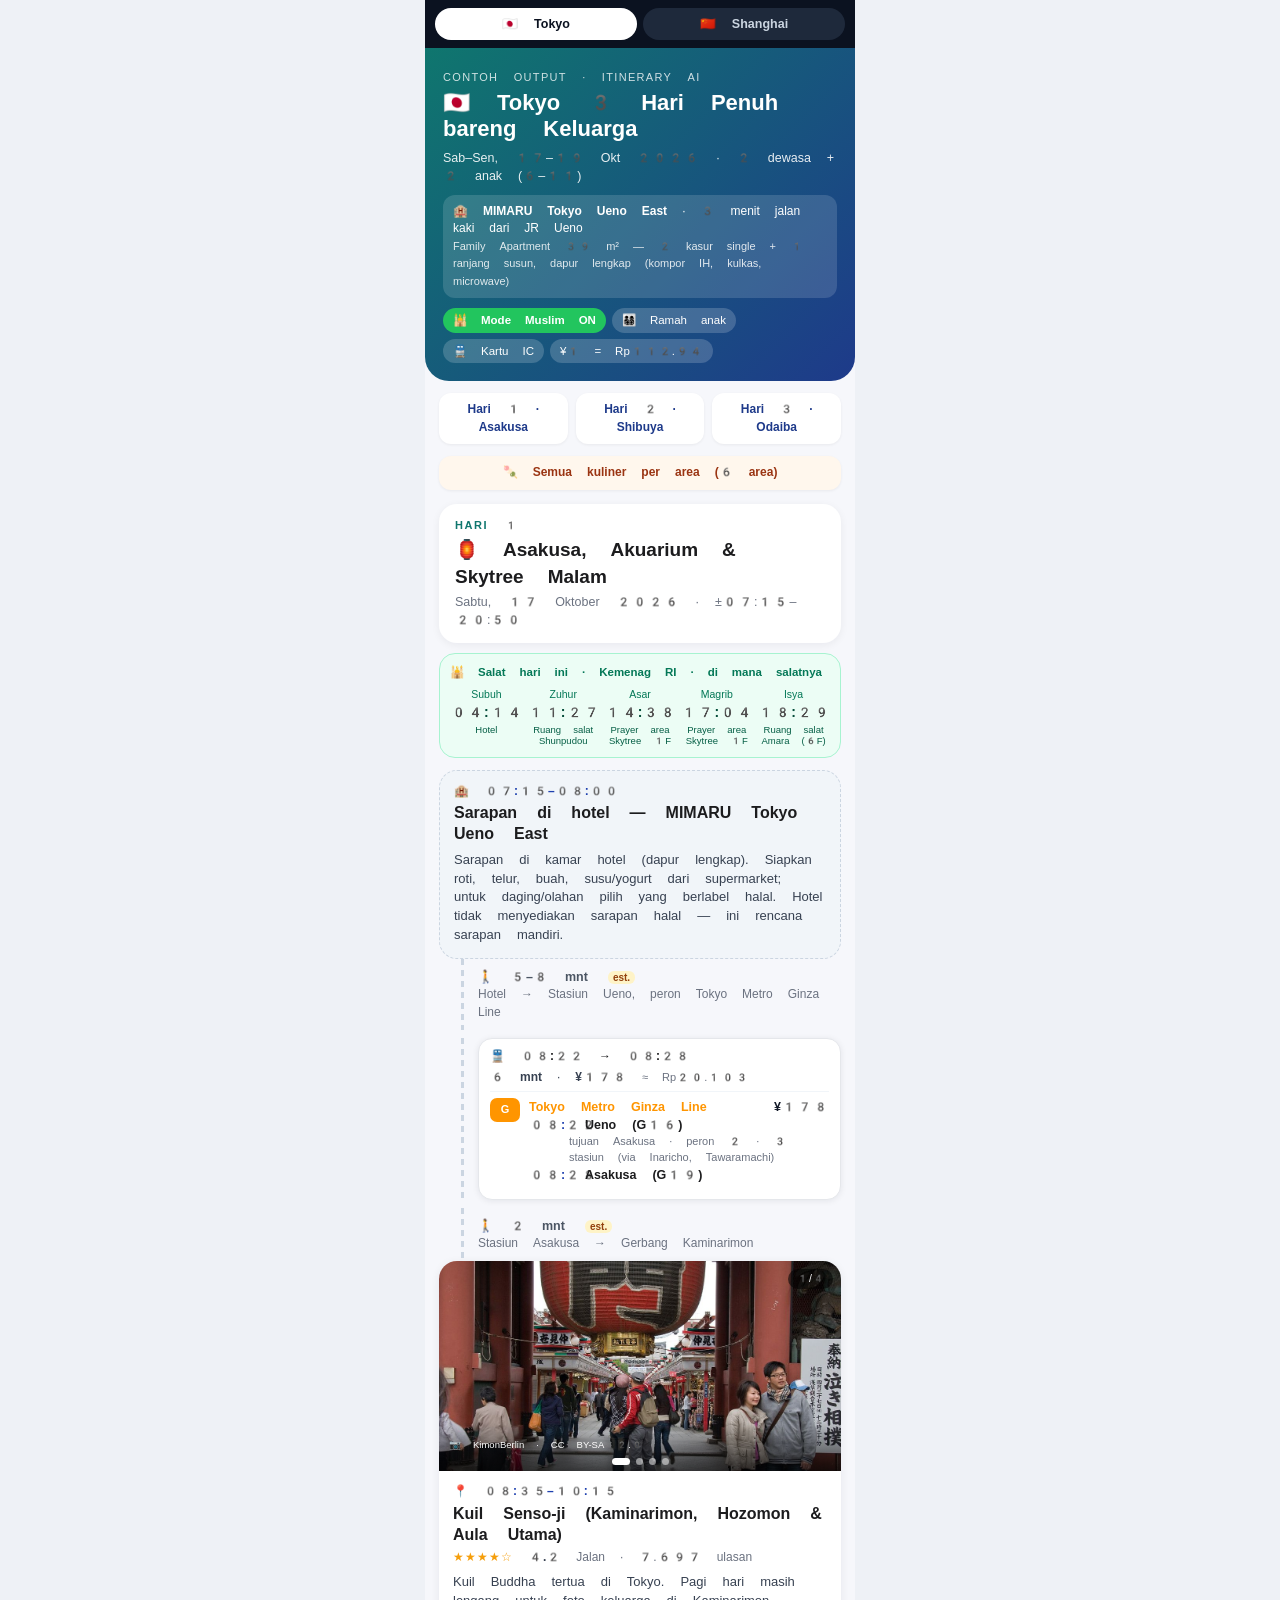
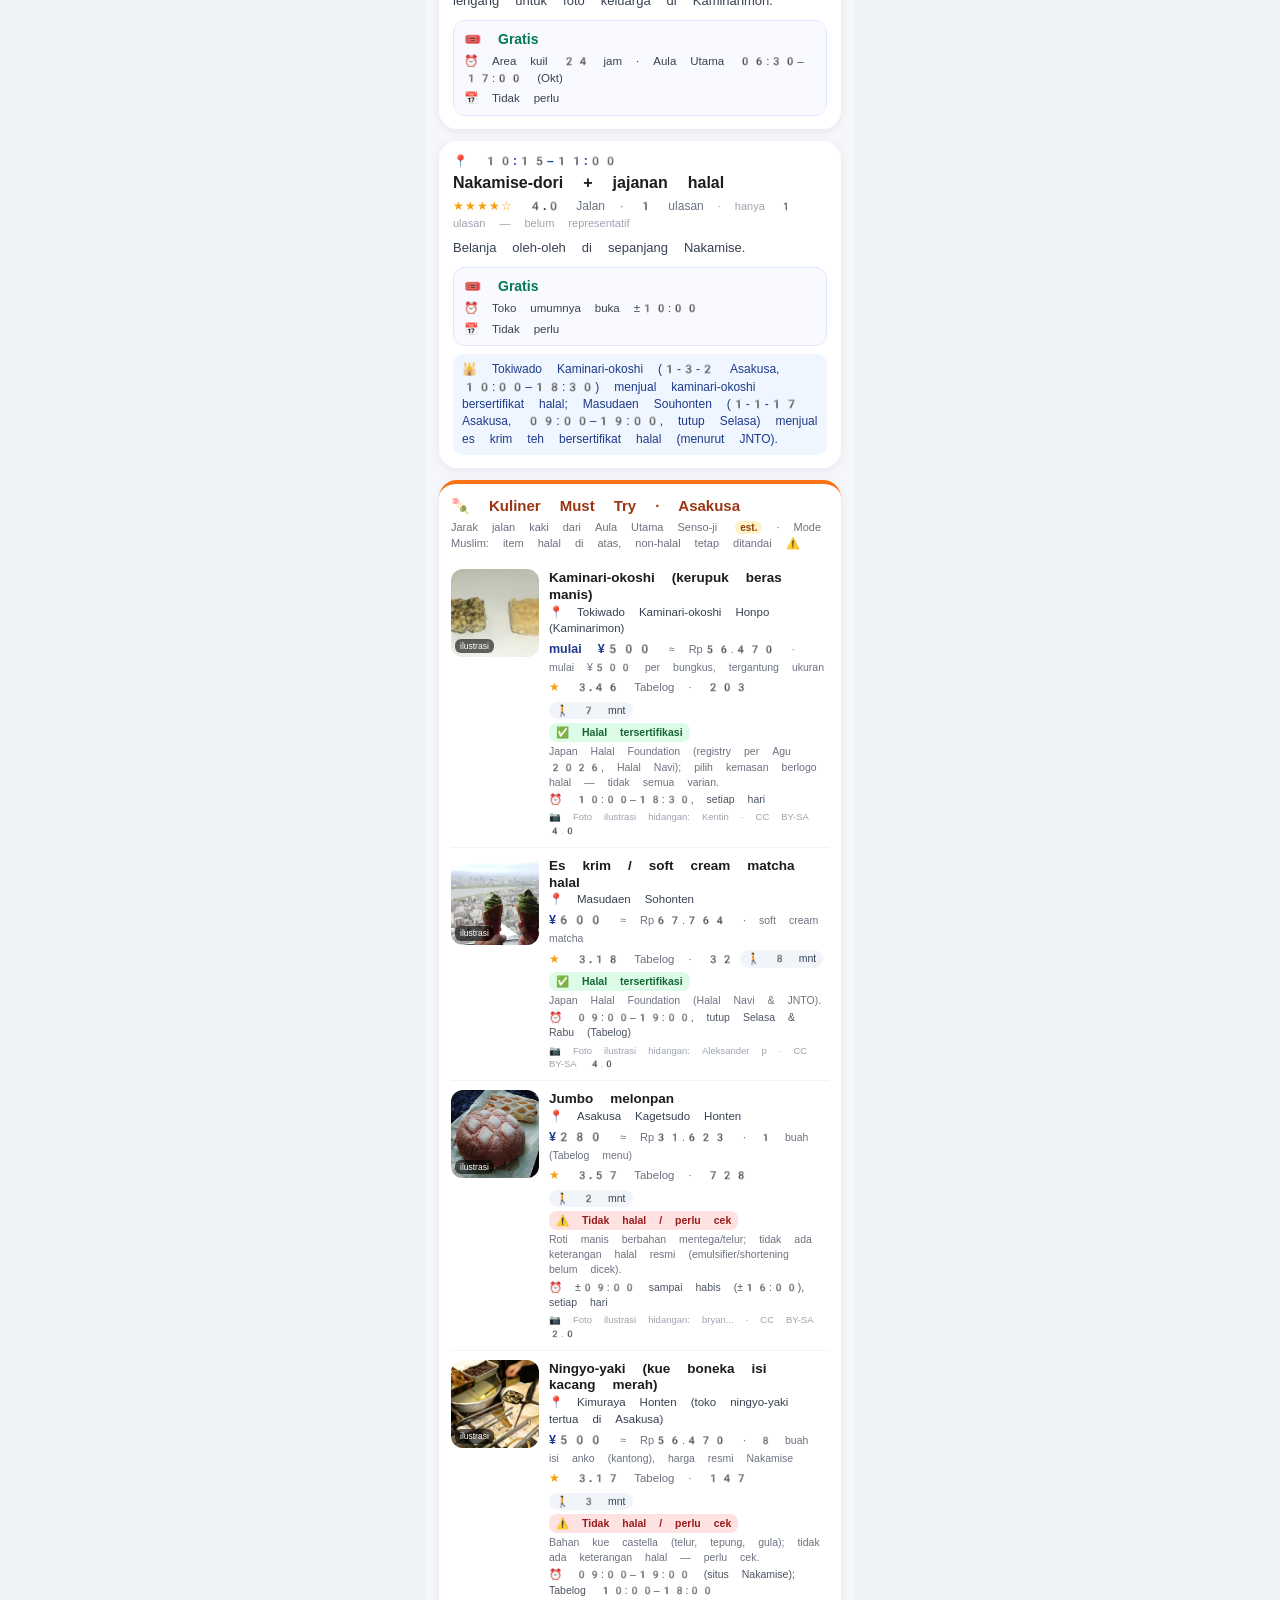
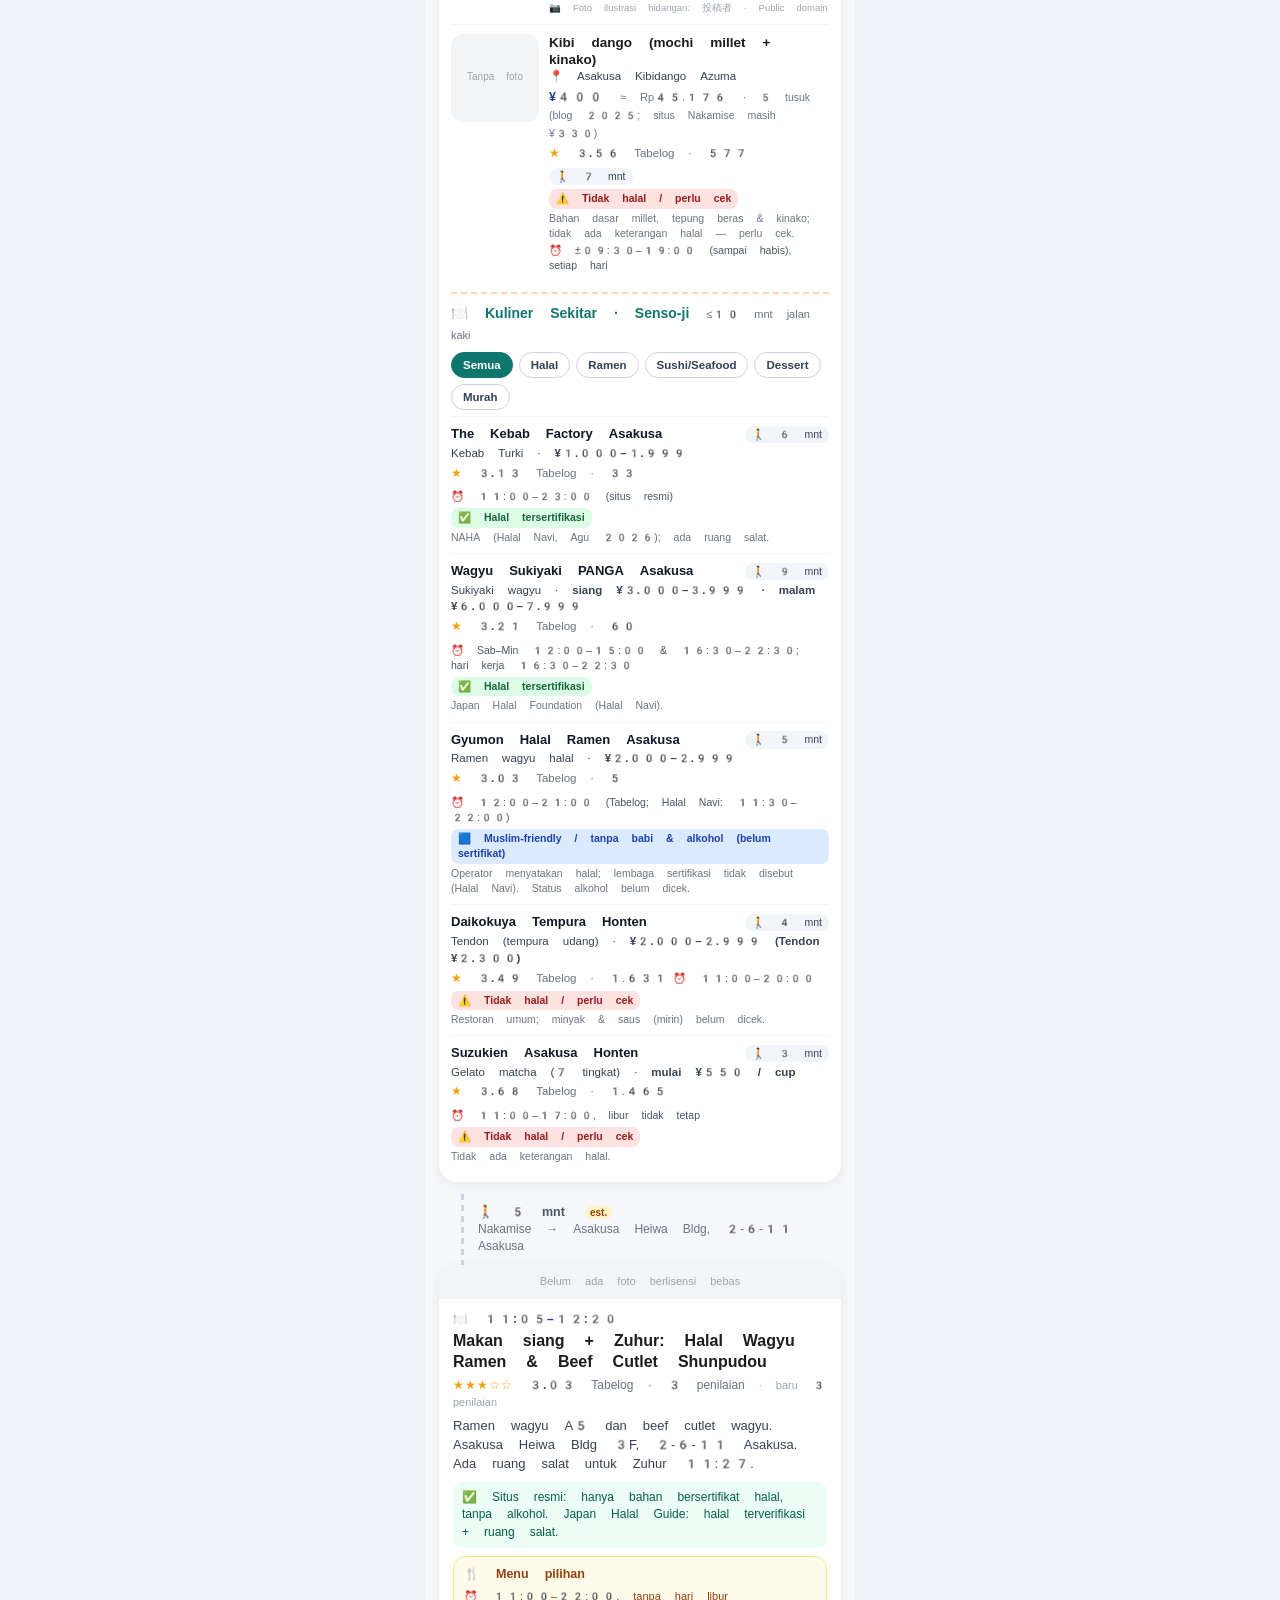
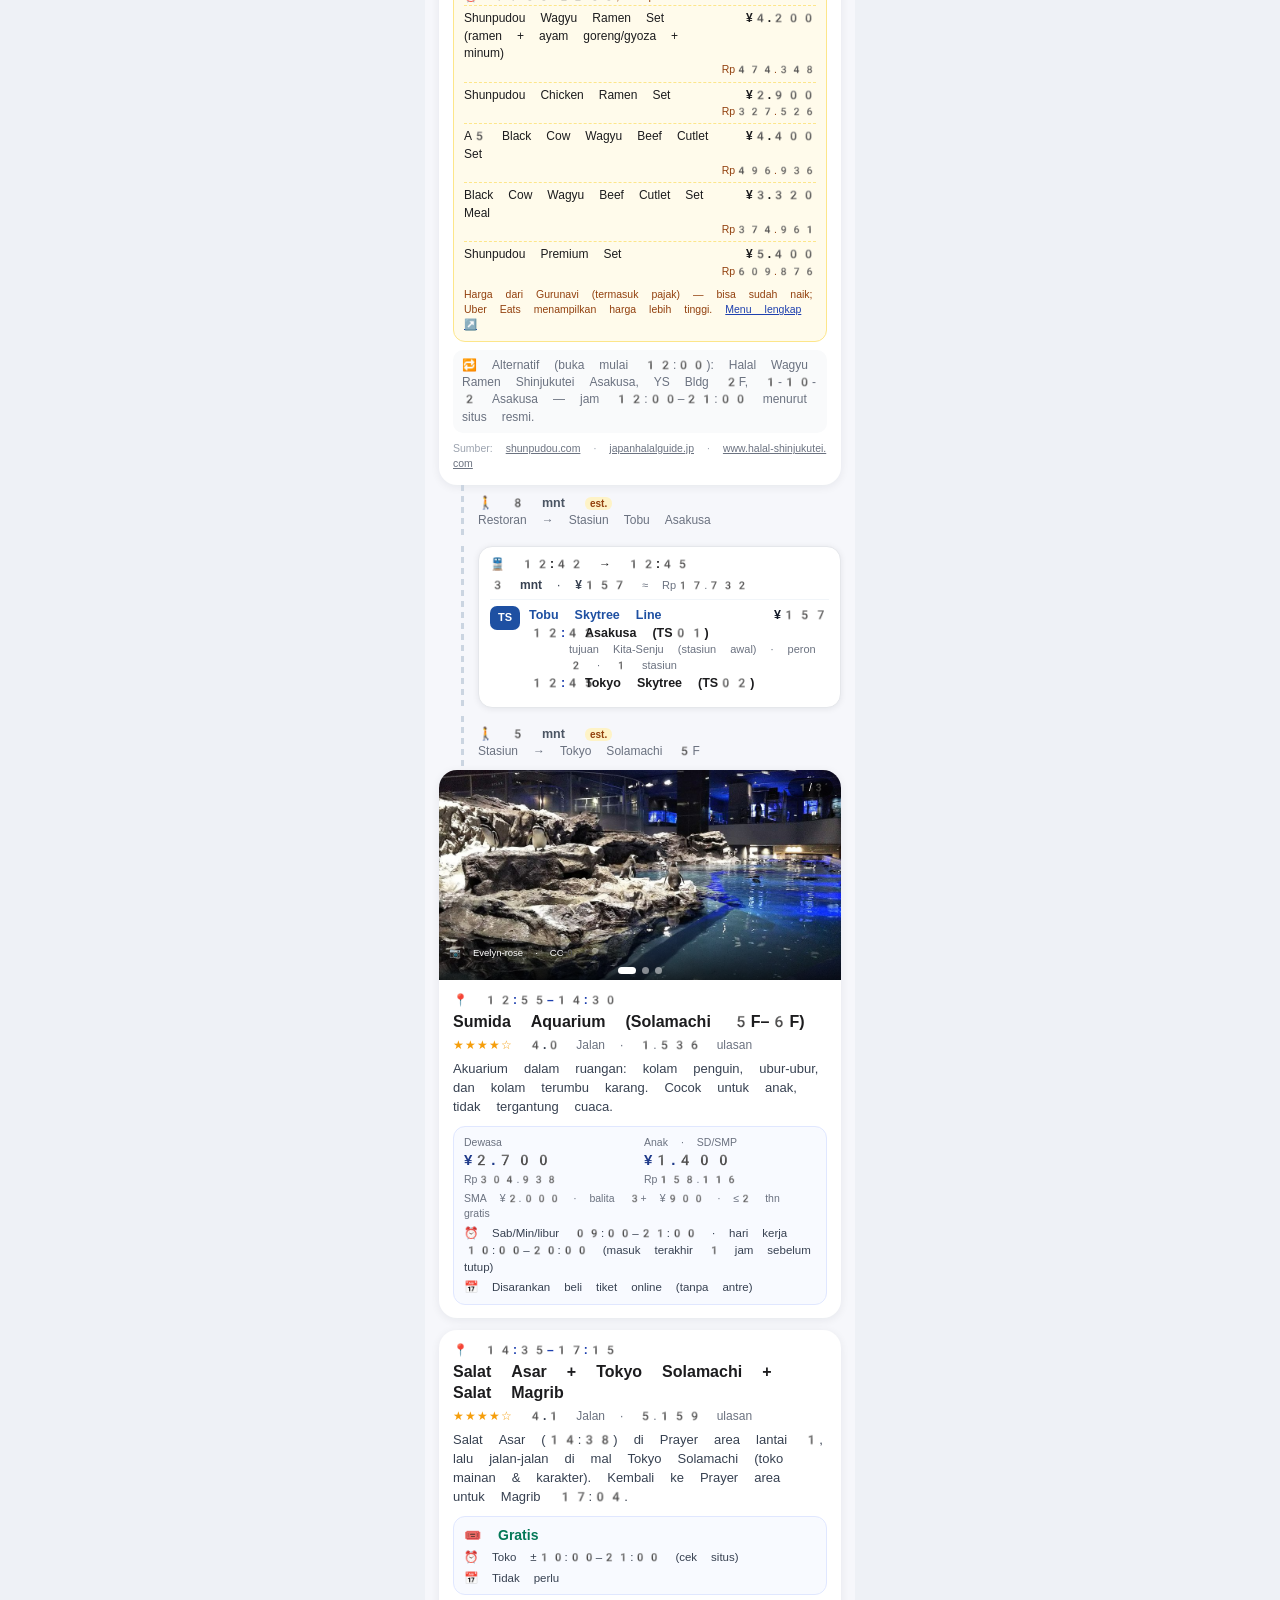
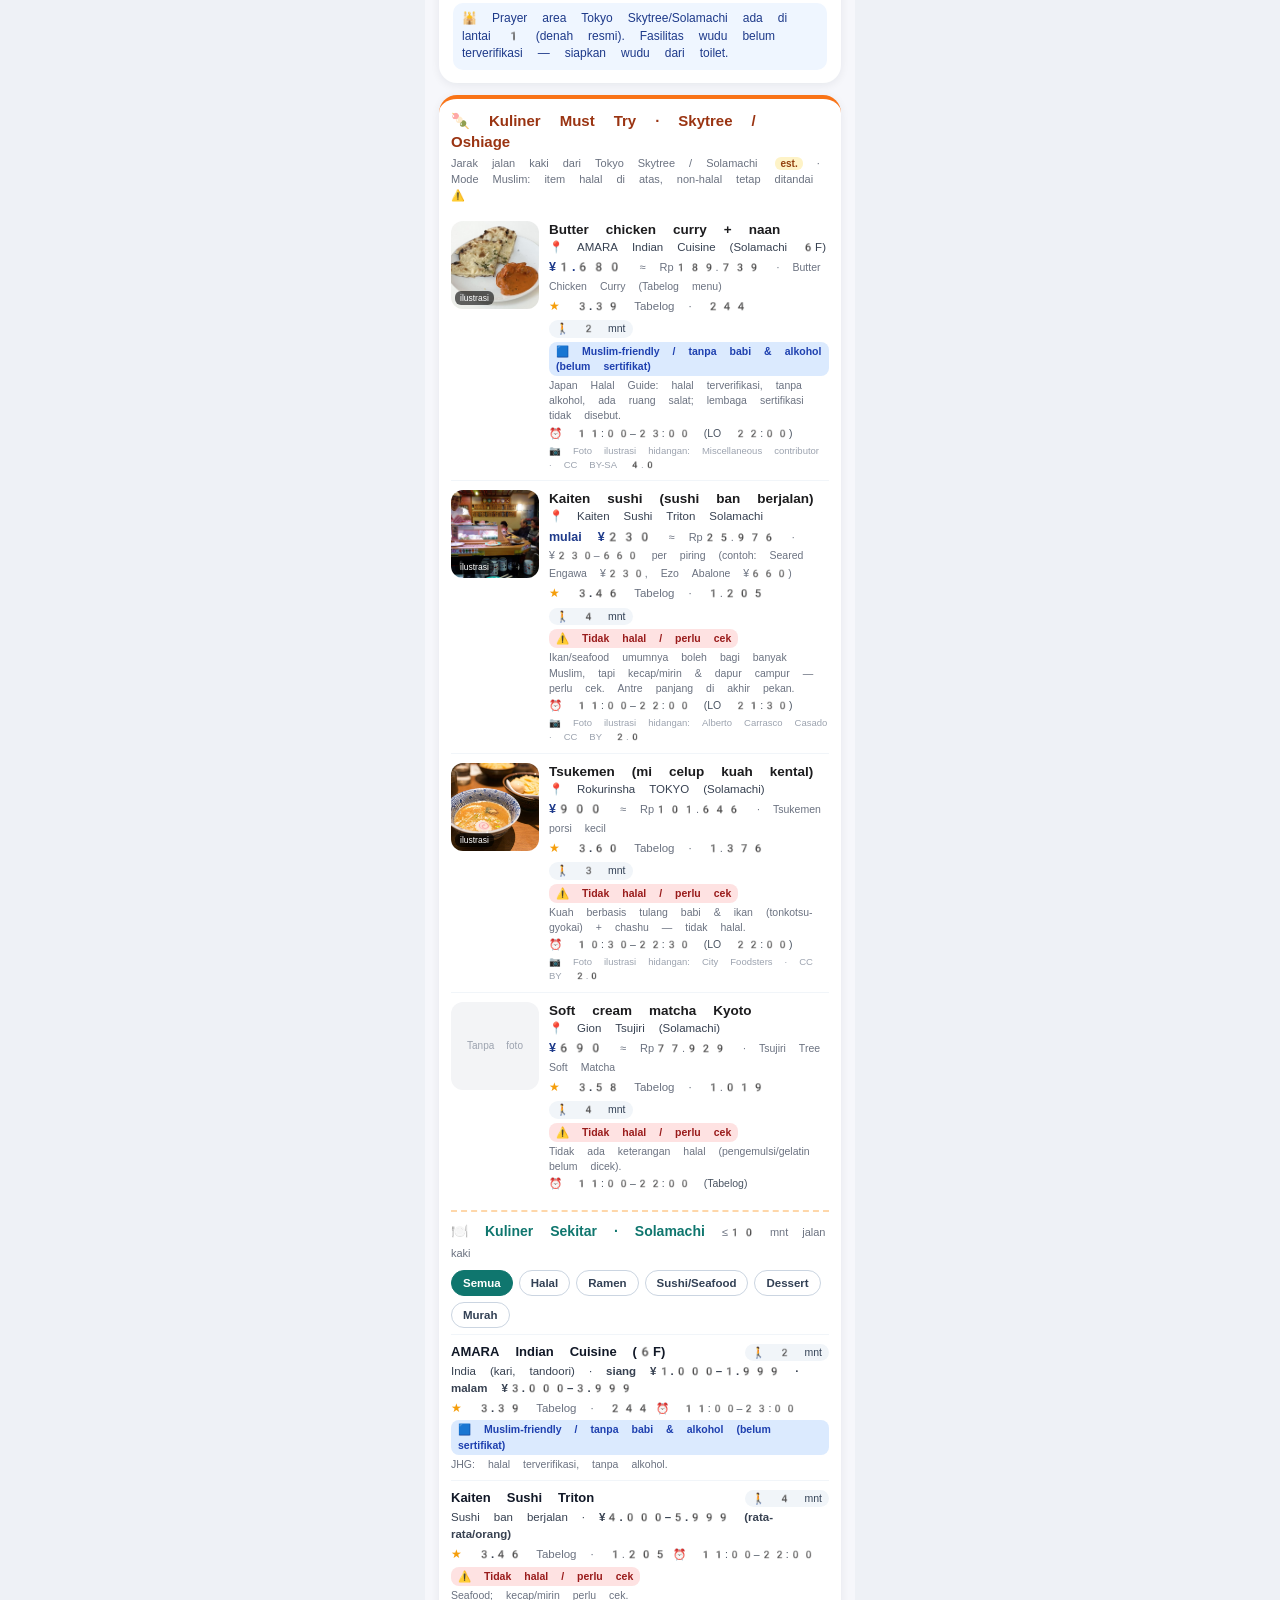
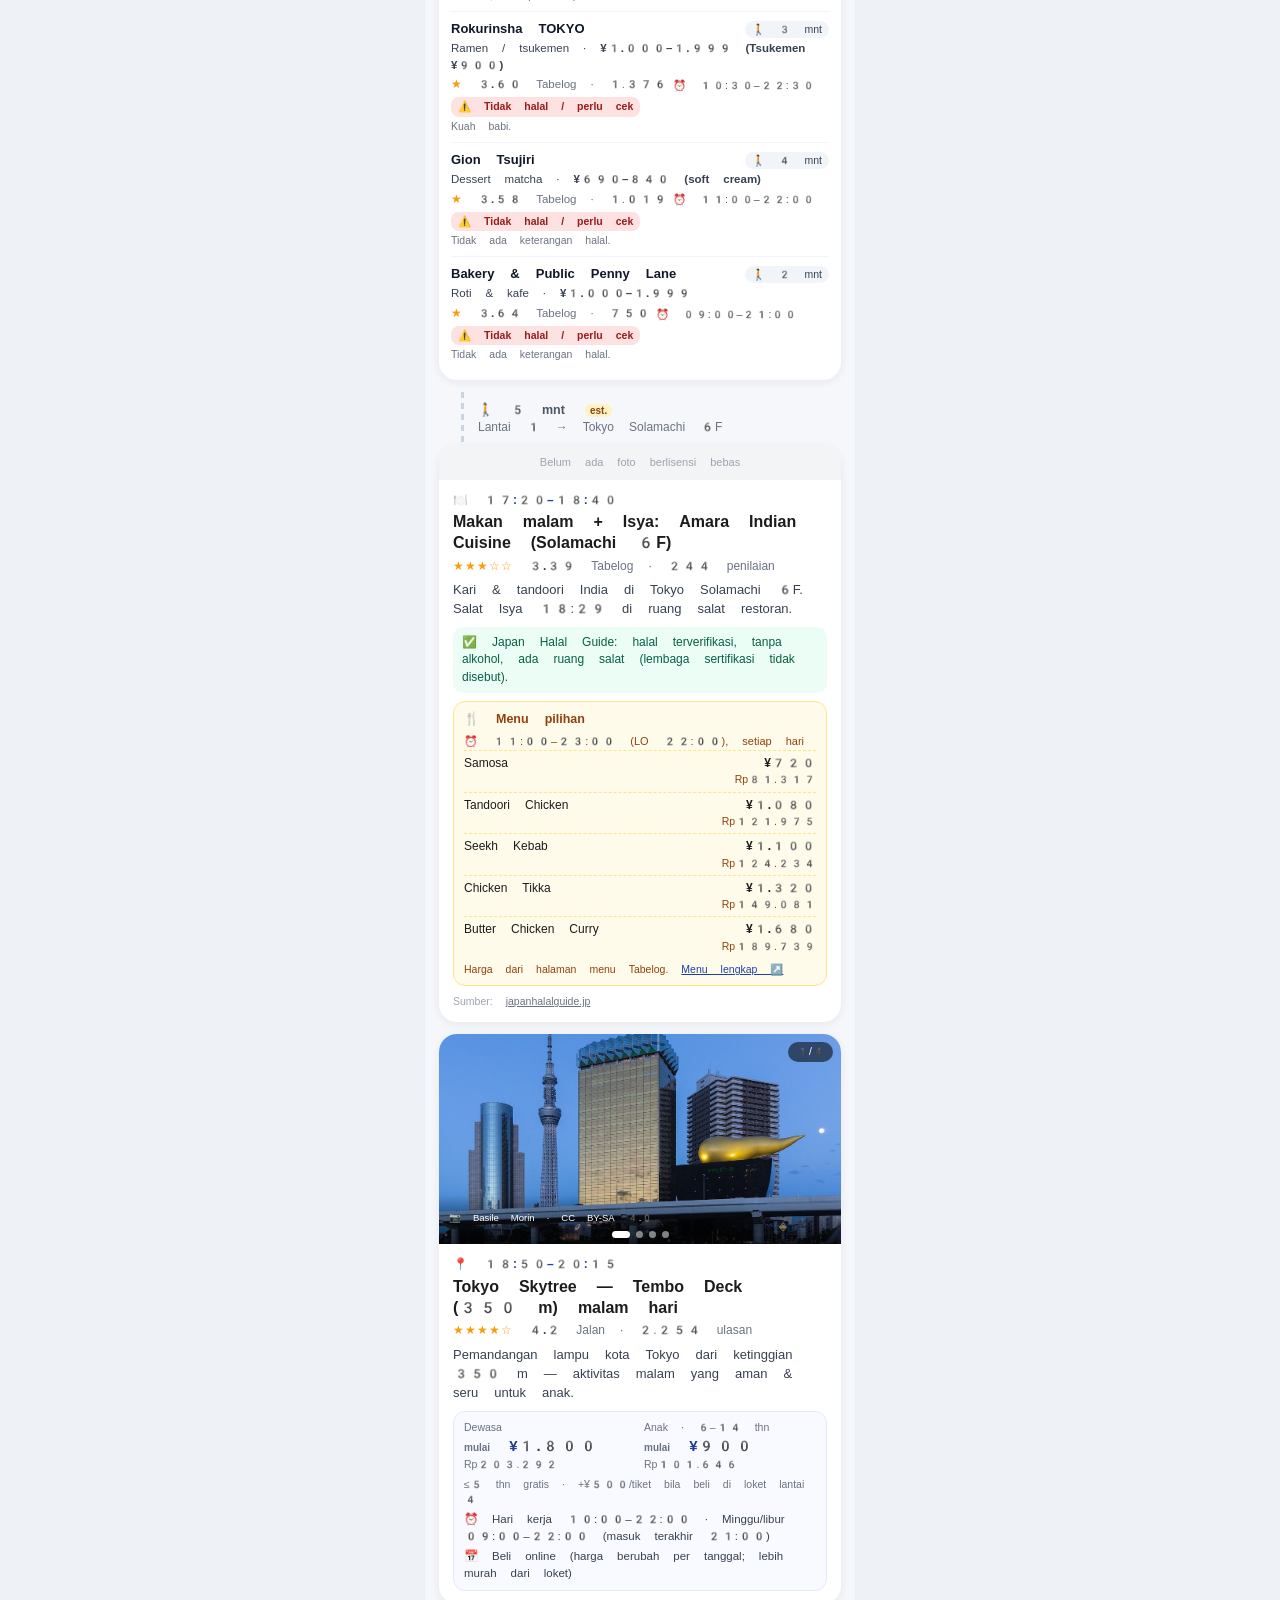
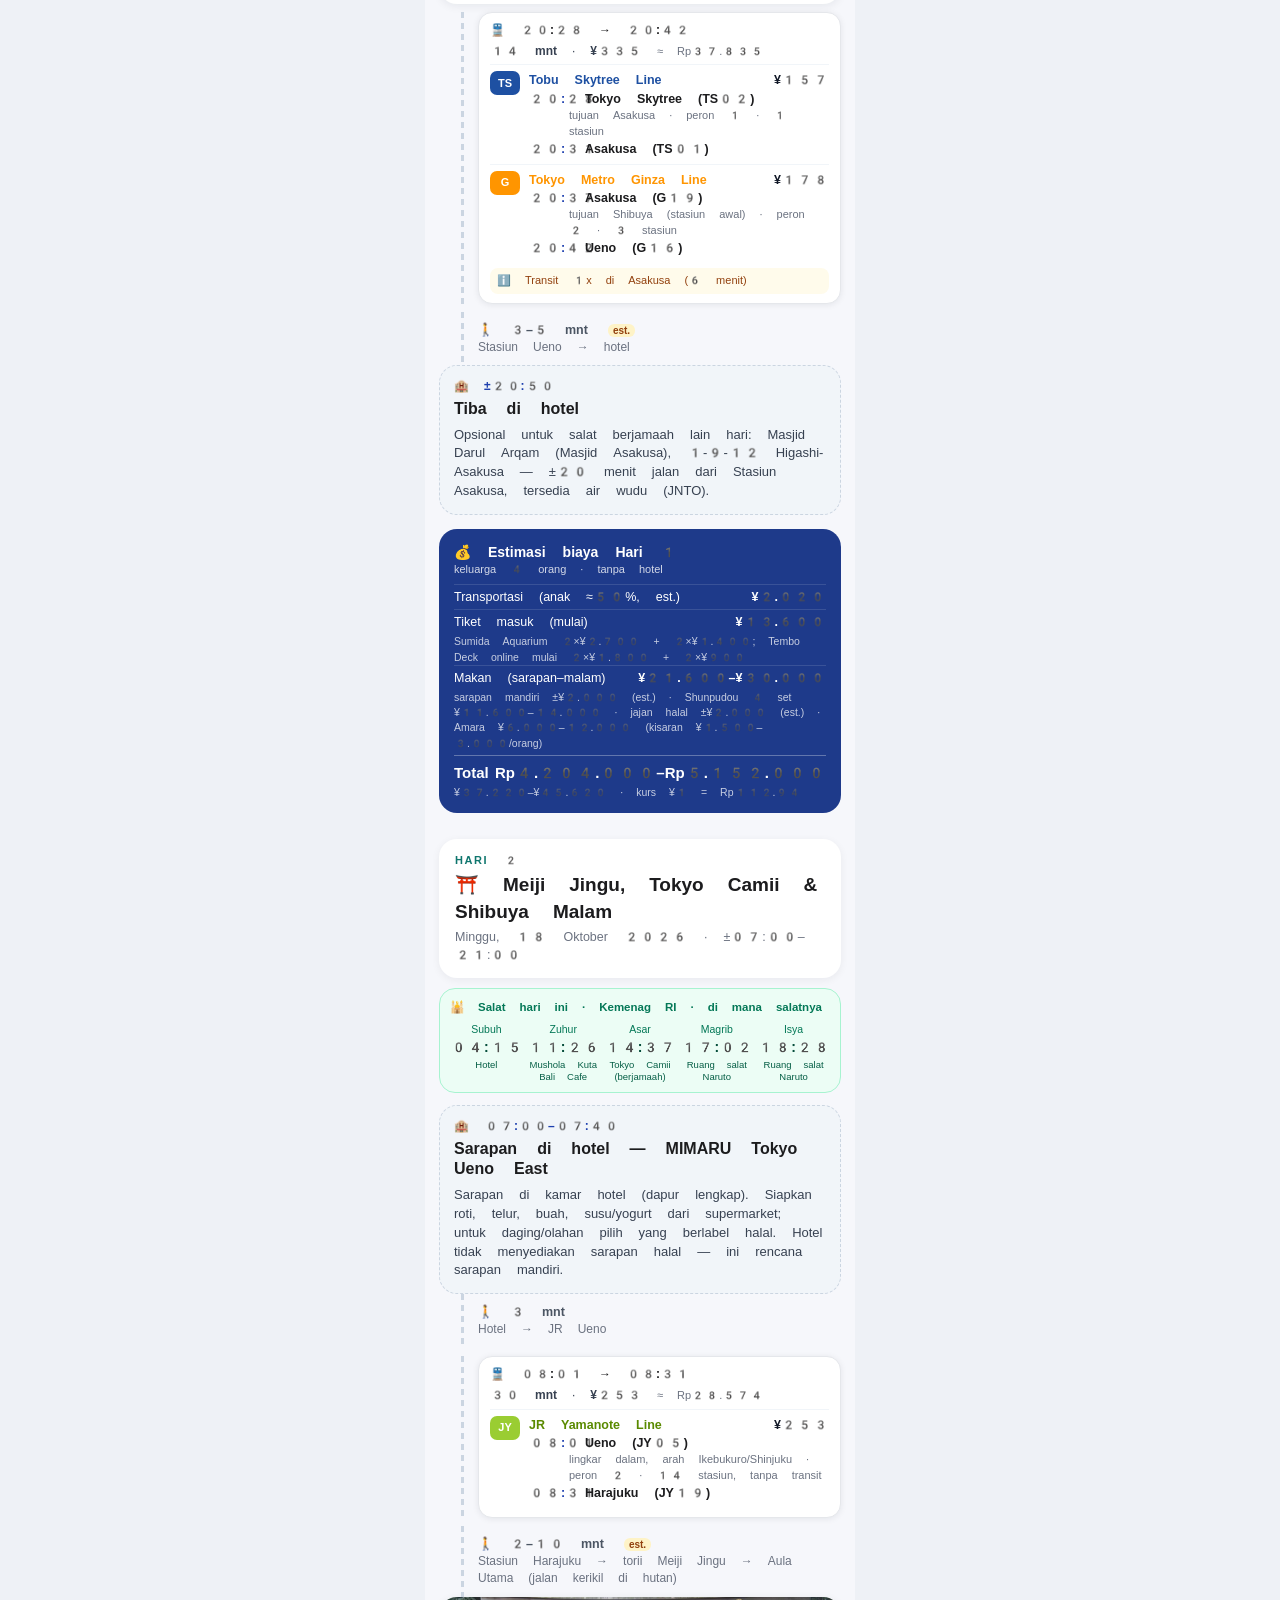
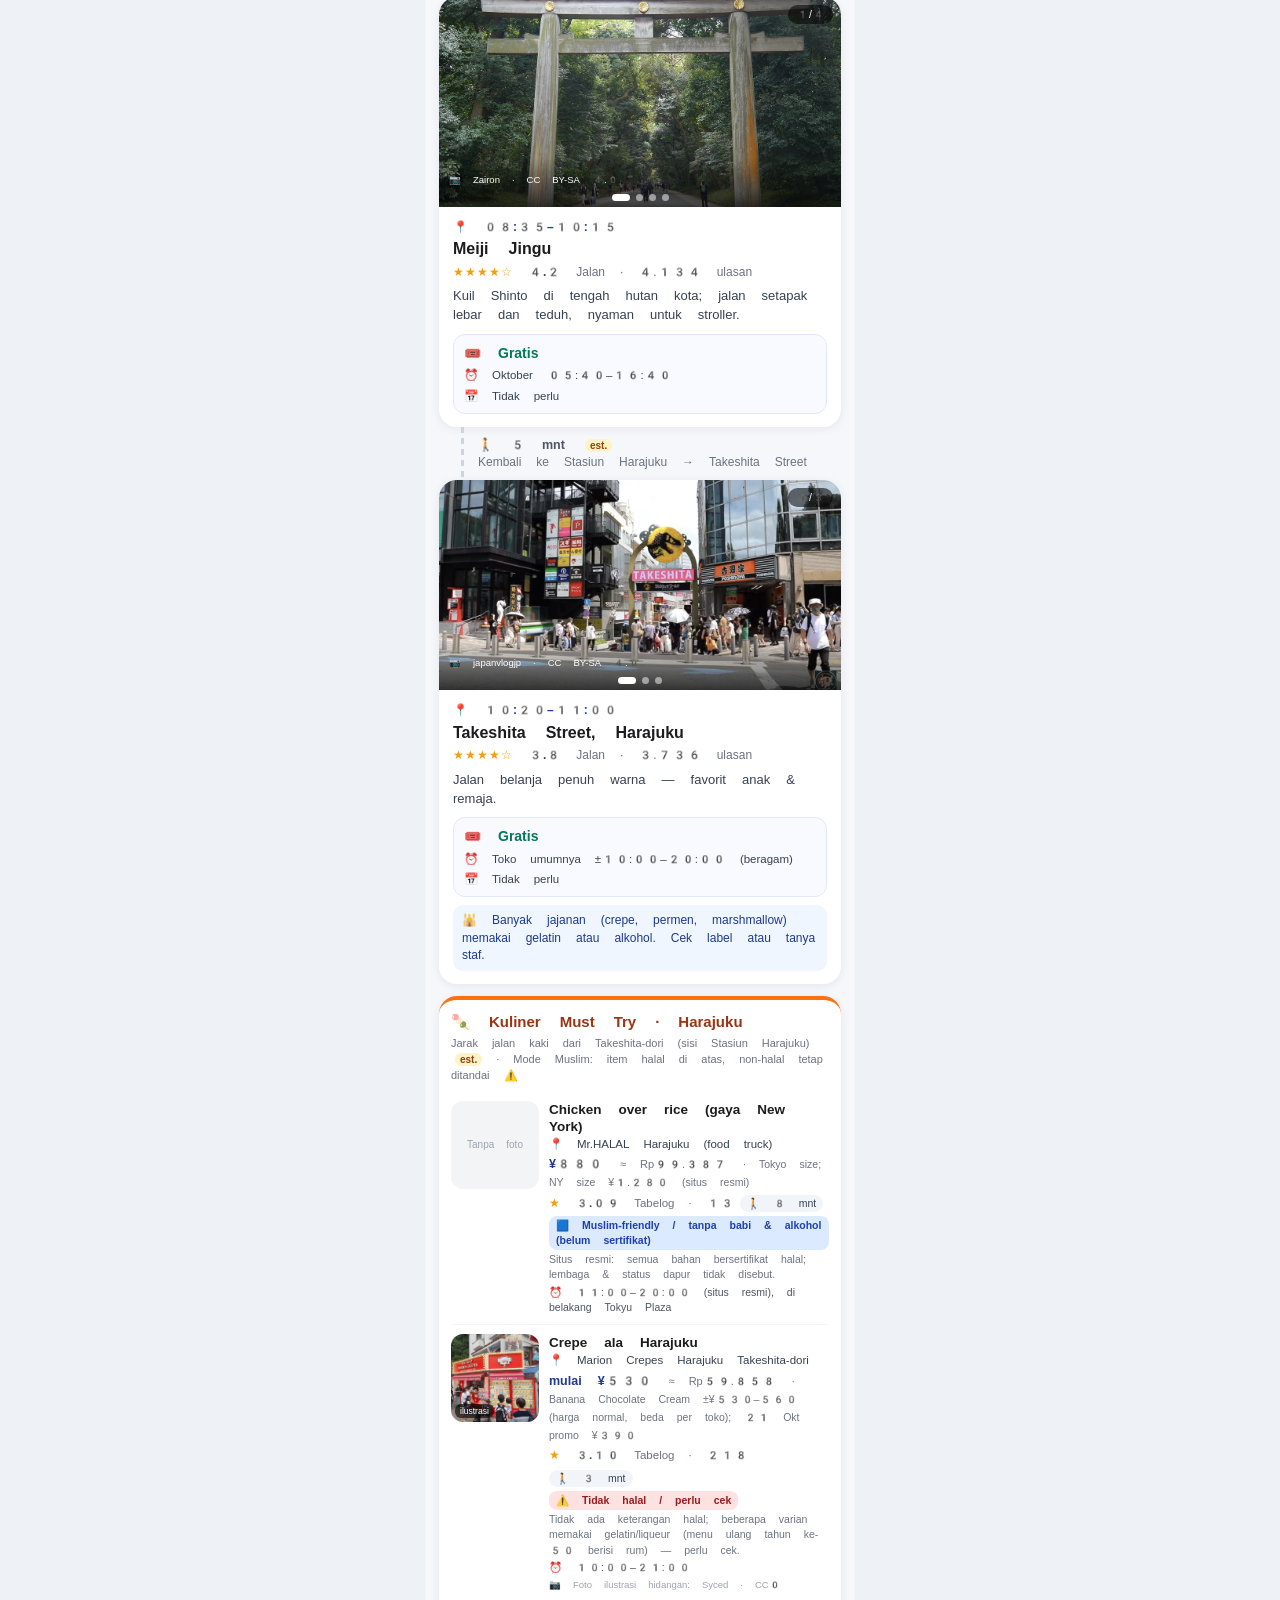
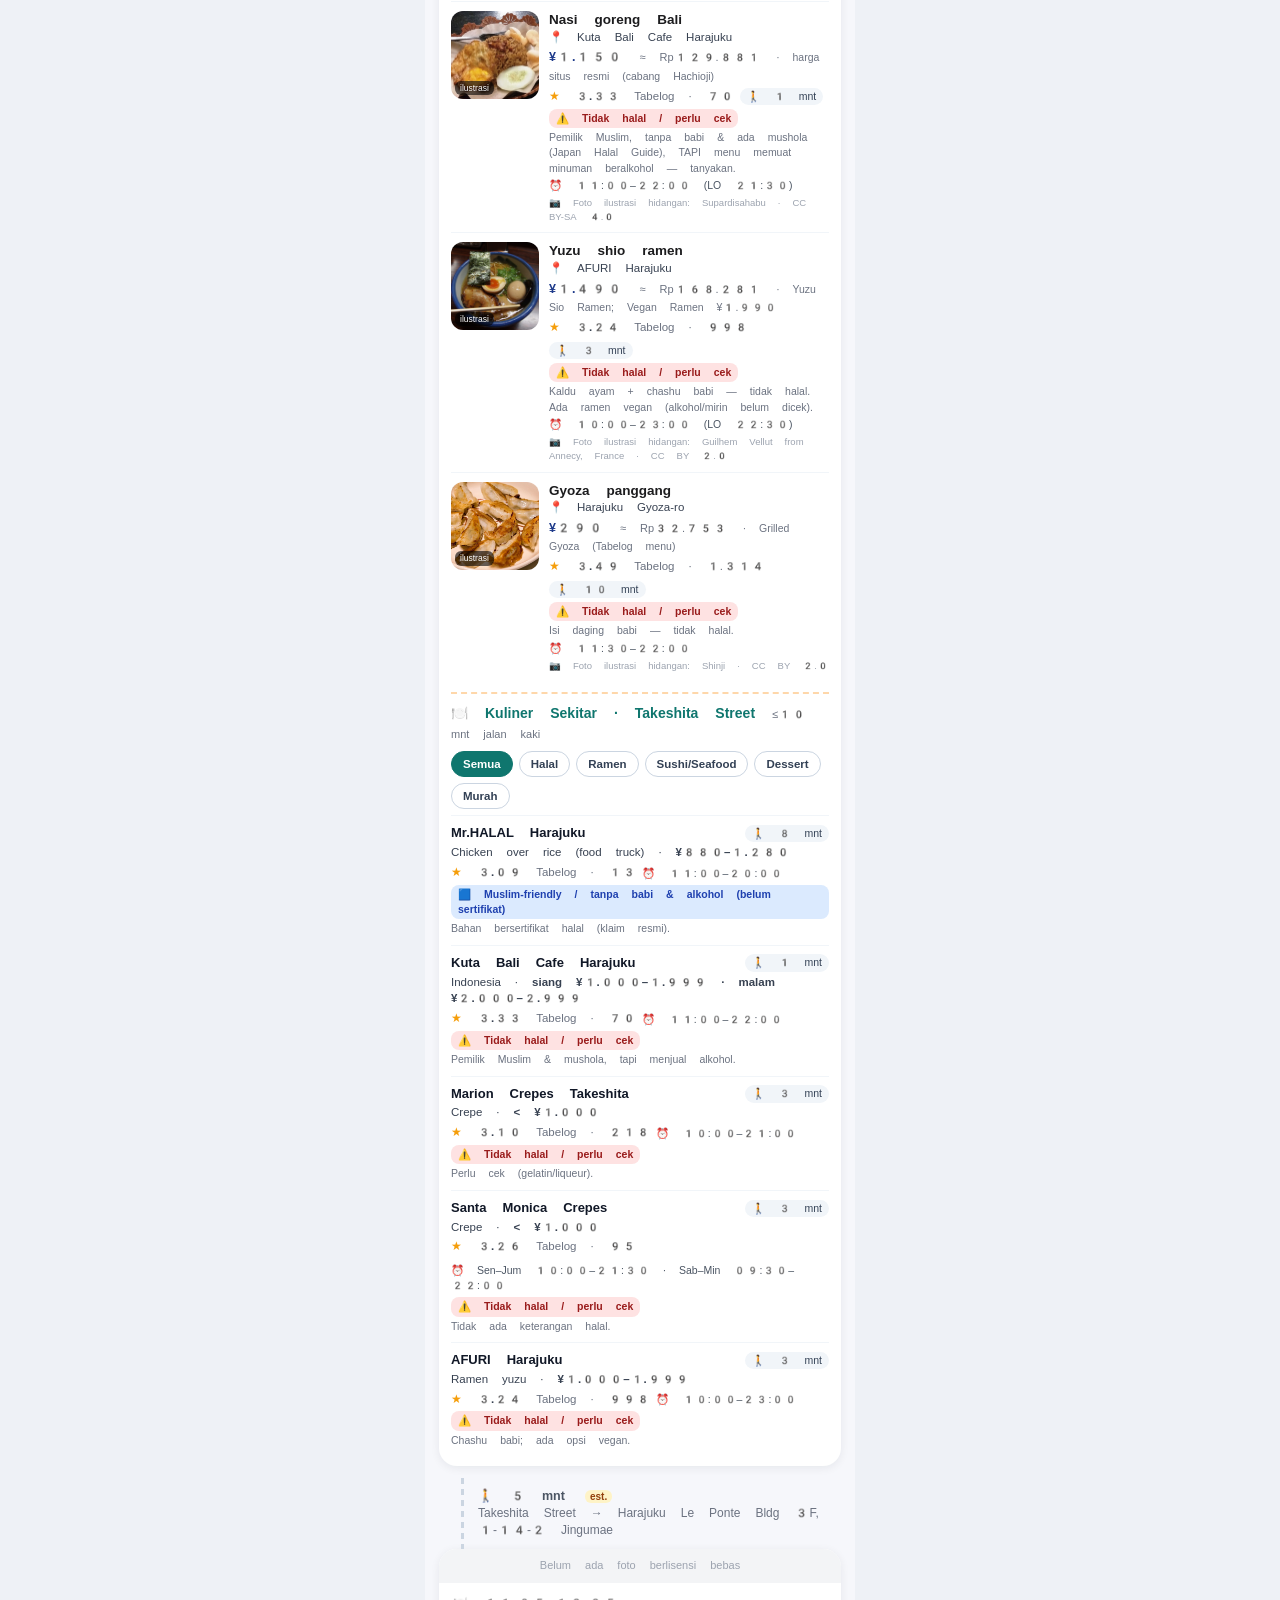
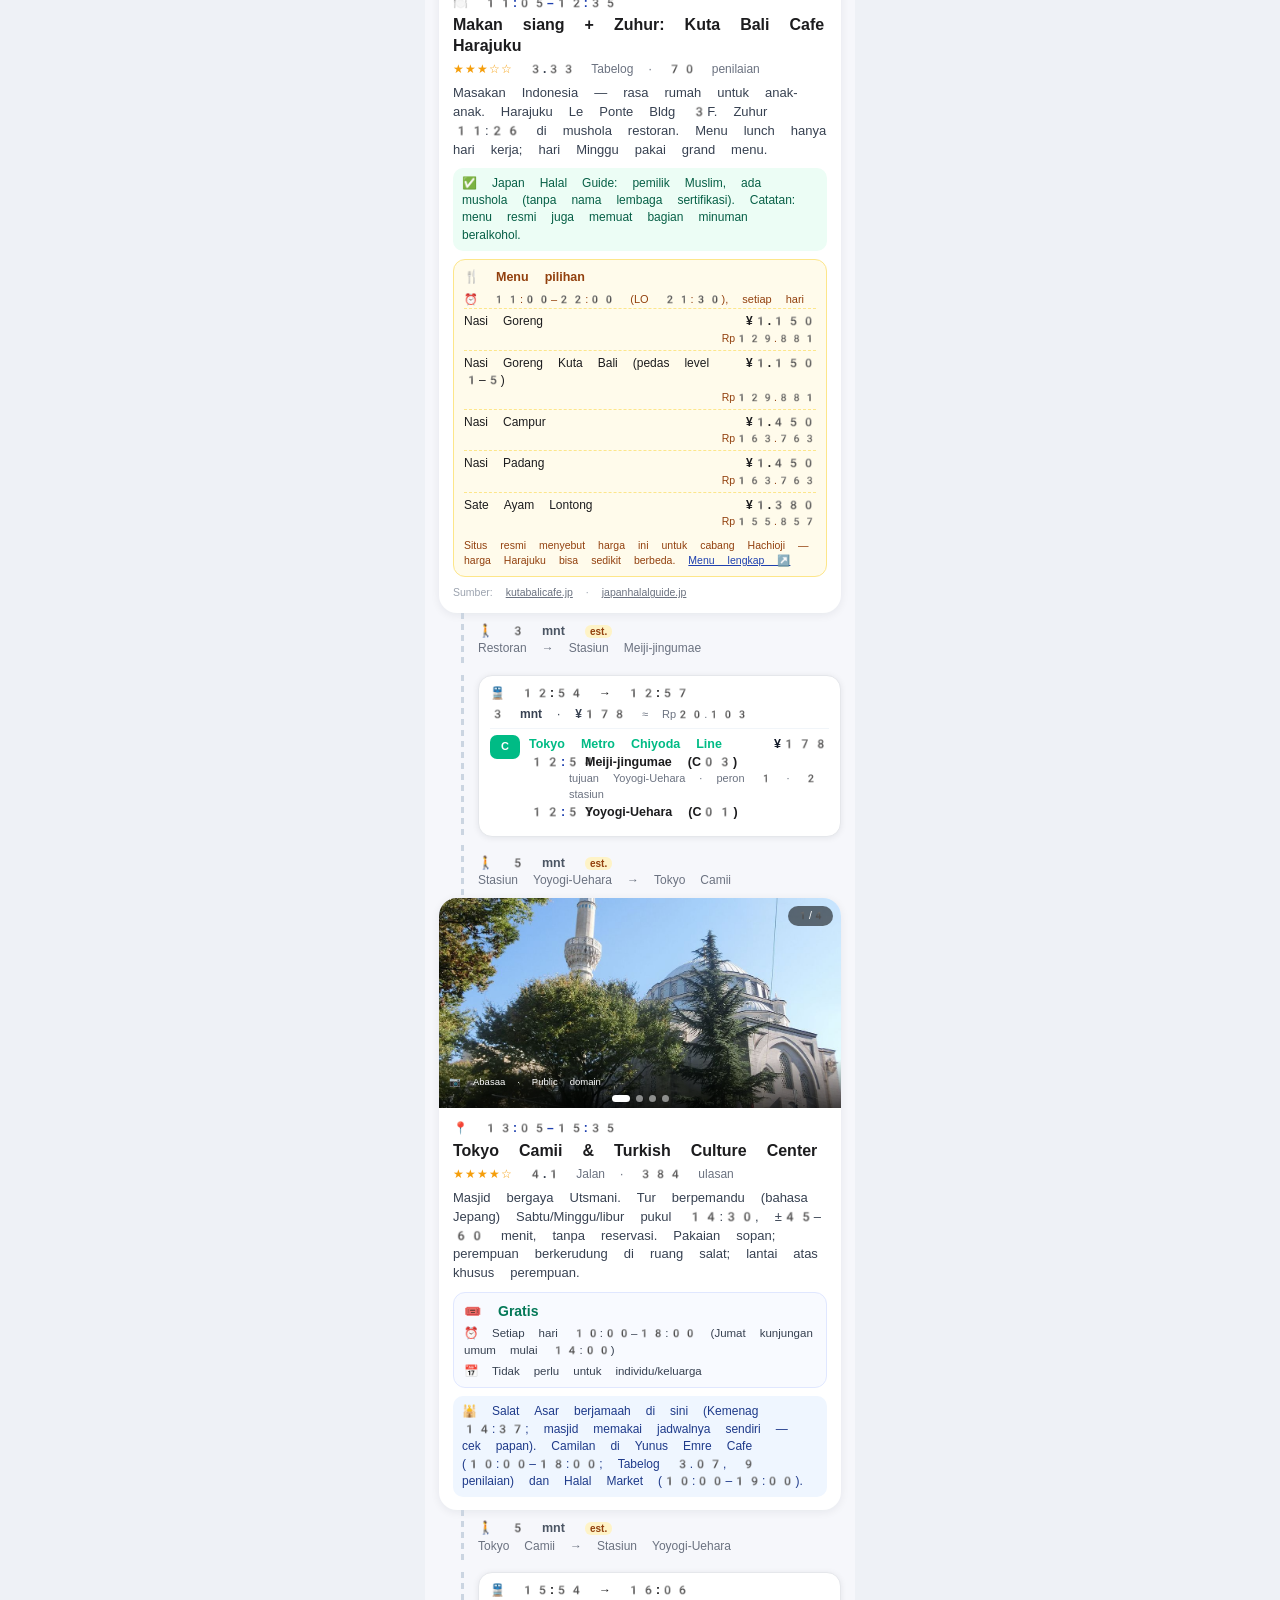
==== index.html @ f73111aa "Build site: extract bundle + Commons photos (max 1024px)" ====
<!doctype html><html lang="id"><head><meta charset="utf-8"><meta name="viewport" content="width=device-width,initial-scale=1"><title>Tokyo 3 Hari — Mode Muslim</title><link rel="stylesheet" href="app.css"></head><body><div class="app">
<nav class="dest"><a href="index.html" class="on">🇯🇵 Tokyo</a><a href="shanghai.html">🇨🇳 Shanghai</a></nav>
<header class="hero"><div class="k">CONTOH OUTPUT · ITINERARY AI</div><h1>🇯🇵 Tokyo 3 Hari Penuh bareng Keluarga</h1>
<div class="sub">Sab–Sen, 17–19 Okt 2026 · 2 dewasa + 2 anak (6–11)</div>
<div class="hotel">🏨 <b>MIMARU Tokyo Ueno East</b> · 3 menit jalan kaki dari JR Ueno<br><span>Family Apartment 39 m² — 2 kasur single + 1 ranjang susun, dapur lengkap (kompor IH, kulkas, microwave)</span></div>
<div class="chips"><span class="chip on">🕌 Mode Muslim ON</span><span class="chip">👨‍👩‍👧‍👦 Ramah anak</span><span class="chip">🚆 Kartu IC</span><span class="chip">¥1 = Rp112.94</span></div></header>
<div class="tabs"><a class="tab" href="#day1">Hari 1 · Asakusa</a><a class="tab" href="#day2">Hari 2 · Shibuya</a><a class="tab" href="#day3">Hari 3 · Odaiba</a></div>
<div class="tabs"><a class="tab kl" href="kuliner.html">🍡 Semua kuliner per area (6 area)</a></div>
<section class="day" id="day1"><div class="dayhead"><div class="dnum">HARI 1</div><div class="dtitle">🏮 Asakusa, Akuarium &amp; Skytree Malam</div><div class="ddate">Sabtu, 17 Oktober 2026 · ±07:15–20:50</div></div>
<div class="prayer"><div class="ptitle">🕌 Salat hari ini · Kemenag RI · di mana salatnya</div><div class="prow"><div class="pt"><div class="pn">Subuh</div><div class="pv">04:14</div><div class="pw">Hotel</div></div><div class="pt"><div class="pn">Zuhur</div><div class="pv">11:27</div><div class="pw">Ruang salat Shunpudou</div></div><div class="pt"><div class="pn">Asar</div><div class="pv">14:38</div><div class="pw">Prayer area Skytree 1F</div></div><div class="pt"><div class="pn">Magrib</div><div class="pv">17:04</div><div class="pw">Prayer area Skytree 1F</div></div><div class="pt"><div class="pn">Isya</div><div class="pv">18:29</div><div class="pw">Ruang salat Amara (6F)</div></div></div></div><div class="timeline"><div class="stop start"><div class="sbody"><div class="time">🏨 07:15–08:00</div>
<h3>Sarapan di hotel — MIMARU Tokyo Ueno East</h3><p>Sarapan di kamar hotel (dapur lengkap). Siapkan roti, telur, buah, susu/yogurt dari supermarket; untuk daging/olahan pilih yang berlabel halal. Hotel tidak menyediakan sarapan halal — ini rencana sarapan mandiri.</p></div></div><div class="leg walk"><div class="rail"></div><div class="legbody">🚶 <b>5–8 mnt</b> <span class=est>est.</span><span class="wtext">Hotel → Stasiun Ueno, peron Tokyo Metro Ginza Line</span></div></div><div class="leg train"><div class="rail"></div><div class="tcard"><div class="thead"><span>🚆 08:22 → 08:28</span><span class="tmeta"><b>6 mnt</b> · <b>¥178</b> <span class="idr">≈ Rp20.103</span></span></div><div class="seg"><span class="pill" style="background:#FF9500">G</span><div class="segmain"><div class="segname" style="color:#FF9500">Tokyo Metro Ginza Line <span class="segfare">¥178</span></div>
<div class="st"><span class="t">08:22</span> <b>Ueno (G16)</b></div><div class="segsub">tujuan Asakusa · peron 2 · 3 stasiun (via Inaricho, Tawaramachi)</div><div class="st"><span class="t">08:28</span> <b>Asakusa (G19)</b></div></div></div></div></div><div class="leg walk"><div class="rail"></div><div class="legbody">🚶 <b>2 mnt</b> <span class=est>est.</span><span class="wtext">Stasiun Asakusa → Gerbang Kaminarimon</span></div></div><div class="stop spot"><div class="car" id="c2"><div class="track"><div class="slide"><img src="photos/sensoji.jpg" alt="Senso-ji" loading="eager"><div class="cred">📷 KimonBerlin · CC BY-SA 2.0</div></div><div class="slide"><img src="photos/sensoji-2.jpg" alt="Senso-ji" loading="eager"><div class="cred">📷 そらみみ (Soramimi) · CC BY-SA 4.0</div></div><div class="slide"><img src="photos/sensoji-3.jpg" alt="Senso-ji" loading="eager"><div class="cred">📷 DXR · CC BY-SA 4.0</div></div><div class="slide"><img src="photos/sensoji-4.jpg" alt="Senso-ji" loading="eager"><div class="cred">📷 Ludvig14 · CC BY-SA 3.0</div></div></div><div class="dots"><span class="dot on"></span><span class="dot"></span><span class="dot"></span><span class="dot"></span></div><div class="cnt">1/4</div></div><div class="sbody"><div class="time">📍 08:35–10:15</div>
<h3>Kuil Senso-ji (Kaminarimon, Hozomon &amp; Aula Utama)</h3><div class="rate"><span class="stars">★★★★☆</span> <b>4.2</b> <span class="rsrc">Jalan · 7.697 ulasan</span></div><p>Kuil Buddha tertua di Tokyo. Pagi hari masih lengang untuk foto keluarga di Kaminarimon.</p><div class="ticket"><div class="tk-free">🎟️ Gratis</div><div class="tk-row">⏰ Area kuil 24 jam · Aula Utama 06:30–17:00 (Okt)</div><div class="tk-row ">📅 Tidak perlu</div></div></div></div><div class="stop spot"><div class="sbody"><div class="time">📍 10:15–11:00</div>
<h3>Nakamise-dori + jajanan halal</h3><div class="rate"><span class="stars">★★★★☆</span> <b>4.0</b> <span class="rsrc">Jalan · 1 ulasan</span><span class=rnote> · hanya 1 ulasan — belum representatif</span></div><p>Belanja oleh-oleh di sepanjang Nakamise.</p><div class="ticket"><div class="tk-free">🎟️ Gratis</div><div class="tk-row">⏰ Toko umumnya buka ±10:00</div><div class="tk-row ">📅 Tidak perlu</div></div><div class="badge muslim">🕌 Tokiwado Kaminari-okoshi (1-3-2 Asakusa, 10:00–18:30) menjual kaminari-okoshi bersertifikat halal; Masudaen Souhonten (1-1-17 Asakusa, 09:00–19:00, tutup Selasa) menjual es krim teh bersertifikat halal (menurut JNTO).</div></div></div><div class="kul" id="kul-asakusa"><div class="kt">🍡 Kuliner Must Try · Asakusa</div><div class="ksub">Jarak jalan kaki dari Aula Utama Senso-ji <span class="est">est.</span> · Mode Muslim: item halal di atas, non-halal tetap ditandai ⚠️</div>
<div class="mtl"><div class="mt"><div class="kimg"><img src="photos/food-okoshi.jpg" alt="Kaminari-okoshi (kerupuk beras manis)"><span class="ill">ilustrasi</span></div><div class="mtb"><div class="mtd">Kaminari-okoshi (kerupuk beras manis)</div><div class="mts">📍 Tokiwado Kaminari-okoshi Honpo (Kaminarimon)</div>
<div class="mtp"><b>mulai ¥500</b> <span class="idr">≈ Rp56.470</span> <span class="pn">· mulai ¥500 per bungkus, tergantung ukuran</span></div>
<div class="mtr"><span class="rate"><span class="stars">★</span> <b>3.46</b> <span class="rsrc">Tabelog · 203</span></span> <span class="wk">🚶 7 mnt</span></div>
<div class="hp h-cert">✅ Halal tersertifikasi</div><div class="hn">Japan Halal Foundation (registry per Agu 2026, Halal Navi); pilih kemasan berlogo halal — tidak semua varian.</div><div class="kh">⏰ 10:00–18:30, setiap hari</div><div class="kcred">📷 Foto ilustrasi hidangan: Kentin · CC BY-SA 4.0</div></div></div><div class="mt"><div class="kimg"><img src="photos/food-matcha-soft.jpg" alt="Es krim / soft cream matcha halal"><span class="ill">ilustrasi</span></div><div class="mtb"><div class="mtd">Es krim / soft cream matcha halal</div><div class="mts">📍 Masudaen Sohonten</div>
<div class="mtp"><b>¥600</b> <span class="idr">≈ Rp67.764</span> <span class="pn">· soft cream matcha</span></div>
<div class="mtr"><span class="rate"><span class="stars">★</span> <b>3.18</b> <span class="rsrc">Tabelog · 32</span></span> <span class="wk">🚶 8 mnt</span></div>
<div class="hp h-cert">✅ Halal tersertifikasi</div><div class="hn">Japan Halal Foundation (Halal Navi &amp; JNTO).</div><div class="kh">⏰ 09:00–19:00, tutup Selasa &amp; Rabu (Tabelog)</div><div class="kcred">📷 Foto ilustrasi hidangan: Aleksander p · CC BY-SA 4.0</div></div></div><div class="mt"><div class="kimg"><img src="photos/food-melonpan.jpg" alt="Jumbo melonpan"><span class="ill">ilustrasi</span></div><div class="mtb"><div class="mtd">Jumbo melonpan</div><div class="mts">📍 Asakusa Kagetsudo Honten</div>
<div class="mtp"><b>¥280</b> <span class="idr">≈ Rp31.623</span> <span class="pn">· 1 buah (Tabelog menu)</span></div>
<div class="mtr"><span class="rate"><span class="stars">★</span> <b>3.57</b> <span class="rsrc">Tabelog · 728</span></span> <span class="wk">🚶 2 mnt</span></div>
<div class="hp h-no">⚠️ Tidak halal / perlu cek</div><div class="hn">Roti manis berbahan mentega/telur; tidak ada keterangan halal resmi (emulsifier/shortening belum dicek).</div><div class="kh">⏰ ±09:00 sampai habis (±16:00), setiap hari</div><div class="kcred">📷 Foto ilustrasi hidangan: bryan... · CC BY-SA 2.0</div></div></div><div class="mt"><div class="kimg"><img src="photos/food-ningyoyaki.jpg" alt="Ningyo-yaki (kue boneka isi kacang merah)"><span class="ill">ilustrasi</span></div><div class="mtb"><div class="mtd">Ningyo-yaki (kue boneka isi kacang merah)</div><div class="mts">📍 Kimuraya Honten (toko ningyo-yaki tertua di Asakusa)</div>
<div class="mtp"><b>¥500</b> <span class="idr">≈ Rp56.470</span> <span class="pn">· 8 buah isi anko (kantong), harga resmi Nakamise</span></div>
<div class="mtr"><span class="rate"><span class="stars">★</span> <b>3.17</b> <span class="rsrc">Tabelog · 147</span></span> <span class="wk">🚶 3 mnt</span></div>
<div class="hp h-no">⚠️ Tidak halal / perlu cek</div><div class="hn">Bahan kue castella (telur, tepung, gula); tidak ada keterangan halal — perlu cek.</div><div class="kh">⏰ 09:00–19:00 (situs Nakamise); Tabelog 10:00–18:00</div><div class="kcred">📷 Foto ilustrasi hidangan: 投稿者 · Public domain</div></div></div><div class="mt"><div class="kimg none">Tanpa foto</div><div class="mtb"><div class="mtd">Kibi dango (mochi millet + kinako)</div><div class="mts">📍 Asakusa Kibidango Azuma</div>
<div class="mtp"><b>¥400</b> <span class="idr">≈ Rp45.176</span> <span class="pn">· 5 tusuk (blog 2025; situs Nakamise masih ¥330)</span></div>
<div class="mtr"><span class="rate"><span class="stars">★</span> <b>3.56</b> <span class="rsrc">Tabelog · 577</span></span> <span class="wk">🚶 7 mnt</span></div>
<div class="hp h-no">⚠️ Tidak halal / perlu cek</div><div class="hn">Bahan dasar millet, tepung beras &amp; kinako; tidak ada keterangan halal — perlu cek.</div><div class="kh">⏰ ±09:30–19:00 (sampai habis), setiap hari</div></div></div></div><div class="kt2">🍽️ Kuliner Sekitar · Senso-ji <span>≤10 mnt jalan kaki</span></div><div class="chips2"><button class="fchip on" data-f="all">Semua</button><button class="fchip" data-f="halal">Halal</button><button class="fchip" data-f="ramen">Ramen</button><button class="fchip" data-f="seafood">Sushi/Seafood</button><button class="fchip" data-f="dessert">Dessert</button><button class="fchip" data-f="murah">Murah</button></div><div class="nbl"><div class="nb" data-tags="halal"><div class="nbh"><a href="https://halalgourmet.jp/restaurant/988636">The Kebab Factory Asakusa</a><span class="wk">🚶 6 mnt</span></div>
<div class="nbc">Kebab Turki · <b>¥1.000–1.999</b></div><div class="mtr"><span class="rate"><span class="stars">★</span> <b>3.13</b> <span class="rsrc">Tabelog · 33</span></span> <span class="kh">⏰ 11:00–23:00 (situs resmi)</span></div>
<div class="hp h-cert">✅ Halal tersertifikasi</div><div class="hn">NAHA (Halal Navi, Agu 2026); ada ruang salat.</div></div><div class="nb" data-tags="halal"><div class="nbh"><a href="https://tabelog.com/en/tokyo/A1311/A131102/13304879/">Wagyu Sukiyaki PANGA Asakusa</a><span class="wk">🚶 9 mnt</span></div>
<div class="nbc">Sukiyaki wagyu · <b>siang ¥3.000–3.999 · malam ¥6.000–7.999</b></div><div class="mtr"><span class="rate"><span class="stars">★</span> <b>3.21</b> <span class="rsrc">Tabelog · 60</span></span> <span class="kh">⏰ Sab–Min 12:00–15:00 &amp; 16:30–22:30; hari kerja 16:30–22:30</span></div>
<div class="hp h-cert">✅ Halal tersertifikasi</div><div class="hn">Japan Halal Foundation (Halal Navi).</div></div><div class="nb" data-tags="halal ramen"><div class="nbh"><a href="https://tabelog.com/en/tokyo/A1311/A131102/13293644/">Gyumon Halal Ramen Asakusa</a><span class="wk">🚶 5 mnt</span></div>
<div class="nbc">Ramen wagyu halal · <b>¥2.000–2.999</b></div><div class="mtr"><span class="rate"><span class="stars">★</span> <b>3.03</b> <span class="rsrc">Tabelog · 5</span></span> <span class="kh">⏰ 12:00–21:00 (Tabelog; Halal Navi: 11:30–22:00)</span></div>
<div class="hp h-mf">🟦 Muslim-friendly / tanpa babi & alkohol (belum sertifikat)</div><div class="hn">Operator menyatakan halal; lembaga sertifikasi tidak disebut (Halal Navi). Status alkohol belum dicek.</div></div><div class="nb" data-tags="seafood"><div class="nbh"><a href="https://tabelog.com/en/tokyo/A1311/A131102/13003696/">Daikokuya Tempura Honten</a><span class="wk">🚶 4 mnt</span></div>
<div class="nbc">Tendon (tempura udang) · <b>¥2.000–2.999 (Tendon ¥2.300)</b></div><div class="mtr"><span class="rate"><span class="stars">★</span> <b>3.49</b> <span class="rsrc">Tabelog · 1.631</span></span> <span class="kh">⏰ 11:00–20:00</span></div>
<div class="hp h-no">⚠️ Tidak halal / perlu cek</div><div class="hn">Restoran umum; minyak &amp; saus (mirin) belum dicek.</div></div><div class="nb" data-tags="dessert murah"><div class="nbh"><a href="https://tabelog.com/en/tokyo/A1311/A131102/13153620/dtlmenu/">Suzukien Asakusa Honten</a><span class="wk">🚶 3 mnt</span></div>
<div class="nbc">Gelato matcha (7 tingkat) · <b>mulai ¥550 / cup</b></div><div class="mtr"><span class="rate"><span class="stars">★</span> <b>3.68</b> <span class="rsrc">Tabelog · 1.465</span></span> <span class="kh">⏰ 11:00–17:00, libur tidak tetap</span></div>
<div class="hp h-no">⚠️ Tidak halal / perlu cek</div><div class="hn">Tidak ada keterangan halal.</div></div><div class="nores">Tidak ada tempat untuk filter ini.</div></div></div><div class="leg walk"><div class="rail"></div><div class="legbody">🚶 <b>5 mnt</b> <span class=est>est.</span><span class="wtext">Nakamise → Asakusa Heiwa Bldg, 2-6-11 Asakusa</span></div></div><div class="stop food"><div class="nophoto">Belum ada foto berlisensi bebas</div><div class="sbody"><div class="time">🍽️ 11:05–12:20</div>
<h3>Makan siang + Zuhur: Halal Wagyu Ramen &amp; Beef Cutlet Shunpudou</h3><div class="rate"><span class="stars">★★★☆☆</span> <b>3.03</b> <span class="rsrc">Tabelog · 3 penilaian</span><span class=rnote> · baru 3 penilaian</span></div><p>Ramen wagyu A5 dan beef cutlet wagyu. Asakusa Heiwa Bldg 3F, 2-6-11 Asakusa. Ada ruang salat untuk Zuhur 11:27.</p><div class="badge halal">✅ Situs resmi: hanya bahan bersertifikat halal, tanpa alkohol. Japan Halal Guide: halal terverifikasi + ruang salat.</div><div class="menu"><div class="mh">🍴 Menu pilihan <span>⏰ 11:00–22:00, tanpa hari libur</span></div><div class="mi"><span>Shunpudou Wagyu Ramen Set (ramen + ayam goreng/gyoza + minum)</span><b>¥4.200</b><i>Rp474.348</i></div><div class="mi"><span>Shunpudou Chicken Ramen Set</span><b>¥2.900</b><i>Rp327.526</i></div><div class="mi"><span>A5 Black Cow Wagyu Beef Cutlet Set</span><b>¥4.400</b><i>Rp496.936</i></div><div class="mi"><span>Black Cow Wagyu Beef Cutlet Set Meal</span><b>¥3.320</b><i>Rp374.961</i></div><div class="mi"><span>Shunpudou Premium Set</span><b>¥5.400</b><i>Rp609.876</i></div><div class="mnote">Harga dari Gurunavi (termasuk pajak) — bisa sudah naik; Uber Eats menampilkan harga lebih tinggi. <a href="https://www.shunpudou.com/menu">Menu lengkap ↗</a></div></div><div class="alt">🔁 Alternatif (buka mulai 12:00): Halal Wagyu Ramen Shinjukutei Asakusa, YS Bldg 2F, 1-10-2 Asakusa — jam 12:00–21:00 menurut situs resmi.</div><div class="src">Sumber: <a href="https://shunpudou.com">shunpudou.com</a> · <a href="https://japanhalalguide.jp/listing/shunpudou-asakusa">japanhalalguide.jp</a> · <a href="https://www.halal-shinjukutei.com/asakusa-store">www.halal-shinjukutei.com</a></div></div></div><div class="leg walk"><div class="rail"></div><div class="legbody">🚶 <b>8 mnt</b> <span class=est>est.</span><span class="wtext">Restoran → Stasiun Tobu Asakusa</span></div></div><div class="leg train"><div class="rail"></div><div class="tcard"><div class="thead"><span>🚆 12:42 → 12:45</span><span class="tmeta"><b>3 mnt</b> · <b>¥157</b> <span class="idr">≈ Rp17.732</span></span></div><div class="seg"><span class="pill" style="background:#1E50A2">TS</span><div class="segmain"><div class="segname" style="color:#1E50A2">Tobu Skytree Line <span class="segfare">¥157</span></div>
<div class="st"><span class="t">12:42</span> <b>Asakusa (TS01)</b></div><div class="segsub">tujuan Kita-Senju (stasiun awal) · peron 2 · 1 stasiun</div><div class="st"><span class="t">12:45</span> <b>Tokyo Skytree (TS02)</b></div></div></div></div></div><div class="leg walk"><div class="rail"></div><div class="legbody">🚶 <b>5 mnt</b> <span class=est>est.</span><span class="wtext">Stasiun → Tokyo Solamachi 5F</span></div></div><div class="stop spot"><div class="car" id="c5"><div class="track"><div class="slide"><img src="photos/sumida-1.jpg" alt="Sumida Aquarium" loading="eager"><div class="cred">📷 Evelyn-rose · CC0</div></div><div class="slide"><img src="photos/sumida-2.jpg" alt="Sumida Aquarium" loading="eager"><div class="cred">📷 Hal 0005 · CC BY-SA 4.0</div></div><div class="slide"><img src="photos/sumida-3.jpg" alt="Sumida Aquarium" loading="eager"><div class="cred">📷 Hal 0005 · CC BY-SA 4.0</div></div></div><div class="dots"><span class="dot on"></span><span class="dot"></span><span class="dot"></span></div><div class="cnt">1/3</div></div><div class="sbody"><div class="time">📍 12:55–14:30</div>
<h3>Sumida Aquarium (Solamachi 5F–6F)</h3><div class="rate"><span class="stars">★★★★☆</span> <b>4.0</b> <span class="rsrc">Jalan · 1.536 ulasan</span></div><p>Akuarium dalam ruangan: kolam penguin, ubur-ubur, dan kolam terumbu karang. Cocok untuk anak, tidak tergantung cuaca.</p><div class="ticket"><div class="tk-grid"><div><div class="tl">Dewasa</div><div class="tv">¥2.700</div><div class="ti">Rp304.938</div></div>
<div><div class="tl">Anak · SD/SMP</div><div class="tv">¥1.400</div><div class="ti">Rp158.116</div></div></div><div class="tk-x">SMA ¥2.000 · balita 3+ ¥900 · ≤2 thn gratis</div><div class="tk-row">⏰ Sab/Min/libur 09:00–21:00 · hari kerja 10:00–20:00 (masuk terakhir 1 jam sebelum tutup)</div><div class="tk-row ">📅 Disarankan beli tiket online (tanpa antre)</div></div></div></div><div class="stop spot"><div class="sbody"><div class="time">📍 14:35–17:15</div>
<h3>Salat Asar + Tokyo Solamachi + Salat Magrib</h3><div class="rate"><span class="stars">★★★★☆</span> <b>4.1</b> <span class="rsrc">Jalan · 5.159 ulasan</span></div><p>Salat Asar (14:38) di Prayer area lantai 1, lalu jalan-jalan di mal Tokyo Solamachi (toko mainan &amp; karakter). Kembali ke Prayer area untuk Magrib 17:04.</p><div class="ticket"><div class="tk-free">🎟️ Gratis</div><div class="tk-row">⏰ Toko ±10:00–21:00 (cek situs)</div><div class="tk-row ">📅 Tidak perlu</div></div><div class="badge muslim">🕌 Prayer area Tokyo Skytree/Solamachi ada di lantai 1 (denah resmi). Fasilitas wudu belum terverifikasi — siapkan wudu dari toilet.</div></div></div><div class="kul" id="kul-skytree"><div class="kt">🍡 Kuliner Must Try · Skytree / Oshiage</div><div class="ksub">Jarak jalan kaki dari Tokyo Skytree / Solamachi <span class="est">est.</span> · Mode Muslim: item halal di atas, non-halal tetap ditandai ⚠️</div>
<div class="mtl"><div class="mt"><div class="kimg"><img src="photos/food-curry-naan.jpg" alt="Butter chicken curry + naan"><span class="ill">ilustrasi</span></div><div class="mtb"><div class="mtd">Butter chicken curry + naan</div><div class="mts">📍 AMARA Indian Cuisine (Solamachi 6F)</div>
<div class="mtp"><b>¥1.680</b> <span class="idr">≈ Rp189.739</span> <span class="pn">· Butter Chicken Curry (Tabelog menu)</span></div>
<div class="mtr"><span class="rate"><span class="stars">★</span> <b>3.39</b> <span class="rsrc">Tabelog · 244</span></span> <span class="wk">🚶 2 mnt</span></div>
<div class="hp h-mf">🟦 Muslim-friendly / tanpa babi & alkohol (belum sertifikat)</div><div class="hn">Japan Halal Guide: halal terverifikasi, tanpa alkohol, ada ruang salat; lembaga sertifikasi tidak disebut.</div><div class="kh">⏰ 11:00–23:00 (LO 22:00)</div><div class="kcred">📷 Foto ilustrasi hidangan: Miscellaneous contributor · CC BY-SA 4.0</div></div></div><div class="mt"><div class="kimg"><img src="photos/food-kaiten.jpg" alt="Kaiten sushi (sushi ban berjalan)"><span class="ill">ilustrasi</span></div><div class="mtb"><div class="mtd">Kaiten sushi (sushi ban berjalan)</div><div class="mts">📍 Kaiten Sushi Triton Solamachi</div>
<div class="mtp"><b>mulai ¥230</b> <span class="idr">≈ Rp25.976</span> <span class="pn">· ¥230–660 per piring (contoh: Seared Engawa ¥230, Ezo Abalone ¥660)</span></div>
<div class="mtr"><span class="rate"><span class="stars">★</span> <b>3.46</b> <span class="rsrc">Tabelog · 1.205</span></span> <span class="wk">🚶 4 mnt</span></div>
<div class="hp h-no">⚠️ Tidak halal / perlu cek</div><div class="hn">Ikan/seafood umumnya boleh bagi banyak Muslim, tapi kecap/mirin &amp; dapur campur — perlu cek. Antre panjang di akhir pekan.</div><div class="kh">⏰ 11:00–22:00 (LO 21:30)</div><div class="kcred">📷 Foto ilustrasi hidangan: Alberto Carrasco Casado · CC BY 2.0</div></div></div><div class="mt"><div class="kimg"><img src="photos/food-tsukemen.jpg" alt="Tsukemen (mi celup kuah kental)"><span class="ill">ilustrasi</span></div><div class="mtb"><div class="mtd">Tsukemen (mi celup kuah kental)</div><div class="mts">📍 Rokurinsha TOKYO (Solamachi)</div>
<div class="mtp"><b>¥900</b> <span class="idr">≈ Rp101.646</span> <span class="pn">· Tsukemen porsi kecil</span></div>
<div class="mtr"><span class="rate"><span class="stars">★</span> <b>3.60</b> <span class="rsrc">Tabelog · 1.376</span></span> <span class="wk">🚶 3 mnt</span></div>
<div class="hp h-no">⚠️ Tidak halal / perlu cek</div><div class="hn">Kuah berbasis tulang babi &amp; ikan (tonkotsu-gyokai) + chashu — tidak halal.</div><div class="kh">⏰ 10:30–22:30 (LO 22:00)</div><div class="kcred">📷 Foto ilustrasi hidangan: City Foodsters · CC BY 2.0</div></div></div><div class="mt"><div class="kimg none">Tanpa foto</div><div class="mtb"><div class="mtd">Soft cream matcha Kyoto</div><div class="mts">📍 Gion Tsujiri (Solamachi)</div>
<div class="mtp"><b>¥690</b> <span class="idr">≈ Rp77.929</span> <span class="pn">· Tsujiri Tree Soft Matcha</span></div>
<div class="mtr"><span class="rate"><span class="stars">★</span> <b>3.58</b> <span class="rsrc">Tabelog · 1.019</span></span> <span class="wk">🚶 4 mnt</span></div>
<div class="hp h-no">⚠️ Tidak halal / perlu cek</div><div class="hn">Tidak ada keterangan halal (pengemulsi/gelatin belum dicek).</div><div class="kh">⏰ 11:00–22:00 (Tabelog)</div></div></div></div><div class="kt2">🍽️ Kuliner Sekitar · Solamachi <span>≤10 mnt jalan kaki</span></div><div class="chips2"><button class="fchip on" data-f="all">Semua</button><button class="fchip" data-f="halal">Halal</button><button class="fchip" data-f="ramen">Ramen</button><button class="fchip" data-f="seafood">Sushi/Seafood</button><button class="fchip" data-f="dessert">Dessert</button><button class="fchip" data-f="murah">Murah</button></div><div class="nbl"><div class="nb" data-tags="halal"><div class="nbh"><a href="https://tabelog.com/en/tokyo/A1312/A131203/13141273/">AMARA Indian Cuisine (6F)</a><span class="wk">🚶 2 mnt</span></div>
<div class="nbc">India (kari, tandoori) · <b>siang ¥1.000–1.999 · malam ¥3.000–3.999</b></div><div class="mtr"><span class="rate"><span class="stars">★</span> <b>3.39</b> <span class="rsrc">Tabelog · 244</span></span> <span class="kh">⏰ 11:00–23:00</span></div>
<div class="hp h-mf">🟦 Muslim-friendly / tanpa babi & alkohol (belum sertifikat)</div><div class="hn">JHG: halal terverifikasi, tanpa alkohol.</div></div><div class="nb" data-tags="seafood"><div class="nbh"><a href="https://tabelog.com/en/tokyo/A1312/A131203/13141243/">Kaiten Sushi Triton</a><span class="wk">🚶 4 mnt</span></div>
<div class="nbc">Sushi ban berjalan · <b>¥4.000–5.999 (rata-rata/orang)</b></div><div class="mtr"><span class="rate"><span class="stars">★</span> <b>3.46</b> <span class="rsrc">Tabelog · 1.205</span></span> <span class="kh">⏰ 11:00–22:00</span></div>
<div class="hp h-no">⚠️ Tidak halal / perlu cek</div><div class="hn">Seafood; kecap/mirin perlu cek.</div></div><div class="nb" data-tags="ramen murah"><div class="nbh"><a href="https://tabelog.com/en/tokyo/A1312/A131203/13137823/">Rokurinsha TOKYO</a><span class="wk">🚶 3 mnt</span></div>
<div class="nbc">Ramen / tsukemen · <b>¥1.000–1.999 (Tsukemen ¥900)</b></div><div class="mtr"><span class="rate"><span class="stars">★</span> <b>3.60</b> <span class="rsrc">Tabelog · 1.376</span></span> <span class="kh">⏰ 10:30–22:30</span></div>
<div class="hp h-no">⚠️ Tidak halal / perlu cek</div><div class="hn">Kuah babi.</div></div><div class="nb" data-tags="dessert murah"><div class="nbh"><a href="https://tabelog.com/en/tokyo/A1312/A131203/13141261/">Gion Tsujiri</a><span class="wk">🚶 4 mnt</span></div>
<div class="nbc">Dessert matcha · <b>¥690–840 (soft cream)</b></div><div class="mtr"><span class="rate"><span class="stars">★</span> <b>3.58</b> <span class="rsrc">Tabelog · 1.019</span></span> <span class="kh">⏰ 11:00–22:00</span></div>
<div class="hp h-no">⚠️ Tidak halal / perlu cek</div><div class="hn">Tidak ada keterangan halal.</div></div><div class="nb" data-tags="dessert"><div class="nbh"><a href="https://tabelog.com/en/tokyo/A1312/A131203/13271434/">Bakery &amp; Public Penny Lane</a><span class="wk">🚶 2 mnt</span></div>
<div class="nbc">Roti &amp; kafe · <b>¥1.000–1.999</b></div><div class="mtr"><span class="rate"><span class="stars">★</span> <b>3.64</b> <span class="rsrc">Tabelog · 750</span></span> <span class="kh">⏰ 09:00–21:00</span></div>
<div class="hp h-no">⚠️ Tidak halal / perlu cek</div><div class="hn">Tidak ada keterangan halal.</div></div><div class="nores">Tidak ada tempat untuk filter ini.</div></div></div><div class="leg walk"><div class="rail"></div><div class="legbody">🚶 <b>5 mnt</b> <span class=est>est.</span><span class="wtext">Lantai 1 → Tokyo Solamachi 6F</span></div></div><div class="stop food"><div class="nophoto">Belum ada foto berlisensi bebas</div><div class="sbody"><div class="time">🍽️ 17:20–18:40</div>
<h3>Makan malam + Isya: Amara Indian Cuisine (Solamachi 6F)</h3><div class="rate"><span class="stars">★★★☆☆</span> <b>3.39</b> <span class="rsrc">Tabelog · 244 penilaian</span></div><p>Kari &amp; tandoori India di Tokyo Solamachi 6F. Salat Isya 18:29 di ruang salat restoran.</p><div class="badge halal">✅ Japan Halal Guide: halal terverifikasi, tanpa alkohol, ada ruang salat (lembaga sertifikasi tidak disebut).</div><div class="menu"><div class="mh">🍴 Menu pilihan <span>⏰ 11:00–23:00 (LO 22:00), setiap hari</span></div><div class="mi"><span>Samosa</span><b>¥720</b><i>Rp81.317</i></div><div class="mi"><span>Tandoori Chicken</span><b>¥1.080</b><i>Rp121.975</i></div><div class="mi"><span>Seekh Kebab</span><b>¥1.100</b><i>Rp124.234</i></div><div class="mi"><span>Chicken Tikka</span><b>¥1.320</b><i>Rp149.081</i></div><div class="mi"><span>Butter Chicken Curry</span><b>¥1.680</b><i>Rp189.739</i></div><div class="mnote">Harga dari halaman menu Tabelog. <a href="https://tabelog.com/en/tokyo/A1312/A131203/13141273/dtlmenu/">Menu lengkap ↗</a></div></div><div class="src">Sumber: <a href="https://japanhalalguide.jp/listing/amara-skytree">japanhalalguide.jp</a></div></div></div><div class="stop spot"><div class="car" id="c8"><div class="track"><div class="slide"><img src="photos/skytree.jpg" alt="Tokyo Skytree" loading="eager"><div class="cred">📷 Basile Morin · CC BY-SA 4.0</div></div><div class="slide"><img src="photos/skytree-2.jpg" alt="Tokyo Skytree" loading="eager"><div class="cred">📷 VaneTrz20 · CC0</div></div><div class="slide"><img src="photos/skytree-3.jpg" alt="Tokyo Skytree" loading="eager"><div class="cred">📷 Suicasmo · CC BY-SA 4.0</div></div><div class="slide"><img src="photos/skytree-4.jpg" alt="Tokyo Skytree" loading="eager"><div class="cred">📷 Dick Thomas Johnson from Tokyo, Japan · CC BY 2.0</div></div></div><div class="dots"><span class="dot on"></span><span class="dot"></span><span class="dot"></span><span class="dot"></span></div><div class="cnt">1/4</div></div><div class="sbody"><div class="time">📍 18:50–20:15</div>
<h3>Tokyo Skytree — Tembo Deck (350 m) malam hari</h3><div class="rate"><span class="stars">★★★★☆</span> <b>4.2</b> <span class="rsrc">Jalan · 2.254 ulasan</span></div><p>Pemandangan lampu kota Tokyo dari ketinggian 350 m — aktivitas malam yang aman &amp; seru untuk anak.</p><div class="ticket"><div class="tk-grid"><div><div class="tl">Dewasa</div><div class="tv"><span class="from">mulai</span> ¥1.800</div><div class="ti">Rp203.292</div></div>
<div><div class="tl">Anak · 6–14 thn</div><div class="tv"><span class="from">mulai</span> ¥900</div><div class="ti">Rp101.646</div></div></div><div class="tk-x">≤5 thn gratis · +¥500/tiket bila beli di loket lantai 4</div><div class="tk-row">⏰ Hari kerja 10:00–22:00 · Minggu/libur 09:00–22:00 (masuk terakhir 21:00)</div><div class="tk-row ">📅 Beli online (harga berubah per tanggal; lebih murah dari loket)</div></div></div></div><div class="leg train"><div class="rail"></div><div class="tcard"><div class="thead"><span>🚆 20:28 → 20:42</span><span class="tmeta"><b>14 mnt</b> · <b>¥335</b> <span class="idr">≈ Rp37.835</span></span></div><div class="seg"><span class="pill" style="background:#1E50A2">TS</span><div class="segmain"><div class="segname" style="color:#1E50A2">Tobu Skytree Line <span class="segfare">¥157</span></div>
<div class="st"><span class="t">20:28</span> <b>Tokyo Skytree (TS02)</b></div><div class="segsub">tujuan Asakusa · peron 1 · 1 stasiun</div><div class="st"><span class="t">20:31</span> <b>Asakusa (TS01)</b></div></div></div><div class="seg"><span class="pill" style="background:#FF9500">G</span><div class="segmain"><div class="segname" style="color:#FF9500">Tokyo Metro Ginza Line <span class="segfare">¥178</span></div>
<div class="st"><span class="t">20:37</span> <b>Asakusa (G19)</b></div><div class="segsub">tujuan Shibuya (stasiun awal) · peron 2 · 3 stasiun</div><div class="st"><span class="t">20:42</span> <b>Ueno (G16)</b></div></div></div><div class="legnote">ℹ️ Transit 1x di Asakusa (6 menit)</div></div></div><div class="leg walk"><div class="rail"></div><div class="legbody">🚶 <b>3–5 mnt</b> <span class=est>est.</span><span class="wtext">Stasiun Ueno → hotel</span></div></div><div class="stop end"><div class="sbody"><div class="time">🏨 ±20:50</div>
<h3>Tiba di hotel</h3><p>Opsional untuk salat berjamaah lain hari: Masjid Darul Arqam (Masjid Asakusa), 1-9-12 Higashi-Asakusa — ±20 menit jalan dari Stasiun Asakusa, tersedia air wudu (JNTO).</p></div></div></div><div class="budget"><div class="bt">💰 Estimasi biaya Hari 1 <span>keluarga 4 orang · tanpa hotel</span></div>
<div class="br"><span>Transportasi (anak ≈50%, est.)</span><b>¥2.020</b></div>
<div class="br"><span>Tiket masuk (mulai)</span><b>¥13.600</b></div><div class="bnote">Sumida Aquarium 2×¥2.700 + 2×¥1.400; Tembo Deck online mulai 2×¥1.800 + 2×¥900</div>
<div class="br"><span>Makan (sarapan–malam)</span><b>¥21.600–¥30.000</b></div><div class="bnote">sarapan mandiri ±¥2.000 (est.) · Shunpudou 4 set ¥11.600–14.000 · jajan halal ±¥2.000 (est.) · Amara ¥6.000–12.000 (kisaran ¥1.500–3.000/orang)</div>
<div class="btot"><span>Total</span><b>Rp4.204.000–Rp5.152.000</b></div><div class="bnote">¥37.220–¥45.620 · kurs ¥1 = Rp112.94</div></div></section><section class="day" id="day2"><div class="dayhead"><div class="dnum">HARI 2</div><div class="dtitle">⛩️ Meiji Jingu, Tokyo Camii &amp; Shibuya Malam</div><div class="ddate">Minggu, 18 Oktober 2026 · ±07:00–21:00</div></div>
<div class="prayer"><div class="ptitle">🕌 Salat hari ini · Kemenag RI · di mana salatnya</div><div class="prow"><div class="pt"><div class="pn">Subuh</div><div class="pv">04:15</div><div class="pw">Hotel</div></div><div class="pt"><div class="pn">Zuhur</div><div class="pv">11:26</div><div class="pw">Mushola Kuta Bali Cafe</div></div><div class="pt"><div class="pn">Asar</div><div class="pv">14:37</div><div class="pw">Tokyo Camii (berjamaah)</div></div><div class="pt"><div class="pn">Magrib</div><div class="pv">17:02</div><div class="pw">Ruang salat Naruto</div></div><div class="pt"><div class="pn">Isya</div><div class="pv">18:28</div><div class="pw">Ruang salat Naruto</div></div></div></div><div class="timeline"><div class="stop start"><div class="sbody"><div class="time">🏨 07:00–07:40</div>
<h3>Sarapan di hotel — MIMARU Tokyo Ueno East</h3><p>Sarapan di kamar hotel (dapur lengkap). Siapkan roti, telur, buah, susu/yogurt dari supermarket; untuk daging/olahan pilih yang berlabel halal. Hotel tidak menyediakan sarapan halal — ini rencana sarapan mandiri.</p></div></div><div class="leg walk"><div class="rail"></div><div class="legbody">🚶 <b>3 mnt</b><span class="wtext">Hotel → JR Ueno</span></div></div><div class="leg train"><div class="rail"></div><div class="tcard"><div class="thead"><span>🚆 08:01 → 08:31</span><span class="tmeta"><b>30 mnt</b> · <b>¥253</b> <span class="idr">≈ Rp28.574</span></span></div><div class="seg"><span class="pill" style="background:#9ACD32">JY</span><div class="segmain"><div class="segname" style="color:#5a8a00">JR Yamanote Line <span class="segfare">¥253</span></div>
<div class="st"><span class="t">08:01</span> <b>Ueno (JY05)</b></div><div class="segsub">lingkar dalam, arah Ikebukuro/Shinjuku · peron 2 · 14 stasiun, tanpa transit</div><div class="st"><span class="t">08:31</span> <b>Harajuku (JY19)</b></div></div></div></div></div><div class="leg walk"><div class="rail"></div><div class="legbody">🚶 <b>2–10 mnt</b> <span class=est>est.</span><span class="wtext">Stasiun Harajuku → torii Meiji Jingu → Aula Utama (jalan kerikil di hutan)</span></div></div><div class="stop spot"><div class="car" id="c11"><div class="track"><div class="slide"><img src="photos/meiji-jingu.jpg" alt="Meiji Jingu" loading="eager"><div class="cred">📷 Zairon · CC BY-SA 4.0</div></div><div class="slide"><img src="photos/meiji-jingu-2.jpg" alt="Meiji Jingu" loading="eager"><div class="cred">📷 Tokuzo in Edomura · CC BY-SA 4.0</div></div><div class="slide"><img src="photos/meiji-jingu-3.jpg" alt="Meiji Jingu" loading="eager"><div class="cred">📷 Nightcrafter · CC BY-SA 4.0</div></div><div class="slide"><img src="photos/meiji-jingu-4.jpg" alt="Meiji Jingu" loading="eager"><div class="cred">📷 Syced · CC0</div></div></div><div class="dots"><span class="dot on"></span><span class="dot"></span><span class="dot"></span><span class="dot"></span></div><div class="cnt">1/4</div></div><div class="sbody"><div class="time">📍 08:35–10:15</div>
<h3>Meiji Jingu</h3><div class="rate"><span class="stars">★★★★☆</span> <b>4.2</b> <span class="rsrc">Jalan · 4.134 ulasan</span></div><p>Kuil Shinto di tengah hutan kota; jalan setapak lebar dan teduh, nyaman untuk stroller.</p><div class="ticket"><div class="tk-free">🎟️ Gratis</div><div class="tk-row">⏰ Oktober 05:40–16:40</div><div class="tk-row ">📅 Tidak perlu</div></div></div></div><div class="leg walk"><div class="rail"></div><div class="legbody">🚶 <b>5 mnt</b> <span class=est>est.</span><span class="wtext">Kembali ke Stasiun Harajuku → Takeshita Street</span></div></div><div class="stop spot"><div class="car" id="c12"><div class="track"><div class="slide"><img src="photos/takeshita.jpg" alt="Takeshita Street" loading="eager"><div class="cred">📷 japanvlogjp · CC BY-SA 4.0</div></div><div class="slide"><img src="photos/takeshita-2.jpg" alt="Takeshita Street" loading="eager"><div class="cred">📷 Syced · CC0</div></div><div class="slide"><img src="photos/takeshita-3.jpg" alt="Takeshita Street" loading="eager"><div class="cred">📷 Jakub Hałun · CC BY 4.0</div></div></div><div class="dots"><span class="dot on"></span><span class="dot"></span><span class="dot"></span></div><div class="cnt">1/3</div></div><div class="sbody"><div class="time">📍 10:20–11:00</div>
<h3>Takeshita Street, Harajuku</h3><div class="rate"><span class="stars">★★★★☆</span> <b>3.8</b> <span class="rsrc">Jalan · 3.736 ulasan</span></div><p>Jalan belanja penuh warna — favorit anak &amp; remaja.</p><div class="ticket"><div class="tk-free">🎟️ Gratis</div><div class="tk-row">⏰ Toko umumnya ±10:00–20:00 (beragam)</div><div class="tk-row ">📅 Tidak perlu</div></div><div class="badge muslim">🕌 Banyak jajanan (crepe, permen, marshmallow) memakai gelatin atau alkohol. Cek label atau tanya staf.</div></div></div><div class="kul" id="kul-harajuku"><div class="kt">🍡 Kuliner Must Try · Harajuku</div><div class="ksub">Jarak jalan kaki dari Takeshita-dori (sisi Stasiun Harajuku) <span class="est">est.</span> · Mode Muslim: item halal di atas, non-halal tetap ditandai ⚠️</div>
<div class="mtl"><div class="mt"><div class="kimg none">Tanpa foto</div><div class="mtb"><div class="mtd">Chicken over rice (gaya New York)</div><div class="mts">📍 Mr.HALAL Harajuku (food truck)</div>
<div class="mtp"><b>¥880</b> <span class="idr">≈ Rp99.387</span> <span class="pn">· Tokyo size; NY size ¥1.280 (situs resmi)</span></div>
<div class="mtr"><span class="rate"><span class="stars">★</span> <b>3.09</b> <span class="rsrc">Tabelog · 13</span></span> <span class="wk">🚶 8 mnt</span></div>
<div class="hp h-mf">🟦 Muslim-friendly / tanpa babi & alkohol (belum sertifikat)</div><div class="hn">Situs resmi: semua bahan bersertifikat halal; lembaga &amp; status dapur tidak disebut.</div><div class="kh">⏰ 11:00–20:00 (situs resmi), di belakang Tokyu Plaza</div></div></div><div class="mt"><div class="kimg"><img src="photos/food-crepe.jpg" alt="Crepe ala Harajuku"><span class="ill">ilustrasi</span></div><div class="mtb"><div class="mtd">Crepe ala Harajuku</div><div class="mts">📍 Marion Crepes Harajuku Takeshita-dori</div>
<div class="mtp"><b>mulai ¥530</b> <span class="idr">≈ Rp59.858</span> <span class="pn">· Banana Chocolate Cream ±¥530–560 (harga normal, beda per toko); 21 Okt promo ¥390</span></div>
<div class="mtr"><span class="rate"><span class="stars">★</span> <b>3.10</b> <span class="rsrc">Tabelog · 218</span></span> <span class="wk">🚶 3 mnt</span></div>
<div class="hp h-no">⚠️ Tidak halal / perlu cek</div><div class="hn">Tidak ada keterangan halal; beberapa varian memakai gelatin/liqueur (menu ulang tahun ke-50 berisi rum) — perlu cek.</div><div class="kh">⏰ 10:00–21:00</div><div class="kcred">📷 Foto ilustrasi hidangan: Syced · CC0</div></div></div><div class="mt"><div class="kimg"><img src="photos/food-nasi-goreng.jpg" alt="Nasi goreng Bali"><span class="ill">ilustrasi</span></div><div class="mtb"><div class="mtd">Nasi goreng Bali</div><div class="mts">📍 Kuta Bali Cafe Harajuku</div>
<div class="mtp"><b>¥1.150</b> <span class="idr">≈ Rp129.881</span> <span class="pn">· harga situs resmi (cabang Hachioji)</span></div>
<div class="mtr"><span class="rate"><span class="stars">★</span> <b>3.33</b> <span class="rsrc">Tabelog · 70</span></span> <span class="wk">🚶 1 mnt</span></div>
<div class="hp h-no">⚠️ Tidak halal / perlu cek</div><div class="hn">Pemilik Muslim, tanpa babi &amp; ada mushola (Japan Halal Guide), TAPI menu memuat minuman beralkohol — tanyakan.</div><div class="kh">⏰ 11:00–22:00 (LO 21:30)</div><div class="kcred">📷 Foto ilustrasi hidangan: Supardisahabu · CC BY-SA 4.0</div></div></div><div class="mt"><div class="kimg"><img src="photos/food-yuzu-ramen.jpg" alt="Yuzu shio ramen"><span class="ill">ilustrasi</span></div><div class="mtb"><div class="mtd">Yuzu shio ramen</div><div class="mts">📍 AFURI Harajuku</div>
<div class="mtp"><b>¥1.490</b> <span class="idr">≈ Rp168.281</span> <span class="pn">· Yuzu Sio Ramen; Vegan Ramen ¥1.990</span></div>
<div class="mtr"><span class="rate"><span class="stars">★</span> <b>3.24</b> <span class="rsrc">Tabelog · 998</span></span> <span class="wk">🚶 3 mnt</span></div>
<div class="hp h-no">⚠️ Tidak halal / perlu cek</div><div class="hn">Kaldu ayam + chashu babi — tidak halal. Ada ramen vegan (alkohol/mirin belum dicek).</div><div class="kh">⏰ 10:00–23:00 (LO 22:30)</div><div class="kcred">📷 Foto ilustrasi hidangan: Guilhem Vellut from Annecy, France · CC BY 2.0</div></div></div><div class="mt"><div class="kimg"><img src="photos/food-gyoza.jpg" alt="Gyoza panggang"><span class="ill">ilustrasi</span></div><div class="mtb"><div class="mtd">Gyoza panggang</div><div class="mts">📍 Harajuku Gyoza-ro</div>
<div class="mtp"><b>¥290</b> <span class="idr">≈ Rp32.753</span> <span class="pn">· Grilled Gyoza (Tabelog menu)</span></div>
<div class="mtr"><span class="rate"><span class="stars">★</span> <b>3.49</b> <span class="rsrc">Tabelog · 1.314</span></span> <span class="wk">🚶 10 mnt</span></div>
<div class="hp h-no">⚠️ Tidak halal / perlu cek</div><div class="hn">Isi daging babi — tidak halal.</div><div class="kh">⏰ 11:30–22:00</div><div class="kcred">📷 Foto ilustrasi hidangan: Shinji · CC BY 2.0</div></div></div></div><div class="kt2">🍽️ Kuliner Sekitar · Takeshita Street <span>≤10 mnt jalan kaki</span></div><div class="chips2"><button class="fchip on" data-f="all">Semua</button><button class="fchip" data-f="halal">Halal</button><button class="fchip" data-f="ramen">Ramen</button><button class="fchip" data-f="seafood">Sushi/Seafood</button><button class="fchip" data-f="dessert">Dessert</button><button class="fchip" data-f="murah">Murah</button></div><div class="nbl"><div class="nb" data-tags="halal murah"><div class="nbh"><a href="https://www.mr-halal.com/where-to-eat/">Mr.HALAL Harajuku</a><span class="wk">🚶 8 mnt</span></div>
<div class="nbc">Chicken over rice (food truck) · <b>¥880–1.280</b></div><div class="mtr"><span class="rate"><span class="stars">★</span> <b>3.09</b> <span class="rsrc">Tabelog · 13</span></span> <span class="kh">⏰ 11:00–20:00</span></div>
<div class="hp h-mf">🟦 Muslim-friendly / tanpa babi & alkohol (belum sertifikat)</div><div class="hn">Bahan bersertifikat halal (klaim resmi).</div></div><div class="nb" data-tags=""><div class="nbh"><a href="https://tabelog.com/en/tokyo/A1306/A130601/13301773/">Kuta Bali Cafe Harajuku</a><span class="wk">🚶 1 mnt</span></div>
<div class="nbc">Indonesia · <b>siang ¥1.000–1.999 · malam ¥2.000–2.999</b></div><div class="mtr"><span class="rate"><span class="stars">★</span> <b>3.33</b> <span class="rsrc">Tabelog · 70</span></span> <span class="kh">⏰ 11:00–22:00</span></div>
<div class="hp h-no">⚠️ Tidak halal / perlu cek</div><div class="hn">Pemilik Muslim &amp; mushola, tapi menjual alkohol.</div></div><div class="nb" data-tags="dessert murah"><div class="nbh"><a href="https://tabelog.com/en/tokyo/A1306/A130601/13088711/">Marion Crepes Takeshita</a><span class="wk">🚶 3 mnt</span></div>
<div class="nbc">Crepe · <b>&lt; ¥1.000</b></div><div class="mtr"><span class="rate"><span class="stars">★</span> <b>3.10</b> <span class="rsrc">Tabelog · 218</span></span> <span class="kh">⏰ 10:00–21:00</span></div>
<div class="hp h-no">⚠️ Tidak halal / perlu cek</div><div class="hn">Perlu cek (gelatin/liqueur).</div></div><div class="nb" data-tags="dessert murah"><div class="nbh"><a href="https://tabelog.com/en/tokyo/A1306/A130601/13167773/">Santa Monica Crepes</a><span class="wk">🚶 3 mnt</span></div>
<div class="nbc">Crepe · <b>&lt; ¥1.000</b></div><div class="mtr"><span class="rate"><span class="stars">★</span> <b>3.26</b> <span class="rsrc">Tabelog · 95</span></span> <span class="kh">⏰ Sen–Jum 10:00–21:30 · Sab–Min 09:30–22:00</span></div>
<div class="hp h-no">⚠️ Tidak halal / perlu cek</div><div class="hn">Tidak ada keterangan halal.</div></div><div class="nb" data-tags="ramen murah"><div class="nbh"><a href="https://tabelog.com/en/tokyo/A1306/A130601/13095244/">AFURI Harajuku</a><span class="wk">🚶 3 mnt</span></div>
<div class="nbc">Ramen yuzu · <b>¥1.000–1.999</b></div><div class="mtr"><span class="rate"><span class="stars">★</span> <b>3.24</b> <span class="rsrc">Tabelog · 998</span></span> <span class="kh">⏰ 10:00–23:00</span></div>
<div class="hp h-no">⚠️ Tidak halal / perlu cek</div><div class="hn">Chashu babi; ada opsi vegan.</div></div><div class="nores">Tidak ada tempat untuk filter ini.</div></div></div><div class="leg walk"><div class="rail"></div><div class="legbody">🚶 <b>5 mnt</b> <span class=est>est.</span><span class="wtext">Takeshita Street → Harajuku Le Ponte Bldg 3F, 1-14-2 Jingumae</span></div></div><div class="stop food"><div class="nophoto">Belum ada foto berlisensi bebas</div><div class="sbody"><div class="time">🍽️ 11:05–12:35</div>
<h3>Makan siang + Zuhur: Kuta Bali Cafe Harajuku</h3><div class="rate"><span class="stars">★★★☆☆</span> <b>3.33</b> <span class="rsrc">Tabelog · 70 penilaian</span></div><p>Masakan Indonesia — rasa rumah untuk anak-anak. Harajuku Le Ponte Bldg 3F. Zuhur 11:26 di mushola restoran. Menu lunch hanya hari kerja; hari Minggu pakai grand menu.</p><div class="badge halal">✅ Japan Halal Guide: pemilik Muslim, ada mushola (tanpa nama lembaga sertifikasi). Catatan: menu resmi juga memuat bagian minuman beralkohol.</div><div class="menu"><div class="mh">🍴 Menu pilihan <span>⏰ 11:00–22:00 (LO 21:30), setiap hari</span></div><div class="mi"><span>Nasi Goreng</span><b>¥1.150</b><i>Rp129.881</i></div><div class="mi"><span>Nasi Goreng Kuta Bali (pedas level 1–5)</span><b>¥1.150</b><i>Rp129.881</i></div><div class="mi"><span>Nasi Campur</span><b>¥1.450</b><i>Rp163.763</i></div><div class="mi"><span>Nasi Padang</span><b>¥1.450</b><i>Rp163.763</i></div><div class="mi"><span>Sate Ayam Lontong</span><b>¥1.380</b><i>Rp155.857</i></div><div class="mnote">Situs resmi menyebut harga ini untuk cabang Hachioji — harga Harajuku bisa sedikit berbeda. <a href="https://kutabalicafe.jp/g-menu/">Menu lengkap ↗</a></div></div><div class="src">Sumber: <a href="https://kutabalicafe.jp/">kutabalicafe.jp</a> · <a href="https://japanhalalguide.jp/listing/kuta-bali-harajuku">japanhalalguide.jp</a></div></div></div><div class="leg walk"><div class="rail"></div><div class="legbody">🚶 <b>3 mnt</b> <span class=est>est.</span><span class="wtext">Restoran → Stasiun Meiji-jingumae</span></div></div><div class="leg train"><div class="rail"></div><div class="tcard"><div class="thead"><span>🚆 12:54 → 12:57</span><span class="tmeta"><b>3 mnt</b> · <b>¥178</b> <span class="idr">≈ Rp20.103</span></span></div><div class="seg"><span class="pill" style="background:#00BB85">C</span><div class="segmain"><div class="segname" style="color:#00BB85">Tokyo Metro Chiyoda Line <span class="segfare">¥178</span></div>
<div class="st"><span class="t">12:54</span> <b>Meiji-jingumae (C03)</b></div><div class="segsub">tujuan Yoyogi-Uehara · peron 1 · 2 stasiun</div><div class="st"><span class="t">12:57</span> <b>Yoyogi-Uehara (C01)</b></div></div></div></div></div><div class="leg walk"><div class="rail"></div><div class="legbody">🚶 <b>5 mnt</b> <span class=est>est.</span><span class="wtext">Stasiun Yoyogi-Uehara → Tokyo Camii</span></div></div><div class="stop spot"><div class="car" id="c14"><div class="track"><div class="slide"><img src="photos/tokyo-camii.jpg" alt="Tokyo Camii" loading="eager"><div class="cred">📷 Abasaa · Public domain</div></div><div class="slide"><img src="photos/tokyo-camii-2.jpg" alt="Tokyo Camii" loading="eager"><div class="cred">📷 Abasaa · Public domain</div></div><div class="slide"><img src="photos/tokyo-camii-3.jpg" alt="Tokyo Camii" loading="eager"><div class="cred">📷 Abasaa · Public domain</div></div><div class="slide"><img src="photos/tokyo-camii-4.jpg" alt="Tokyo Camii" loading="eager"><div class="cred">📷 Guilhem Vellut · CC BY 2.0</div></div></div><div class="dots"><span class="dot on"></span><span class="dot"></span><span class="dot"></span><span class="dot"></span></div><div class="cnt">1/4</div></div><div class="sbody"><div class="time">📍 13:05–15:35</div>
<h3>Tokyo Camii &amp; Turkish Culture Center</h3><div class="rate"><span class="stars">★★★★☆</span> <b>4.1</b> <span class="rsrc">Jalan · 384 ulasan</span></div><p>Masjid bergaya Utsmani. Tur berpemandu (bahasa Jepang) Sabtu/Minggu/libur pukul 14:30, ±45–60 menit, tanpa reservasi. Pakaian sopan; perempuan berkerudung di ruang salat; lantai atas khusus perempuan.</p><div class="ticket"><div class="tk-free">🎟️ Gratis</div><div class="tk-row">⏰ Setiap hari 10:00–18:00 (Jumat kunjungan umum mulai 14:00)</div><div class="tk-row ">📅 Tidak perlu untuk individu/keluarga</div></div><div class="badge muslim">🕌 Salat Asar berjamaah di sini (Kemenag 14:37; masjid memakai jadwalnya sendiri — cek papan). Camilan di Yunus Emre Cafe (10:00–18:00; Tabelog 3.07, 9 penilaian) dan Halal Market (10:00–19:00).</div></div></div><div class="leg walk"><div class="rail"></div><div class="legbody">🚶 <b>5 mnt</b> <span class=est>est.</span><span class="wtext">Tokyo Camii → Stasiun Yoyogi-Uehara</span></div></div><div class="leg train"><div class="rail"></div><div class="tcard"><div class="thead"><span>🚆 15:54 → 16:06</span><span class="tmeta"><b>12 mnt</b> · <b>¥178</b> <span class="idr">≈ Rp20.103</span></span></div><div class="seg"><span class="pill" style="background:#00BB85">C</span><div class="segmain"><div class="segname" style="color:#00BB85">Tokyo Metro Chiyoda Line </div>
<div class="st"><span class="t">15:54</span> <b>Yoyogi-Uehara (C01)</b></div><div class="segsub">tujuan Kita-Ayase (stasiun awal) · peron 3 · 3 stasiun</div><div class="st"><span class="t">16:00</span> <b>Omotesando (C04)</b></div></div></div><div class="seg"><span class="pill" style="background:#FF9500">G</span><div class="segmain"><div class="segname" style="color:#FF9500">Tokyo Metro Ginza Line </div>
<div class="st"><span class="t">16:04</span> <b>Omotesando (G02)</b></div><div class="segsub">tujuan Shibuya · peron 4 · 1 stasiun</div><div class="st"><span class="t">16:06</span> <b>Shibuya (G01)</b></div></div></div><div class="legnote">ℹ️ Transit 1x di Omotesando (4 menit) · satu tarif Tokyo Metro</div></div></div><div class="stop spot"><div class="car" id="c15"><div class="track"><div class="slide"><img src="photos/shibuya-crossing.jpg" alt="Shibuya Crossing" loading="eager"><div class="cred">📷 Benh LIEU SONG (Flickr) · CC BY-SA 2.0</div></div><div class="slide"><img src="photos/shibuya-crossing-2.jpg" alt="Shibuya Crossing" loading="eager"><div class="cred">📷 Dick Thomas Johnson from Tokyo, Japan · CC BY 2.0</div></div><div class="slide"><img src="photos/shibuya-crossing-3.jpg" alt="Shibuya Crossing" loading="eager"><div class="cred">📷 Syced · CC0</div></div></div><div class="dots"><span class="dot on"></span><span class="dot"></span><span class="dot"></span></div><div class="cnt">1/3</div></div><div class="sbody"><div class="time">📍 16:10–16:55</div>
<h3>Shibuya Scramble Crossing &amp; Patung Hachiko</h3><div class="rate"><span class="stars">★★★★☆</span> <b>3.8</b> <span class="rsrc">Jalan · 671 ulasan</span></div><p>Penyeberangan paling terkenal di Tokyo, tepat di depan pintu keluar Hachiko.</p><div class="ticket"><div class="tk-free">🎟️ Gratis</div><div class="tk-row">⏰ 24 jam (ruang publik)</div><div class="tk-row ">📅 Tidak perlu</div></div></div></div><div class="kul" id="kul-shibuya"><div class="kt">🍡 Kuliner Must Try · Shibuya</div><div class="ksub">Jarak jalan kaki dari Patung Hachiko <span class="est">est.</span> · Mode Muslim: item halal di atas, non-halal tetap ditandai ⚠️</div>
<div class="mtl"><div class="mt"><div class="kimg none">Tanpa foto</div><div class="mtb"><div class="mtd">Ramen wagyu halal (kuah tulang sapi)</div><div class="mts">📍 Halal Wagyu Ramen GYUMON Shibuya</div>
<div class="mtp"><b>±¥3.000</b> <span class="idr">≈ Rp338.820</span> <span class="pn">· ±¥3.000 anggaran/orang (Halal Navi); harga per menu belum terverifikasi</span></div>
<div class="mtr"><span class="rate"><span class="stars">★</span> <b>3.00</b> <span class="rsrc">Tabelog · 5</span></span> <span class="wk">🚶 6 mnt</span></div>
<div class="hp h-mf">🟦 Muslim-friendly / tanpa babi & alkohol (belum sertifikat)</div><div class="hn">Operator menyatakan halal untuk seluruh dapur (Halal Navi); lembaga tidak disebut; status alkohol belum dicek.</div><div class="kh">⏰ 12:00–22:00 (situs resmi)</div></div></div><div class="mt"><div class="kimg none">Tanpa foto</div><div class="mtb"><div class="mtd">Ramen wagyu halal (shoyu, 1 iris wagyu)</div><div class="mts">📍 Halal Wagyu Ramen Shinjuku-tei Shibuya</div>
<div class="mtp"><b>¥3.000</b> <span class="idr">≈ Rp338.820</span> <span class="pn">· Wagyu Soy Sauce Ramen 1 pc (Tabelog menu)</span></div>
<div class="mtr"><span class="rate"><span class="stars">★</span> <b>3.01</b> <span class="rsrc">Tabelog · 1</span></span> <span class="wk">🚶 8 mnt</span></div>
<div class="hp h-mf">🟦 Muslim-friendly / tanpa babi & alkohol (belum sertifikat)</div><div class="hn">Rantai Shinjuku-tei bersertifikat di cabang Ueno (JMA/NAHA); sertifikat cabang Shibuya belum dicek.</div><div class="kh">⏰ 12:00–21:00</div></div></div><div class="mt"><div class="kimg"><img src="photos/food-tonkotsu.jpg" alt="Tonkotsu ramen (bilik &#x27;fokus rasa&#x27;)"><span class="ill">ilustrasi</span></div><div class="mtb"><div class="mtd">Tonkotsu ramen (bilik &#x27;fokus rasa&#x27;)</div><div class="mts">📍 Ichiran Shibuya</div>
<div class="mtp"><b>¥1.180</b> <span class="idr">≈ Rp133.269</span> <span class="pn">· harga resmi cabang Shibuya; +biaya malam 22:00–06:00</span></div>
<div class="mtr"><span class="rate"><span class="stars">★</span> <b>3.20</b> <span class="rsrc">Tabelog · 649</span></span> <span class="wk">🚶 4 mnt</span></div>
<div class="hp h-no">⚠️ Tidak halal / perlu cek</div><div class="hn">Kuah tulang babi — tidak halal.</div><div class="kh">⏰ 24 jam (tutup sementara 19 Okt 07:30–08:30)</div><div class="kcred">📷 Foto ilustrasi hidangan: Syced · CC0</div></div></div><div class="mt"><div class="kimg"><img src="photos/food-nigiri.jpg" alt="Sushi berdiri (tachigui)"><span class="ill">ilustrasi</span></div><div class="mtb"><div class="mtd">Sushi berdiri (tachigui)</div><div class="mts">📍 Uogashi Nihon-ichi Shibuya Dogenzaka</div>
<div class="mtp"><b>mulai ¥200</b> <span class="idr">≈ Rp22.588</span> <span class="pn">· ±¥70–216 per potong (mis. Negitoro ¥200)</span></div>
<div class="mtr"><span class="rate"><span class="stars">★</span> <b>3.18</b> <span class="rsrc">Tabelog · 202</span></span> <span class="wk">🚶 4 mnt</span></div>
<div class="hp h-no">⚠️ Tidak halal / perlu cek</div><div class="hn">Seafood; kecap/mirin &amp; cuka perlu cek.</div><div class="kh">⏰ Min 11:00–21:30 · Sen–Jum 11:00–23:00</div><div class="kcred">📷 Foto ilustrasi hidangan: Zheng Zhou · CC BY-SA 4.0</div></div></div></div><div class="kt2">🍽️ Kuliner Sekitar · Shibuya Crossing <span>≤10 mnt jalan kaki</span></div><div class="chips2"><button class="fchip on" data-f="all">Semua</button><button class="fchip" data-f="halal">Halal</button><button class="fchip" data-f="ramen">Ramen</button><button class="fchip" data-f="seafood">Sushi/Seafood</button><button class="fchip" data-f="dessert">Dessert</button><button class="fchip" data-f="murah">Murah</button></div><div class="nbl"><div class="nb" data-tags="halal ramen"><div class="nbh"><a href="https://gyumon-group.com/shop/ramen-shibuya/">Halal Wagyu Ramen GYUMON Shibuya</a><span class="wk">🚶 6 mnt</span></div>
<div class="nbc">Ramen wagyu · <b>±¥3.000</b></div><div class="mtr"><span class="rate"><span class="stars">★</span> <b>3.00</b> <span class="rsrc">Tabelog · 5</span></span> <span class="kh">⏰ 12:00–22:00</span></div>
<div class="hp h-mf">🟦 Muslim-friendly / tanpa babi & alkohol (belum sertifikat)</div><div class="hn">Klaim halal operator (seluruh dapur).</div></div><div class="nb" data-tags="halal ramen"><div class="nbh"><a href="https://tabelog.com/en/tokyo/A1303/A130301/13317583/">Halal Wagyu Ramen Shinjuku-tei Shibuya</a><span class="wk">🚶 8 mnt</span></div>
<div class="nbc">Ramen wagyu · <b>¥3.000–6.000 (menu)</b></div><div class="mtr"><span class="rate"><span class="stars">★</span> <b>3.01</b> <span class="rsrc">Tabelog · 1</span></span> <span class="kh">⏰ 12:00–21:00</span></div>
<div class="hp h-mf">🟦 Muslim-friendly / tanpa babi & alkohol (belum sertifikat)</div><div class="hn">Cabang ini belum dicek sertifikatnya.</div></div><div class="nb" data-tags="ramen"><div class="nbh"><a href="https://ichiran.com/shop/tokyo/shibuya/">Ichiran Shibuya</a><span class="wk">🚶 4 mnt</span></div>
<div class="nbc">Ramen tonkotsu · <b>¥1.000–1.999</b></div><div class="mtr"><span class="rate"><span class="stars">★</span> <b>3.20</b> <span class="rsrc">Tabelog · 649</span></span> <span class="kh">⏰ 24 jam</span></div>
<div class="hp h-no">⚠️ Tidak halal / perlu cek</div><div class="hn">Babi.</div></div><div class="nb" data-tags="seafood"><div class="nbh"><a href="https://tabelog.com/en/tokyo/A1303/A130301/13052346/">Uogashi Nihon-ichi (sushi berdiri)</a><span class="wk">🚶 4 mnt</span></div>
<div class="nbc">Sushi · <b>¥1.000–1.999 (±¥200/potong)</b></div><div class="mtr"><span class="rate"><span class="stars">★</span> <b>3.18</b> <span class="rsrc">Tabelog · 202</span></span> <span class="kh">⏰ Min 11:00–21:30</span></div>
<div class="hp h-no">⚠️ Tidak halal / perlu cek</div><div class="hn">Perlu cek kecap/mirin.</div></div><div class="nb" data-tags="seafood"><div class="nbh"><a href="https://tabelog.com/en/tokyo/A1303/A130301/13144109/">Uobei Shibuya Dogenzaka</a><span class="wk">🚶 4 mnt</span></div>
<div class="nbc">Sushi ban berjalan (pesan via tablet) · <b>¥1.000–2.999</b></div><div class="mtr"><span class="rate"><span class="stars">★</span> <b>3.08</b> <span class="rsrc">Tabelog · 202</span></span> <span class="kh">⏰ cek situs/aplikasi resmi (Tabelog)</span></div>
<div class="hp h-no">⚠️ Tidak halal / perlu cek</div><div class="hn">Perlu cek.</div></div><div class="nores">Tidak ada tempat untuk filter ini.</div></div></div><div class="leg walk"><div class="rail"></div><div class="legbody">🚶 <b>3 mnt</b> <span class=est>est.</span><span class="wtext">Crossing → Chitose Kaikan 2F, 13-8 Udagawacho</span></div></div><div class="stop food"><div class="nophoto">Belum ada foto berlisensi bebas</div><div class="sbody"><div class="time">🍽️ 17:00–18:35</div>
<h3>Makan malam + Magrib &amp; Isya: Halal Wagyu Yakiniku &amp; Ramen Naruto</h3><div class="rate none">☆ rating belum terverifikasi · Tabelog belum punya skor</div><p>Yakiniku &amp; ramen wagyu, ramah rombongan, staf Muslim. Magrib 17:02 dan Isya 18:28 di ruang salat restoran.</p><div class="badge halal">✅ Situs resmi: bersertifikat halal oleh lembaga pihak ketiga (nama lembaga tidak disebut). Japan Halal Guide: ada ruang salat.</div><div class="menu"><div class="mh">🍴 Menu pilihan <span>⏰ 17:00–01:30 (LO 23:00); tutup Rabu menurut Japan Halal Guide (Gurunavi: buka setiap hari)</span></div><div class="mi"><span>Normal Wagyu Set (nasi, sayur, kimchi)</span><b>¥3.960</b><i>Rp447.242</i></div><div class="mi"><span>Sukiyaki Wagyu Set</span><b>¥4.840</b><i>Rp546.630</i></div><div class="mi"><span>Normal Ramen (kuah wagyu paitan)</span><b>¥1.540</b><i>Rp173.928</i></div><div class="mi"><span>Special Ramen</span><b>¥1.980</b><i>Rp223.621</i></div><div class="mi"><span>Chicken Set</span><b>¥1.760</b><i>Rp198.774</i></div><div class="mi"><span>Wagyu sushi (2 pcs)</span><b>¥1.700</b><i>Rp191.998</i></div><div class="mnote">Harga termasuk pajak, dari situs resmi. <a href="https://halal-wagyu-naruto.com/">Menu lengkap ↗</a></div></div><div class="alt">🔁 Alternatif: Halal Wagyu Yakiniku Gyumon Hanare (sertifikat MHC, 12:00–23:00; Tabelog 3.02, 1 penilaian).</div><div class="src">Sumber: <a href="https://halalwagyu-naruto.com/">halalwagyu-naruto.com</a> · <a href="https://japanhalalguide.jp/listing/halal-naruto-shibuya">japanhalalguide.jp</a> · <a href="https://gurunavi.com/en/gju6701/rst/">gurunavi.com</a></div></div></div><div class="leg walk"><div class="rail"></div><div class="legbody">🚶 <b>5 mnt</b> <span class=est>est.</span><span class="wtext">Restoran → Shibuya Scramble Square, loket SHIBUYA SKY lantai 14</span></div></div><div class="stop spot"><div class="car" id="c17"><div class="track"><div class="slide"><img src="photos/shibuya-sky-1.jpg" alt="SHIBUYA SKY" loading="eager"><div class="cred">📷 Kakidai · CC BY-SA 4.0</div></div><div class="slide"><img src="photos/shibuya-sky-2.jpg" alt="SHIBUYA SKY" loading="eager"><div class="cred">📷 Dick Thomas Johnson from Tokyo, Japan · CC BY 2.0</div></div><div class="slide"><img src="photos/shibuya-sky-3.jpg" alt="SHIBUYA SKY" loading="eager"><div class="cred">📷 Sakura Torch · CC BY-SA 4.0</div></div></div><div class="dots"><span class="dot on"></span><span class="dot"></span><span class="dot"></span></div><div class="cnt">1/3</div></div><div class="sbody"><div class="time">📍 18:50–20:10</div>
<h3>SHIBUYA SKY — dek atap 229 m (malam)</h3><div class="rate"><span class="stars">★★★★☆</span> <b>4.5</b> <span class="rsrc">Jalan · 4 ulasan</span><span class=rnote> · hanya 4 ulasan di Jalan — belum representatif</span></div><p>Dek observasi atap terbuka di atas Stasiun Shibuya; lihat Crossing dari atas dan lampu kota di malam hari.</p><div class="ticket"><div class="tk-grid"><div><div class="tl">Dewasa</div><div class="tv">¥3.400</div><div class="ti">Rp383.996</div></div>
<div><div class="tl">Anak · 6–11 thn (SD)</div><div class="tv">¥1.200</div><div class="ti">Rp135.528</div></div></div><div class="tk-x">Tiket web dewasa ¥2.700 untuk masuk sebelum 15:00 · loket ¥3.700 · ≤5 thn gratis · tiket anak hanya dijual di loket lt. 14</div><div class="tk-row">⏰ 10:00–22:30 (masuk terakhir 21:20)</div><div class="tk-row must">📅 WAJIB pesan dewasa online — slot 20 menit, dibuka 14 hari sebelumnya pukul 00:00 JST; slot sore sering habis</div></div></div></div><div class="leg walk"><div class="rail"></div><div class="legbody">🚶 <b>5 mnt</b> <span class=est>est.</span><span class="wtext">Shibuya Scramble Square → peron Ginza Line Shibuya</span></div></div><div class="leg train"><div class="rail"></div><div class="tcard"><div class="thead"><span>🚆 20:25 → 20:53</span><span class="tmeta"><b>28 mnt</b> · <b>¥209</b> <span class="idr">≈ Rp23.604</span></span></div><div class="seg"><span class="pill" style="background:#FF9500">G</span><div class="segmain"><div class="segname" style="color:#FF9500">Tokyo Metro Ginza Line <span class="segfare">¥209</span></div>
<div class="st"><span class="t">20:25</span> <b>Shibuya (G01)</b></div><div class="segsub">tujuan Asakusa (stasiun awal) · peron 1 · 15 stasiun, tanpa transit</div><div class="st"><span class="t">20:53</span> <b>Ueno (G16)</b></div></div></div></div></div><div class="leg walk"><div class="rail"></div><div class="legbody">🚶 <b>5 mnt</b> <span class=est>est.</span><span class="wtext">Stasiun Ueno (Ginza Line) → hotel</span></div></div><div class="stop end"><div class="sbody"><div class="time">🏨 ±21:00</div>
<h3>Tiba di hotel</h3><p>Kereta Ginza Line berangkat dari Shibuya (stasiun awal), biasanya bisa dapat tempat duduk.</p></div></div></div><div class="budget"><div class="bt">💰 Estimasi biaya Hari 2 <span>keluarga 4 orang · tanpa hotel</span></div>
<div class="br"><span>Transportasi (anak ≈50%, est.)</span><b>¥2.456</b></div>
<div class="br"><span>Tiket masuk</span><b>¥9.200</b></div><div class="bnote">SHIBUYA SKY 2×¥3.400 (web, masuk ≥15:00) + 2×¥1.200; Meiji Jingu &amp; Tokyo Camii gratis</div>
<div class="br"><span>Makan (sarapan–malam)</span><b>¥21.000–¥27.000</b></div><div class="bnote">sarapan mandiri ±¥2.000 (est.) · Kuta Bali ±¥5.000–8.000 · camilan Tokyo Camii ±¥2.000 (est.) · Naruto ¥11.000–13.640 + minum</div>
<div class="btot"><span>Total</span><b>Rp3.688.000–Rp4.366.000</b></div><div class="bnote">¥32.656–¥38.656 · kurs ¥1 = Rp112.94</div></div></section><section class="day" id="day3"><div class="dayhead"><div class="dnum">HARI 3</div><div class="dtitle">🌈 teamLab, LEGOLAND &amp; Odaiba Malam</div><div class="ddate">Senin, 19 Oktober 2026 · ±07:20–20:35</div></div>
<div class="prayer"><div class="ptitle">🕌 Salat hari ini · Kemenag RI · di mana salatnya</div><div class="prow"><div class="pt"><div class="pn">Subuh</div><div class="pv">04:16</div><div class="pw">Hotel</div></div><div class="pt"><div class="pn">Zuhur</div><div class="pv">11:26</div><div class="pw">Ruang salat DECKS (13:15)</div></div><div class="pt"><div class="pn">Asar</div><div class="pv">14:36</div><div class="pw">Ruang salat DECKS</div></div><div class="pt"><div class="pn">Magrib</div><div class="pv">17:01</div><div class="pw">Ruang salat DECKS</div></div><div class="pt"><div class="pn">Isya</div><div class="pv">18:26</div><div class="pw">Ruang salat Shinjukutei Ueno Park</div></div></div></div><div class="timeline"><div class="stop start"><div class="sbody"><div class="time">🏨 07:20–08:05</div>
<h3>Sarapan di hotel — MIMARU Tokyo Ueno East</h3><p>Sarapan di kamar hotel (dapur lengkap). Siapkan roti, telur, buah, susu/yogurt dari supermarket; untuk daging/olahan pilih yang berlabel halal. Hotel tidak menyediakan sarapan halal — ini rencana sarapan mandiri. Bawa baju ganti &amp; handuk kecil anak untuk teamLab.</p></div></div><div class="leg walk"><div class="rail"></div><div class="legbody">🚶 <b>5–8 mnt</b> <span class=est>est.</span><span class="wtext">Hotel → Stasiun Ueno, peron Ginza Line</span></div></div><div class="leg train"><div class="rail"></div><div class="tcard"><div class="thead"><span>🚆 08:23 → 09:04</span><span class="tmeta"><b>41 mnt</b> · <b>¥398</b> <span class="idr">≈ Rp44.950</span></span></div><div class="seg"><span class="pill" style="background:#FF9500">G</span><div class="segmain"><div class="segname" style="color:#FF9500">Tokyo Metro Ginza Line </div>
<div class="st"><span class="t">08:23</span> <b>Ueno (G16)</b></div><div class="segsub">tujuan Shibuya · peron 1 · 7 stasiun</div><div class="st"><span class="t">08:36</span> <b>Ginza (G09)</b></div></div></div><div class="seg"><span class="pill" style="background:#8E8E93">🚶</span><div class="segmain"><div class="segname">Pindah jalur di stasiun</div><div class="segsub0">Ginza → Ginza-itchome · 08:38–08:44 · ±6 menit jalan</div></div></div><div class="seg"><span class="pill" style="background:#C1A470">Y</span><div class="segmain"><div class="segname" style="color:#C1A470">Tokyo Metro Yurakucho Line <span class="segfare">¥209</span></div>
<div class="st"><span class="t">08:46</span> <b>Ginza-itchome (Y19)</b></div><div class="segsub">tujuan Shin-Kiba · peron 1 · 3 stasiun</div><div class="st"><span class="t">08:53</span> <b>Toyosu (Y22)</b></div></div></div><div class="seg"><span class="pill" style="background:#1E9BD7">U</span><div class="segmain"><div class="segname" style="color:#1E9BD7">Yurikamome <span class="segfare">¥189</span></div>
<div class="st"><span class="t">09:03</span> <b>Toyosu (U16)</b></div><div class="segsub">tujuan Shimbashi (stasiun awal) · peron 1 · 1 stasiun</div><div class="st"><span class="t">09:04</span> <b>Shin-toyosu (U15)</b></div></div></div><div class="legnote">ℹ️ Transit 2x · Metro ¥209 + Yurikamome ¥189. Hari ini naik Yurikamome 3x (¥189+¥325+¥325 = ¥839) → One-Day Pass ¥820 (anak ¥410) sedikit lebih hemat.</div></div></div><div class="leg walk"><div class="rail"></div><div class="legbody">🚶 <b>1 mnt</b><span class="wtext">Pintu Utara Stasiun Shin-toyosu → teamLab Planets</span></div></div><div class="stop spot"><div class="car" id="c20"><div class="track"><div class="slide"><img src="photos/teamlab-planets.jpg" alt="teamLab Planets" loading="eager"><div class="cred">📷 Sasa0403 · CC BY-SA 4.0</div></div><div class="slide"><img src="photos/teamlab-planets-2.jpg" alt="teamLab Planets" loading="eager"><div class="cred">📷 Big Ben in Japan from Kawasaki, Japan · CC BY-SA 2.0</div></div><div class="slide"><img src="photos/teamlab-planets-3.jpg" alt="teamLab Planets" loading="eager"><div class="cred">📷 Syced · CC0</div></div></div><div class="dots"><span class="dot on"></span><span class="dot"></span><span class="dot"></span></div><div class="cnt">1/3</div></div><div class="sbody"><div class="time">📍 09:15–11:15</div>
<h3>teamLab Planets TOKYO</h3><div class="rate"><span class="stars">★★★★☆</span> <b>4.3</b> <span class="rsrc">Tripadvisor · 5.665 ulasan</span><span class=rnote> · dari cuplikan hasil pencarian, 8 Okt 2026</span></div><p>Museum seni digital tanpa alas kaki — termasuk berjalan di air setinggi lutut.</p><div class="ticket"><div class="tk-grid"><div><div class="tl">Dewasa</div><div class="tv"><span class="from">mulai</span> ¥3.800</div><div class="ti">Rp429.172</div></div>
<div><div class="tl">Anak · 4–12 thn</div><div class="tv"><span class="from">mulai</span> ¥1.500</div><div class="ti">Rp169.410</div></div></div><div class="tk-x">SMP/SMA ¥2.800 · &lt;4 thn gratis · harga dewasa berubah per tanggal</div><div class="tk-row">⏰ 08:00–22:00 (tutup hanya 5 Nov &amp; 3 Des)</div><div class="tk-row must">📅 WAJIB — tiket online dengan jam masuk</div></div><div class="badge muslim">🕌 Ada lantai cermin &amp; area air: muslimah sebaiknya memakai celana panjang longgar yang bisa digulung sampai lutut.</div></div></div><div class="leg train"><div class="rail"></div><div class="tcard"><div class="thead"><span>🚆 11:31 → 11:47</span><span class="tmeta"><b>16 mnt</b> · <b>¥325</b> <span class="idr">≈ Rp36.706</span></span></div><div class="seg"><span class="pill" style="background:#1E9BD7">U</span><div class="segmain"><div class="segname" style="color:#1E9BD7">Yurikamome <span class="segfare">¥325</span></div>
<div class="st"><span class="t">11:31</span> <b>Shin-toyosu (U15)</b></div><div class="segsub">tujuan Shimbashi · peron 2 · 8 stasiun (via Tokyo Big Sight)</div><div class="st"><span class="t">11:47</span> <b>Daiba (U07)</b></div></div></div></div></div><div class="leg walk"><div class="rail"></div><div class="legbody">🚶 <b>5 mnt</b><span class="wtext">Stasiun Daiba → DiverCity Tokyo Plaza</span></div></div><div class="stop spot"><div class="car" id="c21"><div class="track"><div class="slide"><img src="photos/divercity-1.jpg" alt="Unicorn Gundam / DiverCity" loading="eager"><div class="cred">📷 Pelpinosas R. Justin James · CC0</div></div><div class="slide"><img src="photos/divercity-3.jpg" alt="Unicorn Gundam / DiverCity" loading="eager"><div class="cred">📷 先従隗始 · CC0</div></div></div><div class="dots"><span class="dot on"></span><span class="dot"></span></div><div class="cnt">1/2</div></div><div class="sbody"><div class="time">📍 11:55–12:10</div>
<h3>Patung Unicorn Gundam (DiverCity Tokyo Plaza)</h3><div class="rate"><span class="stars">★★★★☆</span> <b>4.1</b> <span class="rsrc">Jalan · 1.771 ulasan</span><span class=rnote> · rating untuk mal DiverCity Tokyo Plaza</span></div><p>Replika Unicorn Gundam ukuran asli (±20 m) di depan pintu masuk DiverCity — spot foto favorit anak.</p><div class="ticket"><div class="tk-free">🎟️ Gratis</div><div class="tk-row">⏰ Area luar mal</div><div class="tk-row ">📅 Tidak perlu</div></div></div></div><div class="kul" id="kul-odaiba"><div class="kt">🍡 Kuliner Must Try · Odaiba</div><div class="ksub">Jarak jalan kaki dari DiverCity Tokyo Plaza <span class="est">est.</span> · Mode Muslim: item halal di atas, non-halal tetap ditandai ⚠️</div>
<div class="mtl"><div class="mt"><div class="kimg"><img src="photos/food-soba.jpg" alt="Soba buatan sendiri (halal)"><span class="ill">ilustrasi</span></div><div class="mtb"><div class="mtd">Soba buatan sendiri (halal)</div><div class="mts">📍 Shinshu Soba Sojibo (DiverCity 6F)</div>
<div class="mtp"><b>¥500</b> <span class="idr">≈ Rp56.470</span> <span class="pn">· hanya harga take-away terverifikasi (donburi ¥500); harga soba makan di tempat belum terverifikasi</span></div>
<div class="mtr"><span class="rate"><span class="stars">★</span> <b>3.07</b> <span class="rsrc">Tabelog · 91</span></span> <span class="wk">🚶 1 mnt</span></div>
<div class="hp h-cert">✅ Halal tersertifikasi</div><div class="hn">Kyoto Council for Sharia and Halal Affairs; restoran juga menjual alkohol.</div><div class="kh">⏰ 11:00–22:00 (LO 21:00)</div><div class="kcred">📷 Foto ilustrasi hidangan: Zheng Zhou · CC BY-SA 4.0</div></div></div><div class="mt"><div class="kimg"><img src="photos/food-takoyaki.jpg" alt="Takoyaki gurita besar"><span class="ill">ilustrasi</span></div><div class="mtb"><div class="mtd">Takoyaki gurita besar</div><div class="mts">📍 Kukuru – Odaiba Takoyaki Museum (DECKS 4F)</div>
<div class="mtp"><b>¥800</b> <span class="idr">≈ Rp90.352</span> <span class="pn">· 8 buah (blog takoyaki, belum resmi)</span></div>
<div class="mtr"><span class="rate"><span class="stars">★</span> <b>3.16</b> <span class="rsrc">Tabelog · 222</span></span> <span class="wk">🚶 9 mnt</span></div>
<div class="hp h-no">⚠️ Tidak halal / perlu cek</div><div class="hn">Adonan dashi &amp; saus belum dicek; tidak ada keterangan halal.</div><div class="kh">⏰ Sen–Jum 11:00–20:00 · Sab–Min 11:00–21:00</div><div class="kcred">📷 Foto ilustrasi hidangan: sayo ts · CC0</div></div></div><div class="mt"><div class="kimg"><img src="photos/food-tempura-don.jpg" alt="Tendon Edo-mae"><span class="ill">ilustrasi</span></div><div class="mtb"><div class="mtd">Tendon Edo-mae</div><div class="mts">📍 Tendon Kaneko Hannosuke (DiverCity)</div>
<div class="mtp"><b>¥1.200</b> <span class="idr">≈ Rp135.528</span> <span class="pn">· Edo-Mae Ten-don (Tabelog menu)</span></div>
<div class="mtr"><span class="rate"><span class="stars">★</span> <b>3.33</b> <span class="rsrc">Tabelog · 396</span></span> <span class="wk">🚶 1 mnt</span></div>
<div class="hp h-no">⚠️ Tidak halal / perlu cek</div><div class="hn">Tempura seafood; minyak &amp; saus mirin belum dicek.</div><div class="kh">⏰ 10:00–21:30</div><div class="kcred">📷 Foto ilustrasi hidangan: Ocdp · CC0</div></div></div><div class="mt"><div class="kimg"><img src="photos/food-tsukemen.jpg" alt="Chashu tsukemen"><span class="ill">ilustrasi</span></div><div class="mtb"><div class="mtd">Chashu tsukemen</div><div class="mts">📍 Kyurin (DiverCity)</div>
<div class="mtp"><b>¥1.400</b> <span class="idr">≈ Rp158.116</span> <span class="pn">· Chashu Tsukemen (Tabelog menu)</span></div>
<div class="mtr"><span class="rate"><span class="stars">★</span> <b>3.49</b> <span class="rsrc">Tabelog · 559</span></span> <span class="wk">🚶 1 mnt</span></div>
<div class="hp h-no">⚠️ Tidak halal / perlu cek</div><div class="hn">Chashu babi — tidak halal.</div><div class="kh">⏰ Sen–Jum 11:00–21:00</div><div class="kcred">📷 Foto ilustrasi hidangan: City Foodsters · CC BY 2.0</div></div></div><div class="mt"><div class="kimg none">Tanpa foto</div><div class="mtb"><div class="mtd">Burger Hawaii</div><div class="mts">📍 Kua`Aina Aqua City Odaiba</div>
<div class="mtp"><b>¥1.010</b> <span class="idr">≈ Rp114.069</span> <span class="pn">· Hamburger (Tabelog menu)</span></div>
<div class="mtr"><span class="rate"><span class="stars">★</span> <b>3.31</b> <span class="rsrc">Tabelog · 588</span></span> <span class="wk">🚶 7 mnt</span></div>
<div class="hp h-no">⚠️ Tidak halal / perlu cek</div><div class="hn">Daging sapi non-halal, ada menu bacon.</div><div class="kh">⏰ 11:00–23:00 (LO 22:00)</div></div></div></div><div class="kt2">🍽️ Kuliner Sekitar · DiverCity <span>≤10 mnt jalan kaki</span></div><div class="chips2"><button class="fchip on" data-f="all">Semua</button><button class="fchip" data-f="halal">Halal</button><button class="fchip" data-f="ramen">Ramen</button><button class="fchip" data-f="seafood">Sushi/Seafood</button><button class="fchip" data-f="dessert">Dessert</button><button class="fchip" data-f="murah">Murah</button></div><div class="nbl"><div class="nb" data-tags="halal"><div class="nbh"><a href="https://tabelog.com/en/tokyo/A1313/A131306/13188484/">Shinshu Soba Sojibo</a><span class="wk">🚶 1 mnt</span></div>
<div class="nbc">Soba &amp; donburi · <b>¥1.000–1.999</b></div><div class="mtr"><span class="rate"><span class="stars">★</span> <b>3.07</b> <span class="rsrc">Tabelog · 91</span></span> <span class="kh">⏰ 11:00–22:00</span></div>
<div class="hp h-cert">✅ Halal tersertifikasi</div><div class="hn">KCSHA; menjual alkohol.</div></div><div class="nb" data-tags="murah"><div class="nbh"><a href="https://mitsui-shopping-park.com/en/gourmet/divercity-tokyo/g0019000000023132/">AMARA DiverCity (food court 2F)</a><span class="wk">🚶 1 mnt</span></div>
<div class="nbc">India (kari &amp; naan) · <b>&lt; ¥1.000 – ¥1.999</b></div><div class="mtr"><span class="rate"><span class="stars">★</span> <b>3.27</b> <span class="rsrc">Tabelog · 70</span></span> <span class="kh">⏰ 10:00–20:30</span></div>
<div class="hp h-no">⚠️ Tidak halal / perlu cek</div><div class="hn">Ada menu halal &amp; vegetarian, tapi tidak disebut bersertifikat — tanyakan menu halal.</div></div><div class="nb" data-tags="ramen"><div class="nbh"><a href="https://tabelog.com/en/tokyo/A1313/A131306/13137822/">Kyurin</a><span class="wk">🚶 1 mnt</span></div>
<div class="nbc">Tsukemen / ramen · <b>¥1.000–1.999</b></div><div class="mtr"><span class="rate"><span class="stars">★</span> <b>3.49</b> <span class="rsrc">Tabelog · 559</span></span> <span class="kh">⏰ Sen–Jum 11:00–21:00</span></div>
<div class="hp h-no">⚠️ Tidak halal / perlu cek</div><div class="hn">Babi.</div></div><div class="nb" data-tags="seafood murah"><div class="nbh"><a href="https://tabelog.com/en/tokyo/A1313/A131306/13191551/">Tendon Kaneko Hannosuke</a><span class="wk">🚶 1 mnt</span></div>
<div class="nbc">Tendon · <b>¥900–1.999</b></div><div class="mtr"><span class="rate"><span class="stars">★</span> <b>3.33</b> <span class="rsrc">Tabelog · 396</span></span> <span class="kh">⏰ 10:00–21:30</span></div>
<div class="hp h-no">⚠️ Tidak halal / perlu cek</div><div class="hn">Perlu cek.</div></div><div class="nb" data-tags="seafood murah"><div class="nbh"><a href="https://tabelog.com/en/tokyo/A1313/A131306/13119293/">Kukuru Takoyaki (DECKS)</a><span class="wk">🚶 9 mnt</span></div>
<div class="nbc">Takoyaki · <b>¥800 / 8 buah</b></div><div class="mtr"><span class="rate"><span class="stars">★</span> <b>3.16</b> <span class="rsrc">Tabelog · 222</span></span> <span class="kh">⏰ Sen–Jum 11:00–20:00</span></div>
<div class="hp h-no">⚠️ Tidak halal / perlu cek</div><div class="hn">Perlu cek.</div></div><div class="nores">Tidak ada tempat untuk filter ini.</div></div></div><div class="stop food"><div class="nophoto">Belum ada foto berlisensi bebas</div><div class="sbody"><div class="time">🍽️ 12:10–13:00</div>
<h3>Makan siang: Shinshu Soba Sojibo (DiverCity 6F)</h3><div class="rate"><span class="stars">★★★☆☆</span> <b>3.07</b> <span class="rsrc">Tabelog · 91 penilaian</span></div><p>Soba buatan sendiri dengan wasabi segar yang diparut sendiri; ada menu anak (zaru soba + jus jeruk + mainan).</p><div class="badge halal">✅ Bersertifikat halal (Kyoto Council for Sharia and Halal Affairs). Catatan: Halal Navi melaporkan alkohol dijual; Tabelog juga menampilkan promosi bir.</div><div class="menu"><div class="mh">🍴 Menu pilihan <span>⏰ 11:00–22:00 (LO 21:00)</span></div><div class="mi"><span>Take-away: Large Shrimp Tempura Donburi</span><b>¥500</b><i>Rp56.470</i></div><div class="mi"><span>Take-away: Chicken Cutlet Donburi</span><b>¥500</b><i>Rp56.470</i></div><div class="mnote">Harga menu makan di tempat (mis. Large Shrimp Tempura Zaru Soba, menu anak) belum terverifikasi — anggaran ¥1.000–1.999/orang menurut Tabelog. <a href="https://mitsui-shopping-park.com/en/gourmet/divercity-tokyo/g0019000000060101/">Menu lengkap ↗</a></div></div><div class="src">Sumber: <a href="https://www.halal-navi.com/restaurant/shinshu-sojibo-divercity-tokyo-plaza/pg81wr0u3gmwxyvd">www.halal-navi.com</a> · <a href="https://gourmet-kineya.co.jp/brands/sojibo/">gourmet-kineya.co.jp</a></div></div></div><div class="leg walk"><div class="rail"></div><div class="legbody">🚶 <b>10–12 mnt</b> <span class=est>est.</span><span class="wtext">DiverCity → DECKS Tokyo Beach</span></div></div><div class="stop spot"><div class="car" id="c23"><div class="track"><div class="slide"><img src="photos/legoland-1.jpg" alt="LEGOLAND Discovery Center Tokyo" loading="eager"><div class="cred">📷 nakashi from Chofu, Tokyo, JAPAN · CC BY-SA 2.0</div></div><div class="slide"><img src="photos/legoland-2.jpg" alt="LEGOLAND Discovery Center Tokyo" loading="eager"><div class="cred">📷 nakashi from Chofu, Tokyo, JAPAN · CC BY-SA 2.0</div></div><div class="slide"><img src="photos/legoland-3.jpg" alt="LEGOLAND Discovery Center Tokyo" loading="eager"><div class="cred">📷 nakashi from Chofu, Tokyo, JAPAN · CC BY-SA 2.0</div></div></div><div class="dots"><span class="dot on"></span><span class="dot"></span><span class="dot"></span></div><div class="cnt">1/3</div></div><div class="sbody"><div class="time">📍 13:15–15:45</div>
<h3>Salat Zuhur + LEGOLAND Discovery Center Tokyo (DECKS)</h3><div class="rate"><span class="stars">★★★★☆</span> <b>4.5</b> <span class="rsrc">Jalan · 3.841 ulasan</span></div><p>Zuhur dulu di ruang salat DECKS (waktu Zuhur masih berlaku), lalu taman bermain LEGO dalam ruangan: wahana laser, bioskop 4D, Miniland Tokyo. Paling cocok usia 3–10 thn. Keluar sebentar untuk Asar 14:36 di ruang salat DECKS.</p><div class="ticket"><div class="tk-grid"><div><div class="tl">Dewasa</div><div class="tv"><span class="from">mulai</span> ¥2.350</div><div class="ti">Rp265.409</div></div>
<div><div class="tl">Anak · 3 thn ke atas (harga sama)</div><div class="tv"><span class="from">mulai</span> ¥2.350</div><div class="ti">Rp265.409</div></div></div><div class="tk-x">Online mulai ¥2.350 s.d. ¥3.300 (harga dinamis) · tiket hari kerja masuk ≥14:00 mulai ¥2.240 · &lt;3 thn gratis · dewasa wajib bersama anak ≤15 thn</div><div class="tk-row">⏰ Hari kerja 10:00–18:00</div><div class="tk-row must">📅 WAJIB online — situs resmi: tidak ada penjualan tiket hari-H di loket</div></div><div class="badge muslim">🕌 Ruang salat DECKS Tokyo Beach dengan area wudu sederhana (JNTO); ruangannya kecil — bawa sajadah/mukena.</div></div></div><div class="stop spot"><div class="car" id="c24"><div class="track"><div class="slide"><img src="photos/odaiba-rainbow-bridge.jpg" alt="Odaiba &amp; Rainbow Bridge" loading="eager"><div class="cred">📷 Balon Greyjoy · CC0</div></div><div class="slide"><img src="photos/odaiba-rainbow-bridge-2.jpg" alt="Odaiba &amp; Rainbow Bridge" loading="eager"><div class="cred">📷 Guilhem Vellut from Annecy, France · CC BY 2.0</div></div><div class="slide"><img src="photos/odaiba-rainbow-bridge-3.jpg" alt="Odaiba &amp; Rainbow Bridge" loading="eager"><div class="cred">📷 Christophe95 · CC BY-SA 4.0</div></div><div class="slide"><img src="photos/odaiba-rainbow-bridge-4.jpg" alt="Odaiba &amp; Rainbow Bridge" loading="eager"><div class="cred">📷 江戸村のとくぞう (Edomura no Tokuzo) · CC BY-SA 4.0</div></div></div><div class="dots"><span class="dot on"></span><span class="dot"></span><span class="dot"></span><span class="dot"></span></div><div class="cnt">1/4</div></div><div class="sbody"><div class="time">📍 15:50–18:15</div>
<h3>Odaiba Seaside Park, sunset &amp; Rainbow Bridge malam</h3><div class="rate"><span class="stars">★★★★☆</span> <b>4.2</b> <span class="rsrc">Jalan · 2.338 ulasan</span></div><p>Pantai kota dengan latar Rainbow Bridge. Matahari terbenam ±17:01, lalu nikmati pemandangan malam jembatan &amp; teluk Tokyo dari dek DECKS.</p><div class="ticket"><div class="tk-free">🎟️ Gratis</div><div class="tk-row">⏰ Taman 24 jam (ruang publik)</div><div class="tk-row ">📅 Tidak perlu</div></div><div class="badge muslim">🕌 Salat Magrib 17:01 di ruang salat DECKS (2 menit dari pantai).</div></div></div><div class="leg walk"><div class="rail"></div><div class="legbody">🚶 <b>2 mnt</b><span class="wtext">DECKS → Stasiun Odaiba-kaihinkoen</span></div></div><div class="leg train"><div class="rail"></div><div class="tcard"><div class="thead"><span>🚆 18:21 → 18:59</span><span class="tmeta"><b>38 mnt</b> · <b>¥503</b> <span class="idr">≈ Rp56.809</span></span></div><div class="seg"><span class="pill" style="background:#1E9BD7">U</span><div class="segmain"><div class="segname" style="color:#1E9BD7">Yurikamome <span class="segfare">¥325</span></div>
<div class="st"><span class="t">18:21</span> <b>Odaiba-kaihinkoen (U06)</b></div><div class="segsub">tujuan Shimbashi · peron 2 (melintasi Rainbow Bridge) · 5 stasiun</div><div class="st"><span class="t">18:35</span> <b>Shimbashi (U01)</b></div></div></div><div class="seg"><span class="pill" style="background:#FF9500">G</span><div class="segmain"><div class="segname" style="color:#FF9500">Tokyo Metro Ginza Line <span class="segfare">¥178</span></div>
<div class="st"><span class="t">18:47</span> <b>Shimbashi (G08)</b></div><div class="segsub">tujuan Ueno · peron 2 · 7 stasiun</div><div class="st"><span class="t">18:59</span> <b>Ueno-hirokoji (G15)</b></div></div></div><div class="legnote">ℹ️ Transit 1x di Shimbashi (12 menit). Duduk di gerbong depan Yurikamome untuk melihat Rainbow Bridge.</div></div></div><div class="leg walk"><div class="rail"></div><div class="legbody">🚶 <b>7 mnt</b> <span class=est>est.</span><span class="wtext">Ueno-hirokoji → Ikenohata Bldg 1F, 3-45-10 Yushima</span></div></div><div class="stop food"><div class="nophoto">Belum ada foto berlisensi bebas</div><div class="sbody"><div class="time">🍽️ 19:10–20:15</div>
<h3>Makan malam + Isya: Halal Wagyu Ramen Shinjuku-tei (Ueno Park)</h3><div class="rate"><span class="stars">★★★☆☆</span> <b>3.01</b> <span class="rsrc">Tabelog · 2 penilaian</span><span class=rnote> · baru 2 penilaian</span></div><p>Ramen wagyu A5 &amp; ramen ayam halal, dekat Taman Ueno. Ruang salat gratis dengan tempat wudu — salat Isya (18:26) di sini.</p><div class="badge halal">✅ Bersertifikat (Japan Halal Guide: Japan Muslim Access/NAHA); tanpa babi &amp; alkohol.</div><div class="menu"><div class="mh">🍴 Menu pilihan <span>⏰ 12:00–21:00 (bisa tutup lebih awal jika habis)</span></div><div class="mi"><span>Wagyu Soy Sauce Ramen (1 pc wagyu)</span><b>¥3.000</b><i>Rp338.820</i></div><div class="mi"><span>Wagyu Miso Ramen (1 pc wagyu)</span><b>¥3.000</b><i>Rp338.820</i></div><div class="mi"><span>Halal Wagyu Ramen Special Set (Paitan)</span><b>¥4.000</b><i>Rp451.760</i></div><div class="mi"><span>Halal Chicken Ramen (3 pcs ayam)</span><b>¥2.000</b><i>Rp225.880</i></div><div class="mi"><span>Halal Chicken Ramen (5 pcs ayam)</span><b>¥2.500</b><i>Rp282.350</i></div><div class="mnote">Harga dari halaman menu Tabelog. Datang sebelum ±19:30 karena tutup 21:00. <a href="https://tabelog.com/en/tokyo/A1311/A131101/13317581/dtlmenu/">Menu lengkap ↗</a></div></div><div class="alt">🔁 Cadangan bila habis: Ayam-Ya Shin-Okachimachi (ramen ayam halal, sertifikat Japan Halal Foundation, 17:00–22:00).</div><div class="src">Sumber: <a href="https://www.halal-shinjukutei.com/ueno-park-store">www.halal-shinjukutei.com</a> · <a href="https://japanhalalguide.jp/listing/shinjukutei-ueno-park">japanhalalguide.jp</a></div></div></div><div class="kul" id="kul-ueno"><div class="kt">🍡 Kuliner Must Try · Ueno</div><div class="ksub">Jarak jalan kaki dari Stasiun Ueno-hirokoji (G15) <span class="est">est.</span> · Mode Muslim: item halal di atas, non-halal tetap ditandai ⚠️</div>
<div class="mtl"><div class="mt"><div class="kimg"><img src="photos/food-kebab.jpg" alt="Döner kebab Ameyoko"><span class="ill">ilustrasi</span></div><div class="mtb"><div class="mtd">Döner kebab Ameyoko</div><div class="mts">📍 Oskar Kebab (Ameyoko Center Bldg)</div>
<div class="mtp"><b>¥600</b> <span class="idr">≈ Rp67.764</span> <span class="pn">· döner kebab (dilaporkan HAMONI/Tripadvisor; belum resmi)</span></div>
<div class="mtr"><span class="rate"><span class="stars">★</span> <b>3.35</b> <span class="rsrc">Tabelog · 115</span></span> <span class="wk">🚶 5 mnt</span></div>
<div class="hp h-cert">✅ Halal tersertifikasi</div><div class="hn">Japan Halal Foundation menurut Halal Navi (Agu 2026) &amp; Halal Gourmet Japan; sumber lain menyebut belum ada di daftar JHF — tanyakan sertifikat.</div><div class="kh">⏰ jam buka belum terverifikasi (ikut gedung Ameyoko Center)</div><div class="kcred">📷 Foto ilustrasi hidangan: AleGranholm · CC BY 2.0</div></div></div><div class="mt"><div class="kimg"><img src="photos/food-dorayaki.jpg" alt="Dorayaki legendaris"><span class="ill">ilustrasi</span></div><div class="mtb"><div class="mtd">Dorayaki legendaris</div><div class="mts">📍 Usagiya</div>
<div class="mtp"><b>¥200</b> <span class="idr">≈ Rp22.588</span> <span class="pn">· 1 buah (Tabelog menu)</span></div>
<div class="mtr"><span class="rate"><span class="stars">★</span> <b>3.85</b> <span class="rsrc">Tabelog · 3.986</span></span> <span class="wk">🚶 3 mnt</span></div>
<div class="hp h-no">⚠️ Tidak halal / perlu cek</div><div class="hn">Tidak ada keterangan halal (madu/mirin belum dicek).</div><div class="kh">⏰ 09:00–18:00, tutup Rabu</div><div class="kcred">📷 Foto ilustrasi hidangan: Ocdp · CC0</div></div></div><div class="mt"><div class="kimg"><img src="photos/food-anmitsu.jpg" alt="Anmitsu (agar-agar, kacang merah, buah)"><span class="ill">ilustrasi</span></div><div class="mtb"><div class="mtd">Anmitsu (agar-agar, kacang merah, buah)</div><div class="mts">📍 Mihashi Ueno Honten</div>
<div class="mtp"><b>¥600</b> <span class="idr">≈ Rp67.764</span> <span class="pn">· Apricot Anmitsu (Tabelog menu)</span></div>
<div class="mtr"><span class="rate"><span class="stars">★</span> <b>3.55</b> <span class="rsrc">Tabelog · 2.203</span></span> <span class="wk">🚶 6 mnt</span></div>
<div class="hp h-no">⚠️ Tidak halal / perlu cek</div><div class="hn">Kanten berbahan rumput laut, tapi tidak ada keterangan halal — perlu cek.</div><div class="kh">⏰ Sen–Jum 10:30–21:00 · Sab–Min 10:30–19:30</div><div class="kcred">📷 Foto ilustrasi hidangan: Ocdp · CC0</div></div></div><div class="mt"><div class="kimg none">Tanpa foto</div><div class="mtb"><div class="mtd">Panda-yaki (kue castella bentuk panda)</div><div class="mts">📍 Hana Kagura Panda-yaki Ueno Marui</div>
<div class="mtp"><b>¥600</b> <span class="idr">≈ Rp67.764</span> <span class="pn">· 12 buah</span></div>
<div class="mtr"><span class="rate"><span class="stars">★</span> <b>3.28</b> <span class="rsrc">Tabelog · 57</span></span> <span class="wk">🚶 9 mnt</span></div>
<div class="hp h-no">⚠️ Tidak halal / perlu cek</div><div class="hn">Tidak ada keterangan halal.</div><div class="kh">⏰ 11:00–20:00</div></div></div><div class="mt"><div class="kimg"><img src="photos/food-menchi.jpg" alt="Menchi-katsu Ameyoko"><span class="ill">ilustrasi</span></div><div class="mtb"><div class="mtd">Menchi-katsu Ameyoko</div><div class="mts">📍 Niku no Ohyama Ueno</div>
<div class="mtp"><b>¥180</b> <span class="idr">≈ Rp20.329</span> <span class="pn">· Yamitsuki Menchi (harga resmi, termasuk pajak)</span></div>
<div class="mtr"><span class="rate"><span class="stars">★</span> <b>3.49</b> <span class="rsrc">Tabelog · 2.428</span></span> <span class="wk">🚶 7 mnt</span></div>
<div class="hp h-no">⚠️ Tidak halal / perlu cek</div><div class="hn">Daging cincang (babi/sapi) — tidak halal.</div><div class="kh">⏰ 11:00–23:00 (Min 11:00–22:00)</div><div class="kcred">📷 Foto ilustrasi hidangan: Hajime NAKANO (jetalone) · CC BY 2.0</div></div></div></div><div class="kt2">🍽️ Kuliner Sekitar · Ueno <span>≤10 mnt jalan kaki</span></div><div class="chips2"><button class="fchip on" data-f="all">Semua</button><button class="fchip" data-f="halal">Halal</button><button class="fchip" data-f="ramen">Ramen</button><button class="fchip" data-f="seafood">Sushi/Seafood</button><button class="fchip" data-f="dessert">Dessert</button><button class="fchip" data-f="murah">Murah</button></div><div class="nbl"><div class="nb" data-tags="halal murah"><div class="nbh"><a href="https://www.halal-navi.com/restaurant/chicken-man-ameyoko-branch/ldqm0woxuenw5y21">Chicken Man Ameyoko</a><span class="wk">🚶 5 mnt</span></div>
<div class="nbc">Karaage ayam · <b>¥650 / 6 pcs · ¥1.300 / 13 pcs</b></div><div class="mtr"><span class="rate"><span class="stars">★</span> <b>3.21</b> <span class="rsrc">Tabelog · 59</span></span> <span class="kh">⏰ 10:00–20:00</span></div>
<div class="hp h-cert">✅ Halal tersertifikasi</div><div class="hn">Japan Halal Foundation menurut Halal Navi (Agu 2026); konfirmasi di toko.</div></div><div class="nb" data-tags="halal"><div class="nbh"><a href="https://tabelog.com/en/tokyo/A1311/A131101/13314201/">HALAL Chuka Ariya (Chinkun Meishi) Ueno</a><span class="wk">🚶 8 mnt</span></div>
<div class="nbc">Masakan China halal · <b>¥3.000–5.999</b></div><div class="mtr"><span class="rate"><span class="stars">★</span> <b>3.25</b> <span class="rsrc">Tabelog · 45</span></span> <span class="kh">⏰ 11:00–23:00</span></div>
<div class="hp h-mf">🟦 Muslim-friendly / tanpa babi & alkohol (belum sertifikat)</div><div class="hn">Klaim halal di nama toko; lembaga &amp; status alkohol belum dicek.</div></div><div class="nb" data-tags="seafood"><div class="nbh"><a href="https://tabelog.com/en/tokyo/A1311/A131101/13211079/">Kaiten Zushi Edokko Ueno Ekimae</a><span class="wk">🚶 8 mnt</span></div>
<div class="nbc">Sushi ban berjalan · <b>¥1.000–2.999</b></div><div class="mtr"><span class="rate"><span class="stars">★</span> <b>3.43</b> <span class="rsrc">Tabelog · 184</span></span> <span class="kh">⏰ Sen–Sab 11:00–22:30</span></div>
<div class="hp h-no">⚠️ Tidak halal / perlu cek</div><div class="hn">Perlu cek.</div></div><div class="nb" data-tags="dessert murah"><div class="nbh"><a href="https://tabelog.com/en/tokyo/A1311/A131101/13003581/">Mihashi Ueno Honten</a><span class="wk">🚶 6 mnt</span></div>
<div class="nbc">Dessert Jepang (anmitsu) · <b>¥600–1.999</b></div><div class="mtr"><span class="rate"><span class="stars">★</span> <b>3.55</b> <span class="rsrc">Tabelog · 2.203</span></span> <span class="kh">⏰ Sen–Jum 10:30–21:00</span></div>
<div class="hp h-no">⚠️ Tidak halal / perlu cek</div><div class="hn">Perlu cek.</div></div><div class="nb" data-tags="murah"><div class="nbh"><a href="https://www.ohyama.com/ueno">Niku no Ohyama</a><span class="wk">🚶 7 mnt</span></div>
<div class="nbc">Steak &amp; gorengan daging · <b>¥1.000–1.999 (menchi ¥180)</b></div><div class="mtr"><span class="rate"><span class="stars">★</span> <b>3.49</b> <span class="rsrc">Tabelog · 2.428</span></span> <span class="kh">⏰ 11:00–23:00</span></div>
<div class="hp h-no">⚠️ Tidak halal / perlu cek</div><div class="hn">Babi/sapi non-halal.</div></div><div class="nores">Tidak ada tempat untuk filter ini.</div></div></div><div class="leg walk"><div class="rail"></div><div class="legbody">🚶 <b>7 mnt</b> <span class=est>est.</span><span class="wtext">Restoran → Stasiun Ueno-hirokoji</span></div></div><div class="leg train"><div class="rail"></div><div class="tcard"><div class="thead"><span>🚆 20:25 → 20:26</span><span class="tmeta"><b>1 mnt</b> · <b>¥178</b> <span class="idr">≈ Rp20.103</span></span></div><div class="seg"><span class="pill" style="background:#FF9500">G</span><div class="segmain"><div class="segname" style="color:#FF9500">Tokyo Metro Ginza Line <span class="segfare">¥178</span></div>
<div class="st"><span class="t">20:25</span> <b>Ueno-hirokoji (G15)</b></div><div class="segsub">tujuan Asakusa · peron 2 · 1 stasiun</div><div class="st"><span class="t">20:26</span> <b>Ueno (G16)</b></div></div></div><div class="legnote">ℹ️ Jarak hanya 0,5 km — bisa juga jalan kaki bila anak masih kuat.</div></div></div><div class="leg walk"><div class="rail"></div><div class="legbody">🚶 <b>5 mnt</b> <span class=est>est.</span><span class="wtext">Stasiun Ueno (Ginza Line) → hotel</span></div></div><div class="stop end"><div class="sbody"><div class="time">🏨 ±20:35</div>
<h3>Tiba di hotel</h3><p>Selesai! Siapkan koper untuk hari berikutnya.</p></div></div></div><div class="budget"><div class="bt">💰 Estimasi biaya Hari 3 <span>keluarga 4 orang · tanpa hotel</span></div>
<div class="br"><span>Transportasi (anak ≈50%, est.)</span><b>¥4.228</b></div>
<div class="br"><span>Tiket masuk (mulai)</span><b>¥20.000–¥23.800</b></div><div class="bnote">teamLab 2×¥3.800 + 2×¥1.500; LEGOLAND 4×¥2.350–3.300</div>
<div class="br"><span>Makan (sarapan–malam)</span><b>¥15.000–¥24.000</b></div><div class="bnote">sarapan mandiri ±¥2.000 (est.) · Sojibo ±¥4.000–8.000 · Shinjuku-tei ¥10.000–13.000 · camilan ±¥1.000 (est.)</div>
<div class="btot"><span>Total</span><b>Rp4.430.000–Rp5.876.000</b></div><div class="bnote">¥39.228–¥52.028 · kurs ¥1 = Rp112.94</div></div></section>
<footer class="foot" id="foot"><div class="card"><h4>⚠️ Perlu dicek ulang / koreksi</h4><ul><li>Mazulu Halal Beef Noodle (Stasiun Tokyo) — dipakai di draf sebelumnya — ternyata sudah TUTUP sejak 30 Sep 2020 (Tabelog &amp; kaiten-heiten.com), meski direktori Japan Halal Guide masih mencantumkannya. Sudah diganti.</li><li>Halal Wagyu Ramen Shinjukutei Asakusa buka 12:00 (situs resmi), bukan 11:00 — karena itu makan siang Hari 1 dipindah ke Shunpudou (buka 11:00).</li><li>Status halal tanpa nama lembaga (Shunpudou, Amara, Kuta Bali, Naruto) berasal dari situs resmi/Japan Halal Guide; tidak dicek langsung ke lembaga sertifikasi. Kuta Bali &amp; Sojibo juga menjual minuman beralkohol.</li><li>Harga menu: Shunpudou dari Gurunavi (bisa sudah naik), Kuta Bali harga cabang Hachioji, Sojibo hanya 2 item take-away yang terverifikasi.</li><li>Jam tutup Naruto hari Rabu: Japan Halal Guide bilang tutup Rabu, Gurunavi bilang buka setiap hari (tidak berpengaruh — kita datang hari Minggu).</li><li>Tarif anak ≈50% tarif dewasa (perkiraan). Tiket Skytree, teamLab &amp; LEGOLAND berubah per tanggal — anggaran memakai harga &#x27;mulai dari&#x27;.</li><li>Rating dengan sedikit ulasan (SHIBUYA SKY di Jalan 4 ulasan, Nakamise 1, Shunpudou 3, Shinjuku-tei Ueno Park 2) belum representatif. Rating teamLab dari cuplikan hasil pencarian Tripadvisor (halaman Tripadvisor memblokir akses langsung). Rating Naruto, MIMARU, dan Masjid Asakusa belum terverifikasi.</li><li>Waktu jalan kaki bertanda (est.) adalah perkiraan. Lokasi ruang salat DECKS (lt. 5) dari ulasan; ruang salat Skytree lt. 1 dari denah resmi; fasilitas wudu Skytree belum terverifikasi.</li><li>Sarapan: hotel tidak menyediakan sarapan halal; rencana sarapan mandiri memakai dapur kamar (tidak ada klaim toko halal tertentu).</li><li>Tarif Yurikamome Shin-toyosu→Daiba/Odaiba-kaihinkoen: Yahoo!乗換案内 menampilkan ¥325 (IC), sebagian sumber lain ¥388 — cek ulang. Tur Tokyo Camii 14:30 berbahasa Jepang; jadwal salat masjid berbeda dari jadwal Kemenag.</li><li>Naritaya Asakusa (ramen halal populer) sengaja tidak dipakai karena status operasionalnya belum bisa dipastikan.</li><li>Kuliner: rating = Tabelog (bukan Google). Harga &#x27;Must Try&#x27; dari menu Tabelog/situs resmi; beberapa dari blog/listing (kibi dango Azuma ¥400, takoyaki Kukuru ¥800, Oskar Kebab ¥600, crepe Marion ±¥530–560, panda-yaki ¥600) — belum resmi. Harga per menu GYUMON Shibuya belum terverifikasi (anggaran ±¥3.000 dari Halal Navi).</li><li>Kuliner: status halal mengikuti sumber yang disebut (Halal Navi, Japan Halal Guide, situs resmi). Oskar Kebab &amp; Chicken Man: Halal Navi menyebut JHF, sumber lain belum mengonfirmasi. Shinjuku-tei Shibuya, GYUMON, Mr.HALAL, Ariya: klaim halal tanpa lembaga. Item non-halal tetap ditampilkan dengan label ⚠️.</li><li>Kuliner: jarak jalan kaki dihitung dari koordinat Tabelog (garis lurus ×1,35, 75 m/menit) — perkiraan. Takoyaki Juhachiban (Odaiba) dan Wagyu Halal 5W (Harajuku) dikeluarkan karena Tabelog menandai &#x27;permanently closed&#x27;. Jam buka Oskar Kebab belum terverifikasi.</li><li>Jadwal kereta bisa berubah; cek ulang di hari H (tautan &#x27;cek rute&#x27; tiap kaki perjalanan).</li></ul></div>
<div class="card"><h4>ℹ️ Catatan data</h4><p>Kereta: Yahoo!乗換案内 (8 Okt 2026, tarif IC dewasa). Salat: Aladhan API metode Kemenag RI. Rating: Jalan (wisata), Tabelog (restoran; skor 3,0–3,5 = normal–baik), Tripadvisor bila disebut — bukan Google. Kurs: ECB via Frankfurter, 7 Okt 2026. <span class="est">est.</span> = perkiraan. Sumber lengkap di itinerary.md.</p></div>
<div class="card"><h4>📷 Kredit foto (Wikimedia Commons)</h4><ul class="small"><li>sensoji.jpg — KimonBerlin, CC BY-SA 2.0, <a href="https://commons.wikimedia.org/wiki/File:Kaminarimon,_Sensoji_(2521999969).jpg">Commons</a></li><li>sensoji-2.jpg — そらみみ (Soramimi), CC BY-SA 4.0, <a href="https://commons.wikimedia.org/wiki/File:Hondo_(Main_Hall)_of_Sensoji_Temple_2.jpg">Commons</a></li><li>sensoji-3.jpg — DXR, CC BY-SA 4.0, <a href="https://commons.wikimedia.org/wiki/File:Nakamise,_Asakusa,_Tokyo_as_seen_from_the_Asakusa_Culture_Tourist_Information_Center_20190420_2.jpg">Commons</a></li><li>sensoji-4.jpg — Ludvig14, CC BY-SA 3.0, <a href="https://commons.wikimedia.org/wiki/File:Tokyo_Nakamise(Asakusa).JPG">Commons</a></li><li>skytree.jpg — Basile Morin, CC BY-SA 4.0, <a href="https://commons.wikimedia.org/wiki/File:Asahi_Breweries_headquarters_building_with_the_Asahi_Flame_and_Skytree_at_blue_hour_with_full_moon,_Sumida-ku,_Tokyo,_Japan.jpg">Commons</a></li><li>skytree-2.jpg — VaneTrz20, CC0, <a href="https://commons.wikimedia.org/wiki/File:Tokyo_Skytree_at_night_view.jpg">Commons</a></li><li>skytree-3.jpg — Suicasmo, CC BY-SA 4.0, <a href="https://commons.wikimedia.org/wiki/File:Views_from_Tokyo_Skytree_at_night_20200815.jpg">Commons</a></li><li>skytree-4.jpg — Dick Thomas Johnson from Tokyo, Japan, CC BY 2.0, <a href="https://commons.wikimedia.org/wiki/File:Tokyo_Skytree_Tembo_Deck_(53081433435).jpg">Commons</a></li><li>meiji-jingu.jpg — Zairon, CC BY-SA 4.0, <a href="https://commons.wikimedia.org/wiki/File:Meiji-jingu_Torii_1.jpg">Commons</a></li><li>meiji-jingu-2.jpg — Tokuzo in Edomura, CC BY-SA 4.0, <a href="https://commons.wikimedia.org/wiki/File:Courtyard_of_Meiji_Shrine_20190717.jpg">Commons</a></li><li>meiji-jingu-3.jpg — Nightcrafter, CC BY-SA 4.0, <a href="https://commons.wikimedia.org/wiki/File:Meiji-jingu-pathway.jpg">Commons</a></li><li>meiji-jingu-4.jpg — Syced, CC0, <a href="https://commons.wikimedia.org/wiki/File:September_2024_Meiji_Jingu_10.jpg">Commons</a></li><li>tokyo-camii.jpg — Abasaa, Public domain, <a href="https://commons.wikimedia.org/wiki/File:Tokyo_Camii_01.JPG">Commons</a></li><li>tokyo-camii-2.jpg — Abasaa, Public domain, <a href="https://commons.wikimedia.org/wiki/File:Tokyo_Camii_dome_interior.JPG">Commons</a></li><li>tokyo-camii-3.jpg — Abasaa, Public domain, <a href="https://commons.wikimedia.org/wiki/File:Tokyo_Camii_mihrab.JPG">Commons</a></li><li>tokyo-camii-4.jpg — Guilhem Vellut, CC BY 2.0, <a href="https://commons.wikimedia.org/wiki/File:Tokyo_Camii_-_9164943601.jpg">Commons</a></li><li>shibuya-crossing.jpg — Benh LIEU SONG (Flickr), CC BY-SA 2.0, <a href="https://commons.wikimedia.org/wiki/File:Tokyo_Shibuya_Scramble_Crossing_2018-10-09.jpg">Commons</a></li><li>shibuya-crossing-2.jpg — Dick Thomas Johnson from Tokyo, Japan, CC BY 2.0, <a href="https://commons.wikimedia.org/wiki/File:Hachiko_(53083712909).jpg">Commons</a></li><li>shibuya-crossing-3.jpg — Syced, CC0, <a href="https://commons.wikimedia.org/wiki/File:Shibuya_Scramble_crossing.jpg">Commons</a></li><li>takeshita.jpg — japanvlogjp, CC BY-SA 4.0, <a href="https://commons.wikimedia.org/wiki/File:Japan_Tokyo_Takeshita_street_at_summer_-_%E6%9D%B1%E4%BA%AC%E7%AB%B9%E4%B8%8B.jpg">Commons</a></li><li>takeshita-2.jpg — Syced, CC0, <a href="https://commons.wikimedia.org/wiki/File:Takeshita_Street.jpg">Commons</a></li><li>takeshita-3.jpg — Jakub Hałun, CC BY 4.0, <a href="https://commons.wikimedia.org/wiki/File:Takeshita_street,_Tokyo,_20240822_1032_5383.jpg">Commons</a></li><li>teamlab-planets.jpg — Sasa0403, CC BY-SA 4.0, <a href="https://commons.wikimedia.org/wiki/File:Photos_at_teamlab_planets_tokyo.jpg">Commons</a></li><li>teamlab-planets-2.jpg — Big Ben in Japan from Kawasaki, Japan, CC BY-SA 2.0, <a href="https://commons.wikimedia.org/wiki/File:At_teamLab_Planets_(48277798316).jpg">Commons</a></li><li>teamlab-planets-3.jpg — Syced, CC0, <a href="https://commons.wikimedia.org/wiki/File:Teamlab_toyosu.jpg">Commons</a></li><li>odaiba-rainbow-bridge.jpg — Balon Greyjoy, CC0, <a href="https://commons.wikimedia.org/wiki/File:20190322_Odaiba_Rainbow_Bridge.jpg">Commons</a></li><li>odaiba-rainbow-bridge-2.jpg — Guilhem Vellut from Annecy, France, CC BY 2.0, <a href="https://commons.wikimedia.org/wiki/File:Odaiba_Seaside_Park_@_Odaiba_(9730161317).jpg">Commons</a></li><li>odaiba-rainbow-bridge-3.jpg — Christophe95, CC BY-SA 4.0, <a href="https://commons.wikimedia.org/wiki/File:DECKS_Tokyo_Beach_at_night.jpg">Commons</a></li><li>odaiba-rainbow-bridge-4.jpg — 江戸村のとくぞう (Edomura no Tokuzo), CC BY-SA 4.0, <a href="https://commons.wikimedia.org/wiki/File:DECKS_Tokyo_Beach2.jpg">Commons</a></li><li>sumida-1.jpg — Evelyn-rose, CC0, <a href="https://commons.wikimedia.org/wiki/File:Sumida-Aquarium-1.jpg">Commons</a></li><li>sumida-2.jpg — Hal 0005, CC BY-SA 4.0, <a href="https://commons.wikimedia.org/wiki/File:Jellyfish_in_Sumida_Aquarium_20180215.jpg">Commons</a></li><li>sumida-3.jpg — Hal 0005, CC BY-SA 4.0, <a href="https://commons.wikimedia.org/wiki/File:Fishes_in_Sumida_Aquarium_20180215.jpg">Commons</a></li><li>shibuya-sky-1.jpg — Kakidai, CC BY-SA 4.0, <a href="https://commons.wikimedia.org/wiki/File:Shibuya_Scramble_Square_-_SHIBUYA_SKY_10.jpg">Commons</a></li><li>shibuya-sky-2.jpg — Dick Thomas Johnson from Tokyo, Japan, CC BY 2.0, <a href="https://commons.wikimedia.org/wiki/File:Shibuya_Scramble_Square_SHIBUYA_SKY_(53083861869).jpg">Commons</a></li><li>shibuya-sky-3.jpg — Sakura Torch, CC BY-SA 4.0, <a href="https://commons.wikimedia.org/wiki/File:SHIBUYA_SCRAMBLE_SQUARE_East_Tower.jpg">Commons</a></li><li>divercity-1.jpg — Pelpinosas R. Justin James, CC0, <a href="https://commons.wikimedia.org/wiki/File:Life-Sized_Unicorn_Gundam_Statue.jpg">Commons</a></li><li>divercity-3.jpg — 先従隗始, CC0, <a href="https://commons.wikimedia.org/wiki/File:Diver_City_Tokyo_20211127_02.jpg">Commons</a></li><li>legoland-1.jpg — nakashi from Chofu, Tokyo, JAPAN, CC BY-SA 2.0, <a href="https://commons.wikimedia.org/wiki/File:Legoland_Tokyo_(29137503094).jpg">Commons</a></li><li>legoland-2.jpg — nakashi from Chofu, Tokyo, JAPAN, CC BY-SA 2.0, <a href="https://commons.wikimedia.org/wiki/File:Legoland_Tokyo_(29472955930).jpg">Commons</a></li><li>legoland-3.jpg — nakashi from Chofu, Tokyo, JAPAN, CC BY-SA 2.0, <a href="https://commons.wikimedia.org/wiki/File:Legoland_Tokyo_(29471911540).jpg">Commons</a></li><li>food-melonpan.jpg (ilustrasi hidangan) — bryan..., CC BY-SA 2.0, <a href="https://commons.wikimedia.org/wiki/File:%E6%B3%A2%E8%98%BF%E9%BA%B5%E5%8C%85,_%E6%B5%85%E8%8D%89%E8%8A%B1%E6%9C%88%E5%A0%82,_%E6%B5%85%E8%8D%89,_%E6%9D%B1%E4%BA%AC,_%E6%97%A5%E6%9C%AC,_%E3%82%B8%E3%83%A3%E3%83%B3%E3%83%9C%E3%82%81%E3%82%8D%E3%82%93%E3%81%B1%E3%82%93,_%E3%81%82%E3%81%95%E3%81%8F%E3%81%95,_%E3%81%A8%E3%81%86%E3%81%8D%E3%82%87%E3%81%86,_%E3%81%AB%E3%81%A3%E3%81%BD%E3%82%93,_%E3%81%AB%E3%81%BB%E3%82%93,_Asakusa_Kagetsudo_Honten,_Asakusa,_Tokyo,_Japan,_Nippon,_Nihon_(22533901280).jpg">Commons</a></li><li>food-ningyoyaki.jpg (ilustrasi hidangan) — 投稿者, Public domain, <a href="https://commons.wikimedia.org/wiki/File:Ningyo-yaki_bakery_Asakusa_Tokyo.JPG">Commons</a></li><li>food-okoshi.jpg (ilustrasi hidangan) — Kentin, CC BY-SA 4.0, <a href="https://commons.wikimedia.org/wiki/File:Japanese_kaminari_okoshi_2014.jpg">Commons</a></li><li>food-kaiten.jpg (ilustrasi hidangan) — Alberto Carrasco Casado, CC BY 2.0, <a href="https://commons.wikimedia.org/wiki/File:Tokyo-Kaiten_sushi,_Japan_(2010).jpg">Commons</a></li><li>food-tsukemen.jpg (ilustrasi hidangan) — City Foodsters, CC BY 2.0, <a href="https://commons.wikimedia.org/wiki/File:Tsukemen_at_a_Tokyo_restaurant.jpg">Commons</a></li><li>food-curry-naan.jpg (ilustrasi hidangan) — Miscellaneous contributor, CC BY-SA 4.0, <a href="https://commons.wikimedia.org/wiki/File:Butter_Chicken_with_Garlic_Naan.jpg">Commons</a></li><li>food-crepe.jpg (ilustrasi hidangan) — Syced, CC0, <a href="https://commons.wikimedia.org/wiki/File:Marion_Cr%C3%AApes_in_Harajuku_Takeshita.jpg">Commons</a></li><li>food-gyoza.jpg (ilustrasi hidangan) — Shinji, CC BY 2.0, <a href="https://commons.wikimedia.org/wiki/File:2018-07-29_Yaki_Gyoza_of_Hidakaya.jpg">Commons</a></li><li>food-yuzu-ramen.jpg (ilustrasi hidangan) — Guilhem Vellut from Annecy, France, CC BY 2.0, <a href="https://commons.wikimedia.org/wiki/File:Yuzu_Shio_Ramen_@_Afuri_@_Ebisu_(14018053090).jpg">Commons</a></li><li>food-tonkotsu.jpg (ilustrasi hidangan) — Syced, CC0, <a href="https://commons.wikimedia.org/wiki/File:Tonkotsu_ramen_in_Tokyo.jpg">Commons</a></li><li>food-nigiri.jpg (ilustrasi hidangan) — Zheng Zhou, CC BY-SA 4.0, <a href="https://commons.wikimedia.org/wiki/File:Maguro_Chutoro_(moderately_fatty_tuna)_Nigiri.jpg">Commons</a></li><li>food-takoyaki.jpg (ilustrasi hidangan) — sayo ts, CC0, <a href="https://commons.wikimedia.org/wiki/File:Takoyaki_dish.jpg">Commons</a></li><li>food-soba.jpg (ilustrasi hidangan) — Zheng Zhou, CC BY-SA 4.0, <a href="https://commons.wikimedia.org/wiki/File:Soba_Noodles_at_Tamawarai,_Shibuya,_Tokyo.jpg">Commons</a></li><li>food-dorayaki.jpg (ilustrasi hidangan) — Ocdp, CC0, <a href="https://commons.wikimedia.org/wiki/File:Dorayaki_004.jpg">Commons</a></li><li>food-anmitsu.jpg (ilustrasi hidangan) — Ocdp, CC0, <a href="https://commons.wikimedia.org/wiki/File:Anmitsu_001.jpg">Commons</a></li><li>food-kebab.jpg (ilustrasi hidangan) — AleGranholm, CC BY 2.0, <a href="https://commons.wikimedia.org/wiki/File:D%C3%B6ner_Kebab,_Berlin,_2010_(01).jpg">Commons</a></li><li>food-tempura-don.jpg (ilustrasi hidangan) — Ocdp, CC0, <a href="https://commons.wikimedia.org/wiki/File:Tendon_002.jpg">Commons</a></li><li>food-karaage.jpg (ilustrasi hidangan) — Ocdp, CC0, <a href="https://commons.wikimedia.org/wiki/File:Chicken_karaage_003.jpg">Commons</a></li><li>food-matcha-soft.jpg (ilustrasi hidangan) — Aleksander p, CC BY-SA 4.0, <a href="https://commons.wikimedia.org/wiki/File:Matcha_ice-cream.jpg">Commons</a></li><li>food-nasi-goreng.jpg (ilustrasi hidangan) — Supardisahabu, CC BY-SA 4.0, <a href="https://commons.wikimedia.org/wiki/File:Nasi_Goreng_Kampung.jpg">Commons</a></li><li>food-menchi.jpg (ilustrasi hidangan) — Hajime NAKANO (jetalone), CC BY 2.0, <a href="https://commons.wikimedia.org/wiki/File:Menchi_(minced_pork)_katsu.jpg">Commons</a></li></ul></div></footer></div><script src="app.js"></script></body></html>
---- app.css ----
*{box-sizing:border-box} body{margin:0;background:#eef1f6;font-family:"Noto Sans","Noto Sans JP","Noto Color Emoji",sans-serif;color:#1c1c1e;font-size:14px;line-height:1.45}
a{color:#1e40af}
.app{max-width:430px;margin:0 auto;background:#f6f7fb;min-height:100vh}
.hero{background:linear-gradient(135deg,#0f766e,#1e3a8a);color:#fff;padding:22px 18px 18px;border-radius:0 0 24px 24px}
.hero .k{font-size:11px;letter-spacing:.12em;opacity:.8}.hero h1{margin:4px 0 6px;font-size:22px;line-height:1.2}
.hero .sub{font-size:12.5px;opacity:.9}.hotel{margin-top:10px;background:rgba(255,255,255,.14);border-radius:12px;padding:8px 10px;font-size:12px}.hotel span{opacity:.85;font-size:11px}
.chips{display:flex;flex-wrap:wrap;gap:6px;margin-top:10px}.chip{background:rgba(255,255,255,.18);border-radius:999px;padding:4px 10px;font-size:11.5px}.chip.on{background:#22c55e;font-weight:700}
.tabs{display:flex;gap:8px;padding:12px 14px 0}.tab{flex:1;text-align:center;background:#fff;border-radius:12px;padding:8px 4px;font-size:12px;font-weight:700;color:#1e3a8a;text-decoration:none;box-shadow:0 1px 3px rgba(0,0,0,.06)}
.day{padding:14px 14px 6px}
.dayhead{background:#fff;border-radius:18px;padding:14px 16px;box-shadow:0 2px 8px rgba(15,23,42,.06)}
.dnum{font-size:11px;font-weight:800;color:#0f766e;letter-spacing:.14em}.dtitle{font-size:19px;font-weight:800;margin:2px 0}.ddate{color:#6b7280;font-size:12.5px}
.prayer{margin-top:10px;background:#ecfdf5;border:1px solid #a7f3d0;border-radius:16px;padding:10px 10px}
.ptitle{font-size:11.5px;font-weight:700;color:#047857;margin-bottom:6px}.prow{display:flex;justify-content:space-between;gap:4px}
.pt{text-align:center;flex:1}.pn{font-size:10.5px;color:#047857}.pv{font-weight:800;font-size:14px;color:#064e3b}.pw{font-size:9.5px;color:#065f46;line-height:1.2;margin-top:2px}
.timeline{margin-top:12px}
.stop{background:#fff;border-radius:18px;overflow:hidden;box-shadow:0 2px 10px rgba(15,23,42,.07)}
.stop.start,.stop.end{background:#f1f5f9;box-shadow:none;border:1px dashed #cbd5e1}
.car{position:relative}.track{display:flex;overflow-x:auto;scroll-snap-type:x mandatory;scrollbar-width:none;-webkit-overflow-scrolling:touch}.track::-webkit-scrollbar{display:none}
.slide{flex:0 0 100%;scroll-snap-align:start;position:relative}.slide img{display:block;width:100%;height:210px;object-fit:cover}
.cred{position:absolute;left:0;right:0;bottom:0;background:linear-gradient(transparent,rgba(0,0,0,.7));color:#fff;font-size:9.5px;padding:16px 10px 20px}
.dots{position:absolute;bottom:6px;left:0;right:0;display:flex;justify-content:center;gap:6px}.dot{width:7px;height:7px;border-radius:50%;background:rgba(255,255,255,.5)}.dot.on{background:#fff;width:18px;border-radius:4px}
.cnt{position:absolute;top:8px;right:8px;background:rgba(0,0,0,.55);color:#fff;font-size:10.5px;border-radius:999px;padding:2px 8px}
.nophoto{height:34px;background:#f3f4f6;color:#9ca3af;font-size:11px;display:flex;align-items:center;justify-content:center}
.sbody{padding:12px 14px 13px}.time{font-size:12px;font-weight:800;color:#1e40af}
.sbody h3{margin:3px 0 4px;font-size:16px;line-height:1.3}.sbody p{margin:6px 0 0;color:#374151;font-size:13px}
.rate{font-size:12px;color:#374151}.rate .stars{color:#f59e0b;letter-spacing:1px}.rate .rsrc{color:#6b7280}.rate .rnote{color:#9ca3af;font-size:11px}.rate.none{color:#9ca3af}
.ticket{margin-top:9px;border:1px solid #e0e7ff;background:#f8faff;border-radius:12px;padding:8px 10px}
.tk-grid{display:grid;grid-template-columns:1fr 1fr;gap:8px}.tl{font-size:10.5px;color:#6b7280}.tv{font-weight:800;font-size:15px;color:#1e3a8a}.ti{font-size:10.5px;color:#6b7280}.from{font-size:10px;font-weight:600;color:#6b7280}
.tk-free{font-weight:800;color:#047857;font-size:14px}.tk-x{font-size:10.5px;color:#6b7280;margin-top:4px}.tk-row{font-size:11.5px;color:#374151;margin-top:4px}.tk-row.must{color:#b91c1c;font-weight:700}
.badge{margin-top:8px;border-radius:10px;padding:7px 9px;font-size:12px}.halal{background:#ecfdf5;color:#065f46}.muslim{background:#eff6ff;color:#1e3a8a}
.menu{margin-top:8px;border:1px solid #fde68a;background:#fffbeb;border-radius:12px;padding:8px 10px}
.mh{font-weight:800;font-size:12.5px;color:#92400e;display:flex;justify-content:space-between;gap:6px;flex-wrap:wrap}.mh span{font-weight:400;font-size:11px}
.mi{display:grid;grid-template-columns:1fr auto;column-gap:8px;font-size:12px;padding:4px 0;border-top:1px dashed #fde68a}.mi b{text-align:right}.mi i{grid-column:2;text-align:right;font-style:normal;font-size:10.5px;color:#92400e}
.mnote{font-size:10.5px;color:#92400e;margin-top:4px}
.alt{margin-top:8px;font-size:12px;color:#6b7280;background:#f9fafb;border-radius:10px;padding:7px 9px}
.src{margin-top:8px;font-size:10.5px;color:#9ca3af;word-break:break-all}.src a{color:#6b7280}
.leg{display:flex;padding:0 0 0 22px}.rail{width:3px;background:repeating-linear-gradient(#cbd5e1 0 6px,transparent 6px 11px);margin-right:14px;flex:none}
.leg .legbody{padding:9px 0;font-size:12.5px;color:#4b5563}.wtext{display:block;font-size:12px;color:#6b7280}
.est{background:#fef3c7;color:#92400e;border-radius:6px;font-size:10px;padding:1px 5px;margin-left:4px;font-weight:700}
.leg.train{padding-top:8px;padding-bottom:8px}.tcard{flex:1;background:#fff;border-radius:14px;padding:9px 11px;box-shadow:0 1px 6px rgba(15,23,42,.08);border:1px solid #e5e7eb}
.thead{display:flex;justify-content:space-between;font-size:12px;font-weight:700;margin-bottom:4px;flex-wrap:wrap;gap:4px}.tmeta{font-weight:400;color:#374151}.idr{color:#6b7280;font-size:11px}
.seg{display:flex;gap:9px;padding:6px 0;border-top:1px solid #f1f5f9}.seg:first-of-type{border-top:none}
.pill{flex:none;min-width:30px;height:24px;border-radius:7px;color:#fff;font-weight:800;font-size:11px;display:flex;align-items:center;justify-content:center;padding:0 5px}
.segmain{flex:1}.segname{font-weight:800;font-size:12.5px;display:flex;justify-content:space-between}.segfare{color:#111827}
.st{font-size:12.5px}.st .t{display:inline-block;width:40px;font-weight:700;color:#1e40af}.segsub{font-size:11px;color:#6b7280;margin-left:40px}.segsub0{font-size:11px;color:#6b7280}
.legnote{font-size:11px;color:#92400e;background:#fffbeb;border-radius:8px;padding:5px 7px;margin-top:5px}
.budget{margin:14px 0 6px;background:#1e3a8a;color:#fff;border-radius:18px;padding:13px 15px}
.bt{font-weight:800;font-size:14px;margin-bottom:6px}.bt span{display:block;font-weight:400;font-size:11px;opacity:.8}
.br{display:flex;justify-content:space-between;font-size:12.5px;padding:3px 0;border-top:1px solid rgba(255,255,255,.12)}
.btot{display:flex;justify-content:space-between;font-size:15px;font-weight:800;padding-top:7px;border-top:1px solid rgba(255,255,255,.3);margin-top:4px}.bnote{font-size:10.5px;opacity:.75}
.foot{padding:6px 14px 24px;font-size:11.5px;color:#4b5563}.foot h4{margin:4px 0 6px;font-size:13px;color:#111827}.foot li{margin-bottom:4px}.foot a{word-break:break-all}
.card{background:#fff;border-radius:16px;padding:10px 14px;box-shadow:0 1px 6px rgba(15,23,42,.06);margin-top:10px}.small{font-size:10.5px;padding-left:16px}
@media print{body{background:#fff}.stop,.tcard,.budget,.menu,.ticket{break-inside:avoid}}
.stop+.stop{margin-top:12px}
/* ---- Kuliner ---- */
.tab.kl{background:#fff7ed;color:#9a3412}
.kul{margin:12px 0;background:#fff;border-radius:18px;box-shadow:0 2px 10px rgba(15,23,42,.07);padding:12px 12px 10px;border-top:4px solid #f97316}
.kt{font-weight:800;font-size:15px;color:#9a3412}.ksub{font-size:11px;color:#6b7280;margin:2px 0 8px}
.mt{display:flex;gap:10px;padding:9px 0;border-top:1px solid #f1f5f9}.mt:first-child{border-top:none}
.kimg{flex:0 0 88px;height:88px;border-radius:12px;overflow:hidden;position:relative;background:#f3f4f6}
.kimg img{width:100%;height:100%;object-fit:cover;display:block}.kimg.none{display:flex;align-items:center;justify-content:center;font-size:10px;color:#9ca3af;text-align:center}
.ill{position:absolute;left:4px;bottom:4px;background:rgba(0,0,0,.6);color:#fff;font-size:8.5px;border-radius:6px;padding:1px 5px}
.mtb{flex:1;min-width:0}.mtd{font-weight:800;font-size:13.5px;line-height:1.25}.mts{font-size:11.5px;color:#374151;margin-top:1px}
.mtp{font-size:12.5px;margin-top:3px}.mtp b{color:#1e3a8a}.mtp .pn{font-size:10.5px;color:#6b7280}
.mtr{display:flex;flex-wrap:wrap;gap:6px;align-items:center;font-size:11.5px;margin-top:3px}.mtr .rate{font-size:11.5px}
.wk{background:#f1f5f9;border-radius:999px;padding:1px 7px;font-size:10.5px;color:#334155}
.hp{display:inline-block;margin-top:4px;border-radius:8px;padding:2px 7px;font-size:10.5px;font-weight:700}
.h-cert{background:#dcfce7;color:#166534}.h-mf{background:#dbeafe;color:#1e40af}.h-no{background:#fee2e2;color:#991b1b}
.hn{font-size:10.5px;color:#6b7280;margin-top:2px}.kh{font-size:10.5px;color:#4b5563;margin-top:2px}.kcred{font-size:9.5px;color:#9ca3af;margin-top:3px}
.kt2{font-weight:800;font-size:14px;color:#0f766e;margin-top:10px;padding-top:9px;border-top:2px dashed #fed7aa}.kt2 span{font-weight:400;font-size:11px;color:#6b7280}
.chips2{display:flex;flex-wrap:wrap;gap:6px;padding:8px 0 6px}.chips2::-webkit-scrollbar{display:none}
.fchip{flex:none;border:1px solid #cbd5e1;background:#fff;border-radius:999px;padding:5px 11px;font-size:11.5px;font-weight:700;color:#334155;font-family:inherit;cursor:pointer}
.fchip.on{background:#0f766e;border-color:#0f766e;color:#fff}
.nb{padding:8px 0;border-top:1px solid #f1f5f9}.nbh{display:flex;justify-content:space-between;gap:6px;align-items:center}
.nbh a{font-weight:800;font-size:13px;color:#111827;text-decoration:none}.nbc{font-size:11.5px;color:#374151;margin-top:1px}
.nores{display:none;font-size:12px;color:#9ca3af;padding:10px 0;text-align:center}
.kgroup{padding:14px 14px 4px}.legend .hp{margin-right:4px}.legend .hn{display:block;margin-bottom:4px}
@media print{.kul,.mt,.nb{break-inside:avoid}}
.dest{display:flex;gap:6px;padding:8px 10px;background:#0b1220;position:sticky;top:0;z-index:20}
.dest a{flex:1;text-align:center;padding:7px 4px;border-radius:999px;font-size:12.5px;font-weight:700;color:#cbd5e1;text-decoration:none;background:#1e293b}
.dest a.on{background:#fff;color:#0b1220}
.hero.sh{background:linear-gradient(135deg,#b91c1c,#7c2d12)}
.cn-notes h4{margin:0 0 6px}.cn-notes .cn{border-left:3px solid #b91c1c;padding:4px 0 4px 9px;margin:8px 0;font-size:12.5px;line-height:1.45}
.cn-notes .cn b{display:block;font-size:13px}.cn-notes .cn a{font-size:11px}
.knote{font-size:11px;color:#9a3412;background:#fff7ed;border-radius:8px;padding:5px 8px;margin:6px 0}
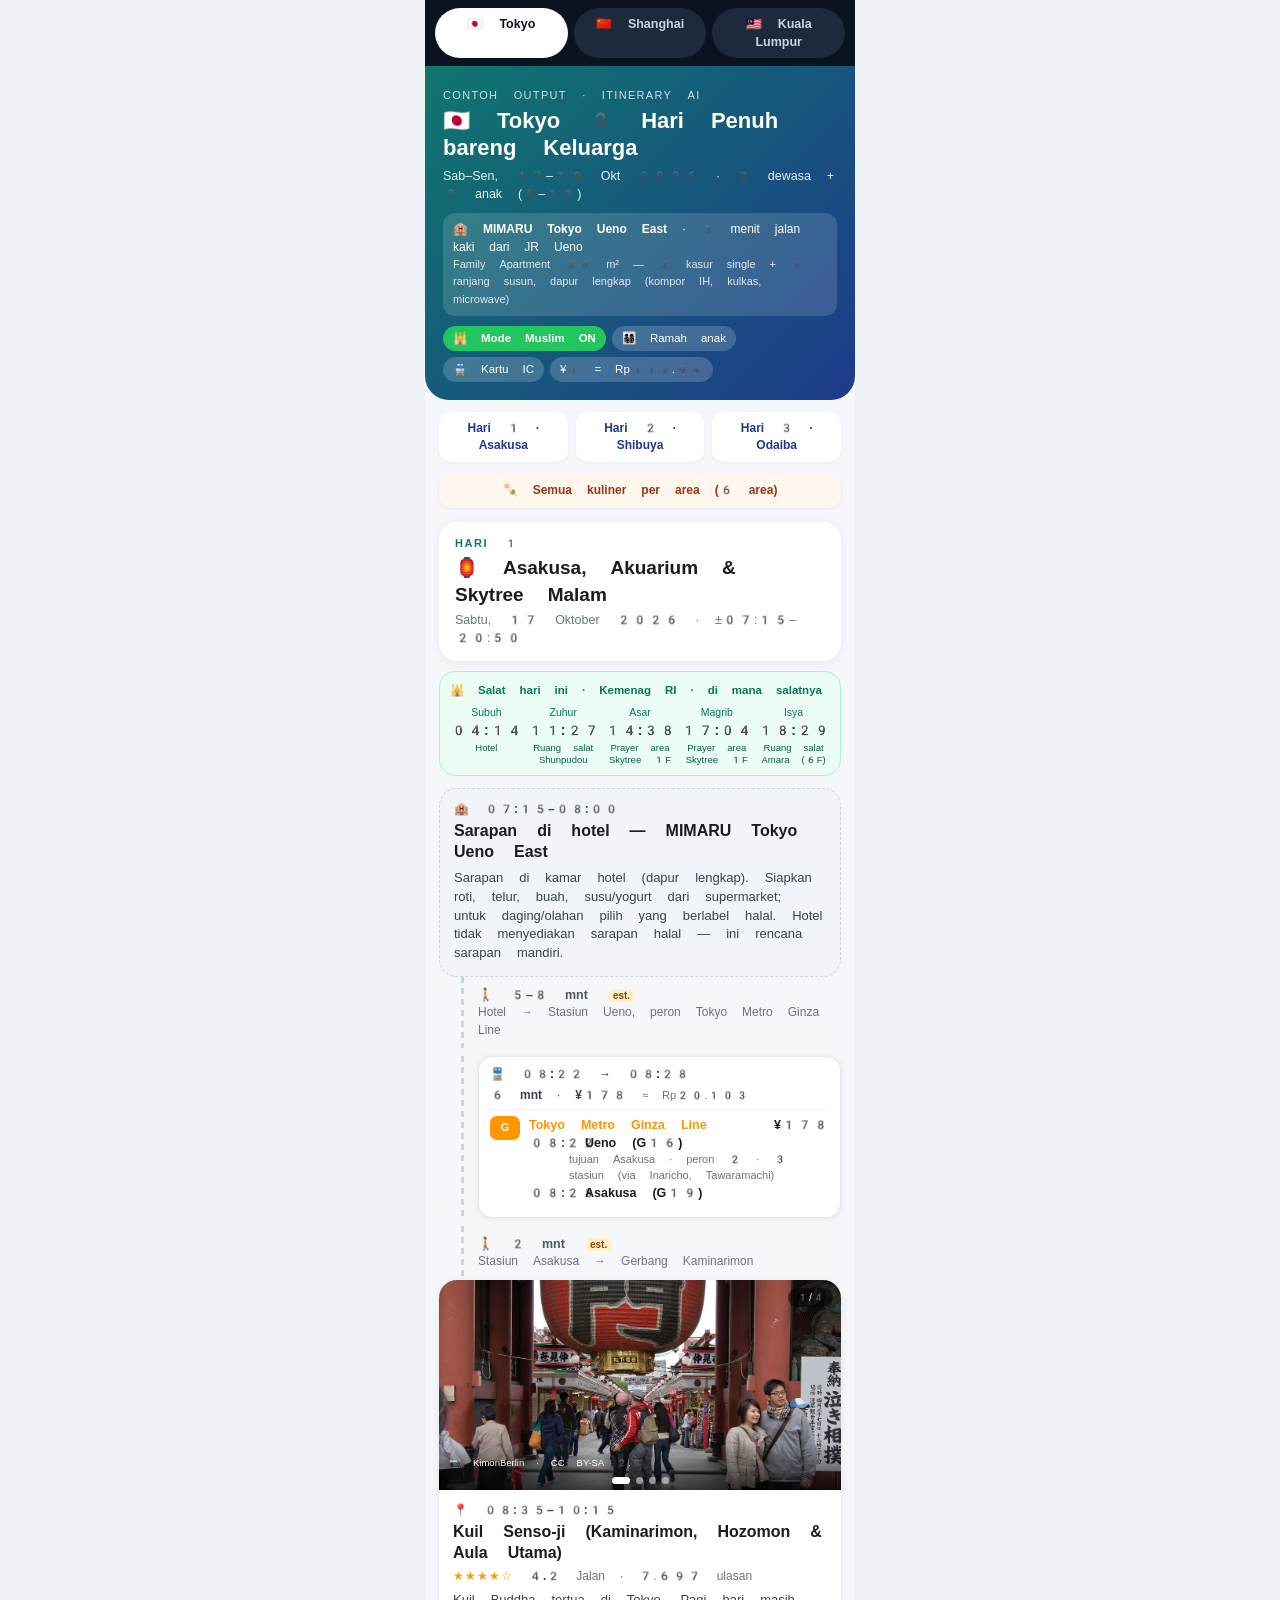
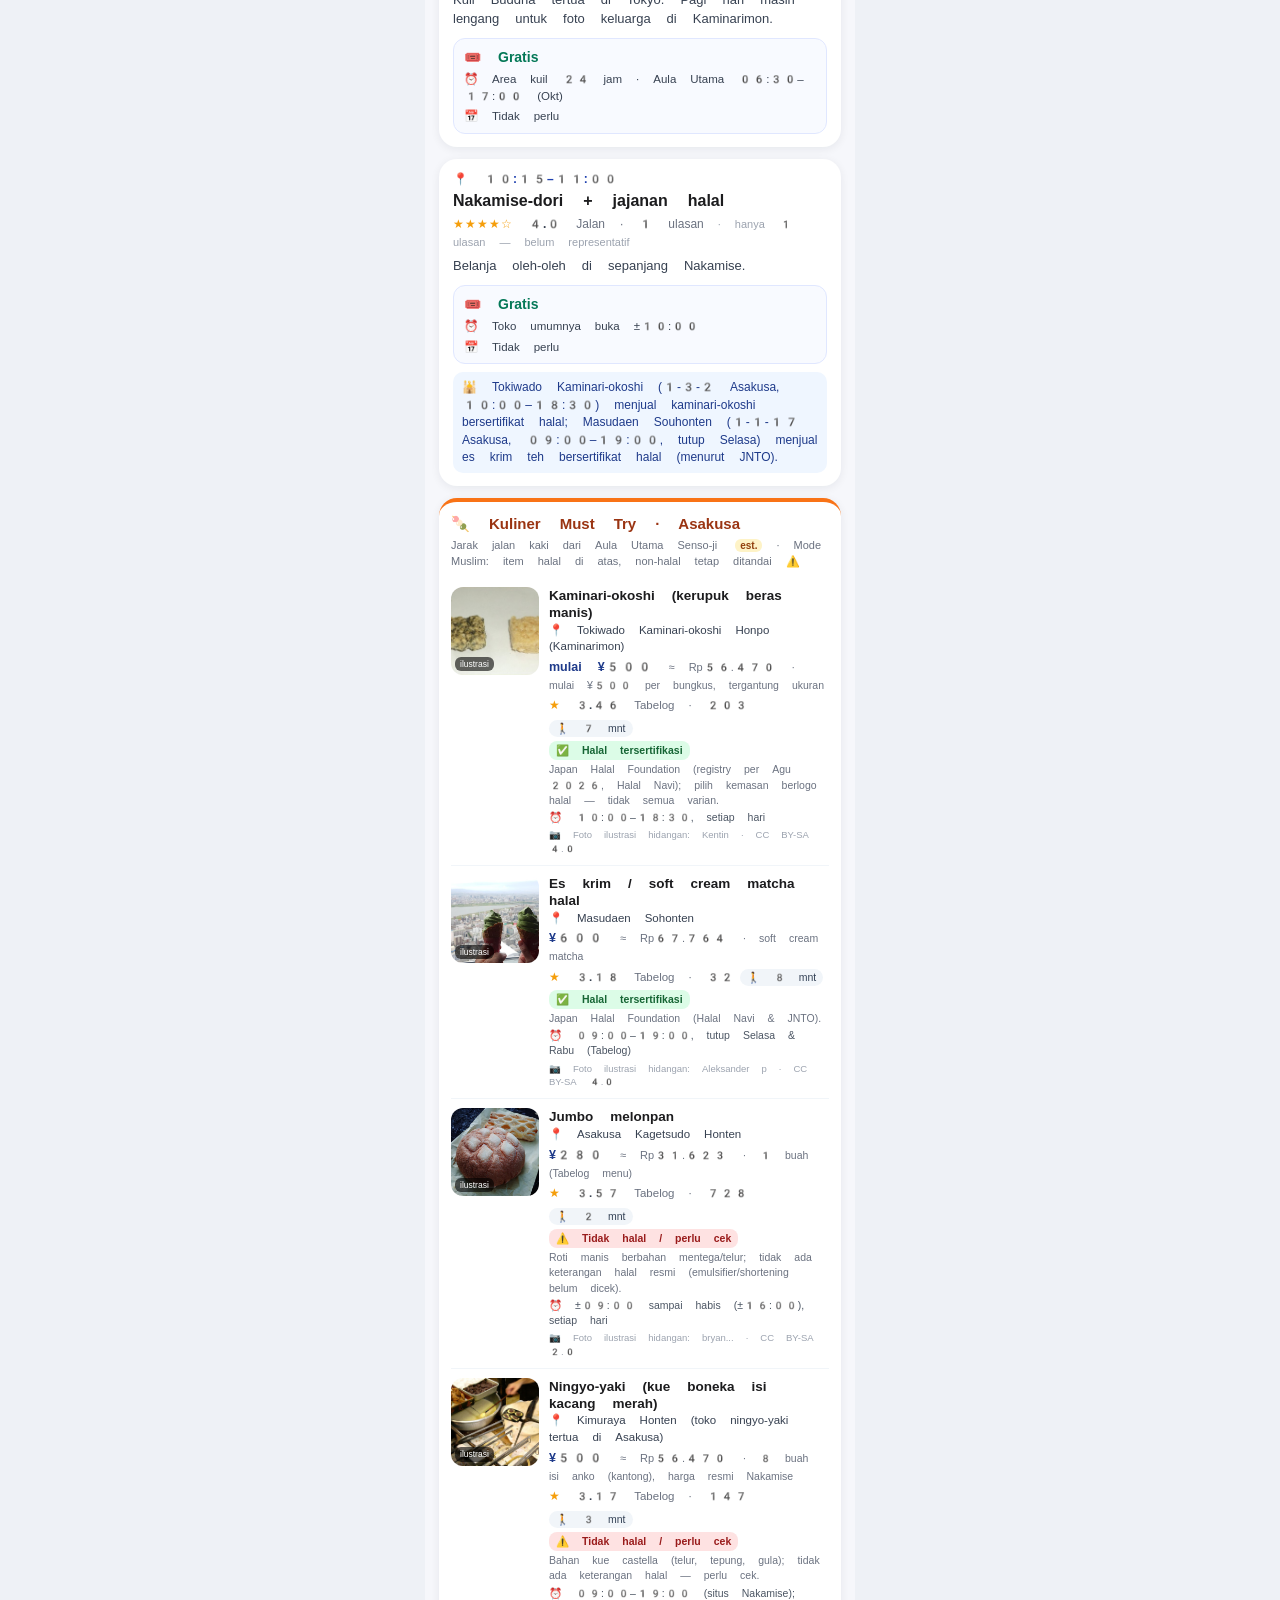
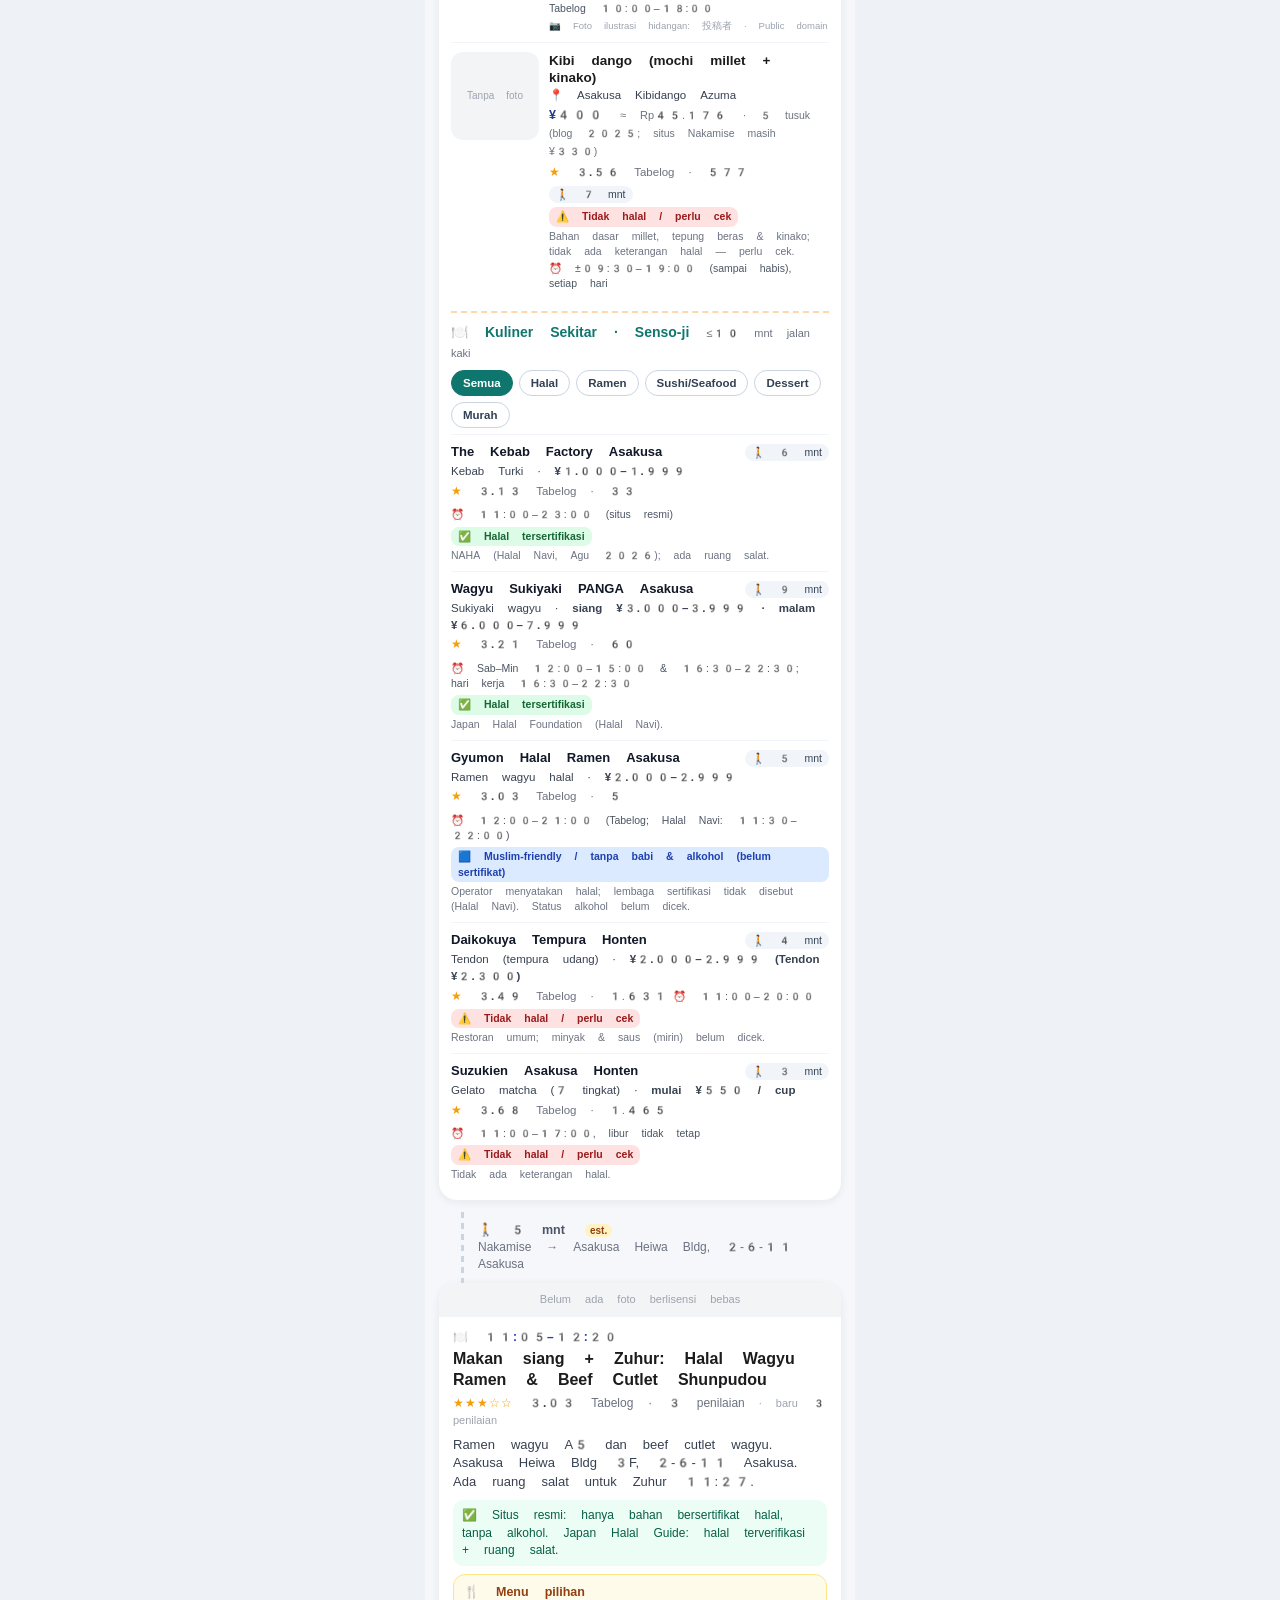
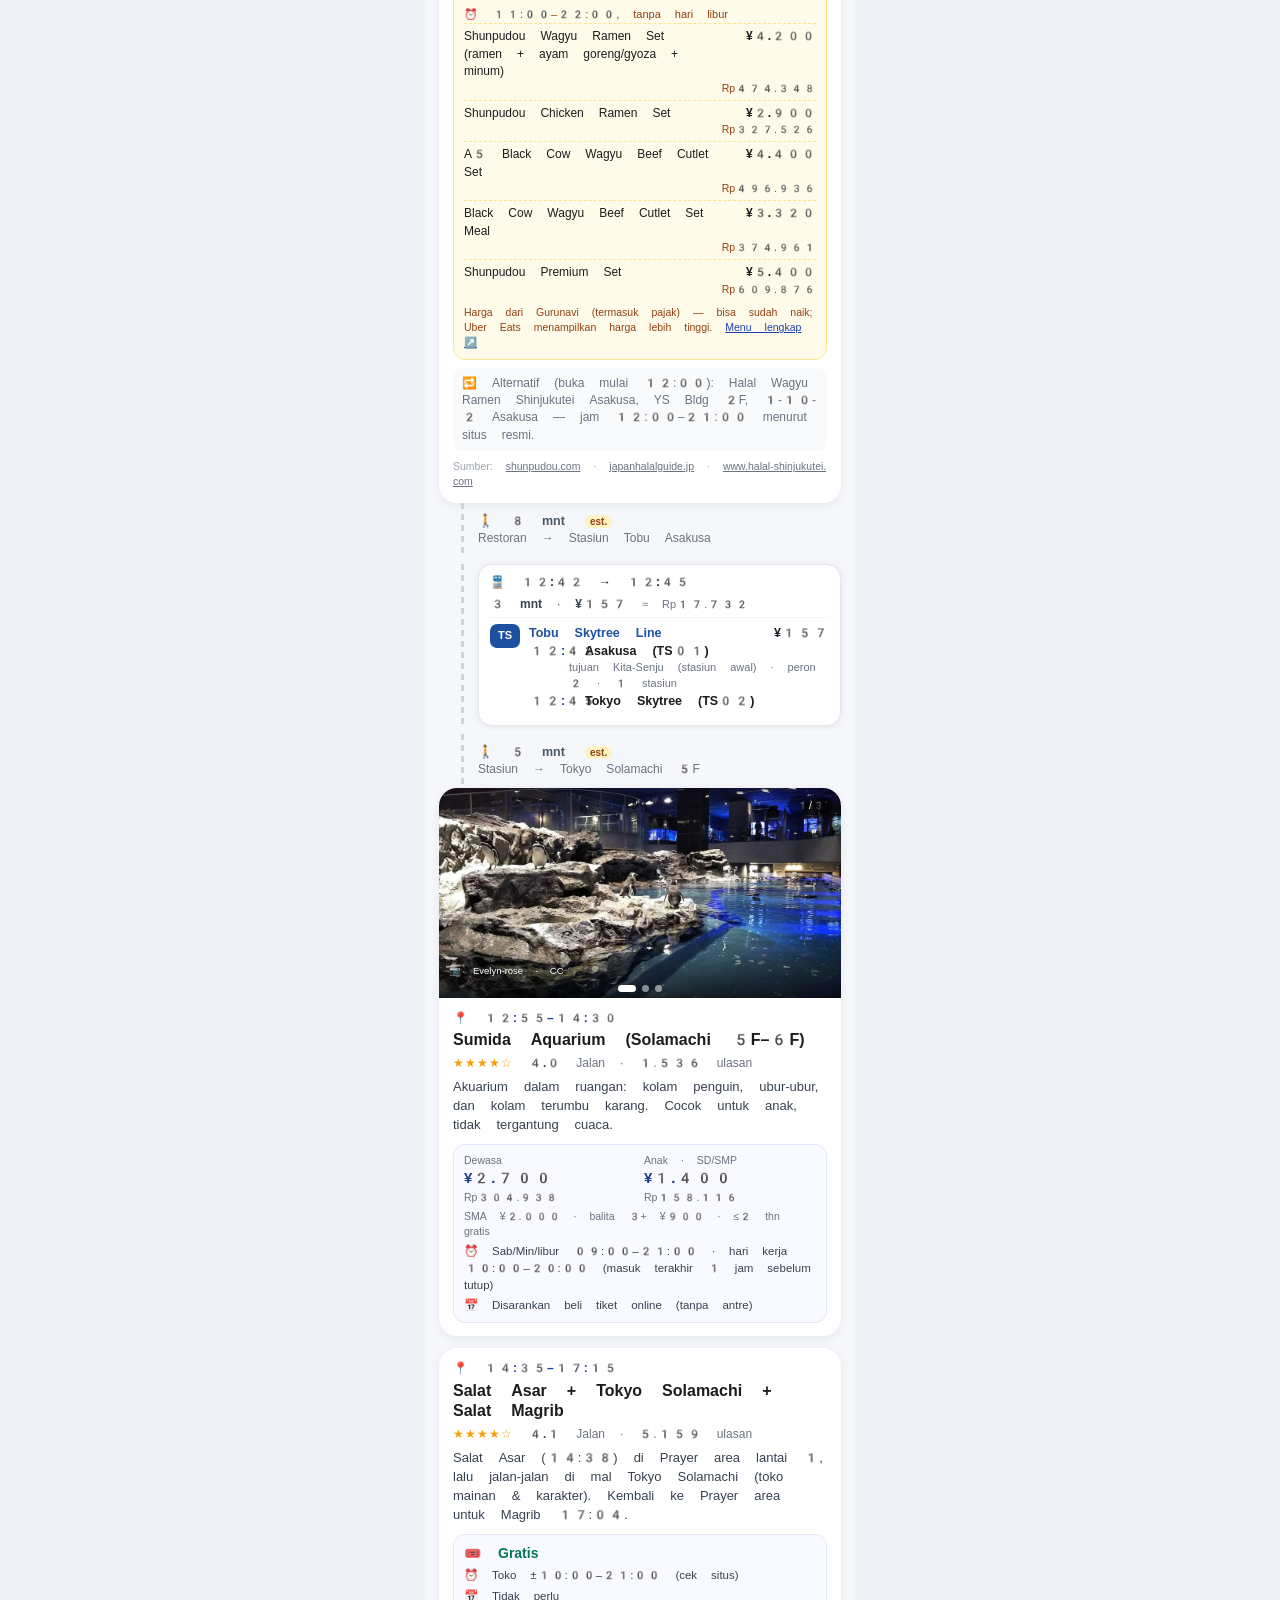
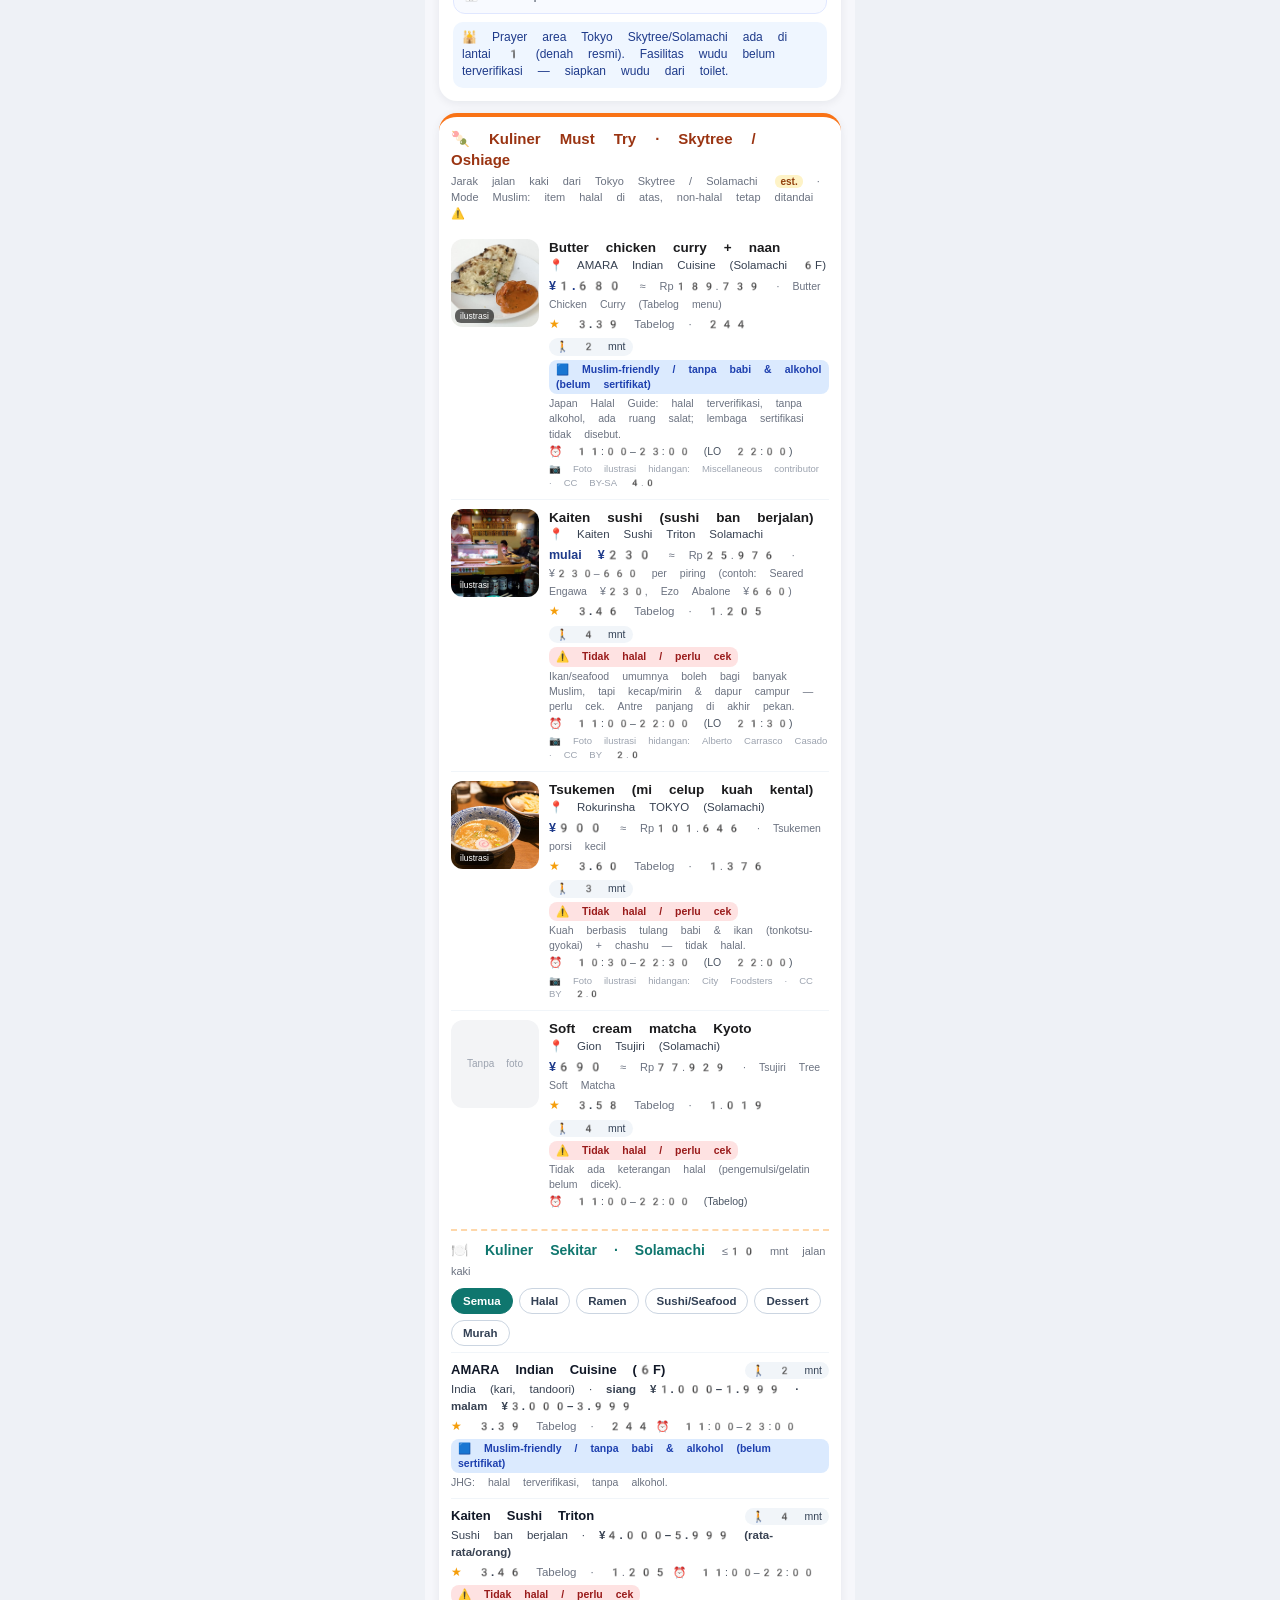
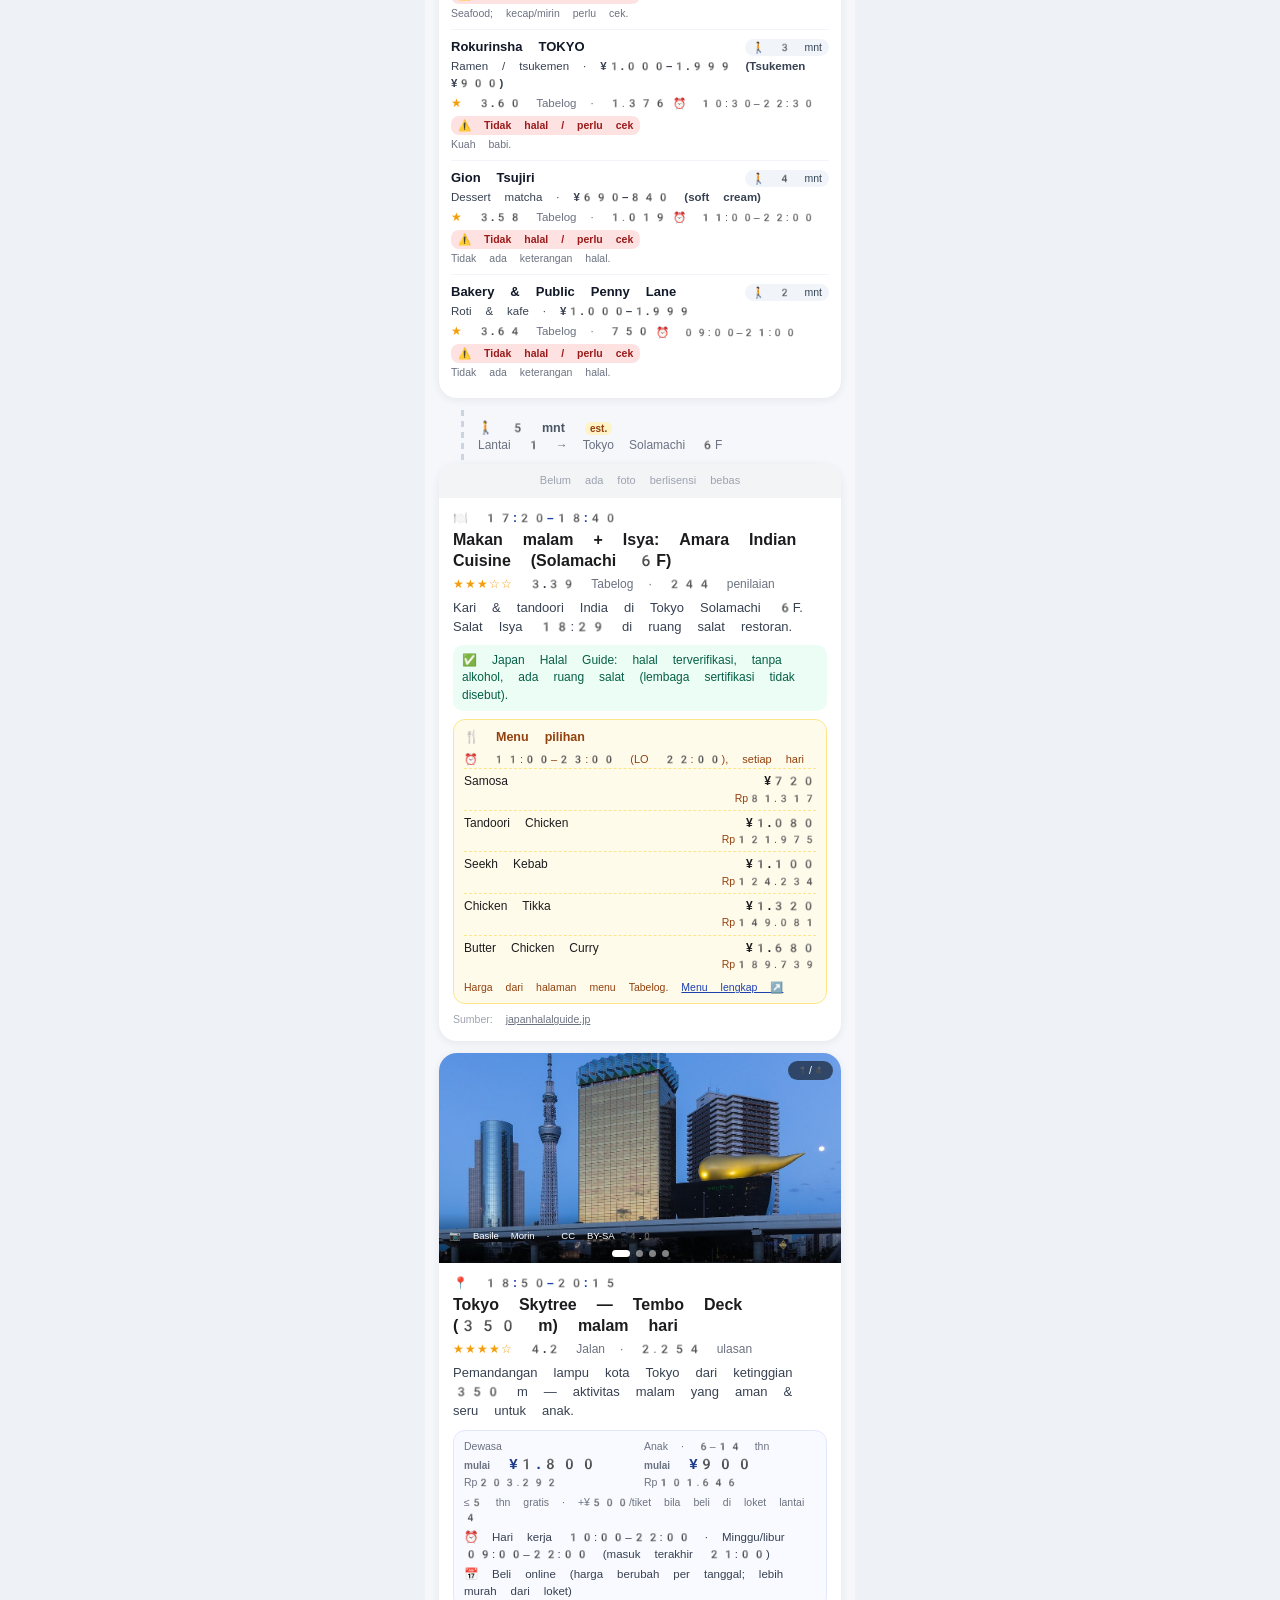
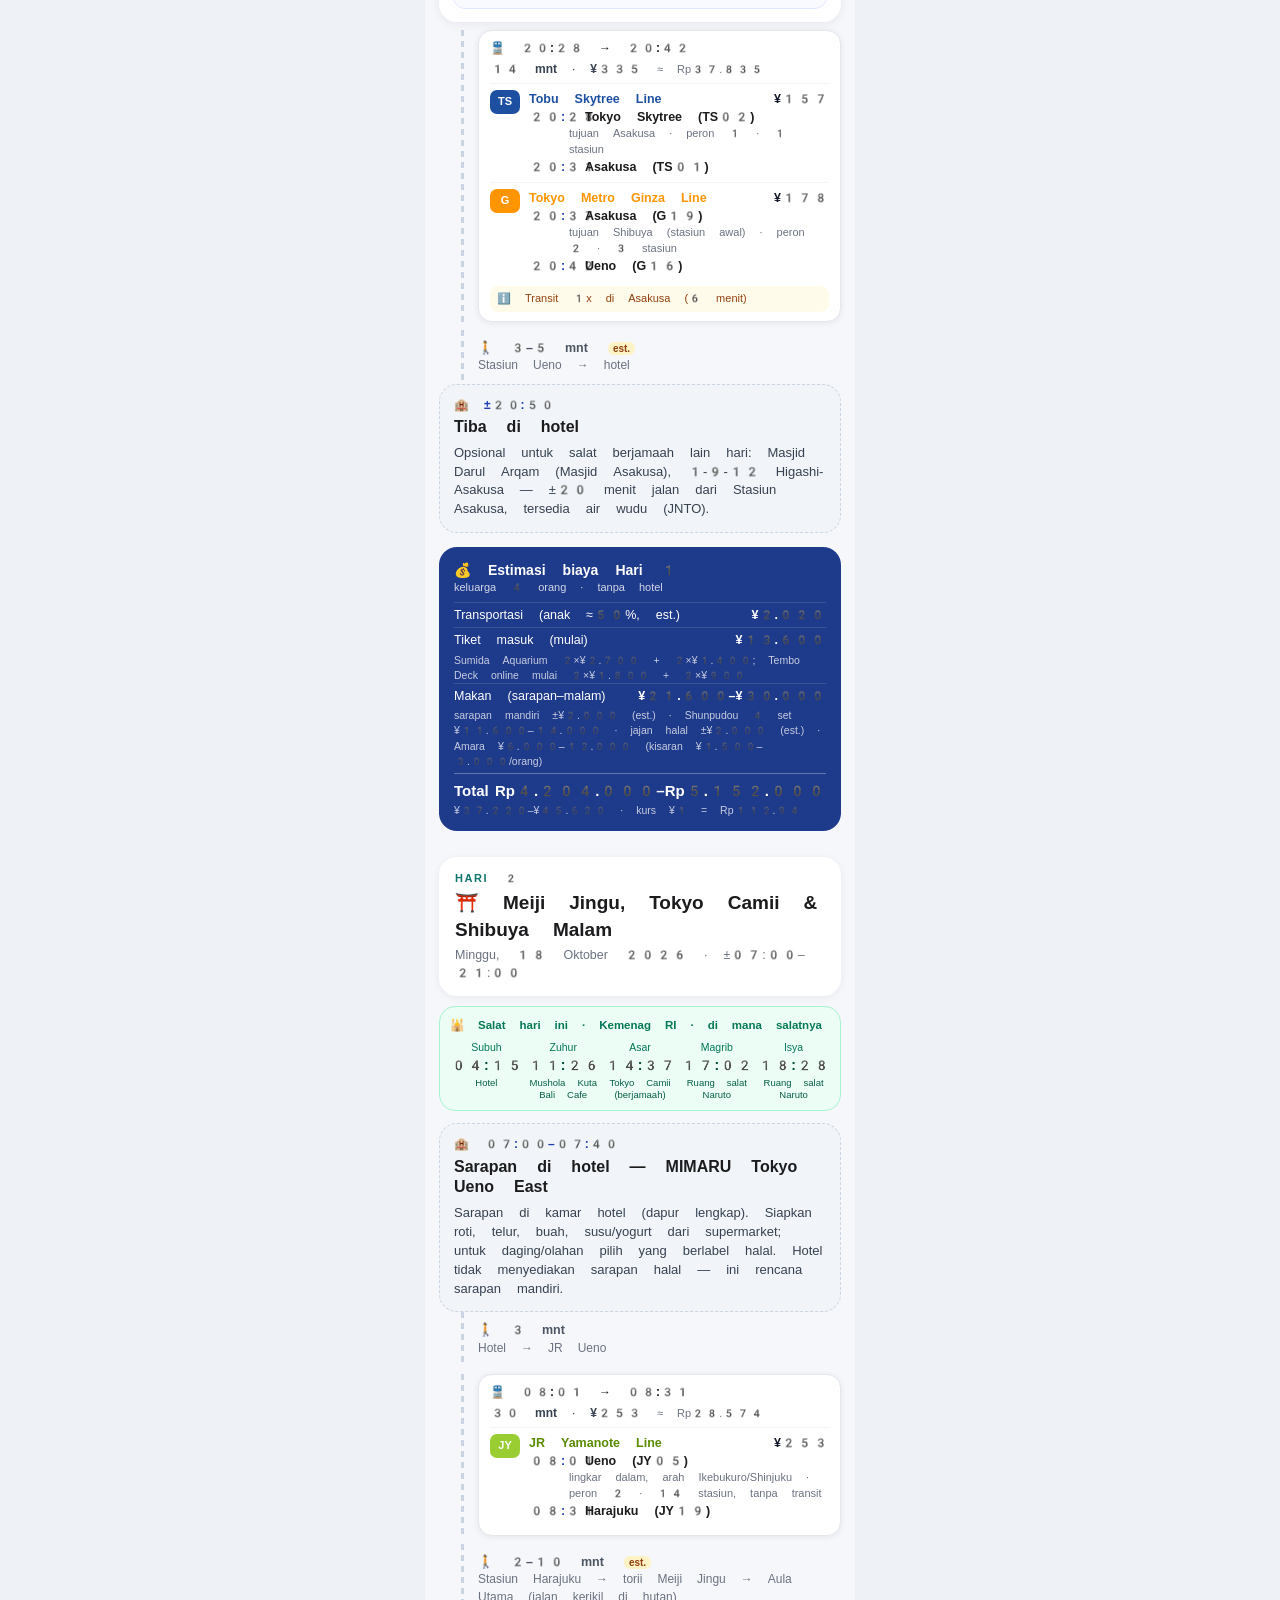
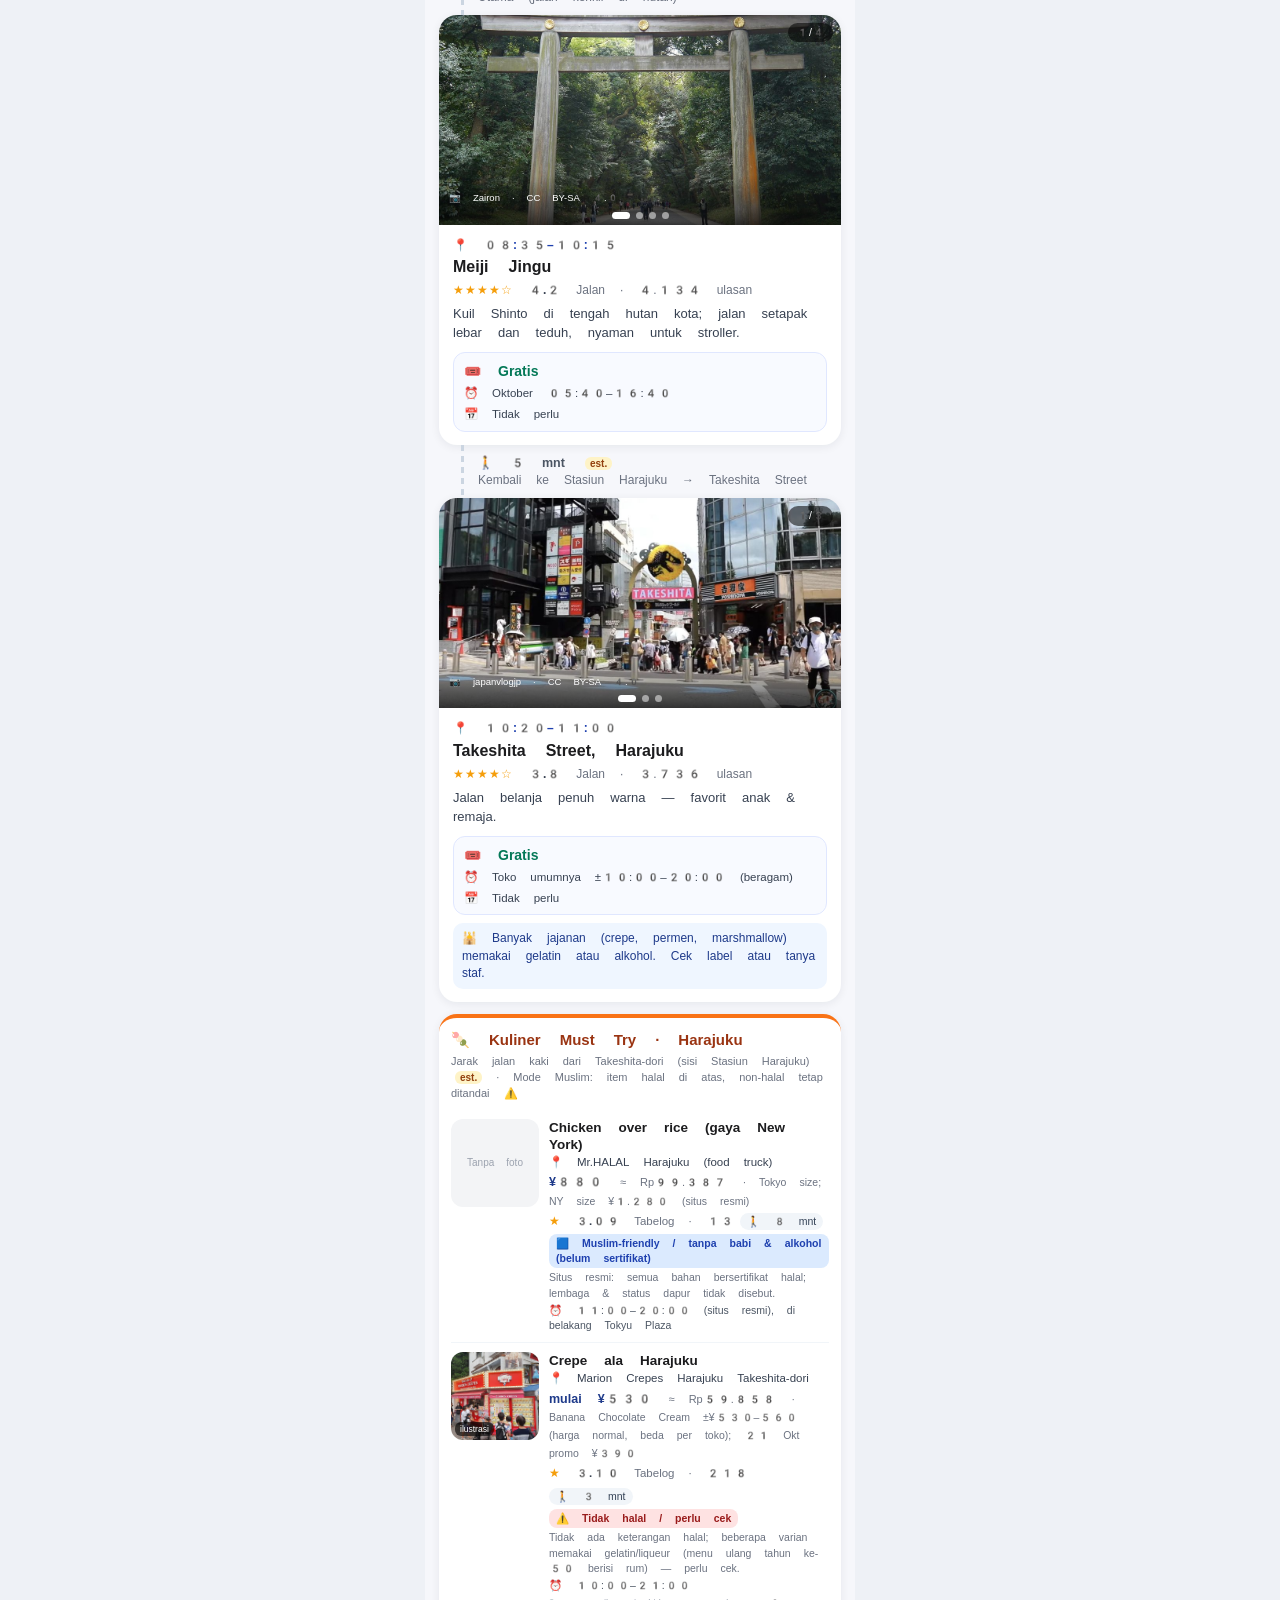
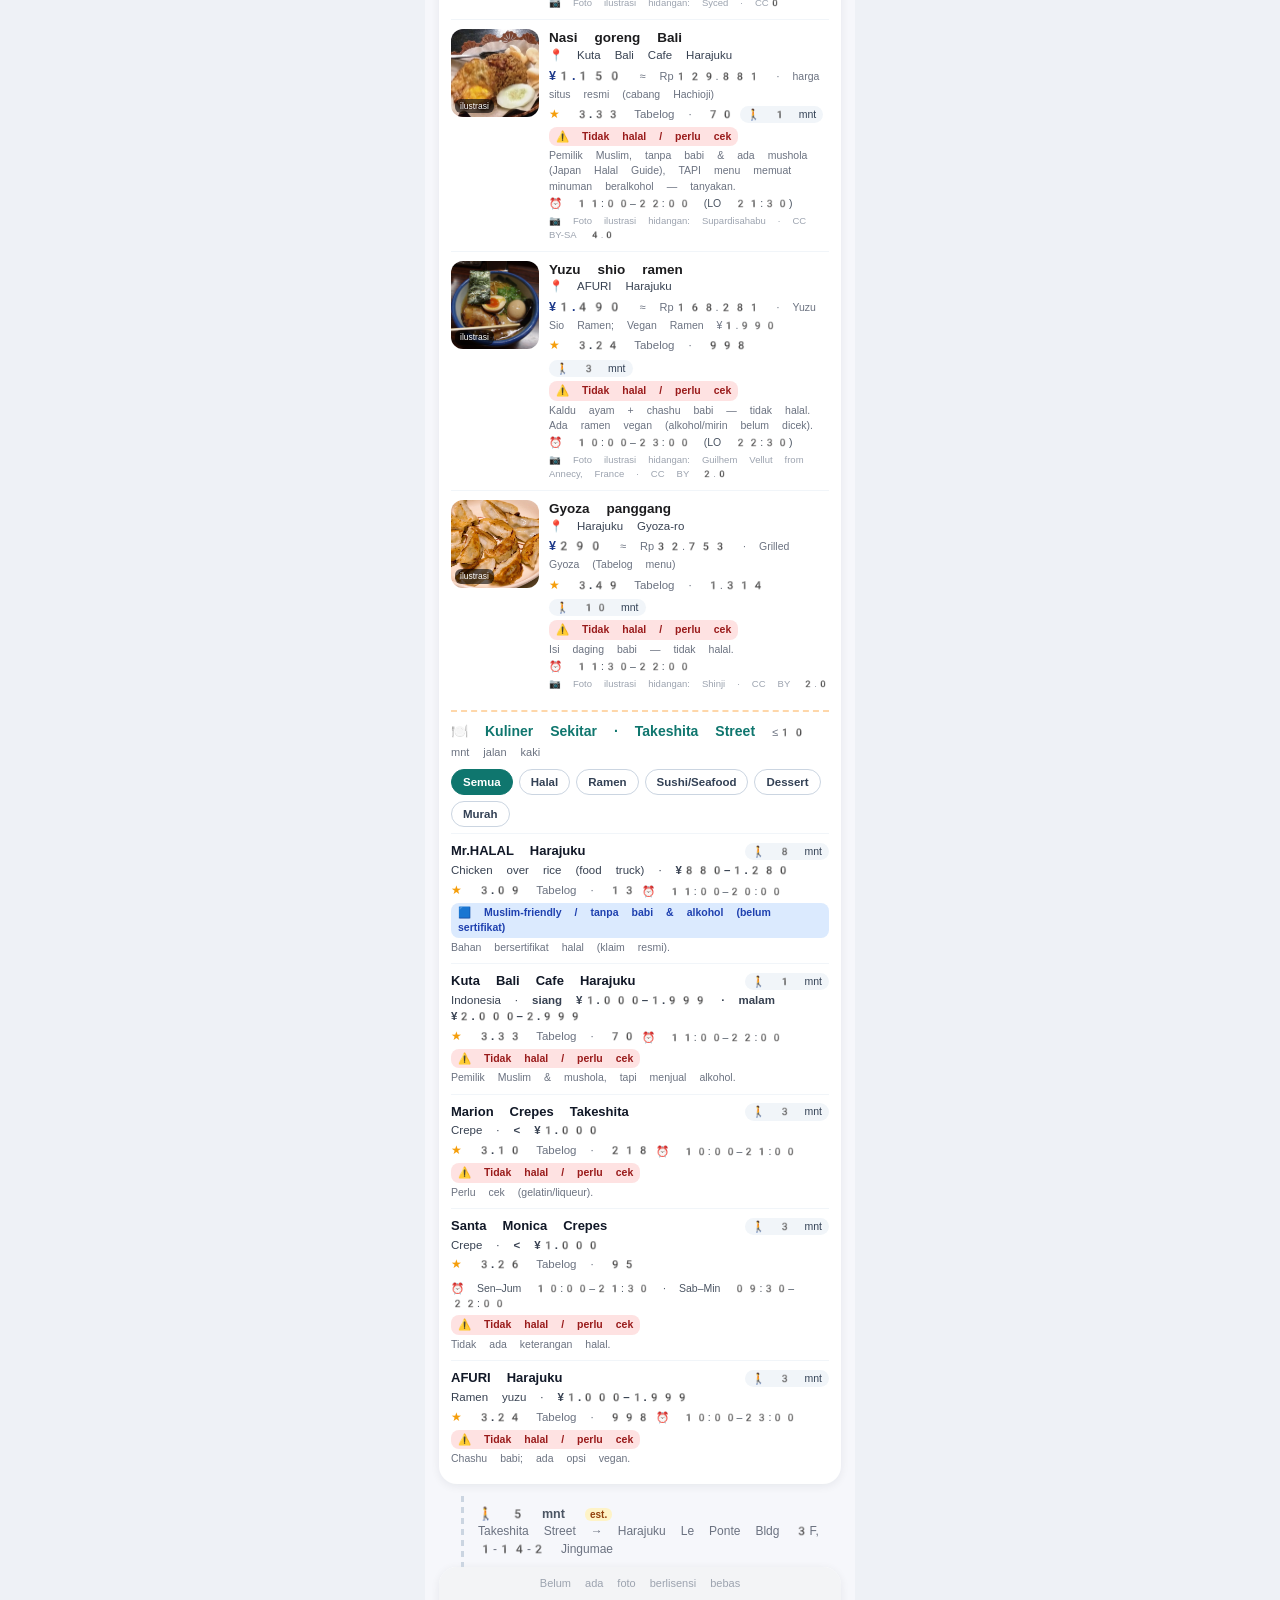
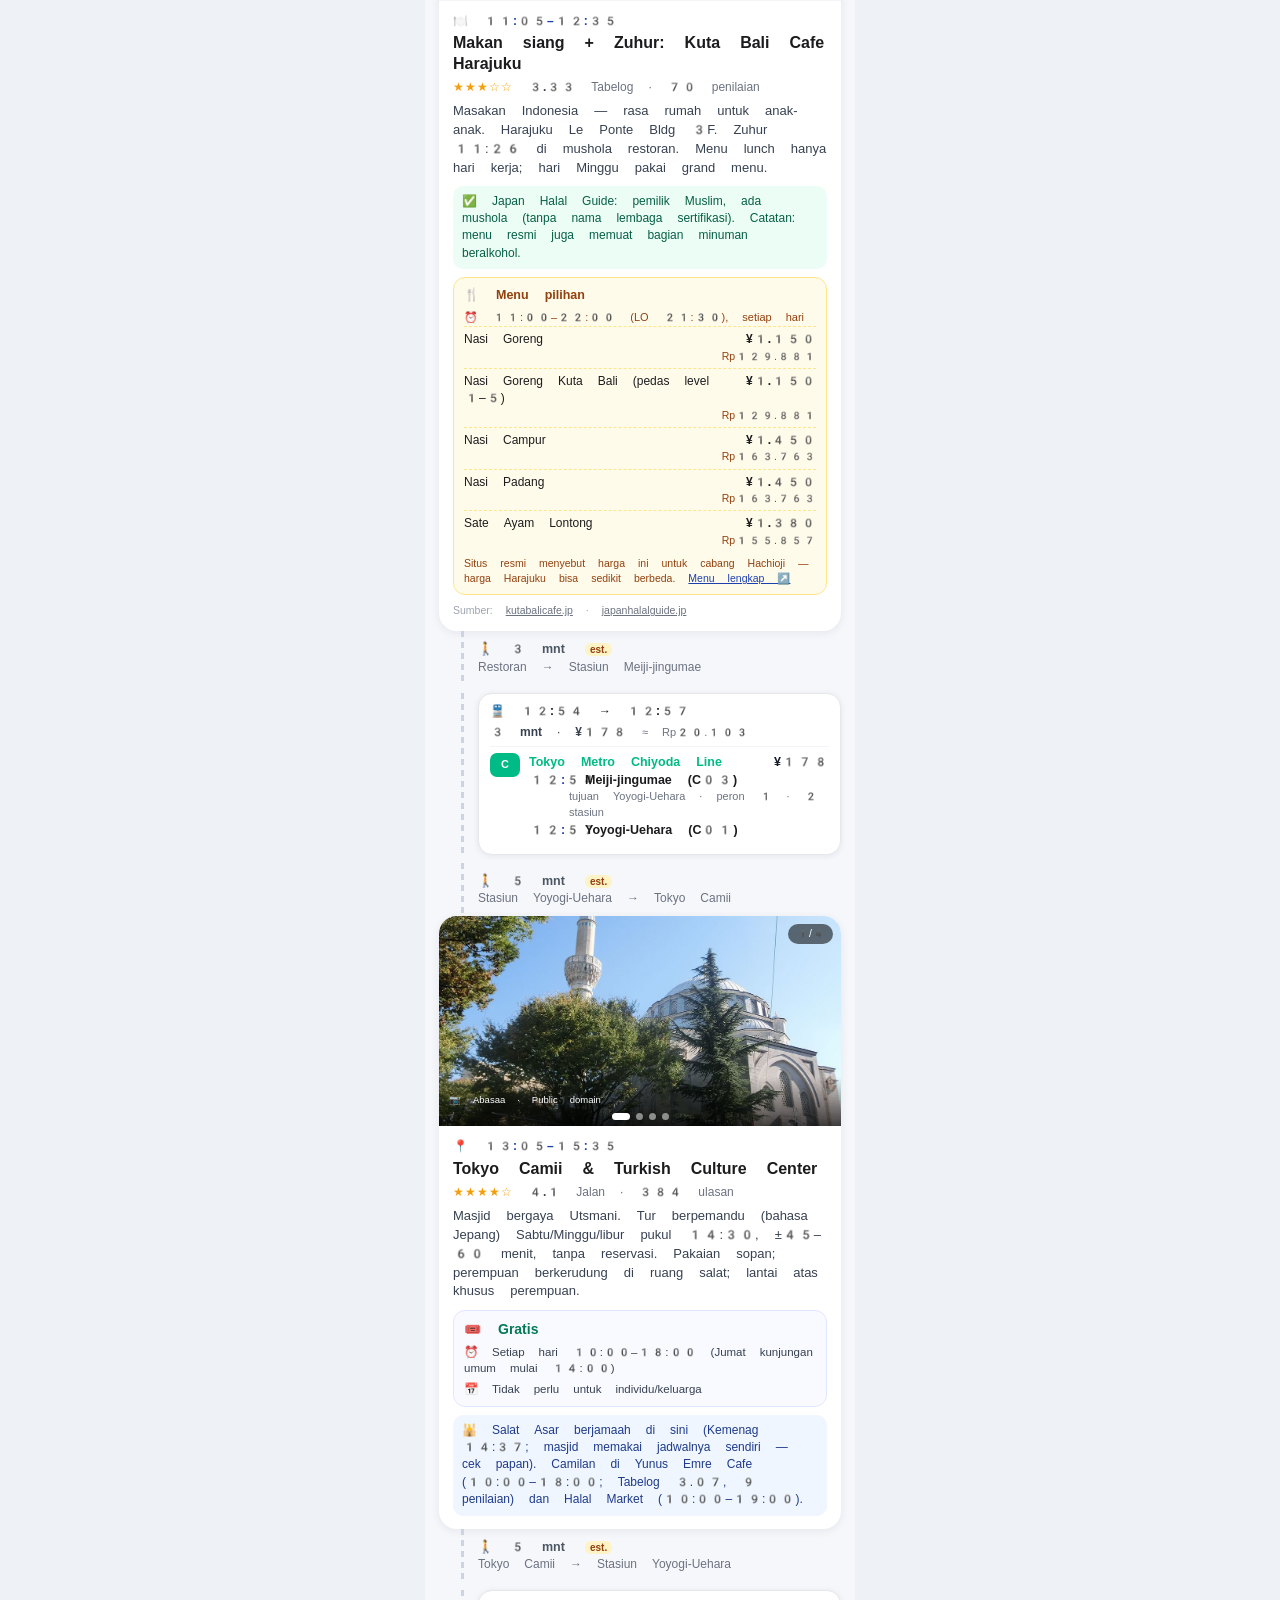
==== commit 51460c42: "Build site: extract bundle + Commons photos (max 1024px)" ====
--- a/index.html
+++ b/index.html
@@ -1,5 +1,5 @@
 <!doctype html><html lang="id"><head><meta charset="utf-8"><meta name="viewport" content="width=device-width,initial-scale=1"><title>Tokyo 3 Hari — Mode Muslim</title><link rel="stylesheet" href="app.css"></head><body><div class="app">
-<nav class="dest"><a href="index.html" class="on">🇯🇵 Tokyo</a><a href="shanghai.html">🇨🇳 Shanghai</a></nav>
+<nav class="dest"><a href="index.html" class="on">🇯🇵 Tokyo</a><a href="shanghai.html">🇨🇳 Shanghai</a><a href="kualalumpur.html">🇲🇾 Kuala Lumpur</a></nav>
 <header class="hero"><div class="k">CONTOH OUTPUT · ITINERARY AI</div><h1>🇯🇵 Tokyo 3 Hari Penuh bareng Keluarga</h1>
 <div class="sub">Sab–Sen, 17–19 Okt 2026 · 2 dewasa + 2 anak (6–11)</div>
 <div class="hotel">🏨 <b>MIMARU Tokyo Ueno East</b> · 3 menit jalan kaki dari JR Ueno<br><span>Family Apartment 39 m² — 2 kasur single + 1 ranjang susun, dapur lengkap (kompor IH, kulkas, microwave)</span></div>
--- a/app.css
+++ b/app.css
@@ -83,3 +83,5 @@
 .cn-notes h4{margin:0 0 6px}.cn-notes .cn{border-left:3px solid #b91c1c;padding:4px 0 4px 9px;margin:8px 0;font-size:12.5px;line-height:1.45}
 .cn-notes .cn b{display:block;font-size:13px}.cn-notes .cn a{font-size:11px}
 .knote{font-size:11px;color:#9a3412;background:#fff7ed;border-radius:8px;padding:5px 8px;margin:6px 0}
+.hero.kl{background:linear-gradient(135deg,#0b3d91 0%,#1d4ed8 55%,#c8102e 100%)}
+.tk-x b{font-weight:700}
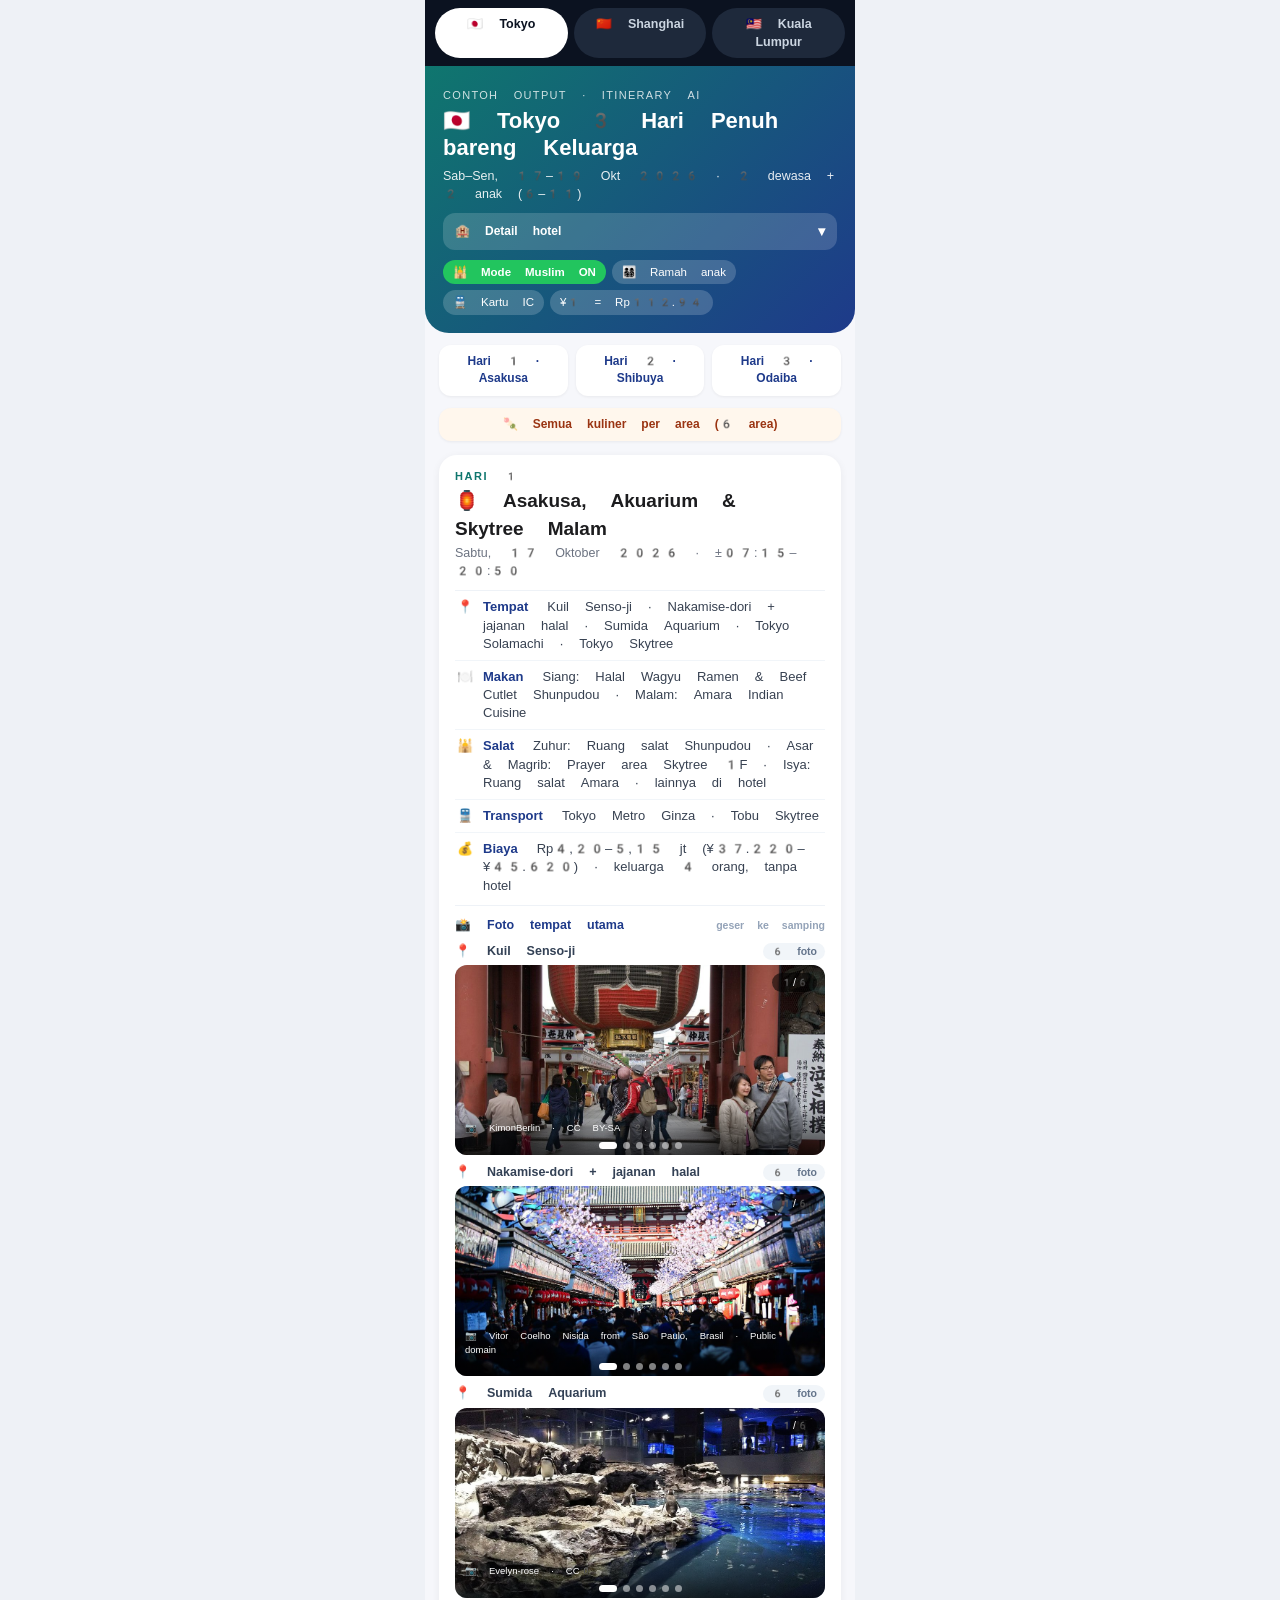
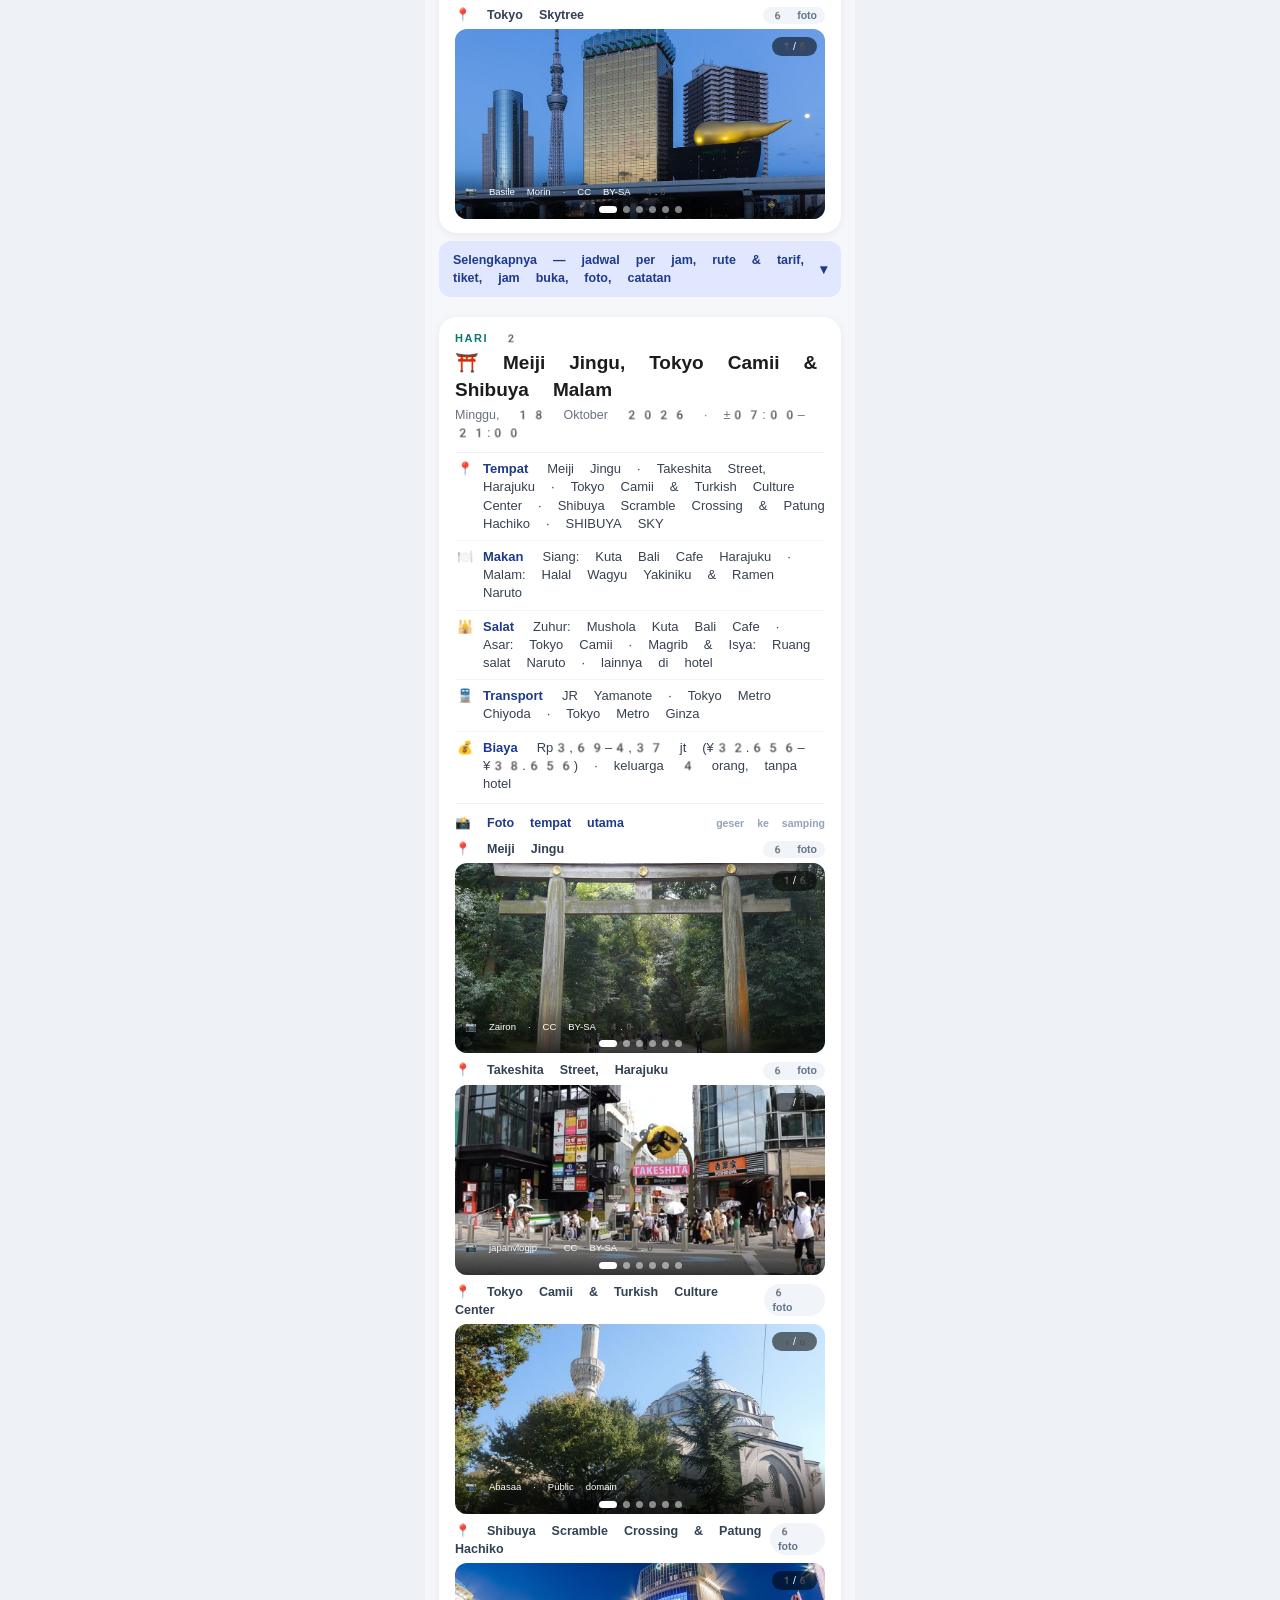
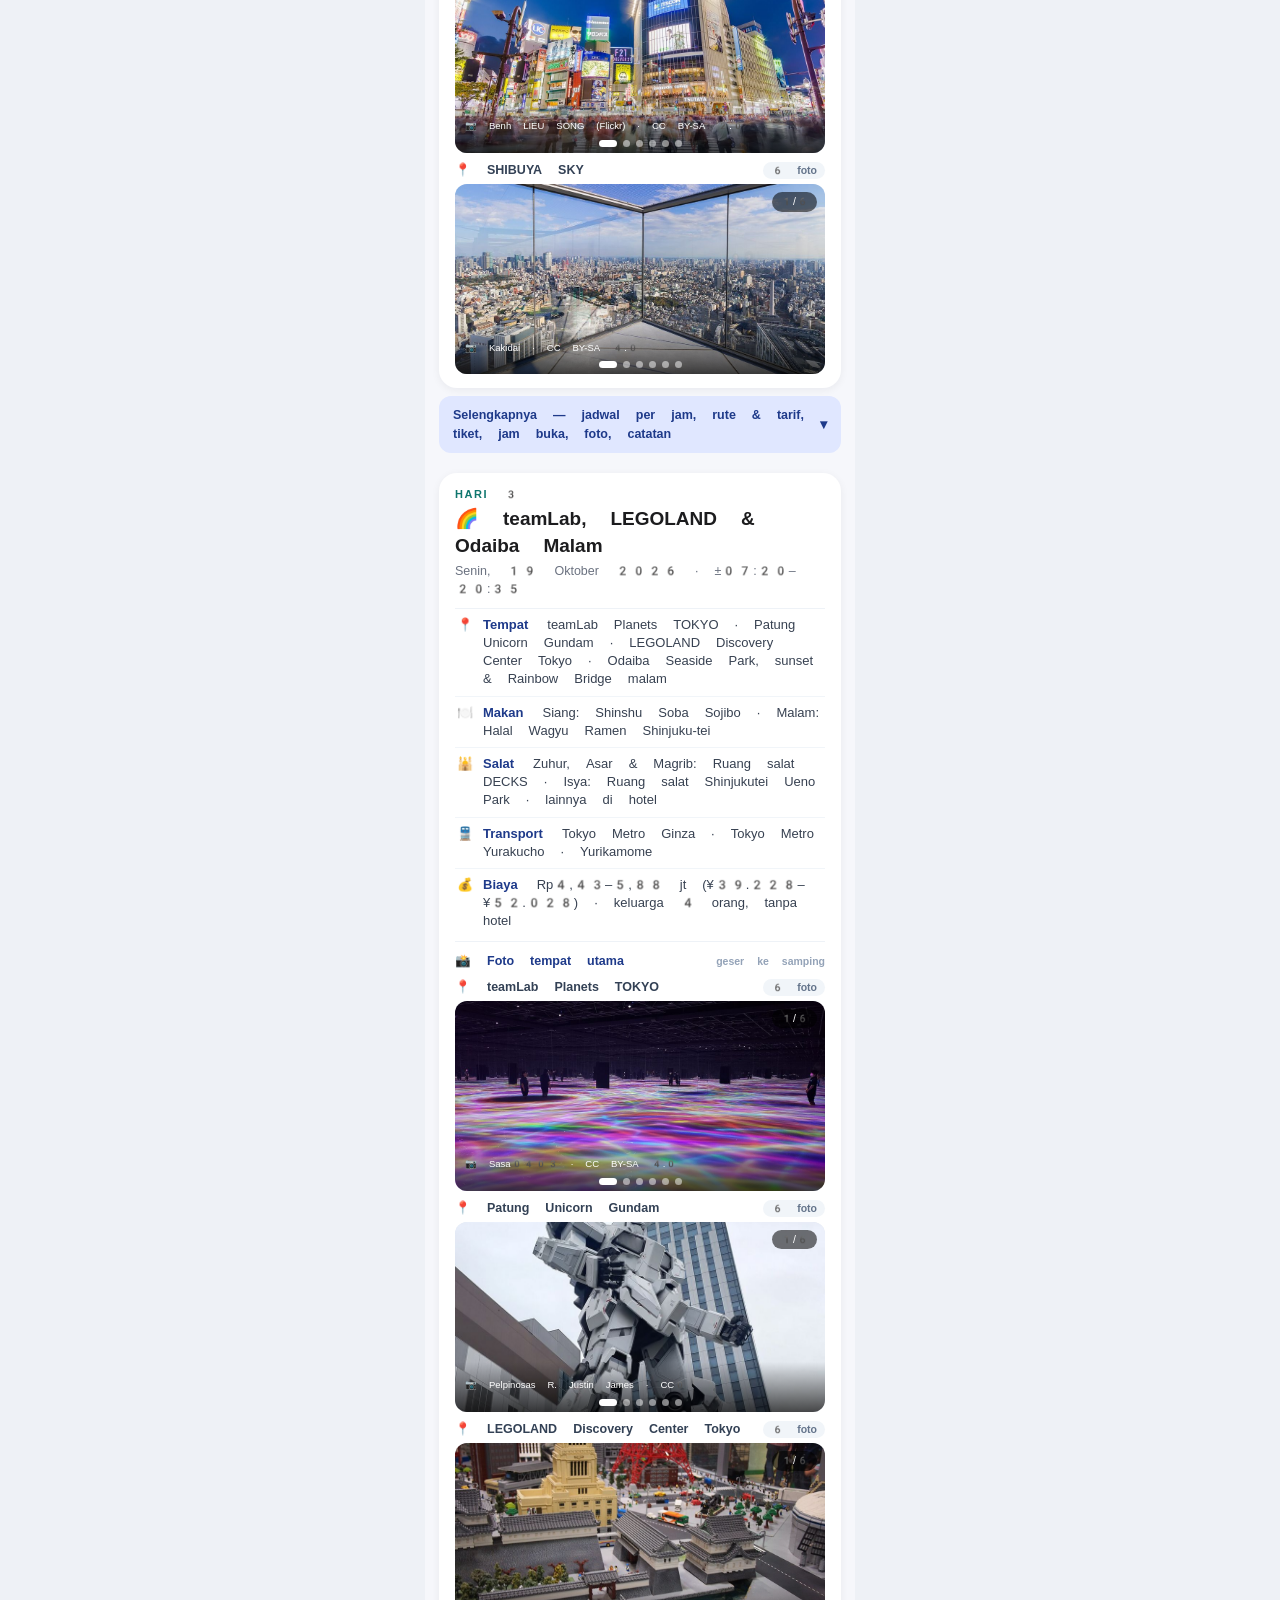
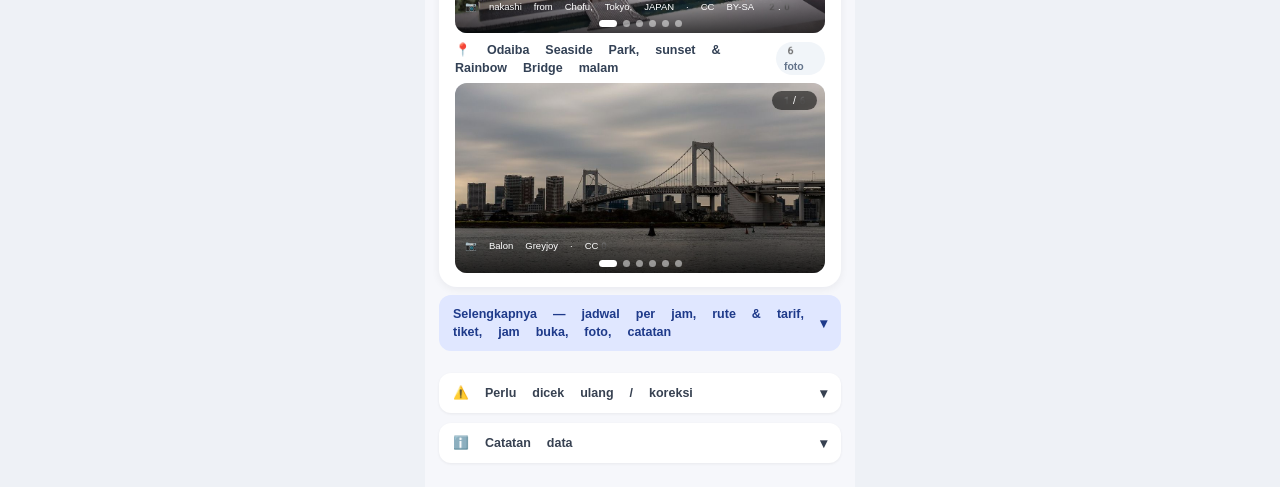
==== commit a88911a3: "Build site: extract bundle + Commons photos (max 1024px)" ====
--- a/index.html
+++ b/index.html
@@ -2,15 +2,16 @@
 <nav class="dest"><a href="index.html" class="on">🇯🇵 Tokyo</a><a href="shanghai.html">🇨🇳 Shanghai</a><a href="kualalumpur.html">🇲🇾 Kuala Lumpur</a></nav>
 <header class="hero"><div class="k">CONTOH OUTPUT · ITINERARY AI</div><h1>🇯🇵 Tokyo 3 Hari Penuh bareng Keluarga</h1>
 <div class="sub">Sab–Sen, 17–19 Okt 2026 · 2 dewasa + 2 anak (6–11)</div>
-<div class="hotel">🏨 <b>MIMARU Tokyo Ueno East</b> · 3 menit jalan kaki dari JR Ueno<br><span>Family Apartment 39 m² — 2 kasur single + 1 ranjang susun, dapur lengkap (kompor IH, kulkas, microwave)</span></div>
+<details class="more hero-more"><summary>🏨 Detail hotel</summary><div class="hotel">🏨 <b>MIMARU Tokyo Ueno East</b> · 3 menit jalan kaki dari JR Ueno<br><span>Family Apartment 39 m² — 2 kasur single + 1 ranjang susun, dapur lengkap (kompor IH, kulkas, microwave)</span></div></details>
 <div class="chips"><span class="chip on">🕌 Mode Muslim ON</span><span class="chip">👨‍👩‍👧‍👦 Ramah anak</span><span class="chip">🚆 Kartu IC</span><span class="chip">¥1 = Rp112.94</span></div></header>
 <div class="tabs"><a class="tab" href="#day1">Hari 1 · Asakusa</a><a class="tab" href="#day2">Hari 2 · Shibuya</a><a class="tab" href="#day3">Hari 3 · Odaiba</a></div>
 <div class="tabs"><a class="tab kl" href="kuliner.html">🍡 Semua kuliner per area (6 area)</a></div>
-<section class="day" id="day1"><div class="dayhead"><div class="dnum">HARI 1</div><div class="dtitle">🏮 Asakusa, Akuarium &amp; Skytree Malam</div><div class="ddate">Sabtu, 17 Oktober 2026 · ±07:15–20:50</div></div>
+<section class="day" id="day1"><div class="dayhead"><div class="dnum">HARI 1</div><div class="dtitle">🏮 Asakusa, Akuarium &amp; Skytree Malam</div><div class="ddate">Sabtu, 17 Oktober 2026 · ±07:15–20:50</div><ul class="ring"><li><span class="ri">📍</span><span><b>Tempat</b> Kuil Senso-ji · Nakamise-dori + jajanan halal · Sumida Aquarium · Tokyo Solamachi · Tokyo Skytree</span></li><li><span class="ri">🍽️</span><span><b>Makan</b> Siang: Halal Wagyu Ramen &amp; Beef Cutlet Shunpudou · Malam: Amara Indian Cuisine</span></li><li><span class="ri">🕌</span><span><b>Salat</b> Zuhur: Ruang salat Shunpudou · Asar &amp; Magrib: Prayer area Skytree 1F · Isya: Ruang salat Amara · lainnya di hotel</span></li><li><span class="ri">🚆</span><span><b>Transport</b> Tokyo Metro Ginza · Tobu Skytree</span></li><li><span class="ri">💰</span><span><b>Biaya</b> Rp4,20–5,15 jt (¥37.220–¥45.620) · keluarga 4 orang, tanpa hotel</span></li></ul><div class="pgal"><div class="pgal-t">📸 Foto tempat utama <span>geser ke samping</span></div><div class="pg"><div class="pgh">📍 Kuil Senso-ji<span>6 foto</span></div><div class="car pgc"><div class="track"><div class="slide"><img src="photos/sensoji.jpg" alt="Senso-ji" loading="lazy"><div class="cred">📷 KimonBerlin · CC BY-SA 2.0</div></div><div class="slide"><img src="photos/sensoji-2.jpg" alt="Senso-ji" loading="lazy"><div class="cred">📷 そらみみ (Soramimi) · CC BY-SA 4.0</div></div><div class="slide"><img src="photos/sensoji-3.jpg" alt="Senso-ji" loading="lazy"><div class="cred">📷 DXR · CC BY-SA 4.0</div></div><div class="slide"><img src="photos/sensoji-4.jpg" alt="Senso-ji" loading="lazy"><div class="cred">📷 Ludvig14 · CC BY-SA 3.0</div></div><div class="slide"><img src="photos/sensoji-g1.jpg" alt="Senso-ji" loading="lazy"><div class="cred">📷 Sergey Galyonkin · CC BY-SA 2.0</div></div><div class="slide"><img src="photos/sensoji-g2.jpg" alt="Senso-ji" loading="lazy"><div class="cred">📷 Dick Thomas Johnson from Tokyo, Japan · CC BY 2.0</div></div></div><div class="dots"><span class="dot on"></span><span class="dot"></span><span class="dot"></span><span class="dot"></span><span class="dot"></span><span class="dot"></span></div><div class="cnt">1/6</div></div></div><div class="pg"><div class="pgh">📍 Nakamise-dori + jajanan halal<span>6 foto</span></div><div class="car pgc"><div class="track"><div class="slide"><img src="photos/nakamise-g1.jpg" alt="Nakamise-dori" loading="lazy"><div class="cred">📷 Vitor Coelho Nisida from São Paulo, Brasil · Public domain</div></div><div class="slide"><img src="photos/nakamise-g2.jpg" alt="Nakamise-dori" loading="lazy"><div class="cred">📷 Dick Thomas Johnson from Tokyo, Japan · CC BY 2.0</div></div><div class="slide"><img src="photos/nakamise-g3.jpg" alt="Nakamise-dori" loading="lazy"><div class="cred">📷 Dick Thomas Johnson from Tokyo, Japan · CC BY 2.0</div></div><div class="slide"><img src="photos/nakamise-g4.jpg" alt="Nakamise-dori" loading="lazy"><div class="cred">📷 othree · CC BY 2.0</div></div><div class="slide"><img src="photos/nakamise-g5.jpg" alt="Nakamise-dori" loading="lazy"><div class="cred">📷 Dick Thomas Johnson from Tokyo, Japan · CC BY 2.0</div></div><div class="slide"><img src="photos/nakamise-g6.jpg" alt="Nakamise-dori" loading="lazy"><div class="cred">📷 Asturio Cantabrio · CC BY-SA 4.0</div></div></div><div class="dots"><span class="dot on"></span><span class="dot"></span><span class="dot"></span><span class="dot"></span><span class="dot"></span><span class="dot"></span></div><div class="cnt">1/6</div></div></div><div class="pg"><div class="pgh">📍 Sumida Aquarium<span>6 foto</span></div><div class="car pgc"><div class="track"><div class="slide"><img src="photos/sumida-1.jpg" alt="Sumida Aquarium" loading="lazy"><div class="cred">📷 Evelyn-rose · CC0</div></div><div class="slide"><img src="photos/sumida-2.jpg" alt="Sumida Aquarium" loading="lazy"><div class="cred">📷 Hal 0005 · CC BY-SA 4.0</div></div><div class="slide"><img src="photos/sumida-3.jpg" alt="Sumida Aquarium" loading="lazy"><div class="cred">📷 Hal 0005 · CC BY-SA 4.0</div></div><div class="slide"><img src="photos/sumida-g1.jpg" alt="Sumida Aquarium" loading="lazy"><div class="cred">📷 Gant223 · CC0</div></div><div class="slide"><img src="photos/sumida-g2.jpg" alt="Sumida Aquarium" loading="lazy"><div class="cred">📷 Souka Kinmei · CC BY 4.0</div></div><div class="slide"><img src="photos/sumida-g3.jpg" alt="Sumida Aquarium" loading="lazy"><div class="cred">📷 Souka Kinmei · CC BY 4.0</div></div></div><div class="dots"><span class="dot on"></span><span class="dot"></span><span class="dot"></span><span class="dot"></span><span class="dot"></span><span class="dot"></span></div><div class="cnt">1/6</div></div></div><div class="pg"><div class="pgh">📍 Tokyo Skytree<span>6 foto</span></div><div class="car pgc"><div class="track"><div class="slide"><img src="photos/skytree.jpg" alt="Tokyo Skytree" loading="lazy"><div class="cred">📷 Basile Morin · CC BY-SA 4.0</div></div><div class="slide"><img src="photos/skytree-2.jpg" alt="Tokyo Skytree" loading="lazy"><div class="cred">📷 VaneTrz20 · CC0</div></div><div class="slide"><img src="photos/skytree-3.jpg" alt="Tokyo Skytree" loading="lazy"><div class="cred">📷 Suicasmo · CC BY-SA 4.0</div></div><div class="slide"><img src="photos/skytree-4.jpg" alt="Tokyo Skytree" loading="lazy"><div class="cred">📷 Dick Thomas Johnson from Tokyo, Japan · CC BY 2.0</div></div><div class="slide"><img src="photos/skytree-g1.jpg" alt="Tokyo Skytree" loading="lazy"><div class="cred">📷 David Kernan · CC BY 4.0</div></div><div class="slide"><img src="photos/skytree-g2.jpg" alt="Tokyo Skytree" loading="lazy"><div class="cred">📷 くろふね · CC BY 4.0</div></div></div><div class="dots"><span class="dot on"></span><span class="dot"></span><span class="dot"></span><span class="dot"></span><span class="dot"></span><span class="dot"></span></div><div class="cnt">1/6</div></div></div></div></div>
+<details class="more"><summary>Selengkapnya — jadwal per jam, rute & tarif, tiket, jam buka, foto, catatan</summary><div class="more-body">
 <div class="prayer"><div class="ptitle">🕌 Salat hari ini · Kemenag RI · di mana salatnya</div><div class="prow"><div class="pt"><div class="pn">Subuh</div><div class="pv">04:14</div><div class="pw">Hotel</div></div><div class="pt"><div class="pn">Zuhur</div><div class="pv">11:27</div><div class="pw">Ruang salat Shunpudou</div></div><div class="pt"><div class="pn">Asar</div><div class="pv">14:38</div><div class="pw">Prayer area Skytree 1F</div></div><div class="pt"><div class="pn">Magrib</div><div class="pv">17:04</div><div class="pw">Prayer area Skytree 1F</div></div><div class="pt"><div class="pn">Isya</div><div class="pv">18:29</div><div class="pw">Ruang salat Amara (6F)</div></div></div></div><div class="timeline"><div class="stop start"><div class="sbody"><div class="time">🏨 07:15–08:00</div>
 <h3>Sarapan di hotel — MIMARU Tokyo Ueno East</h3><p>Sarapan di kamar hotel (dapur lengkap). Siapkan roti, telur, buah, susu/yogurt dari supermarket; untuk daging/olahan pilih yang berlabel halal. Hotel tidak menyediakan sarapan halal — ini rencana sarapan mandiri.</p></div></div><div class="leg walk"><div class="rail"></div><div class="legbody">🚶 <b>5–8 mnt</b> <span class=est>est.</span><span class="wtext">Hotel → Stasiun Ueno, peron Tokyo Metro Ginza Line</span></div></div><div class="leg train"><div class="rail"></div><div class="tcard"><div class="thead"><span>🚆 08:22 → 08:28</span><span class="tmeta"><b>6 mnt</b> · <b>¥178</b> <span class="idr">≈ Rp20.103</span></span></div><div class="seg"><span class="pill" style="background:#FF9500">G</span><div class="segmain"><div class="segname" style="color:#FF9500">Tokyo Metro Ginza Line <span class="segfare">¥178</span></div>
-<div class="st"><span class="t">08:22</span> <b>Ueno (G16)</b></div><div class="segsub">tujuan Asakusa · peron 2 · 3 stasiun (via Inaricho, Tawaramachi)</div><div class="st"><span class="t">08:28</span> <b>Asakusa (G19)</b></div></div></div></div></div><div class="leg walk"><div class="rail"></div><div class="legbody">🚶 <b>2 mnt</b> <span class=est>est.</span><span class="wtext">Stasiun Asakusa → Gerbang Kaminarimon</span></div></div><div class="stop spot"><div class="car" id="c2"><div class="track"><div class="slide"><img src="photos/sensoji.jpg" alt="Senso-ji" loading="eager"><div class="cred">📷 KimonBerlin · CC BY-SA 2.0</div></div><div class="slide"><img src="photos/sensoji-2.jpg" alt="Senso-ji" loading="eager"><div class="cred">📷 そらみみ (Soramimi) · CC BY-SA 4.0</div></div><div class="slide"><img src="photos/sensoji-3.jpg" alt="Senso-ji" loading="eager"><div class="cred">📷 DXR · CC BY-SA 4.0</div></div><div class="slide"><img src="photos/sensoji-4.jpg" alt="Senso-ji" loading="eager"><div class="cred">📷 Ludvig14 · CC BY-SA 3.0</div></div></div><div class="dots"><span class="dot on"></span><span class="dot"></span><span class="dot"></span><span class="dot"></span></div><div class="cnt">1/4</div></div><div class="sbody"><div class="time">📍 08:35–10:15</div>
-<h3>Kuil Senso-ji (Kaminarimon, Hozomon &amp; Aula Utama)</h3><div class="rate"><span class="stars">★★★★☆</span> <b>4.2</b> <span class="rsrc">Jalan · 7.697 ulasan</span></div><p>Kuil Buddha tertua di Tokyo. Pagi hari masih lengang untuk foto keluarga di Kaminarimon.</p><div class="ticket"><div class="tk-free">🎟️ Gratis</div><div class="tk-row">⏰ Area kuil 24 jam · Aula Utama 06:30–17:00 (Okt)</div><div class="tk-row ">📅 Tidak perlu</div></div></div></div><div class="stop spot"><div class="sbody"><div class="time">📍 10:15–11:00</div>
+<div class="st"><span class="t">08:22</span> <b>Ueno (G16)</b></div><div class="segsub">tujuan Asakusa · peron 2 · 3 stasiun (via Inaricho, Tawaramachi)</div><div class="st"><span class="t">08:28</span> <b>Asakusa (G19)</b></div></div></div></div></div><div class="leg walk"><div class="rail"></div><div class="legbody">🚶 <b>2 mnt</b> <span class=est>est.</span><span class="wtext">Stasiun Asakusa → Gerbang Kaminarimon</span></div></div><div class="stop spot"><div class="car" id="c2"><div class="track"><div class="slide"><img src="photos/sensoji.jpg" alt="Senso-ji" loading="lazy"><div class="cred">📷 KimonBerlin · CC BY-SA 2.0</div></div><div class="slide"><img src="photos/sensoji-2.jpg" alt="Senso-ji" loading="lazy"><div class="cred">📷 そらみみ (Soramimi) · CC BY-SA 4.0</div></div><div class="slide"><img src="photos/sensoji-3.jpg" alt="Senso-ji" loading="lazy"><div class="cred">📷 DXR · CC BY-SA 4.0</div></div><div class="slide"><img src="photos/sensoji-4.jpg" alt="Senso-ji" loading="lazy"><div class="cred">📷 Ludvig14 · CC BY-SA 3.0</div></div><div class="slide"><img src="photos/sensoji-g1.jpg" alt="Senso-ji" loading="lazy"><div class="cred">📷 Sergey Galyonkin · CC BY-SA 2.0</div></div><div class="slide"><img src="photos/sensoji-g2.jpg" alt="Senso-ji" loading="lazy"><div class="cred">📷 Dick Thomas Johnson from Tokyo, Japan · CC BY 2.0</div></div></div><div class="dots"><span class="dot on"></span><span class="dot"></span><span class="dot"></span><span class="dot"></span><span class="dot"></span><span class="dot"></span></div><div class="cnt">1/6</div></div><div class="sbody"><div class="time">📍 08:35–10:15</div>
+<h3>Kuil Senso-ji (Kaminarimon, Hozomon &amp; Aula Utama)</h3><div class="rate"><span class="stars">★★★★☆</span> <b>4.2</b> <span class="rsrc">Jalan · 7.697 ulasan</span></div><p>Kuil Buddha tertua di Tokyo. Pagi hari masih lengang untuk foto keluarga di Kaminarimon.</p><div class="ticket"><div class="tk-free">🎟️ Gratis</div><div class="tk-row">⏰ Area kuil 24 jam · Aula Utama 06:30–17:00 (Okt)</div><div class="tk-row ">📅 Tidak perlu</div></div></div></div><div class="stop spot"><div class="car" id="c3"><div class="track"><div class="slide"><img src="photos/nakamise-g1.jpg" alt="Nakamise-dori" loading="lazy"><div class="cred">📷 Vitor Coelho Nisida from São Paulo, Brasil · Public domain</div></div><div class="slide"><img src="photos/nakamise-g2.jpg" alt="Nakamise-dori" loading="lazy"><div class="cred">📷 Dick Thomas Johnson from Tokyo, Japan · CC BY 2.0</div></div><div class="slide"><img src="photos/nakamise-g3.jpg" alt="Nakamise-dori" loading="lazy"><div class="cred">📷 Dick Thomas Johnson from Tokyo, Japan · CC BY 2.0</div></div><div class="slide"><img src="photos/nakamise-g4.jpg" alt="Nakamise-dori" loading="lazy"><div class="cred">📷 othree · CC BY 2.0</div></div><div class="slide"><img src="photos/nakamise-g5.jpg" alt="Nakamise-dori" loading="lazy"><div class="cred">📷 Dick Thomas Johnson from Tokyo, Japan · CC BY 2.0</div></div><div class="slide"><img src="photos/nakamise-g6.jpg" alt="Nakamise-dori" loading="lazy"><div class="cred">📷 Asturio Cantabrio · CC BY-SA 4.0</div></div></div><div class="dots"><span class="dot on"></span><span class="dot"></span><span class="dot"></span><span class="dot"></span><span class="dot"></span><span class="dot"></span></div><div class="cnt">1/6</div></div><div class="sbody"><div class="time">📍 10:15–11:00</div>
 <h3>Nakamise-dori + jajanan halal</h3><div class="rate"><span class="stars">★★★★☆</span> <b>4.0</b> <span class="rsrc">Jalan · 1 ulasan</span><span class=rnote> · hanya 1 ulasan — belum representatif</span></div><p>Belanja oleh-oleh di sepanjang Nakamise.</p><div class="ticket"><div class="tk-free">🎟️ Gratis</div><div class="tk-row">⏰ Toko umumnya buka ±10:00</div><div class="tk-row ">📅 Tidak perlu</div></div><div class="badge muslim">🕌 Tokiwado Kaminari-okoshi (1-3-2 Asakusa, 10:00–18:30) menjual kaminari-okoshi bersertifikat halal; Masudaen Souhonten (1-1-17 Asakusa, 09:00–19:00, tutup Selasa) menjual es krim teh bersertifikat halal (menurut JNTO).</div></div></div><div class="kul" id="kul-asakusa"><div class="kt">🍡 Kuliner Must Try · Asakusa</div><div class="ksub">Jarak jalan kaki dari Aula Utama Senso-ji <span class="est">est.</span> · Mode Muslim: item halal di atas, non-halal tetap ditandai ⚠️</div>
 <div class="mtl"><div class="mt"><div class="kimg"><img src="photos/food-okoshi.jpg" alt="Kaminari-okoshi (kerupuk beras manis)"><span class="ill">ilustrasi</span></div><div class="mtb"><div class="mtd">Kaminari-okoshi (kerupuk beras manis)</div><div class="mts">📍 Tokiwado Kaminari-okoshi Honpo (Kaminarimon)</div>
 <div class="mtp"><b>mulai ¥500</b> <span class="idr">≈ Rp56.470</span> <span class="pn">· mulai ¥500 per bungkus, tergantung ukuran</span></div>
@@ -39,7 +40,7 @@
 <div class="nbc">Gelato matcha (7 tingkat) · <b>mulai ¥550 / cup</b></div><div class="mtr"><span class="rate"><span class="stars">★</span> <b>3.68</b> <span class="rsrc">Tabelog · 1.465</span></span> <span class="kh">⏰ 11:00–17:00, libur tidak tetap</span></div>
 <div class="hp h-no">⚠️ Tidak halal / perlu cek</div><div class="hn">Tidak ada keterangan halal.</div></div><div class="nores">Tidak ada tempat untuk filter ini.</div></div></div><div class="leg walk"><div class="rail"></div><div class="legbody">🚶 <b>5 mnt</b> <span class=est>est.</span><span class="wtext">Nakamise → Asakusa Heiwa Bldg, 2-6-11 Asakusa</span></div></div><div class="stop food"><div class="nophoto">Belum ada foto berlisensi bebas</div><div class="sbody"><div class="time">🍽️ 11:05–12:20</div>
 <h3>Makan siang + Zuhur: Halal Wagyu Ramen &amp; Beef Cutlet Shunpudou</h3><div class="rate"><span class="stars">★★★☆☆</span> <b>3.03</b> <span class="rsrc">Tabelog · 3 penilaian</span><span class=rnote> · baru 3 penilaian</span></div><p>Ramen wagyu A5 dan beef cutlet wagyu. Asakusa Heiwa Bldg 3F, 2-6-11 Asakusa. Ada ruang salat untuk Zuhur 11:27.</p><div class="badge halal">✅ Situs resmi: hanya bahan bersertifikat halal, tanpa alkohol. Japan Halal Guide: halal terverifikasi + ruang salat.</div><div class="menu"><div class="mh">🍴 Menu pilihan <span>⏰ 11:00–22:00, tanpa hari libur</span></div><div class="mi"><span>Shunpudou Wagyu Ramen Set (ramen + ayam goreng/gyoza + minum)</span><b>¥4.200</b><i>Rp474.348</i></div><div class="mi"><span>Shunpudou Chicken Ramen Set</span><b>¥2.900</b><i>Rp327.526</i></div><div class="mi"><span>A5 Black Cow Wagyu Beef Cutlet Set</span><b>¥4.400</b><i>Rp496.936</i></div><div class="mi"><span>Black Cow Wagyu Beef Cutlet Set Meal</span><b>¥3.320</b><i>Rp374.961</i></div><div class="mi"><span>Shunpudou Premium Set</span><b>¥5.400</b><i>Rp609.876</i></div><div class="mnote">Harga dari Gurunavi (termasuk pajak) — bisa sudah naik; Uber Eats menampilkan harga lebih tinggi. <a href="https://www.shunpudou.com/menu">Menu lengkap ↗</a></div></div><div class="alt">🔁 Alternatif (buka mulai 12:00): Halal Wagyu Ramen Shinjukutei Asakusa, YS Bldg 2F, 1-10-2 Asakusa — jam 12:00–21:00 menurut situs resmi.</div><div class="src">Sumber: <a href="https://shunpudou.com">shunpudou.com</a> · <a href="https://japanhalalguide.jp/listing/shunpudou-asakusa">japanhalalguide.jp</a> · <a href="https://www.halal-shinjukutei.com/asakusa-store">www.halal-shinjukutei.com</a></div></div></div><div class="leg walk"><div class="rail"></div><div class="legbody">🚶 <b>8 mnt</b> <span class=est>est.</span><span class="wtext">Restoran → Stasiun Tobu Asakusa</span></div></div><div class="leg train"><div class="rail"></div><div class="tcard"><div class="thead"><span>🚆 12:42 → 12:45</span><span class="tmeta"><b>3 mnt</b> · <b>¥157</b> <span class="idr">≈ Rp17.732</span></span></div><div class="seg"><span class="pill" style="background:#1E50A2">TS</span><div class="segmain"><div class="segname" style="color:#1E50A2">Tobu Skytree Line <span class="segfare">¥157</span></div>
-<div class="st"><span class="t">12:42</span> <b>Asakusa (TS01)</b></div><div class="segsub">tujuan Kita-Senju (stasiun awal) · peron 2 · 1 stasiun</div><div class="st"><span class="t">12:45</span> <b>Tokyo Skytree (TS02)</b></div></div></div></div></div><div class="leg walk"><div class="rail"></div><div class="legbody">🚶 <b>5 mnt</b> <span class=est>est.</span><span class="wtext">Stasiun → Tokyo Solamachi 5F</span></div></div><div class="stop spot"><div class="car" id="c5"><div class="track"><div class="slide"><img src="photos/sumida-1.jpg" alt="Sumida Aquarium" loading="eager"><div class="cred">📷 Evelyn-rose · CC0</div></div><div class="slide"><img src="photos/sumida-2.jpg" alt="Sumida Aquarium" loading="eager"><div class="cred">📷 Hal 0005 · CC BY-SA 4.0</div></div><div class="slide"><img src="photos/sumida-3.jpg" alt="Sumida Aquarium" loading="eager"><div class="cred">📷 Hal 0005 · CC BY-SA 4.0</div></div></div><div class="dots"><span class="dot on"></span><span class="dot"></span><span class="dot"></span></div><div class="cnt">1/3</div></div><div class="sbody"><div class="time">📍 12:55–14:30</div>
+<div class="st"><span class="t">12:42</span> <b>Asakusa (TS01)</b></div><div class="segsub">tujuan Kita-Senju (stasiun awal) · peron 2 · 1 stasiun</div><div class="st"><span class="t">12:45</span> <b>Tokyo Skytree (TS02)</b></div></div></div></div></div><div class="leg walk"><div class="rail"></div><div class="legbody">🚶 <b>5 mnt</b> <span class=est>est.</span><span class="wtext">Stasiun → Tokyo Solamachi 5F</span></div></div><div class="stop spot"><div class="car" id="c5"><div class="track"><div class="slide"><img src="photos/sumida-1.jpg" alt="Sumida Aquarium" loading="lazy"><div class="cred">📷 Evelyn-rose · CC0</div></div><div class="slide"><img src="photos/sumida-2.jpg" alt="Sumida Aquarium" loading="lazy"><div class="cred">📷 Hal 0005 · CC BY-SA 4.0</div></div><div class="slide"><img src="photos/sumida-3.jpg" alt="Sumida Aquarium" loading="lazy"><div class="cred">📷 Hal 0005 · CC BY-SA 4.0</div></div><div class="slide"><img src="photos/sumida-g1.jpg" alt="Sumida Aquarium" loading="lazy"><div class="cred">📷 Gant223 · CC0</div></div><div class="slide"><img src="photos/sumida-g2.jpg" alt="Sumida Aquarium" loading="lazy"><div class="cred">📷 Souka Kinmei · CC BY 4.0</div></div><div class="slide"><img src="photos/sumida-g3.jpg" alt="Sumida Aquarium" loading="lazy"><div class="cred">📷 Souka Kinmei · CC BY 4.0</div></div></div><div class="dots"><span class="dot on"></span><span class="dot"></span><span class="dot"></span><span class="dot"></span><span class="dot"></span><span class="dot"></span></div><div class="cnt">1/6</div></div><div class="sbody"><div class="time">📍 12:55–14:30</div>
 <h3>Sumida Aquarium (Solamachi 5F–6F)</h3><div class="rate"><span class="stars">★★★★☆</span> <b>4.0</b> <span class="rsrc">Jalan · 1.536 ulasan</span></div><p>Akuarium dalam ruangan: kolam penguin, ubur-ubur, dan kolam terumbu karang. Cocok untuk anak, tidak tergantung cuaca.</p><div class="ticket"><div class="tk-grid"><div><div class="tl">Dewasa</div><div class="tv">¥2.700</div><div class="ti">Rp304.938</div></div>
 <div><div class="tl">Anak · SD/SMP</div><div class="tv">¥1.400</div><div class="ti">Rp158.116</div></div></div><div class="tk-x">SMA ¥2.000 · balita 3+ ¥900 · ≤2 thn gratis</div><div class="tk-row">⏰ Sab/Min/libur 09:00–21:00 · hari kerja 10:00–20:00 (masuk terakhir 1 jam sebelum tutup)</div><div class="tk-row ">📅 Disarankan beli tiket online (tanpa antre)</div></div></div></div><div class="stop spot"><div class="sbody"><div class="time">📍 14:35–17:15</div>
 <h3>Salat Asar + Tokyo Solamachi + Salat Magrib</h3><div class="rate"><span class="stars">★★★★☆</span> <b>4.1</b> <span class="rsrc">Jalan · 5.159 ulasan</span></div><p>Salat Asar (14:38) di Prayer area lantai 1, lalu jalan-jalan di mal Tokyo Solamachi (toko mainan &amp; karakter). Kembali ke Prayer area untuk Magrib 17:04.</p><div class="ticket"><div class="tk-free">🎟️ Gratis</div><div class="tk-row">⏰ Toko ±10:00–21:00 (cek situs)</div><div class="tk-row ">📅 Tidak perlu</div></div><div class="badge muslim">🕌 Prayer area Tokyo Skytree/Solamachi ada di lantai 1 (denah resmi). Fasilitas wudu belum terverifikasi — siapkan wudu dari toilet.</div></div></div><div class="kul" id="kul-skytree"><div class="kt">🍡 Kuliner Must Try · Skytree / Oshiage</div><div class="ksub">Jarak jalan kaki dari Tokyo Skytree / Solamachi <span class="est">est.</span> · Mode Muslim: item halal di atas, non-halal tetap ditandai ⚠️</div>
@@ -66,7 +67,7 @@
 <div class="hp h-no">⚠️ Tidak halal / perlu cek</div><div class="hn">Tidak ada keterangan halal.</div></div><div class="nb" data-tags="dessert"><div class="nbh"><a href="https://tabelog.com/en/tokyo/A1312/A131203/13271434/">Bakery &amp; Public Penny Lane</a><span class="wk">🚶 2 mnt</span></div>
 <div class="nbc">Roti &amp; kafe · <b>¥1.000–1.999</b></div><div class="mtr"><span class="rate"><span class="stars">★</span> <b>3.64</b> <span class="rsrc">Tabelog · 750</span></span> <span class="kh">⏰ 09:00–21:00</span></div>
 <div class="hp h-no">⚠️ Tidak halal / perlu cek</div><div class="hn">Tidak ada keterangan halal.</div></div><div class="nores">Tidak ada tempat untuk filter ini.</div></div></div><div class="leg walk"><div class="rail"></div><div class="legbody">🚶 <b>5 mnt</b> <span class=est>est.</span><span class="wtext">Lantai 1 → Tokyo Solamachi 6F</span></div></div><div class="stop food"><div class="nophoto">Belum ada foto berlisensi bebas</div><div class="sbody"><div class="time">🍽️ 17:20–18:40</div>
-<h3>Makan malam + Isya: Amara Indian Cuisine (Solamachi 6F)</h3><div class="rate"><span class="stars">★★★☆☆</span> <b>3.39</b> <span class="rsrc">Tabelog · 244 penilaian</span></div><p>Kari &amp; tandoori India di Tokyo Solamachi 6F. Salat Isya 18:29 di ruang salat restoran.</p><div class="badge halal">✅ Japan Halal Guide: halal terverifikasi, tanpa alkohol, ada ruang salat (lembaga sertifikasi tidak disebut).</div><div class="menu"><div class="mh">🍴 Menu pilihan <span>⏰ 11:00–23:00 (LO 22:00), setiap hari</span></div><div class="mi"><span>Samosa</span><b>¥720</b><i>Rp81.317</i></div><div class="mi"><span>Tandoori Chicken</span><b>¥1.080</b><i>Rp121.975</i></div><div class="mi"><span>Seekh Kebab</span><b>¥1.100</b><i>Rp124.234</i></div><div class="mi"><span>Chicken Tikka</span><b>¥1.320</b><i>Rp149.081</i></div><div class="mi"><span>Butter Chicken Curry</span><b>¥1.680</b><i>Rp189.739</i></div><div class="mnote">Harga dari halaman menu Tabelog. <a href="https://tabelog.com/en/tokyo/A1312/A131203/13141273/dtlmenu/">Menu lengkap ↗</a></div></div><div class="src">Sumber: <a href="https://japanhalalguide.jp/listing/amara-skytree">japanhalalguide.jp</a></div></div></div><div class="stop spot"><div class="car" id="c8"><div class="track"><div class="slide"><img src="photos/skytree.jpg" alt="Tokyo Skytree" loading="eager"><div class="cred">📷 Basile Morin · CC BY-SA 4.0</div></div><div class="slide"><img src="photos/skytree-2.jpg" alt="Tokyo Skytree" loading="eager"><div class="cred">📷 VaneTrz20 · CC0</div></div><div class="slide"><img src="photos/skytree-3.jpg" alt="Tokyo Skytree" loading="eager"><div class="cred">📷 Suicasmo · CC BY-SA 4.0</div></div><div class="slide"><img src="photos/skytree-4.jpg" alt="Tokyo Skytree" loading="eager"><div class="cred">📷 Dick Thomas Johnson from Tokyo, Japan · CC BY 2.0</div></div></div><div class="dots"><span class="dot on"></span><span class="dot"></span><span class="dot"></span><span class="dot"></span></div><div class="cnt">1/4</div></div><div class="sbody"><div class="time">📍 18:50–20:15</div>
+<h3>Makan malam + Isya: Amara Indian Cuisine (Solamachi 6F)</h3><div class="rate"><span class="stars">★★★☆☆</span> <b>3.39</b> <span class="rsrc">Tabelog · 244 penilaian</span></div><p>Kari &amp; tandoori India di Tokyo Solamachi 6F. Salat Isya 18:29 di ruang salat restoran.</p><div class="badge halal">✅ Japan Halal Guide: halal terverifikasi, tanpa alkohol, ada ruang salat (lembaga sertifikasi tidak disebut).</div><div class="menu"><div class="mh">🍴 Menu pilihan <span>⏰ 11:00–23:00 (LO 22:00), setiap hari</span></div><div class="mi"><span>Samosa</span><b>¥720</b><i>Rp81.317</i></div><div class="mi"><span>Tandoori Chicken</span><b>¥1.080</b><i>Rp121.975</i></div><div class="mi"><span>Seekh Kebab</span><b>¥1.100</b><i>Rp124.234</i></div><div class="mi"><span>Chicken Tikka</span><b>¥1.320</b><i>Rp149.081</i></div><div class="mi"><span>Butter Chicken Curry</span><b>¥1.680</b><i>Rp189.739</i></div><div class="mnote">Harga dari halaman menu Tabelog. <a href="https://tabelog.com/en/tokyo/A1312/A131203/13141273/dtlmenu/">Menu lengkap ↗</a></div></div><div class="src">Sumber: <a href="https://japanhalalguide.jp/listing/amara-skytree">japanhalalguide.jp</a></div></div></div><div class="stop spot"><div class="car" id="c8"><div class="track"><div class="slide"><img src="photos/skytree.jpg" alt="Tokyo Skytree" loading="lazy"><div class="cred">📷 Basile Morin · CC BY-SA 4.0</div></div><div class="slide"><img src="photos/skytree-2.jpg" alt="Tokyo Skytree" loading="lazy"><div class="cred">📷 VaneTrz20 · CC0</div></div><div class="slide"><img src="photos/skytree-3.jpg" alt="Tokyo Skytree" loading="lazy"><div class="cred">📷 Suicasmo · CC BY-SA 4.0</div></div><div class="slide"><img src="photos/skytree-4.jpg" alt="Tokyo Skytree" loading="lazy"><div class="cred">📷 Dick Thomas Johnson from Tokyo, Japan · CC BY 2.0</div></div><div class="slide"><img src="photos/skytree-g1.jpg" alt="Tokyo Skytree" loading="lazy"><div class="cred">📷 David Kernan · CC BY 4.0</div></div><div class="slide"><img src="photos/skytree-g2.jpg" alt="Tokyo Skytree" loading="lazy"><div class="cred">📷 くろふね · CC BY 4.0</div></div></div><div class="dots"><span class="dot on"></span><span class="dot"></span><span class="dot"></span><span class="dot"></span><span class="dot"></span><span class="dot"></span></div><div class="cnt">1/6</div></div><div class="sbody"><div class="time">📍 18:50–20:15</div>
 <h3>Tokyo Skytree — Tembo Deck (350 m) malam hari</h3><div class="rate"><span class="stars">★★★★☆</span> <b>4.2</b> <span class="rsrc">Jalan · 2.254 ulasan</span></div><p>Pemandangan lampu kota Tokyo dari ketinggian 350 m — aktivitas malam yang aman &amp; seru untuk anak.</p><div class="ticket"><div class="tk-grid"><div><div class="tl">Dewasa</div><div class="tv"><span class="from">mulai</span> ¥1.800</div><div class="ti">Rp203.292</div></div>
 <div><div class="tl">Anak · 6–14 thn</div><div class="tv"><span class="from">mulai</span> ¥900</div><div class="ti">Rp101.646</div></div></div><div class="tk-x">≤5 thn gratis · +¥500/tiket bila beli di loket lantai 4</div><div class="tk-row">⏰ Hari kerja 10:00–22:00 · Minggu/libur 09:00–22:00 (masuk terakhir 21:00)</div><div class="tk-row ">📅 Beli online (harga berubah per tanggal; lebih murah dari loket)</div></div></div></div><div class="leg train"><div class="rail"></div><div class="tcard"><div class="thead"><span>🚆 20:28 → 20:42</span><span class="tmeta"><b>14 mnt</b> · <b>¥335</b> <span class="idr">≈ Rp37.835</span></span></div><div class="seg"><span class="pill" style="background:#1E50A2">TS</span><div class="segmain"><div class="segname" style="color:#1E50A2">Tobu Skytree Line <span class="segfare">¥157</span></div>
 <div class="st"><span class="t">20:28</span> <b>Tokyo Skytree (TS02)</b></div><div class="segsub">tujuan Asakusa · peron 1 · 1 stasiun</div><div class="st"><span class="t">20:31</span> <b>Asakusa (TS01)</b></div></div></div><div class="seg"><span class="pill" style="background:#FF9500">G</span><div class="segmain"><div class="segname" style="color:#FF9500">Tokyo Metro Ginza Line <span class="segfare">¥178</span></div>
@@ -75,11 +76,12 @@
 <div class="br"><span>Transportasi (anak ≈50%, est.)</span><b>¥2.020</b></div>
 <div class="br"><span>Tiket masuk (mulai)</span><b>¥13.600</b></div><div class="bnote">Sumida Aquarium 2×¥2.700 + 2×¥1.400; Tembo Deck online mulai 2×¥1.800 + 2×¥900</div>
 <div class="br"><span>Makan (sarapan–malam)</span><b>¥21.600–¥30.000</b></div><div class="bnote">sarapan mandiri ±¥2.000 (est.) · Shunpudou 4 set ¥11.600–14.000 · jajan halal ±¥2.000 (est.) · Amara ¥6.000–12.000 (kisaran ¥1.500–3.000/orang)</div>
-<div class="btot"><span>Total</span><b>Rp4.204.000–Rp5.152.000</b></div><div class="bnote">¥37.220–¥45.620 · kurs ¥1 = Rp112.94</div></div></section><section class="day" id="day2"><div class="dayhead"><div class="dnum">HARI 2</div><div class="dtitle">⛩️ Meiji Jingu, Tokyo Camii &amp; Shibuya Malam</div><div class="ddate">Minggu, 18 Oktober 2026 · ±07:00–21:00</div></div>
+<div class="btot"><span>Total</span><b>Rp4.204.000–Rp5.152.000</b></div><div class="bnote">¥37.220–¥45.620 · kurs ¥1 = Rp112.94</div></div></div></details></section><section class="day" id="day2"><div class="dayhead"><div class="dnum">HARI 2</div><div class="dtitle">⛩️ Meiji Jingu, Tokyo Camii &amp; Shibuya Malam</div><div class="ddate">Minggu, 18 Oktober 2026 · ±07:00–21:00</div><ul class="ring"><li><span class="ri">📍</span><span><b>Tempat</b> Meiji Jingu · Takeshita Street, Harajuku · Tokyo Camii &amp; Turkish Culture Center · Shibuya Scramble Crossing &amp; Patung Hachiko · SHIBUYA SKY</span></li><li><span class="ri">🍽️</span><span><b>Makan</b> Siang: Kuta Bali Cafe Harajuku · Malam: Halal Wagyu Yakiniku &amp; Ramen Naruto</span></li><li><span class="ri">🕌</span><span><b>Salat</b> Zuhur: Mushola Kuta Bali Cafe · Asar: Tokyo Camii · Magrib &amp; Isya: Ruang salat Naruto · lainnya di hotel</span></li><li><span class="ri">🚆</span><span><b>Transport</b> JR Yamanote · Tokyo Metro Chiyoda · Tokyo Metro Ginza</span></li><li><span class="ri">💰</span><span><b>Biaya</b> Rp3,69–4,37 jt (¥32.656–¥38.656) · keluarga 4 orang, tanpa hotel</span></li></ul><div class="pgal"><div class="pgal-t">📸 Foto tempat utama <span>geser ke samping</span></div><div class="pg"><div class="pgh">📍 Meiji Jingu<span>6 foto</span></div><div class="car pgc"><div class="track"><div class="slide"><img src="photos/meiji-jingu.jpg" alt="Meiji Jingu" loading="lazy"><div class="cred">📷 Zairon · CC BY-SA 4.0</div></div><div class="slide"><img src="photos/meiji-jingu-2.jpg" alt="Meiji Jingu" loading="lazy"><div class="cred">📷 Tokuzo in Edomura · CC BY-SA 4.0</div></div><div class="slide"><img src="photos/meiji-jingu-3.jpg" alt="Meiji Jingu" loading="lazy"><div class="cred">📷 Nightcrafter · CC BY-SA 4.0</div></div><div class="slide"><img src="photos/meiji-jingu-4.jpg" alt="Meiji Jingu" loading="lazy"><div class="cred">📷 Syced · CC0</div></div><div class="slide"><img src="photos/meiji-jingu-g1.jpg" alt="Meiji Jingu" loading="lazy"><div class="cred">📷 Sergey Galyonkin · CC BY-SA 2.0</div></div><div class="slide"><img src="photos/meiji-jingu-g2.jpg" alt="Meiji Jingu" loading="lazy"><div class="cred">📷 Daderot · CC0</div></div></div><div class="dots"><span class="dot on"></span><span class="dot"></span><span class="dot"></span><span class="dot"></span><span class="dot"></span><span class="dot"></span></div><div class="cnt">1/6</div></div></div><div class="pg"><div class="pgh">📍 Takeshita Street, Harajuku<span>6 foto</span></div><div class="car pgc"><div class="track"><div class="slide"><img src="photos/takeshita.jpg" alt="Takeshita Street" loading="lazy"><div class="cred">📷 japanvlogjp · CC BY-SA 4.0</div></div><div class="slide"><img src="photos/takeshita-2.jpg" alt="Takeshita Street" loading="lazy"><div class="cred">📷 Syced · CC0</div></div><div class="slide"><img src="photos/takeshita-3.jpg" alt="Takeshita Street" loading="lazy"><div class="cred">📷 Jakub Hałun · CC BY 4.0</div></div><div class="slide"><img src="photos/takeshita-g1.jpg" alt="Takeshita Street" loading="lazy"><div class="cred">📷 Dick Thomas Johnson from Tokyo, Japan · CC BY 2.0</div></div><div class="slide"><img src="photos/takeshita-g2.jpg" alt="Takeshita Street" loading="lazy"><div class="cred">📷 Sylvain Kalache from San Francisco, USA · CC BY 2.0</div></div><div class="slide"><img src="photos/takeshita-g3.jpg" alt="Takeshita Street" loading="lazy"><div class="cred">📷 Beni Arnold · CC BY 2.0</div></div></div><div class="dots"><span class="dot on"></span><span class="dot"></span><span class="dot"></span><span class="dot"></span><span class="dot"></span><span class="dot"></span></div><div class="cnt">1/6</div></div></div><div class="pg"><div class="pgh">📍 Tokyo Camii &amp; Turkish Culture Center<span>6 foto</span></div><div class="car pgc"><div class="track"><div class="slide"><img src="photos/tokyo-camii.jpg" alt="Tokyo Camii" loading="lazy"><div class="cred">📷 Abasaa · Public domain</div></div><div class="slide"><img src="photos/tokyo-camii-2.jpg" alt="Tokyo Camii" loading="lazy"><div class="cred">📷 Abasaa · Public domain</div></div><div class="slide"><img src="photos/tokyo-camii-3.jpg" alt="Tokyo Camii" loading="lazy"><div class="cred">📷 Abasaa · Public domain</div></div><div class="slide"><img src="photos/tokyo-camii-4.jpg" alt="Tokyo Camii" loading="lazy"><div class="cred">📷 Guilhem Vellut · CC BY 2.0</div></div><div class="slide"><img src="photos/tokyo-camii-g1.jpg" alt="Tokyo Camii" loading="lazy"><div class="cred">📷 Souka Kinmei · CC0</div></div><div class="slide"><img src="photos/tokyo-camii-g2.jpg" alt="Tokyo Camii" loading="lazy"><div class="cred">📷 Souka Kinmei · CC0</div></div></div><div class="dots"><span class="dot on"></span><span class="dot"></span><span class="dot"></span><span class="dot"></span><span class="dot"></span><span class="dot"></span></div><div class="cnt">1/6</div></div></div><div class="pg"><div class="pgh">📍 Shibuya Scramble Crossing &amp; Patung Hachiko<span>6 foto</span></div><div class="car pgc"><div class="track"><div class="slide"><img src="photos/shibuya-crossing.jpg" alt="Shibuya Crossing" loading="lazy"><div class="cred">📷 Benh LIEU SONG (Flickr) · CC BY-SA 2.0</div></div><div class="slide"><img src="photos/shibuya-crossing-2.jpg" alt="Shibuya Crossing" loading="lazy"><div class="cred">📷 Dick Thomas Johnson from Tokyo, Japan · CC BY 2.0</div></div><div class="slide"><img src="photos/shibuya-crossing-3.jpg" alt="Shibuya Crossing" loading="lazy"><div class="cred">📷 Syced · CC0</div></div><div class="slide"><img src="photos/shibuya-crossing-g1.jpg" alt="Shibuya Crossing" loading="lazy"><div class="cred">📷 Real Estate Japan from Tokyo, Japan · CC BY 2.0</div></div><div class="slide"><img src="photos/shibuya-crossing-g2.jpg" alt="Shibuya Crossing" loading="lazy"><div class="cred">📷 msaw89 · CC BY 2.0</div></div><div class="slide"><img src="photos/shibuya-crossing-g3.jpg" alt="Shibuya Crossing" loading="lazy"><div class="cred">📷 chinnian from Singapore · CC BY-SA 2.0</div></div></div><div class="dots"><span class="dot on"></span><span class="dot"></span><span class="dot"></span><span class="dot"></span><span class="dot"></span><span class="dot"></span></div><div class="cnt">1/6</div></div></div><div class="pg"><div class="pgh">📍 SHIBUYA SKY<span>6 foto</span></div><div class="car pgc"><div class="track"><div class="slide"><img src="photos/shibuya-sky-1.jpg" alt="SHIBUYA SKY" loading="lazy"><div class="cred">📷 Kakidai · CC BY-SA 4.0</div></div><div class="slide"><img src="photos/shibuya-sky-2.jpg" alt="SHIBUYA SKY" loading="lazy"><div class="cred">📷 Dick Thomas Johnson from Tokyo, Japan · CC BY 2.0</div></div><div class="slide"><img src="photos/shibuya-sky-3.jpg" alt="SHIBUYA SKY" loading="lazy"><div class="cred">📷 Sakura Torch · CC BY-SA 4.0</div></div><div class="slide"><img src="photos/shibuya-sky-g1.jpg" alt="SHIBUYA SKY" loading="lazy"><div class="cred">📷 Clemens Vasters from Viersen, Germany, German · CC BY 2.0</div></div><div class="slide"><img src="photos/shibuya-sky-g2.jpg" alt="SHIBUYA SKY" loading="lazy"><div class="cred">📷 Stephen Kelly from San Francisco, CA, USA · CC BY 2.0</div></div><div class="slide"><img src="photos/shibuya-sky-g3.jpg" alt="SHIBUYA SKY" loading="lazy"><div class="cred">📷 Stephen Kelly from San Francisco, CA, USA · CC BY 2.0</div></div></div><div class="dots"><span class="dot on"></span><span class="dot"></span><span class="dot"></span><span class="dot"></span><span class="dot"></span><span class="dot"></span></div><div class="cnt">1/6</div></div></div></div></div>
+<details class="more"><summary>Selengkapnya — jadwal per jam, rute & tarif, tiket, jam buka, foto, catatan</summary><div class="more-body">
 <div class="prayer"><div class="ptitle">🕌 Salat hari ini · Kemenag RI · di mana salatnya</div><div class="prow"><div class="pt"><div class="pn">Subuh</div><div class="pv">04:15</div><div class="pw">Hotel</div></div><div class="pt"><div class="pn">Zuhur</div><div class="pv">11:26</div><div class="pw">Mushola Kuta Bali Cafe</div></div><div class="pt"><div class="pn">Asar</div><div class="pv">14:37</div><div class="pw">Tokyo Camii (berjamaah)</div></div><div class="pt"><div class="pn">Magrib</div><div class="pv">17:02</div><div class="pw">Ruang salat Naruto</div></div><div class="pt"><div class="pn">Isya</div><div class="pv">18:28</div><div class="pw">Ruang salat Naruto</div></div></div></div><div class="timeline"><div class="stop start"><div class="sbody"><div class="time">🏨 07:00–07:40</div>
 <h3>Sarapan di hotel — MIMARU Tokyo Ueno East</h3><p>Sarapan di kamar hotel (dapur lengkap). Siapkan roti, telur, buah, susu/yogurt dari supermarket; untuk daging/olahan pilih yang berlabel halal. Hotel tidak menyediakan sarapan halal — ini rencana sarapan mandiri.</p></div></div><div class="leg walk"><div class="rail"></div><div class="legbody">🚶 <b>3 mnt</b><span class="wtext">Hotel → JR Ueno</span></div></div><div class="leg train"><div class="rail"></div><div class="tcard"><div class="thead"><span>🚆 08:01 → 08:31</span><span class="tmeta"><b>30 mnt</b> · <b>¥253</b> <span class="idr">≈ Rp28.574</span></span></div><div class="seg"><span class="pill" style="background:#9ACD32">JY</span><div class="segmain"><div class="segname" style="color:#5a8a00">JR Yamanote Line <span class="segfare">¥253</span></div>
-<div class="st"><span class="t">08:01</span> <b>Ueno (JY05)</b></div><div class="segsub">lingkar dalam, arah Ikebukuro/Shinjuku · peron 2 · 14 stasiun, tanpa transit</div><div class="st"><span class="t">08:31</span> <b>Harajuku (JY19)</b></div></div></div></div></div><div class="leg walk"><div class="rail"></div><div class="legbody">🚶 <b>2–10 mnt</b> <span class=est>est.</span><span class="wtext">Stasiun Harajuku → torii Meiji Jingu → Aula Utama (jalan kerikil di hutan)</span></div></div><div class="stop spot"><div class="car" id="c11"><div class="track"><div class="slide"><img src="photos/meiji-jingu.jpg" alt="Meiji Jingu" loading="eager"><div class="cred">📷 Zairon · CC BY-SA 4.0</div></div><div class="slide"><img src="photos/meiji-jingu-2.jpg" alt="Meiji Jingu" loading="eager"><div class="cred">📷 Tokuzo in Edomura · CC BY-SA 4.0</div></div><div class="slide"><img src="photos/meiji-jingu-3.jpg" alt="Meiji Jingu" loading="eager"><div class="cred">📷 Nightcrafter · CC BY-SA 4.0</div></div><div class="slide"><img src="photos/meiji-jingu-4.jpg" alt="Meiji Jingu" loading="eager"><div class="cred">📷 Syced · CC0</div></div></div><div class="dots"><span class="dot on"></span><span class="dot"></span><span class="dot"></span><span class="dot"></span></div><div class="cnt">1/4</div></div><div class="sbody"><div class="time">📍 08:35–10:15</div>
-<h3>Meiji Jingu</h3><div class="rate"><span class="stars">★★★★☆</span> <b>4.2</b> <span class="rsrc">Jalan · 4.134 ulasan</span></div><p>Kuil Shinto di tengah hutan kota; jalan setapak lebar dan teduh, nyaman untuk stroller.</p><div class="ticket"><div class="tk-free">🎟️ Gratis</div><div class="tk-row">⏰ Oktober 05:40–16:40</div><div class="tk-row ">📅 Tidak perlu</div></div></div></div><div class="leg walk"><div class="rail"></div><div class="legbody">🚶 <b>5 mnt</b> <span class=est>est.</span><span class="wtext">Kembali ke Stasiun Harajuku → Takeshita Street</span></div></div><div class="stop spot"><div class="car" id="c12"><div class="track"><div class="slide"><img src="photos/takeshita.jpg" alt="Takeshita Street" loading="eager"><div class="cred">📷 japanvlogjp · CC BY-SA 4.0</div></div><div class="slide"><img src="photos/takeshita-2.jpg" alt="Takeshita Street" loading="eager"><div class="cred">📷 Syced · CC0</div></div><div class="slide"><img src="photos/takeshita-3.jpg" alt="Takeshita Street" loading="eager"><div class="cred">📷 Jakub Hałun · CC BY 4.0</div></div></div><div class="dots"><span class="dot on"></span><span class="dot"></span><span class="dot"></span></div><div class="cnt">1/3</div></div><div class="sbody"><div class="time">📍 10:20–11:00</div>
+<div class="st"><span class="t">08:01</span> <b>Ueno (JY05)</b></div><div class="segsub">lingkar dalam, arah Ikebukuro/Shinjuku · peron 2 · 14 stasiun, tanpa transit</div><div class="st"><span class="t">08:31</span> <b>Harajuku (JY19)</b></div></div></div></div></div><div class="leg walk"><div class="rail"></div><div class="legbody">🚶 <b>2–10 mnt</b> <span class=est>est.</span><span class="wtext">Stasiun Harajuku → torii Meiji Jingu → Aula Utama (jalan kerikil di hutan)</span></div></div><div class="stop spot"><div class="car" id="c11"><div class="track"><div class="slide"><img src="photos/meiji-jingu.jpg" alt="Meiji Jingu" loading="lazy"><div class="cred">📷 Zairon · CC BY-SA 4.0</div></div><div class="slide"><img src="photos/meiji-jingu-2.jpg" alt="Meiji Jingu" loading="lazy"><div class="cred">📷 Tokuzo in Edomura · CC BY-SA 4.0</div></div><div class="slide"><img src="photos/meiji-jingu-3.jpg" alt="Meiji Jingu" loading="lazy"><div class="cred">📷 Nightcrafter · CC BY-SA 4.0</div></div><div class="slide"><img src="photos/meiji-jingu-4.jpg" alt="Meiji Jingu" loading="lazy"><div class="cred">📷 Syced · CC0</div></div><div class="slide"><img src="photos/meiji-jingu-g1.jpg" alt="Meiji Jingu" loading="lazy"><div class="cred">📷 Sergey Galyonkin · CC BY-SA 2.0</div></div><div class="slide"><img src="photos/meiji-jingu-g2.jpg" alt="Meiji Jingu" loading="lazy"><div class="cred">📷 Daderot · CC0</div></div></div><div class="dots"><span class="dot on"></span><span class="dot"></span><span class="dot"></span><span class="dot"></span><span class="dot"></span><span class="dot"></span></div><div class="cnt">1/6</div></div><div class="sbody"><div class="time">📍 08:35–10:15</div>
+<h3>Meiji Jingu</h3><div class="rate"><span class="stars">★★★★☆</span> <b>4.2</b> <span class="rsrc">Jalan · 4.134 ulasan</span></div><p>Kuil Shinto di tengah hutan kota; jalan setapak lebar dan teduh, nyaman untuk stroller.</p><div class="ticket"><div class="tk-free">🎟️ Gratis</div><div class="tk-row">⏰ Oktober 05:40–16:40</div><div class="tk-row ">📅 Tidak perlu</div></div></div></div><div class="leg walk"><div class="rail"></div><div class="legbody">🚶 <b>5 mnt</b> <span class=est>est.</span><span class="wtext">Kembali ke Stasiun Harajuku → Takeshita Street</span></div></div><div class="stop spot"><div class="car" id="c12"><div class="track"><div class="slide"><img src="photos/takeshita.jpg" alt="Takeshita Street" loading="lazy"><div class="cred">📷 japanvlogjp · CC BY-SA 4.0</div></div><div class="slide"><img src="photos/takeshita-2.jpg" alt="Takeshita Street" loading="lazy"><div class="cred">📷 Syced · CC0</div></div><div class="slide"><img src="photos/takeshita-3.jpg" alt="Takeshita Street" loading="lazy"><div class="cred">📷 Jakub Hałun · CC BY 4.0</div></div><div class="slide"><img src="photos/takeshita-g1.jpg" alt="Takeshita Street" loading="lazy"><div class="cred">📷 Dick Thomas Johnson from Tokyo, Japan · CC BY 2.0</div></div><div class="slide"><img src="photos/takeshita-g2.jpg" alt="Takeshita Street" loading="lazy"><div class="cred">📷 Sylvain Kalache from San Francisco, USA · CC BY 2.0</div></div><div class="slide"><img src="photos/takeshita-g3.jpg" alt="Takeshita Street" loading="lazy"><div class="cred">📷 Beni Arnold · CC BY 2.0</div></div></div><div class="dots"><span class="dot on"></span><span class="dot"></span><span class="dot"></span><span class="dot"></span><span class="dot"></span><span class="dot"></span></div><div class="cnt">1/6</div></div><div class="sbody"><div class="time">📍 10:20–11:00</div>
 <h3>Takeshita Street, Harajuku</h3><div class="rate"><span class="stars">★★★★☆</span> <b>3.8</b> <span class="rsrc">Jalan · 3.736 ulasan</span></div><p>Jalan belanja penuh warna — favorit anak &amp; remaja.</p><div class="ticket"><div class="tk-free">🎟️ Gratis</div><div class="tk-row">⏰ Toko umumnya ±10:00–20:00 (beragam)</div><div class="tk-row ">📅 Tidak perlu</div></div><div class="badge muslim">🕌 Banyak jajanan (crepe, permen, marshmallow) memakai gelatin atau alkohol. Cek label atau tanya staf.</div></div></div><div class="kul" id="kul-harajuku"><div class="kt">🍡 Kuliner Must Try · Harajuku</div><div class="ksub">Jarak jalan kaki dari Takeshita-dori (sisi Stasiun Harajuku) <span class="est">est.</span> · Mode Muslim: item halal di atas, non-halal tetap ditandai ⚠️</div>
 <div class="mtl"><div class="mt"><div class="kimg none">Tanpa foto</div><div class="mtb"><div class="mtd">Chicken over rice (gaya New York)</div><div class="mts">📍 Mr.HALAL Harajuku (food truck)</div>
 <div class="mtp"><b>¥880</b> <span class="idr">≈ Rp99.387</span> <span class="pn">· Tokyo size; NY size ¥1.280 (situs resmi)</span></div>
@@ -108,10 +110,10 @@
 <div class="nbc">Ramen yuzu · <b>¥1.000–1.999</b></div><div class="mtr"><span class="rate"><span class="stars">★</span> <b>3.24</b> <span class="rsrc">Tabelog · 998</span></span> <span class="kh">⏰ 10:00–23:00</span></div>
 <div class="hp h-no">⚠️ Tidak halal / perlu cek</div><div class="hn">Chashu babi; ada opsi vegan.</div></div><div class="nores">Tidak ada tempat untuk filter ini.</div></div></div><div class="leg walk"><div class="rail"></div><div class="legbody">🚶 <b>5 mnt</b> <span class=est>est.</span><span class="wtext">Takeshita Street → Harajuku Le Ponte Bldg 3F, 1-14-2 Jingumae</span></div></div><div class="stop food"><div class="nophoto">Belum ada foto berlisensi bebas</div><div class="sbody"><div class="time">🍽️ 11:05–12:35</div>
 <h3>Makan siang + Zuhur: Kuta Bali Cafe Harajuku</h3><div class="rate"><span class="stars">★★★☆☆</span> <b>3.33</b> <span class="rsrc">Tabelog · 70 penilaian</span></div><p>Masakan Indonesia — rasa rumah untuk anak-anak. Harajuku Le Ponte Bldg 3F. Zuhur 11:26 di mushola restoran. Menu lunch hanya hari kerja; hari Minggu pakai grand menu.</p><div class="badge halal">✅ Japan Halal Guide: pemilik Muslim, ada mushola (tanpa nama lembaga sertifikasi). Catatan: menu resmi juga memuat bagian minuman beralkohol.</div><div class="menu"><div class="mh">🍴 Menu pilihan <span>⏰ 11:00–22:00 (LO 21:30), setiap hari</span></div><div class="mi"><span>Nasi Goreng</span><b>¥1.150</b><i>Rp129.881</i></div><div class="mi"><span>Nasi Goreng Kuta Bali (pedas level 1–5)</span><b>¥1.150</b><i>Rp129.881</i></div><div class="mi"><span>Nasi Campur</span><b>¥1.450</b><i>Rp163.763</i></div><div class="mi"><span>Nasi Padang</span><b>¥1.450</b><i>Rp163.763</i></div><div class="mi"><span>Sate Ayam Lontong</span><b>¥1.380</b><i>Rp155.857</i></div><div class="mnote">Situs resmi menyebut harga ini untuk cabang Hachioji — harga Harajuku bisa sedikit berbeda. <a href="https://kutabalicafe.jp/g-menu/">Menu lengkap ↗</a></div></div><div class="src">Sumber: <a href="https://kutabalicafe.jp/">kutabalicafe.jp</a> · <a href="https://japanhalalguide.jp/listing/kuta-bali-harajuku">japanhalalguide.jp</a></div></div></div><div class="leg walk"><div class="rail"></div><div class="legbody">🚶 <b>3 mnt</b> <span class=est>est.</span><span class="wtext">Restoran → Stasiun Meiji-jingumae</span></div></div><div class="leg train"><div class="rail"></div><div class="tcard"><div class="thead"><span>🚆 12:54 → 12:57</span><span class="tmeta"><b>3 mnt</b> · <b>¥178</b> <span class="idr">≈ Rp20.103</span></span></div><div class="seg"><span class="pill" style="background:#00BB85">C</span><div class="segmain"><div class="segname" style="color:#00BB85">Tokyo Metro Chiyoda Line <span class="segfare">¥178</span></div>
-<div class="st"><span class="t">12:54</span> <b>Meiji-jingumae (C03)</b></div><div class="segsub">tujuan Yoyogi-Uehara · peron 1 · 2 stasiun</div><div class="st"><span class="t">12:57</span> <b>Yoyogi-Uehara (C01)</b></div></div></div></div></div><div class="leg walk"><div class="rail"></div><div class="legbody">🚶 <b>5 mnt</b> <span class=est>est.</span><span class="wtext">Stasiun Yoyogi-Uehara → Tokyo Camii</span></div></div><div class="stop spot"><div class="car" id="c14"><div class="track"><div class="slide"><img src="photos/tokyo-camii.jpg" alt="Tokyo Camii" loading="eager"><div class="cred">📷 Abasaa · Public domain</div></div><div class="slide"><img src="photos/tokyo-camii-2.jpg" alt="Tokyo Camii" loading="eager"><div class="cred">📷 Abasaa · Public domain</div></div><div class="slide"><img src="photos/tokyo-camii-3.jpg" alt="Tokyo Camii" loading="eager"><div class="cred">📷 Abasaa · Public domain</div></div><div class="slide"><img src="photos/tokyo-camii-4.jpg" alt="Tokyo Camii" loading="eager"><div class="cred">📷 Guilhem Vellut · CC BY 2.0</div></div></div><div class="dots"><span class="dot on"></span><span class="dot"></span><span class="dot"></span><span class="dot"></span></div><div class="cnt">1/4</div></div><div class="sbody"><div class="time">📍 13:05–15:35</div>
+<div class="st"><span class="t">12:54</span> <b>Meiji-jingumae (C03)</b></div><div class="segsub">tujuan Yoyogi-Uehara · peron 1 · 2 stasiun</div><div class="st"><span class="t">12:57</span> <b>Yoyogi-Uehara (C01)</b></div></div></div></div></div><div class="leg walk"><div class="rail"></div><div class="legbody">🚶 <b>5 mnt</b> <span class=est>est.</span><span class="wtext">Stasiun Yoyogi-Uehara → Tokyo Camii</span></div></div><div class="stop spot"><div class="car" id="c14"><div class="track"><div class="slide"><img src="photos/tokyo-camii.jpg" alt="Tokyo Camii" loading="lazy"><div class="cred">📷 Abasaa · Public domain</div></div><div class="slide"><img src="photos/tokyo-camii-2.jpg" alt="Tokyo Camii" loading="lazy"><div class="cred">📷 Abasaa · Public domain</div></div><div class="slide"><img src="photos/tokyo-camii-3.jpg" alt="Tokyo Camii" loading="lazy"><div class="cred">📷 Abasaa · Public domain</div></div><div class="slide"><img src="photos/tokyo-camii-4.jpg" alt="Tokyo Camii" loading="lazy"><div class="cred">📷 Guilhem Vellut · CC BY 2.0</div></div><div class="slide"><img src="photos/tokyo-camii-g1.jpg" alt="Tokyo Camii" loading="lazy"><div class="cred">📷 Souka Kinmei · CC0</div></div><div class="slide"><img src="photos/tokyo-camii-g2.jpg" alt="Tokyo Camii" loading="lazy"><div class="cred">📷 Souka Kinmei · CC0</div></div></div><div class="dots"><span class="dot on"></span><span class="dot"></span><span class="dot"></span><span class="dot"></span><span class="dot"></span><span class="dot"></span></div><div class="cnt">1/6</div></div><div class="sbody"><div class="time">📍 13:05–15:35</div>
 <h3>Tokyo Camii &amp; Turkish Culture Center</h3><div class="rate"><span class="stars">★★★★☆</span> <b>4.1</b> <span class="rsrc">Jalan · 384 ulasan</span></div><p>Masjid bergaya Utsmani. Tur berpemandu (bahasa Jepang) Sabtu/Minggu/libur pukul 14:30, ±45–60 menit, tanpa reservasi. Pakaian sopan; perempuan berkerudung di ruang salat; lantai atas khusus perempuan.</p><div class="ticket"><div class="tk-free">🎟️ Gratis</div><div class="tk-row">⏰ Setiap hari 10:00–18:00 (Jumat kunjungan umum mulai 14:00)</div><div class="tk-row ">📅 Tidak perlu untuk individu/keluarga</div></div><div class="badge muslim">🕌 Salat Asar berjamaah di sini (Kemenag 14:37; masjid memakai jadwalnya sendiri — cek papan). Camilan di Yunus Emre Cafe (10:00–18:00; Tabelog 3.07, 9 penilaian) dan Halal Market (10:00–19:00).</div></div></div><div class="leg walk"><div class="rail"></div><div class="legbody">🚶 <b>5 mnt</b> <span class=est>est.</span><span class="wtext">Tokyo Camii → Stasiun Yoyogi-Uehara</span></div></div><div class="leg train"><div class="rail"></div><div class="tcard"><div class="thead"><span>🚆 15:54 → 16:06</span><span class="tmeta"><b>12 mnt</b> · <b>¥178</b> <span class="idr">≈ Rp20.103</span></span></div><div class="seg"><span class="pill" style="background:#00BB85">C</span><div class="segmain"><div class="segname" style="color:#00BB85">Tokyo Metro Chiyoda Line </div>
 <div class="st"><span class="t">15:54</span> <b>Yoyogi-Uehara (C01)</b></div><div class="segsub">tujuan Kita-Ayase (stasiun awal) · peron 3 · 3 stasiun</div><div class="st"><span class="t">16:00</span> <b>Omotesando (C04)</b></div></div></div><div class="seg"><span class="pill" style="background:#FF9500">G</span><div class="segmain"><div class="segname" style="color:#FF9500">Tokyo Metro Ginza Line </div>
-<div class="st"><span class="t">16:04</span> <b>Omotesando (G02)</b></div><div class="segsub">tujuan Shibuya · peron 4 · 1 stasiun</div><div class="st"><span class="t">16:06</span> <b>Shibuya (G01)</b></div></div></div><div class="legnote">ℹ️ Transit 1x di Omotesando (4 menit) · satu tarif Tokyo Metro</div></div></div><div class="stop spot"><div class="car" id="c15"><div class="track"><div class="slide"><img src="photos/shibuya-crossing.jpg" alt="Shibuya Crossing" loading="eager"><div class="cred">📷 Benh LIEU SONG (Flickr) · CC BY-SA 2.0</div></div><div class="slide"><img src="photos/shibuya-crossing-2.jpg" alt="Shibuya Crossing" loading="eager"><div class="cred">📷 Dick Thomas Johnson from Tokyo, Japan · CC BY 2.0</div></div><div class="slide"><img src="photos/shibuya-crossing-3.jpg" alt="Shibuya Crossing" loading="eager"><div class="cred">📷 Syced · CC0</div></div></div><div class="dots"><span class="dot on"></span><span class="dot"></span><span class="dot"></span></div><div class="cnt">1/3</div></div><div class="sbody"><div class="time">📍 16:10–16:55</div>
+<div class="st"><span class="t">16:04</span> <b>Omotesando (G02)</b></div><div class="segsub">tujuan Shibuya · peron 4 · 1 stasiun</div><div class="st"><span class="t">16:06</span> <b>Shibuya (G01)</b></div></div></div><div class="legnote">ℹ️ Transit 1x di Omotesando (4 menit) · satu tarif Tokyo Metro</div></div></div><div class="stop spot"><div class="car" id="c15"><div class="track"><div class="slide"><img src="photos/shibuya-crossing.jpg" alt="Shibuya Crossing" loading="lazy"><div class="cred">📷 Benh LIEU SONG (Flickr) · CC BY-SA 2.0</div></div><div class="slide"><img src="photos/shibuya-crossing-2.jpg" alt="Shibuya Crossing" loading="lazy"><div class="cred">📷 Dick Thomas Johnson from Tokyo, Japan · CC BY 2.0</div></div><div class="slide"><img src="photos/shibuya-crossing-3.jpg" alt="Shibuya Crossing" loading="lazy"><div class="cred">📷 Syced · CC0</div></div><div class="slide"><img src="photos/shibuya-crossing-g1.jpg" alt="Shibuya Crossing" loading="lazy"><div class="cred">📷 Real Estate Japan from Tokyo, Japan · CC BY 2.0</div></div><div class="slide"><img src="photos/shibuya-crossing-g2.jpg" alt="Shibuya Crossing" loading="lazy"><div class="cred">📷 msaw89 · CC BY 2.0</div></div><div class="slide"><img src="photos/shibuya-crossing-g3.jpg" alt="Shibuya Crossing" loading="lazy"><div class="cred">📷 chinnian from Singapore · CC BY-SA 2.0</div></div></div><div class="dots"><span class="dot on"></span><span class="dot"></span><span class="dot"></span><span class="dot"></span><span class="dot"></span><span class="dot"></span></div><div class="cnt">1/6</div></div><div class="sbody"><div class="time">📍 16:10–16:55</div>
 <h3>Shibuya Scramble Crossing &amp; Patung Hachiko</h3><div class="rate"><span class="stars">★★★★☆</span> <b>3.8</b> <span class="rsrc">Jalan · 671 ulasan</span></div><p>Penyeberangan paling terkenal di Tokyo, tepat di depan pintu keluar Hachiko.</p><div class="ticket"><div class="tk-free">🎟️ Gratis</div><div class="tk-row">⏰ 24 jam (ruang publik)</div><div class="tk-row ">📅 Tidak perlu</div></div></div></div><div class="kul" id="kul-shibuya"><div class="kt">🍡 Kuliner Must Try · Shibuya</div><div class="ksub">Jarak jalan kaki dari Patung Hachiko <span class="est">est.</span> · Mode Muslim: item halal di atas, non-halal tetap ditandai ⚠️</div>
 <div class="mtl"><div class="mt"><div class="kimg none">Tanpa foto</div><div class="mtb"><div class="mtd">Ramen wagyu halal (kuah tulang sapi)</div><div class="mts">📍 Halal Wagyu Ramen GYUMON Shibuya</div>
 <div class="mtp"><b>±¥3.000</b> <span class="idr">≈ Rp338.820</span> <span class="pn">· ±¥3.000 anggaran/orang (Halal Navi); harga per menu belum terverifikasi</span></div>
@@ -136,7 +138,7 @@
 <div class="hp h-no">⚠️ Tidak halal / perlu cek</div><div class="hn">Perlu cek kecap/mirin.</div></div><div class="nb" data-tags="seafood"><div class="nbh"><a href="https://tabelog.com/en/tokyo/A1303/A130301/13144109/">Uobei Shibuya Dogenzaka</a><span class="wk">🚶 4 mnt</span></div>
 <div class="nbc">Sushi ban berjalan (pesan via tablet) · <b>¥1.000–2.999</b></div><div class="mtr"><span class="rate"><span class="stars">★</span> <b>3.08</b> <span class="rsrc">Tabelog · 202</span></span> <span class="kh">⏰ cek situs/aplikasi resmi (Tabelog)</span></div>
 <div class="hp h-no">⚠️ Tidak halal / perlu cek</div><div class="hn">Perlu cek.</div></div><div class="nores">Tidak ada tempat untuk filter ini.</div></div></div><div class="leg walk"><div class="rail"></div><div class="legbody">🚶 <b>3 mnt</b> <span class=est>est.</span><span class="wtext">Crossing → Chitose Kaikan 2F, 13-8 Udagawacho</span></div></div><div class="stop food"><div class="nophoto">Belum ada foto berlisensi bebas</div><div class="sbody"><div class="time">🍽️ 17:00–18:35</div>
-<h3>Makan malam + Magrib &amp; Isya: Halal Wagyu Yakiniku &amp; Ramen Naruto</h3><div class="rate none">☆ rating belum terverifikasi · Tabelog belum punya skor</div><p>Yakiniku &amp; ramen wagyu, ramah rombongan, staf Muslim. Magrib 17:02 dan Isya 18:28 di ruang salat restoran.</p><div class="badge halal">✅ Situs resmi: bersertifikat halal oleh lembaga pihak ketiga (nama lembaga tidak disebut). Japan Halal Guide: ada ruang salat.</div><div class="menu"><div class="mh">🍴 Menu pilihan <span>⏰ 17:00–01:30 (LO 23:00); tutup Rabu menurut Japan Halal Guide (Gurunavi: buka setiap hari)</span></div><div class="mi"><span>Normal Wagyu Set (nasi, sayur, kimchi)</span><b>¥3.960</b><i>Rp447.242</i></div><div class="mi"><span>Sukiyaki Wagyu Set</span><b>¥4.840</b><i>Rp546.630</i></div><div class="mi"><span>Normal Ramen (kuah wagyu paitan)</span><b>¥1.540</b><i>Rp173.928</i></div><div class="mi"><span>Special Ramen</span><b>¥1.980</b><i>Rp223.621</i></div><div class="mi"><span>Chicken Set</span><b>¥1.760</b><i>Rp198.774</i></div><div class="mi"><span>Wagyu sushi (2 pcs)</span><b>¥1.700</b><i>Rp191.998</i></div><div class="mnote">Harga termasuk pajak, dari situs resmi. <a href="https://halal-wagyu-naruto.com/">Menu lengkap ↗</a></div></div><div class="alt">🔁 Alternatif: Halal Wagyu Yakiniku Gyumon Hanare (sertifikat MHC, 12:00–23:00; Tabelog 3.02, 1 penilaian).</div><div class="src">Sumber: <a href="https://halalwagyu-naruto.com/">halalwagyu-naruto.com</a> · <a href="https://japanhalalguide.jp/listing/halal-naruto-shibuya">japanhalalguide.jp</a> · <a href="https://gurunavi.com/en/gju6701/rst/">gurunavi.com</a></div></div></div><div class="leg walk"><div class="rail"></div><div class="legbody">🚶 <b>5 mnt</b> <span class=est>est.</span><span class="wtext">Restoran → Shibuya Scramble Square, loket SHIBUYA SKY lantai 14</span></div></div><div class="stop spot"><div class="car" id="c17"><div class="track"><div class="slide"><img src="photos/shibuya-sky-1.jpg" alt="SHIBUYA SKY" loading="eager"><div class="cred">📷 Kakidai · CC BY-SA 4.0</div></div><div class="slide"><img src="photos/shibuya-sky-2.jpg" alt="SHIBUYA SKY" loading="eager"><div class="cred">📷 Dick Thomas Johnson from Tokyo, Japan · CC BY 2.0</div></div><div class="slide"><img src="photos/shibuya-sky-3.jpg" alt="SHIBUYA SKY" loading="eager"><div class="cred">📷 Sakura Torch · CC BY-SA 4.0</div></div></div><div class="dots"><span class="dot on"></span><span class="dot"></span><span class="dot"></span></div><div class="cnt">1/3</div></div><div class="sbody"><div class="time">📍 18:50–20:10</div>
+<h3>Makan malam + Magrib &amp; Isya: Halal Wagyu Yakiniku &amp; Ramen Naruto</h3><div class="rate none">☆ rating belum terverifikasi · Tabelog belum punya skor</div><p>Yakiniku &amp; ramen wagyu, ramah rombongan, staf Muslim. Magrib 17:02 dan Isya 18:28 di ruang salat restoran.</p><div class="badge halal">✅ Situs resmi: bersertifikat halal oleh lembaga pihak ketiga (nama lembaga tidak disebut). Japan Halal Guide: ada ruang salat.</div><div class="menu"><div class="mh">🍴 Menu pilihan <span>⏰ 17:00–01:30 (LO 23:00); tutup Rabu menurut Japan Halal Guide (Gurunavi: buka setiap hari)</span></div><div class="mi"><span>Normal Wagyu Set (nasi, sayur, kimchi)</span><b>¥3.960</b><i>Rp447.242</i></div><div class="mi"><span>Sukiyaki Wagyu Set</span><b>¥4.840</b><i>Rp546.630</i></div><div class="mi"><span>Normal Ramen (kuah wagyu paitan)</span><b>¥1.540</b><i>Rp173.928</i></div><div class="mi"><span>Special Ramen</span><b>¥1.980</b><i>Rp223.621</i></div><div class="mi"><span>Chicken Set</span><b>¥1.760</b><i>Rp198.774</i></div><div class="mi"><span>Wagyu sushi (2 pcs)</span><b>¥1.700</b><i>Rp191.998</i></div><div class="mnote">Harga termasuk pajak, dari situs resmi. <a href="https://halal-wagyu-naruto.com/">Menu lengkap ↗</a></div></div><div class="alt">🔁 Alternatif: Halal Wagyu Yakiniku Gyumon Hanare (sertifikat MHC, 12:00–23:00; Tabelog 3.02, 1 penilaian).</div><div class="src">Sumber: <a href="https://halalwagyu-naruto.com/">halalwagyu-naruto.com</a> · <a href="https://japanhalalguide.jp/listing/halal-naruto-shibuya">japanhalalguide.jp</a> · <a href="https://gurunavi.com/en/gju6701/rst/">gurunavi.com</a></div></div></div><div class="leg walk"><div class="rail"></div><div class="legbody">🚶 <b>5 mnt</b> <span class=est>est.</span><span class="wtext">Restoran → Shibuya Scramble Square, loket SHIBUYA SKY lantai 14</span></div></div><div class="stop spot"><div class="car" id="c17"><div class="track"><div class="slide"><img src="photos/shibuya-sky-1.jpg" alt="SHIBUYA SKY" loading="lazy"><div class="cred">📷 Kakidai · CC BY-SA 4.0</div></div><div class="slide"><img src="photos/shibuya-sky-2.jpg" alt="SHIBUYA SKY" loading="lazy"><div class="cred">📷 Dick Thomas Johnson from Tokyo, Japan · CC BY 2.0</div></div><div class="slide"><img src="photos/shibuya-sky-3.jpg" alt="SHIBUYA SKY" loading="lazy"><div class="cred">📷 Sakura Torch · CC BY-SA 4.0</div></div><div class="slide"><img src="photos/shibuya-sky-g1.jpg" alt="SHIBUYA SKY" loading="lazy"><div class="cred">📷 Clemens Vasters from Viersen, Germany, German · CC BY 2.0</div></div><div class="slide"><img src="photos/shibuya-sky-g2.jpg" alt="SHIBUYA SKY" loading="lazy"><div class="cred">📷 Stephen Kelly from San Francisco, CA, USA · CC BY 2.0</div></div><div class="slide"><img src="photos/shibuya-sky-g3.jpg" alt="SHIBUYA SKY" loading="lazy"><div class="cred">📷 Stephen Kelly from San Francisco, CA, USA · CC BY 2.0</div></div></div><div class="dots"><span class="dot on"></span><span class="dot"></span><span class="dot"></span><span class="dot"></span><span class="dot"></span><span class="dot"></span></div><div class="cnt">1/6</div></div><div class="sbody"><div class="time">📍 18:50–20:10</div>
 <h3>SHIBUYA SKY — dek atap 229 m (malam)</h3><div class="rate"><span class="stars">★★★★☆</span> <b>4.5</b> <span class="rsrc">Jalan · 4 ulasan</span><span class=rnote> · hanya 4 ulasan di Jalan — belum representatif</span></div><p>Dek observasi atap terbuka di atas Stasiun Shibuya; lihat Crossing dari atas dan lampu kota di malam hari.</p><div class="ticket"><div class="tk-grid"><div><div class="tl">Dewasa</div><div class="tv">¥3.400</div><div class="ti">Rp383.996</div></div>
 <div><div class="tl">Anak · 6–11 thn (SD)</div><div class="tv">¥1.200</div><div class="ti">Rp135.528</div></div></div><div class="tk-x">Tiket web dewasa ¥2.700 untuk masuk sebelum 15:00 · loket ¥3.700 · ≤5 thn gratis · tiket anak hanya dijual di loket lt. 14</div><div class="tk-row">⏰ 10:00–22:30 (masuk terakhir 21:20)</div><div class="tk-row must">📅 WAJIB pesan dewasa online — slot 20 menit, dibuka 14 hari sebelumnya pukul 00:00 JST; slot sore sering habis</div></div></div></div><div class="leg walk"><div class="rail"></div><div class="legbody">🚶 <b>5 mnt</b> <span class=est>est.</span><span class="wtext">Shibuya Scramble Square → peron Ginza Line Shibuya</span></div></div><div class="leg train"><div class="rail"></div><div class="tcard"><div class="thead"><span>🚆 20:25 → 20:53</span><span class="tmeta"><b>28 mnt</b> · <b>¥209</b> <span class="idr">≈ Rp23.604</span></span></div><div class="seg"><span class="pill" style="background:#FF9500">G</span><div class="segmain"><div class="segname" style="color:#FF9500">Tokyo Metro Ginza Line <span class="segfare">¥209</span></div>
 <div class="st"><span class="t">20:25</span> <b>Shibuya (G01)</b></div><div class="segsub">tujuan Asakusa (stasiun awal) · peron 1 · 15 stasiun, tanpa transit</div><div class="st"><span class="t">20:53</span> <b>Ueno (G16)</b></div></div></div></div></div><div class="leg walk"><div class="rail"></div><div class="legbody">🚶 <b>5 mnt</b> <span class=est>est.</span><span class="wtext">Stasiun Ueno (Ginza Line) → hotel</span></div></div><div class="stop end"><div class="sbody"><div class="time">🏨 ±21:00</div>
@@ -144,15 +146,16 @@
 <div class="br"><span>Transportasi (anak ≈50%, est.)</span><b>¥2.456</b></div>
 <div class="br"><span>Tiket masuk</span><b>¥9.200</b></div><div class="bnote">SHIBUYA SKY 2×¥3.400 (web, masuk ≥15:00) + 2×¥1.200; Meiji Jingu &amp; Tokyo Camii gratis</div>
 <div class="br"><span>Makan (sarapan–malam)</span><b>¥21.000–¥27.000</b></div><div class="bnote">sarapan mandiri ±¥2.000 (est.) · Kuta Bali ±¥5.000–8.000 · camilan Tokyo Camii ±¥2.000 (est.) · Naruto ¥11.000–13.640 + minum</div>
-<div class="btot"><span>Total</span><b>Rp3.688.000–Rp4.366.000</b></div><div class="bnote">¥32.656–¥38.656 · kurs ¥1 = Rp112.94</div></div></section><section class="day" id="day3"><div class="dayhead"><div class="dnum">HARI 3</div><div class="dtitle">🌈 teamLab, LEGOLAND &amp; Odaiba Malam</div><div class="ddate">Senin, 19 Oktober 2026 · ±07:20–20:35</div></div>
+<div class="btot"><span>Total</span><b>Rp3.688.000–Rp4.366.000</b></div><div class="bnote">¥32.656–¥38.656 · kurs ¥1 = Rp112.94</div></div></div></details></section><section class="day" id="day3"><div class="dayhead"><div class="dnum">HARI 3</div><div class="dtitle">🌈 teamLab, LEGOLAND &amp; Odaiba Malam</div><div class="ddate">Senin, 19 Oktober 2026 · ±07:20–20:35</div><ul class="ring"><li><span class="ri">📍</span><span><b>Tempat</b> teamLab Planets TOKYO · Patung Unicorn Gundam · LEGOLAND Discovery Center Tokyo · Odaiba Seaside Park, sunset &amp; Rainbow Bridge malam</span></li><li><span class="ri">🍽️</span><span><b>Makan</b> Siang: Shinshu Soba Sojibo · Malam: Halal Wagyu Ramen Shinjuku-tei</span></li><li><span class="ri">🕌</span><span><b>Salat</b> Zuhur, Asar &amp; Magrib: Ruang salat DECKS · Isya: Ruang salat Shinjukutei Ueno Park · lainnya di hotel</span></li><li><span class="ri">🚆</span><span><b>Transport</b> Tokyo Metro Ginza · Tokyo Metro Yurakucho · Yurikamome</span></li><li><span class="ri">💰</span><span><b>Biaya</b> Rp4,43–5,88 jt (¥39.228–¥52.028) · keluarga 4 orang, tanpa hotel</span></li></ul><div class="pgal"><div class="pgal-t">📸 Foto tempat utama <span>geser ke samping</span></div><div class="pg"><div class="pgh">📍 teamLab Planets TOKYO<span>6 foto</span></div><div class="car pgc"><div class="track"><div class="slide"><img src="photos/teamlab-planets.jpg" alt="teamLab Planets" loading="lazy"><div class="cred">📷 Sasa0403 · CC BY-SA 4.0</div></div><div class="slide"><img src="photos/teamlab-planets-2.jpg" alt="teamLab Planets" loading="lazy"><div class="cred">📷 Big Ben in Japan from Kawasaki, Japan · CC BY-SA 2.0</div></div><div class="slide"><img src="photos/teamlab-planets-3.jpg" alt="teamLab Planets" loading="lazy"><div class="cred">📷 Syced · CC0</div></div><div class="slide"><img src="photos/teamlab-planets-g1.jpg" alt="teamLab Planets" loading="lazy"><div class="cred">📷 Big Ben in Japan · CC BY-SA 2.0</div></div><div class="slide"><img src="photos/teamlab-planets-g2.jpg" alt="teamLab Planets" loading="lazy"><div class="cred">📷 Maarten Heerlien from Voorschoten, The Nether · CC BY 2.0</div></div><div class="slide"><img src="photos/teamlab-planets-g3.jpg" alt="teamLab Planets" loading="lazy"><div class="cred">📷 Big Ben in Japan · CC BY-SA 2.0</div></div></div><div class="dots"><span class="dot on"></span><span class="dot"></span><span class="dot"></span><span class="dot"></span><span class="dot"></span><span class="dot"></span></div><div class="cnt">1/6</div></div></div><div class="pg"><div class="pgh">📍 Patung Unicorn Gundam<span>6 foto</span></div><div class="car pgc"><div class="track"><div class="slide"><img src="photos/divercity-1.jpg" alt="Unicorn Gundam / DiverCity" loading="lazy"><div class="cred">📷 Pelpinosas R. Justin James · CC0</div></div><div class="slide"><img src="photos/divercity-3.jpg" alt="Unicorn Gundam / DiverCity" loading="lazy"><div class="cred">📷 先従隗始 · CC0</div></div><div class="slide"><img src="photos/divercity-g1.jpg" alt="Unicorn Gundam / DiverCity" loading="lazy"><div class="cred">📷 ITA-ATU · CC BY-SA 4.0</div></div><div class="slide"><img src="photos/divercity-g2.jpg" alt="Unicorn Gundam / DiverCity" loading="lazy"><div class="cred">📷 ITA-ATU · CC BY-SA 4.0</div></div><div class="slide"><img src="photos/divercity-g3.jpg" alt="Unicorn Gundam / DiverCity" loading="lazy"><div class="cred">📷 User:John123521 · CC BY 4.0</div></div><div class="slide"><img src="photos/divercity-g4.jpg" alt="Unicorn Gundam / DiverCity" loading="lazy"><div class="cred">📷 先従隗始 · CC0</div></div></div><div class="dots"><span class="dot on"></span><span class="dot"></span><span class="dot"></span><span class="dot"></span><span class="dot"></span><span class="dot"></span></div><div class="cnt">1/6</div></div></div><div class="pg"><div class="pgh">📍 LEGOLAND Discovery Center Tokyo<span>6 foto</span></div><div class="car pgc"><div class="track"><div class="slide"><img src="photos/legoland-1.jpg" alt="LEGOLAND Discovery Center Tokyo" loading="lazy"><div class="cred">📷 nakashi from Chofu, Tokyo, JAPAN · CC BY-SA 2.0</div></div><div class="slide"><img src="photos/legoland-2.jpg" alt="LEGOLAND Discovery Center Tokyo" loading="lazy"><div class="cred">📷 nakashi from Chofu, Tokyo, JAPAN · CC BY-SA 2.0</div></div><div class="slide"><img src="photos/legoland-3.jpg" alt="LEGOLAND Discovery Center Tokyo" loading="lazy"><div class="cred">📷 nakashi from Chofu, Tokyo, JAPAN · CC BY-SA 2.0</div></div><div class="slide"><img src="photos/legoland-g1.jpg" alt="LEGOLAND Discovery Center Tokyo" loading="lazy"><div class="cred">📷 nakashi from Chofu, Tokyo, JAPAN · CC BY-SA 2.0</div></div><div class="slide"><img src="photos/legoland-g2.jpg" alt="LEGOLAND Discovery Center Tokyo" loading="lazy"><div class="cred">📷 nakashi from Chofu, Tokyo, JAPAN · CC BY-SA 2.0</div></div><div class="slide"><img src="photos/legoland-g3.jpg" alt="LEGOLAND Discovery Center Tokyo" loading="lazy"><div class="cred">📷 Guilhem Vellut from Annecy, France · CC BY 2.0</div></div></div><div class="dots"><span class="dot on"></span><span class="dot"></span><span class="dot"></span><span class="dot"></span><span class="dot"></span><span class="dot"></span></div><div class="cnt">1/6</div></div></div><div class="pg"><div class="pgh">📍 Odaiba Seaside Park, sunset &amp; Rainbow Bridge malam<span>6 foto</span></div><div class="car pgc"><div class="track"><div class="slide"><img src="photos/odaiba-rainbow-bridge.jpg" alt="Odaiba &amp; Rainbow Bridge" loading="lazy"><div class="cred">📷 Balon Greyjoy · CC0</div></div><div class="slide"><img src="photos/odaiba-rainbow-bridge-2.jpg" alt="Odaiba &amp; Rainbow Bridge" loading="lazy"><div class="cred">📷 Guilhem Vellut from Annecy, France · CC BY 2.0</div></div><div class="slide"><img src="photos/odaiba-rainbow-bridge-3.jpg" alt="Odaiba &amp; Rainbow Bridge" loading="lazy"><div class="cred">📷 Christophe95 · CC BY-SA 4.0</div></div><div class="slide"><img src="photos/odaiba-rainbow-bridge-4.jpg" alt="Odaiba &amp; Rainbow Bridge" loading="lazy"><div class="cred">📷 江戸村のとくぞう (Edomura no Tokuzo) · CC BY-SA 4.0</div></div><div class="slide"><img src="photos/odaiba-rainbow-bridge-g1.jpg" alt="Odaiba &amp; Rainbow Bridge" loading="lazy"><div class="cred">📷 Melvin Loi from Macau, Macau · CC BY-SA 2.0</div></div><div class="slide"><img src="photos/odaiba-rainbow-bridge-g2.jpg" alt="Odaiba &amp; Rainbow Bridge" loading="lazy"><div class="cred">📷 Ai yamaishi · CC BY 4.0</div></div></div><div class="dots"><span class="dot on"></span><span class="dot"></span><span class="dot"></span><span class="dot"></span><span class="dot"></span><span class="dot"></span></div><div class="cnt">1/6</div></div></div></div></div>
+<details class="more"><summary>Selengkapnya — jadwal per jam, rute & tarif, tiket, jam buka, foto, catatan</summary><div class="more-body">
 <div class="prayer"><div class="ptitle">🕌 Salat hari ini · Kemenag RI · di mana salatnya</div><div class="prow"><div class="pt"><div class="pn">Subuh</div><div class="pv">04:16</div><div class="pw">Hotel</div></div><div class="pt"><div class="pn">Zuhur</div><div class="pv">11:26</div><div class="pw">Ruang salat DECKS (13:15)</div></div><div class="pt"><div class="pn">Asar</div><div class="pv">14:36</div><div class="pw">Ruang salat DECKS</div></div><div class="pt"><div class="pn">Magrib</div><div class="pv">17:01</div><div class="pw">Ruang salat DECKS</div></div><div class="pt"><div class="pn">Isya</div><div class="pv">18:26</div><div class="pw">Ruang salat Shinjukutei Ueno Park</div></div></div></div><div class="timeline"><div class="stop start"><div class="sbody"><div class="time">🏨 07:20–08:05</div>
 <h3>Sarapan di hotel — MIMARU Tokyo Ueno East</h3><p>Sarapan di kamar hotel (dapur lengkap). Siapkan roti, telur, buah, susu/yogurt dari supermarket; untuk daging/olahan pilih yang berlabel halal. Hotel tidak menyediakan sarapan halal — ini rencana sarapan mandiri. Bawa baju ganti &amp; handuk kecil anak untuk teamLab.</p></div></div><div class="leg walk"><div class="rail"></div><div class="legbody">🚶 <b>5–8 mnt</b> <span class=est>est.</span><span class="wtext">Hotel → Stasiun Ueno, peron Ginza Line</span></div></div><div class="leg train"><div class="rail"></div><div class="tcard"><div class="thead"><span>🚆 08:23 → 09:04</span><span class="tmeta"><b>41 mnt</b> · <b>¥398</b> <span class="idr">≈ Rp44.950</span></span></div><div class="seg"><span class="pill" style="background:#FF9500">G</span><div class="segmain"><div class="segname" style="color:#FF9500">Tokyo Metro Ginza Line </div>
 <div class="st"><span class="t">08:23</span> <b>Ueno (G16)</b></div><div class="segsub">tujuan Shibuya · peron 1 · 7 stasiun</div><div class="st"><span class="t">08:36</span> <b>Ginza (G09)</b></div></div></div><div class="seg"><span class="pill" style="background:#8E8E93">🚶</span><div class="segmain"><div class="segname">Pindah jalur di stasiun</div><div class="segsub0">Ginza → Ginza-itchome · 08:38–08:44 · ±6 menit jalan</div></div></div><div class="seg"><span class="pill" style="background:#C1A470">Y</span><div class="segmain"><div class="segname" style="color:#C1A470">Tokyo Metro Yurakucho Line <span class="segfare">¥209</span></div>
 <div class="st"><span class="t">08:46</span> <b>Ginza-itchome (Y19)</b></div><div class="segsub">tujuan Shin-Kiba · peron 1 · 3 stasiun</div><div class="st"><span class="t">08:53</span> <b>Toyosu (Y22)</b></div></div></div><div class="seg"><span class="pill" style="background:#1E9BD7">U</span><div class="segmain"><div class="segname" style="color:#1E9BD7">Yurikamome <span class="segfare">¥189</span></div>
-<div class="st"><span class="t">09:03</span> <b>Toyosu (U16)</b></div><div class="segsub">tujuan Shimbashi (stasiun awal) · peron 1 · 1 stasiun</div><div class="st"><span class="t">09:04</span> <b>Shin-toyosu (U15)</b></div></div></div><div class="legnote">ℹ️ Transit 2x · Metro ¥209 + Yurikamome ¥189. Hari ini naik Yurikamome 3x (¥189+¥325+¥325 = ¥839) → One-Day Pass ¥820 (anak ¥410) sedikit lebih hemat.</div></div></div><div class="leg walk"><div class="rail"></div><div class="legbody">🚶 <b>1 mnt</b><span class="wtext">Pintu Utara Stasiun Shin-toyosu → teamLab Planets</span></div></div><div class="stop spot"><div class="car" id="c20"><div class="track"><div class="slide"><img src="photos/teamlab-planets.jpg" alt="teamLab Planets" loading="eager"><div class="cred">📷 Sasa0403 · CC BY-SA 4.0</div></div><div class="slide"><img src="photos/teamlab-planets-2.jpg" alt="teamLab Planets" loading="eager"><div class="cred">📷 Big Ben in Japan from Kawasaki, Japan · CC BY-SA 2.0</div></div><div class="slide"><img src="photos/teamlab-planets-3.jpg" alt="teamLab Planets" loading="eager"><div class="cred">📷 Syced · CC0</div></div></div><div class="dots"><span class="dot on"></span><span class="dot"></span><span class="dot"></span></div><div class="cnt">1/3</div></div><div class="sbody"><div class="time">📍 09:15–11:15</div>
+<div class="st"><span class="t">09:03</span> <b>Toyosu (U16)</b></div><div class="segsub">tujuan Shimbashi (stasiun awal) · peron 1 · 1 stasiun</div><div class="st"><span class="t">09:04</span> <b>Shin-toyosu (U15)</b></div></div></div><div class="legnote">ℹ️ Transit 2x · Metro ¥209 + Yurikamome ¥189. Hari ini naik Yurikamome 3x (¥189+¥325+¥325 = ¥839) → One-Day Pass ¥820 (anak ¥410) sedikit lebih hemat.</div></div></div><div class="leg walk"><div class="rail"></div><div class="legbody">🚶 <b>1 mnt</b><span class="wtext">Pintu Utara Stasiun Shin-toyosu → teamLab Planets</span></div></div><div class="stop spot"><div class="car" id="c20"><div class="track"><div class="slide"><img src="photos/teamlab-planets.jpg" alt="teamLab Planets" loading="lazy"><div class="cred">📷 Sasa0403 · CC BY-SA 4.0</div></div><div class="slide"><img src="photos/teamlab-planets-2.jpg" alt="teamLab Planets" loading="lazy"><div class="cred">📷 Big Ben in Japan from Kawasaki, Japan · CC BY-SA 2.0</div></div><div class="slide"><img src="photos/teamlab-planets-3.jpg" alt="teamLab Planets" loading="lazy"><div class="cred">📷 Syced · CC0</div></div><div class="slide"><img src="photos/teamlab-planets-g1.jpg" alt="teamLab Planets" loading="lazy"><div class="cred">📷 Big Ben in Japan · CC BY-SA 2.0</div></div><div class="slide"><img src="photos/teamlab-planets-g2.jpg" alt="teamLab Planets" loading="lazy"><div class="cred">📷 Maarten Heerlien from Voorschoten, The Nether · CC BY 2.0</div></div><div class="slide"><img src="photos/teamlab-planets-g3.jpg" alt="teamLab Planets" loading="lazy"><div class="cred">📷 Big Ben in Japan · CC BY-SA 2.0</div></div></div><div class="dots"><span class="dot on"></span><span class="dot"></span><span class="dot"></span><span class="dot"></span><span class="dot"></span><span class="dot"></span></div><div class="cnt">1/6</div></div><div class="sbody"><div class="time">📍 09:15–11:15</div>
 <h3>teamLab Planets TOKYO</h3><div class="rate"><span class="stars">★★★★☆</span> <b>4.3</b> <span class="rsrc">Tripadvisor · 5.665 ulasan</span><span class=rnote> · dari cuplikan hasil pencarian, 8 Okt 2026</span></div><p>Museum seni digital tanpa alas kaki — termasuk berjalan di air setinggi lutut.</p><div class="ticket"><div class="tk-grid"><div><div class="tl">Dewasa</div><div class="tv"><span class="from">mulai</span> ¥3.800</div><div class="ti">Rp429.172</div></div>
 <div><div class="tl">Anak · 4–12 thn</div><div class="tv"><span class="from">mulai</span> ¥1.500</div><div class="ti">Rp169.410</div></div></div><div class="tk-x">SMP/SMA ¥2.800 · &lt;4 thn gratis · harga dewasa berubah per tanggal</div><div class="tk-row">⏰ 08:00–22:00 (tutup hanya 5 Nov &amp; 3 Des)</div><div class="tk-row must">📅 WAJIB — tiket online dengan jam masuk</div></div><div class="badge muslim">🕌 Ada lantai cermin &amp; area air: muslimah sebaiknya memakai celana panjang longgar yang bisa digulung sampai lutut.</div></div></div><div class="leg train"><div class="rail"></div><div class="tcard"><div class="thead"><span>🚆 11:31 → 11:47</span><span class="tmeta"><b>16 mnt</b> · <b>¥325</b> <span class="idr">≈ Rp36.706</span></span></div><div class="seg"><span class="pill" style="background:#1E9BD7">U</span><div class="segmain"><div class="segname" style="color:#1E9BD7">Yurikamome <span class="segfare">¥325</span></div>
-<div class="st"><span class="t">11:31</span> <b>Shin-toyosu (U15)</b></div><div class="segsub">tujuan Shimbashi · peron 2 · 8 stasiun (via Tokyo Big Sight)</div><div class="st"><span class="t">11:47</span> <b>Daiba (U07)</b></div></div></div></div></div><div class="leg walk"><div class="rail"></div><div class="legbody">🚶 <b>5 mnt</b><span class="wtext">Stasiun Daiba → DiverCity Tokyo Plaza</span></div></div><div class="stop spot"><div class="car" id="c21"><div class="track"><div class="slide"><img src="photos/divercity-1.jpg" alt="Unicorn Gundam / DiverCity" loading="eager"><div class="cred">📷 Pelpinosas R. Justin James · CC0</div></div><div class="slide"><img src="photos/divercity-3.jpg" alt="Unicorn Gundam / DiverCity" loading="eager"><div class="cred">📷 先従隗始 · CC0</div></div></div><div class="dots"><span class="dot on"></span><span class="dot"></span></div><div class="cnt">1/2</div></div><div class="sbody"><div class="time">📍 11:55–12:10</div>
+<div class="st"><span class="t">11:31</span> <b>Shin-toyosu (U15)</b></div><div class="segsub">tujuan Shimbashi · peron 2 · 8 stasiun (via Tokyo Big Sight)</div><div class="st"><span class="t">11:47</span> <b>Daiba (U07)</b></div></div></div></div></div><div class="leg walk"><div class="rail"></div><div class="legbody">🚶 <b>5 mnt</b><span class="wtext">Stasiun Daiba → DiverCity Tokyo Plaza</span></div></div><div class="stop spot"><div class="car" id="c21"><div class="track"><div class="slide"><img src="photos/divercity-1.jpg" alt="Unicorn Gundam / DiverCity" loading="lazy"><div class="cred">📷 Pelpinosas R. Justin James · CC0</div></div><div class="slide"><img src="photos/divercity-3.jpg" alt="Unicorn Gundam / DiverCity" loading="lazy"><div class="cred">📷 先従隗始 · CC0</div></div><div class="slide"><img src="photos/divercity-g1.jpg" alt="Unicorn Gundam / DiverCity" loading="lazy"><div class="cred">📷 ITA-ATU · CC BY-SA 4.0</div></div><div class="slide"><img src="photos/divercity-g2.jpg" alt="Unicorn Gundam / DiverCity" loading="lazy"><div class="cred">📷 ITA-ATU · CC BY-SA 4.0</div></div><div class="slide"><img src="photos/divercity-g3.jpg" alt="Unicorn Gundam / DiverCity" loading="lazy"><div class="cred">📷 User:John123521 · CC BY 4.0</div></div><div class="slide"><img src="photos/divercity-g4.jpg" alt="Unicorn Gundam / DiverCity" loading="lazy"><div class="cred">📷 先従隗始 · CC0</div></div></div><div class="dots"><span class="dot on"></span><span class="dot"></span><span class="dot"></span><span class="dot"></span><span class="dot"></span><span class="dot"></span></div><div class="cnt">1/6</div></div><div class="sbody"><div class="time">📍 11:55–12:10</div>
 <h3>Patung Unicorn Gundam (DiverCity Tokyo Plaza)</h3><div class="rate"><span class="stars">★★★★☆</span> <b>4.1</b> <span class="rsrc">Jalan · 1.771 ulasan</span><span class=rnote> · rating untuk mal DiverCity Tokyo Plaza</span></div><p>Replika Unicorn Gundam ukuran asli (±20 m) di depan pintu masuk DiverCity — spot foto favorit anak.</p><div class="ticket"><div class="tk-free">🎟️ Gratis</div><div class="tk-row">⏰ Area luar mal</div><div class="tk-row ">📅 Tidak perlu</div></div></div></div><div class="kul" id="kul-odaiba"><div class="kt">🍡 Kuliner Must Try · Odaiba</div><div class="ksub">Jarak jalan kaki dari DiverCity Tokyo Plaza <span class="est">est.</span> · Mode Muslim: item halal di atas, non-halal tetap ditandai ⚠️</div>
 <div class="mtl"><div class="mt"><div class="kimg"><img src="photos/food-soba.jpg" alt="Soba buatan sendiri (halal)"><span class="ill">ilustrasi</span></div><div class="mtb"><div class="mtd">Soba buatan sendiri (halal)</div><div class="mts">📍 Shinshu Soba Sojibo (DiverCity 6F)</div>
 <div class="mtp"><b>¥500</b> <span class="idr">≈ Rp56.470</span> <span class="pn">· hanya harga take-away terverifikasi (donburi ¥500); harga soba makan di tempat belum terverifikasi</span></div>
@@ -180,9 +183,9 @@
 <div class="hp h-no">⚠️ Tidak halal / perlu cek</div><div class="hn">Perlu cek.</div></div><div class="nb" data-tags="seafood murah"><div class="nbh"><a href="https://tabelog.com/en/tokyo/A1313/A131306/13119293/">Kukuru Takoyaki (DECKS)</a><span class="wk">🚶 9 mnt</span></div>
 <div class="nbc">Takoyaki · <b>¥800 / 8 buah</b></div><div class="mtr"><span class="rate"><span class="stars">★</span> <b>3.16</b> <span class="rsrc">Tabelog · 222</span></span> <span class="kh">⏰ Sen–Jum 11:00–20:00</span></div>
 <div class="hp h-no">⚠️ Tidak halal / perlu cek</div><div class="hn">Perlu cek.</div></div><div class="nores">Tidak ada tempat untuk filter ini.</div></div></div><div class="stop food"><div class="nophoto">Belum ada foto berlisensi bebas</div><div class="sbody"><div class="time">🍽️ 12:10–13:00</div>
-<h3>Makan siang: Shinshu Soba Sojibo (DiverCity 6F)</h3><div class="rate"><span class="stars">★★★☆☆</span> <b>3.07</b> <span class="rsrc">Tabelog · 91 penilaian</span></div><p>Soba buatan sendiri dengan wasabi segar yang diparut sendiri; ada menu anak (zaru soba + jus jeruk + mainan).</p><div class="badge halal">✅ Bersertifikat halal (Kyoto Council for Sharia and Halal Affairs). Catatan: Halal Navi melaporkan alkohol dijual; Tabelog juga menampilkan promosi bir.</div><div class="menu"><div class="mh">🍴 Menu pilihan <span>⏰ 11:00–22:00 (LO 21:00)</span></div><div class="mi"><span>Take-away: Large Shrimp Tempura Donburi</span><b>¥500</b><i>Rp56.470</i></div><div class="mi"><span>Take-away: Chicken Cutlet Donburi</span><b>¥500</b><i>Rp56.470</i></div><div class="mnote">Harga menu makan di tempat (mis. Large Shrimp Tempura Zaru Soba, menu anak) belum terverifikasi — anggaran ¥1.000–1.999/orang menurut Tabelog. <a href="https://mitsui-shopping-park.com/en/gourmet/divercity-tokyo/g0019000000060101/">Menu lengkap ↗</a></div></div><div class="src">Sumber: <a href="https://www.halal-navi.com/restaurant/shinshu-sojibo-divercity-tokyo-plaza/pg81wr0u3gmwxyvd">www.halal-navi.com</a> · <a href="https://gourmet-kineya.co.jp/brands/sojibo/">gourmet-kineya.co.jp</a></div></div></div><div class="leg walk"><div class="rail"></div><div class="legbody">🚶 <b>10–12 mnt</b> <span class=est>est.</span><span class="wtext">DiverCity → DECKS Tokyo Beach</span></div></div><div class="stop spot"><div class="car" id="c23"><div class="track"><div class="slide"><img src="photos/legoland-1.jpg" alt="LEGOLAND Discovery Center Tokyo" loading="eager"><div class="cred">📷 nakashi from Chofu, Tokyo, JAPAN · CC BY-SA 2.0</div></div><div class="slide"><img src="photos/legoland-2.jpg" alt="LEGOLAND Discovery Center Tokyo" loading="eager"><div class="cred">📷 nakashi from Chofu, Tokyo, JAPAN · CC BY-SA 2.0</div></div><div class="slide"><img src="photos/legoland-3.jpg" alt="LEGOLAND Discovery Center Tokyo" loading="eager"><div class="cred">📷 nakashi from Chofu, Tokyo, JAPAN · CC BY-SA 2.0</div></div></div><div class="dots"><span class="dot on"></span><span class="dot"></span><span class="dot"></span></div><div class="cnt">1/3</div></div><div class="sbody"><div class="time">📍 13:15–15:45</div>
+<h3>Makan siang: Shinshu Soba Sojibo (DiverCity 6F)</h3><div class="rate"><span class="stars">★★★☆☆</span> <b>3.07</b> <span class="rsrc">Tabelog · 91 penilaian</span></div><p>Soba buatan sendiri dengan wasabi segar yang diparut sendiri; ada menu anak (zaru soba + jus jeruk + mainan).</p><div class="badge halal">✅ Bersertifikat halal (Kyoto Council for Sharia and Halal Affairs). Catatan: Halal Navi melaporkan alkohol dijual; Tabelog juga menampilkan promosi bir.</div><div class="menu"><div class="mh">🍴 Menu pilihan <span>⏰ 11:00–22:00 (LO 21:00)</span></div><div class="mi"><span>Take-away: Large Shrimp Tempura Donburi</span><b>¥500</b><i>Rp56.470</i></div><div class="mi"><span>Take-away: Chicken Cutlet Donburi</span><b>¥500</b><i>Rp56.470</i></div><div class="mnote">Harga menu makan di tempat (mis. Large Shrimp Tempura Zaru Soba, menu anak) belum terverifikasi — anggaran ¥1.000–1.999/orang menurut Tabelog. <a href="https://mitsui-shopping-park.com/en/gourmet/divercity-tokyo/g0019000000060101/">Menu lengkap ↗</a></div></div><div class="src">Sumber: <a href="https://www.halal-navi.com/restaurant/shinshu-sojibo-divercity-tokyo-plaza/pg81wr0u3gmwxyvd">www.halal-navi.com</a> · <a href="https://gourmet-kineya.co.jp/brands/sojibo/">gourmet-kineya.co.jp</a></div></div></div><div class="leg walk"><div class="rail"></div><div class="legbody">🚶 <b>10–12 mnt</b> <span class=est>est.</span><span class="wtext">DiverCity → DECKS Tokyo Beach</span></div></div><div class="stop spot"><div class="car" id="c23"><div class="track"><div class="slide"><img src="photos/legoland-1.jpg" alt="LEGOLAND Discovery Center Tokyo" loading="lazy"><div class="cred">📷 nakashi from Chofu, Tokyo, JAPAN · CC BY-SA 2.0</div></div><div class="slide"><img src="photos/legoland-2.jpg" alt="LEGOLAND Discovery Center Tokyo" loading="lazy"><div class="cred">📷 nakashi from Chofu, Tokyo, JAPAN · CC BY-SA 2.0</div></div><div class="slide"><img src="photos/legoland-3.jpg" alt="LEGOLAND Discovery Center Tokyo" loading="lazy"><div class="cred">📷 nakashi from Chofu, Tokyo, JAPAN · CC BY-SA 2.0</div></div><div class="slide"><img src="photos/legoland-g1.jpg" alt="LEGOLAND Discovery Center Tokyo" loading="lazy"><div class="cred">📷 nakashi from Chofu, Tokyo, JAPAN · CC BY-SA 2.0</div></div><div class="slide"><img src="photos/legoland-g2.jpg" alt="LEGOLAND Discovery Center Tokyo" loading="lazy"><div class="cred">📷 nakashi from Chofu, Tokyo, JAPAN · CC BY-SA 2.0</div></div><div class="slide"><img src="photos/legoland-g3.jpg" alt="LEGOLAND Discovery Center Tokyo" loading="lazy"><div class="cred">📷 Guilhem Vellut from Annecy, France · CC BY 2.0</div></div></div><div class="dots"><span class="dot on"></span><span class="dot"></span><span class="dot"></span><span class="dot"></span><span class="dot"></span><span class="dot"></span></div><div class="cnt">1/6</div></div><div class="sbody"><div class="time">📍 13:15–15:45</div>
 <h3>Salat Zuhur + LEGOLAND Discovery Center Tokyo (DECKS)</h3><div class="rate"><span class="stars">★★★★☆</span> <b>4.5</b> <span class="rsrc">Jalan · 3.841 ulasan</span></div><p>Zuhur dulu di ruang salat DECKS (waktu Zuhur masih berlaku), lalu taman bermain LEGO dalam ruangan: wahana laser, bioskop 4D, Miniland Tokyo. Paling cocok usia 3–10 thn. Keluar sebentar untuk Asar 14:36 di ruang salat DECKS.</p><div class="ticket"><div class="tk-grid"><div><div class="tl">Dewasa</div><div class="tv"><span class="from">mulai</span> ¥2.350</div><div class="ti">Rp265.409</div></div>
-<div><div class="tl">Anak · 3 thn ke atas (harga sama)</div><div class="tv"><span class="from">mulai</span> ¥2.350</div><div class="ti">Rp265.409</div></div></div><div class="tk-x">Online mulai ¥2.350 s.d. ¥3.300 (harga dinamis) · tiket hari kerja masuk ≥14:00 mulai ¥2.240 · &lt;3 thn gratis · dewasa wajib bersama anak ≤15 thn</div><div class="tk-row">⏰ Hari kerja 10:00–18:00</div><div class="tk-row must">📅 WAJIB online — situs resmi: tidak ada penjualan tiket hari-H di loket</div></div><div class="badge muslim">🕌 Ruang salat DECKS Tokyo Beach dengan area wudu sederhana (JNTO); ruangannya kecil — bawa sajadah/mukena.</div></div></div><div class="stop spot"><div class="car" id="c24"><div class="track"><div class="slide"><img src="photos/odaiba-rainbow-bridge.jpg" alt="Odaiba &amp; Rainbow Bridge" loading="eager"><div class="cred">📷 Balon Greyjoy · CC0</div></div><div class="slide"><img src="photos/odaiba-rainbow-bridge-2.jpg" alt="Odaiba &amp; Rainbow Bridge" loading="eager"><div class="cred">📷 Guilhem Vellut from Annecy, France · CC BY 2.0</div></div><div class="slide"><img src="photos/odaiba-rainbow-bridge-3.jpg" alt="Odaiba &amp; Rainbow Bridge" loading="eager"><div class="cred">📷 Christophe95 · CC BY-SA 4.0</div></div><div class="slide"><img src="photos/odaiba-rainbow-bridge-4.jpg" alt="Odaiba &amp; Rainbow Bridge" loading="eager"><div class="cred">📷 江戸村のとくぞう (Edomura no Tokuzo) · CC BY-SA 4.0</div></div></div><div class="dots"><span class="dot on"></span><span class="dot"></span><span class="dot"></span><span class="dot"></span></div><div class="cnt">1/4</div></div><div class="sbody"><div class="time">📍 15:50–18:15</div>
+<div><div class="tl">Anak · 3 thn ke atas (harga sama)</div><div class="tv"><span class="from">mulai</span> ¥2.350</div><div class="ti">Rp265.409</div></div></div><div class="tk-x">Online mulai ¥2.350 s.d. ¥3.300 (harga dinamis) · tiket hari kerja masuk ≥14:00 mulai ¥2.240 · &lt;3 thn gratis · dewasa wajib bersama anak ≤15 thn</div><div class="tk-row">⏰ Hari kerja 10:00–18:00</div><div class="tk-row must">📅 WAJIB online — situs resmi: tidak ada penjualan tiket hari-H di loket</div></div><div class="badge muslim">🕌 Ruang salat DECKS Tokyo Beach dengan area wudu sederhana (JNTO); ruangannya kecil — bawa sajadah/mukena.</div></div></div><div class="stop spot"><div class="car" id="c24"><div class="track"><div class="slide"><img src="photos/odaiba-rainbow-bridge.jpg" alt="Odaiba &amp; Rainbow Bridge" loading="lazy"><div class="cred">📷 Balon Greyjoy · CC0</div></div><div class="slide"><img src="photos/odaiba-rainbow-bridge-2.jpg" alt="Odaiba &amp; Rainbow Bridge" loading="lazy"><div class="cred">📷 Guilhem Vellut from Annecy, France · CC BY 2.0</div></div><div class="slide"><img src="photos/odaiba-rainbow-bridge-3.jpg" alt="Odaiba &amp; Rainbow Bridge" loading="lazy"><div class="cred">📷 Christophe95 · CC BY-SA 4.0</div></div><div class="slide"><img src="photos/odaiba-rainbow-bridge-4.jpg" alt="Odaiba &amp; Rainbow Bridge" loading="lazy"><div class="cred">📷 江戸村のとくぞう (Edomura no Tokuzo) · CC BY-SA 4.0</div></div><div class="slide"><img src="photos/odaiba-rainbow-bridge-g1.jpg" alt="Odaiba &amp; Rainbow Bridge" loading="lazy"><div class="cred">📷 Melvin Loi from Macau, Macau · CC BY-SA 2.0</div></div><div class="slide"><img src="photos/odaiba-rainbow-bridge-g2.jpg" alt="Odaiba &amp; Rainbow Bridge" loading="lazy"><div class="cred">📷 Ai yamaishi · CC BY 4.0</div></div></div><div class="dots"><span class="dot on"></span><span class="dot"></span><span class="dot"></span><span class="dot"></span><span class="dot"></span><span class="dot"></span></div><div class="cnt">1/6</div></div><div class="sbody"><div class="time">📍 15:50–18:15</div>
 <h3>Odaiba Seaside Park, sunset &amp; Rainbow Bridge malam</h3><div class="rate"><span class="stars">★★★★☆</span> <b>4.2</b> <span class="rsrc">Jalan · 2.338 ulasan</span></div><p>Pantai kota dengan latar Rainbow Bridge. Matahari terbenam ±17:01, lalu nikmati pemandangan malam jembatan &amp; teluk Tokyo dari dek DECKS.</p><div class="ticket"><div class="tk-free">🎟️ Gratis</div><div class="tk-row">⏰ Taman 24 jam (ruang publik)</div><div class="tk-row ">📅 Tidak perlu</div></div><div class="badge muslim">🕌 Salat Magrib 17:01 di ruang salat DECKS (2 menit dari pantai).</div></div></div><div class="leg walk"><div class="rail"></div><div class="legbody">🚶 <b>2 mnt</b><span class="wtext">DECKS → Stasiun Odaiba-kaihinkoen</span></div></div><div class="leg train"><div class="rail"></div><div class="tcard"><div class="thead"><span>🚆 18:21 → 18:59</span><span class="tmeta"><b>38 mnt</b> · <b>¥503</b> <span class="idr">≈ Rp56.809</span></span></div><div class="seg"><span class="pill" style="background:#1E9BD7">U</span><div class="segmain"><div class="segname" style="color:#1E9BD7">Yurikamome <span class="segfare">¥325</span></div>
 <div class="st"><span class="t">18:21</span> <b>Odaiba-kaihinkoen (U06)</b></div><div class="segsub">tujuan Shimbashi · peron 2 (melintasi Rainbow Bridge) · 5 stasiun</div><div class="st"><span class="t">18:35</span> <b>Shimbashi (U01)</b></div></div></div><div class="seg"><span class="pill" style="background:#FF9500">G</span><div class="segmain"><div class="segname" style="color:#FF9500">Tokyo Metro Ginza Line <span class="segfare">¥178</span></div>
 <div class="st"><span class="t">18:47</span> <b>Shimbashi (G08)</b></div><div class="segsub">tujuan Ueno · peron 2 · 7 stasiun</div><div class="st"><span class="t">18:59</span> <b>Ueno-hirokoji (G15)</b></div></div></div><div class="legnote">ℹ️ Transit 1x di Shimbashi (12 menit). Duduk di gerbong depan Yurikamome untuk melihat Rainbow Bridge.</div></div></div><div class="leg walk"><div class="rail"></div><div class="legbody">🚶 <b>7 mnt</b> <span class=est>est.</span><span class="wtext">Ueno-hirokoji → Ikenohata Bldg 1F, 3-45-10 Yushima</span></div></div><div class="stop food"><div class="nophoto">Belum ada foto berlisensi bebas</div><div class="sbody"><div class="time">🍽️ 19:10–20:15</div>
@@ -218,7 +221,7 @@
 <div class="br"><span>Transportasi (anak ≈50%, est.)</span><b>¥4.228</b></div>
 <div class="br"><span>Tiket masuk (mulai)</span><b>¥20.000–¥23.800</b></div><div class="bnote">teamLab 2×¥3.800 + 2×¥1.500; LEGOLAND 4×¥2.350–3.300</div>
 <div class="br"><span>Makan (sarapan–malam)</span><b>¥15.000–¥24.000</b></div><div class="bnote">sarapan mandiri ±¥2.000 (est.) · Sojibo ±¥4.000–8.000 · Shinjuku-tei ¥10.000–13.000 · camilan ±¥1.000 (est.)</div>
-<div class="btot"><span>Total</span><b>Rp4.430.000–Rp5.876.000</b></div><div class="bnote">¥39.228–¥52.028 · kurs ¥1 = Rp112.94</div></div></section>
-<footer class="foot" id="foot"><div class="card"><h4>⚠️ Perlu dicek ulang / koreksi</h4><ul><li>Mazulu Halal Beef Noodle (Stasiun Tokyo) — dipakai di draf sebelumnya — ternyata sudah TUTUP sejak 30 Sep 2020 (Tabelog &amp; kaiten-heiten.com), meski direktori Japan Halal Guide masih mencantumkannya. Sudah diganti.</li><li>Halal Wagyu Ramen Shinjukutei Asakusa buka 12:00 (situs resmi), bukan 11:00 — karena itu makan siang Hari 1 dipindah ke Shunpudou (buka 11:00).</li><li>Status halal tanpa nama lembaga (Shunpudou, Amara, Kuta Bali, Naruto) berasal dari situs resmi/Japan Halal Guide; tidak dicek langsung ke lembaga sertifikasi. Kuta Bali &amp; Sojibo juga menjual minuman beralkohol.</li><li>Harga menu: Shunpudou dari Gurunavi (bisa sudah naik), Kuta Bali harga cabang Hachioji, Sojibo hanya 2 item take-away yang terverifikasi.</li><li>Jam tutup Naruto hari Rabu: Japan Halal Guide bilang tutup Rabu, Gurunavi bilang buka setiap hari (tidak berpengaruh — kita datang hari Minggu).</li><li>Tarif anak ≈50% tarif dewasa (perkiraan). Tiket Skytree, teamLab &amp; LEGOLAND berubah per tanggal — anggaran memakai harga &#x27;mulai dari&#x27;.</li><li>Rating dengan sedikit ulasan (SHIBUYA SKY di Jalan 4 ulasan, Nakamise 1, Shunpudou 3, Shinjuku-tei Ueno Park 2) belum representatif. Rating teamLab dari cuplikan hasil pencarian Tripadvisor (halaman Tripadvisor memblokir akses langsung). Rating Naruto, MIMARU, dan Masjid Asakusa belum terverifikasi.</li><li>Waktu jalan kaki bertanda (est.) adalah perkiraan. Lokasi ruang salat DECKS (lt. 5) dari ulasan; ruang salat Skytree lt. 1 dari denah resmi; fasilitas wudu Skytree belum terverifikasi.</li><li>Sarapan: hotel tidak menyediakan sarapan halal; rencana sarapan mandiri memakai dapur kamar (tidak ada klaim toko halal tertentu).</li><li>Tarif Yurikamome Shin-toyosu→Daiba/Odaiba-kaihinkoen: Yahoo!乗換案内 menampilkan ¥325 (IC), sebagian sumber lain ¥388 — cek ulang. Tur Tokyo Camii 14:30 berbahasa Jepang; jadwal salat masjid berbeda dari jadwal Kemenag.</li><li>Naritaya Asakusa (ramen halal populer) sengaja tidak dipakai karena status operasionalnya belum bisa dipastikan.</li><li>Kuliner: rating = Tabelog (bukan Google). Harga &#x27;Must Try&#x27; dari menu Tabelog/situs resmi; beberapa dari blog/listing (kibi dango Azuma ¥400, takoyaki Kukuru ¥800, Oskar Kebab ¥600, crepe Marion ±¥530–560, panda-yaki ¥600) — belum resmi. Harga per menu GYUMON Shibuya belum terverifikasi (anggaran ±¥3.000 dari Halal Navi).</li><li>Kuliner: status halal mengikuti sumber yang disebut (Halal Navi, Japan Halal Guide, situs resmi). Oskar Kebab &amp; Chicken Man: Halal Navi menyebut JHF, sumber lain belum mengonfirmasi. Shinjuku-tei Shibuya, GYUMON, Mr.HALAL, Ariya: klaim halal tanpa lembaga. Item non-halal tetap ditampilkan dengan label ⚠️.</li><li>Kuliner: jarak jalan kaki dihitung dari koordinat Tabelog (garis lurus ×1,35, 75 m/menit) — perkiraan. Takoyaki Juhachiban (Odaiba) dan Wagyu Halal 5W (Harajuku) dikeluarkan karena Tabelog menandai &#x27;permanently closed&#x27;. Jam buka Oskar Kebab belum terverifikasi.</li><li>Jadwal kereta bisa berubah; cek ulang di hari H (tautan &#x27;cek rute&#x27; tiap kaki perjalanan).</li></ul></div>
-<div class="card"><h4>ℹ️ Catatan data</h4><p>Kereta: Yahoo!乗換案内 (8 Okt 2026, tarif IC dewasa). Salat: Aladhan API metode Kemenag RI. Rating: Jalan (wisata), Tabelog (restoran; skor 3,0–3,5 = normal–baik), Tripadvisor bila disebut — bukan Google. Kurs: ECB via Frankfurter, 7 Okt 2026. <span class="est">est.</span> = perkiraan. Sumber lengkap di itinerary.md.</p></div>
-<div class="card"><h4>📷 Kredit foto (Wikimedia Commons)</h4><ul class="small"><li>sensoji.jpg — KimonBerlin, CC BY-SA 2.0, <a href="https://commons.wikimedia.org/wiki/File:Kaminarimon,_Sensoji_(2521999969).jpg">Commons</a></li><li>sensoji-2.jpg — そらみみ (Soramimi), CC BY-SA 4.0, <a href="https://commons.wikimedia.org/wiki/File:Hondo_(Main_Hall)_of_Sensoji_Temple_2.jpg">Commons</a></li><li>sensoji-3.jpg — DXR, CC BY-SA 4.0, <a href="https://commons.wikimedia.org/wiki/File:Nakamise,_Asakusa,_Tokyo_as_seen_from_the_Asakusa_Culture_Tourist_Information_Center_20190420_2.jpg">Commons</a></li><li>sensoji-4.jpg — Ludvig14, CC BY-SA 3.0, <a href="https://commons.wikimedia.org/wiki/File:Tokyo_Nakamise(Asakusa).JPG">Commons</a></li><li>skytree.jpg — Basile Morin, CC BY-SA 4.0, <a href="https://commons.wikimedia.org/wiki/File:Asahi_Breweries_headquarters_building_with_the_Asahi_Flame_and_Skytree_at_blue_hour_with_full_moon,_Sumida-ku,_Tokyo,_Japan.jpg">Commons</a></li><li>skytree-2.jpg — VaneTrz20, CC0, <a href="https://commons.wikimedia.org/wiki/File:Tokyo_Skytree_at_night_view.jpg">Commons</a></li><li>skytree-3.jpg — Suicasmo, CC BY-SA 4.0, <a href="https://commons.wikimedia.org/wiki/File:Views_from_Tokyo_Skytree_at_night_20200815.jpg">Commons</a></li><li>skytree-4.jpg — Dick Thomas Johnson from Tokyo, Japan, CC BY 2.0, <a href="https://commons.wikimedia.org/wiki/File:Tokyo_Skytree_Tembo_Deck_(53081433435).jpg">Commons</a></li><li>meiji-jingu.jpg — Zairon, CC BY-SA 4.0, <a href="https://commons.wikimedia.org/wiki/File:Meiji-jingu_Torii_1.jpg">Commons</a></li><li>meiji-jingu-2.jpg — Tokuzo in Edomura, CC BY-SA 4.0, <a href="https://commons.wikimedia.org/wiki/File:Courtyard_of_Meiji_Shrine_20190717.jpg">Commons</a></li><li>meiji-jingu-3.jpg — Nightcrafter, CC BY-SA 4.0, <a href="https://commons.wikimedia.org/wiki/File:Meiji-jingu-pathway.jpg">Commons</a></li><li>meiji-jingu-4.jpg — Syced, CC0, <a href="https://commons.wikimedia.org/wiki/File:September_2024_Meiji_Jingu_10.jpg">Commons</a></li><li>tokyo-camii.jpg — Abasaa, Public domain, <a href="https://commons.wikimedia.org/wiki/File:Tokyo_Camii_01.JPG">Commons</a></li><li>tokyo-camii-2.jpg — Abasaa, Public domain, <a href="https://commons.wikimedia.org/wiki/File:Tokyo_Camii_dome_interior.JPG">Commons</a></li><li>tokyo-camii-3.jpg — Abasaa, Public domain, <a href="https://commons.wikimedia.org/wiki/File:Tokyo_Camii_mihrab.JPG">Commons</a></li><li>tokyo-camii-4.jpg — Guilhem Vellut, CC BY 2.0, <a href="https://commons.wikimedia.org/wiki/File:Tokyo_Camii_-_9164943601.jpg">Commons</a></li><li>shibuya-crossing.jpg — Benh LIEU SONG (Flickr), CC BY-SA 2.0, <a href="https://commons.wikimedia.org/wiki/File:Tokyo_Shibuya_Scramble_Crossing_2018-10-09.jpg">Commons</a></li><li>shibuya-crossing-2.jpg — Dick Thomas Johnson from Tokyo, Japan, CC BY 2.0, <a href="https://commons.wikimedia.org/wiki/File:Hachiko_(53083712909).jpg">Commons</a></li><li>shibuya-crossing-3.jpg — Syced, CC0, <a href="https://commons.wikimedia.org/wiki/File:Shibuya_Scramble_crossing.jpg">Commons</a></li><li>takeshita.jpg — japanvlogjp, CC BY-SA 4.0, <a href="https://commons.wikimedia.org/wiki/File:Japan_Tokyo_Takeshita_street_at_summer_-_%E6%9D%B1%E4%BA%AC%E7%AB%B9%E4%B8%8B.jpg">Commons</a></li><li>takeshita-2.jpg — Syced, CC0, <a href="https://commons.wikimedia.org/wiki/File:Takeshita_Street.jpg">Commons</a></li><li>takeshita-3.jpg — Jakub Hałun, CC BY 4.0, <a href="https://commons.wikimedia.org/wiki/File:Takeshita_street,_Tokyo,_20240822_1032_5383.jpg">Commons</a></li><li>teamlab-planets.jpg — Sasa0403, CC BY-SA 4.0, <a href="https://commons.wikimedia.org/wiki/File:Photos_at_teamlab_planets_tokyo.jpg">Commons</a></li><li>teamlab-planets-2.jpg — Big Ben in Japan from Kawasaki, Japan, CC BY-SA 2.0, <a href="https://commons.wikimedia.org/wiki/File:At_teamLab_Planets_(48277798316).jpg">Commons</a></li><li>teamlab-planets-3.jpg — Syced, CC0, <a href="https://commons.wikimedia.org/wiki/File:Teamlab_toyosu.jpg">Commons</a></li><li>odaiba-rainbow-bridge.jpg — Balon Greyjoy, CC0, <a href="https://commons.wikimedia.org/wiki/File:20190322_Odaiba_Rainbow_Bridge.jpg">Commons</a></li><li>odaiba-rainbow-bridge-2.jpg — Guilhem Vellut from Annecy, France, CC BY 2.0, <a href="https://commons.wikimedia.org/wiki/File:Odaiba_Seaside_Park_@_Odaiba_(9730161317).jpg">Commons</a></li><li>odaiba-rainbow-bridge-3.jpg — Christophe95, CC BY-SA 4.0, <a href="https://commons.wikimedia.org/wiki/File:DECKS_Tokyo_Beach_at_night.jpg">Commons</a></li><li>odaiba-rainbow-bridge-4.jpg — 江戸村のとくぞう (Edomura no Tokuzo), CC BY-SA 4.0, <a href="https://commons.wikimedia.org/wiki/File:DECKS_Tokyo_Beach2.jpg">Commons</a></li><li>sumida-1.jpg — Evelyn-rose, CC0, <a href="https://commons.wikimedia.org/wiki/File:Sumida-Aquarium-1.jpg">Commons</a></li><li>sumida-2.jpg — Hal 0005, CC BY-SA 4.0, <a href="https://commons.wikimedia.org/wiki/File:Jellyfish_in_Sumida_Aquarium_20180215.jpg">Commons</a></li><li>sumida-3.jpg — Hal 0005, CC BY-SA 4.0, <a href="https://commons.wikimedia.org/wiki/File:Fishes_in_Sumida_Aquarium_20180215.jpg">Commons</a></li><li>shibuya-sky-1.jpg — Kakidai, CC BY-SA 4.0, <a href="https://commons.wikimedia.org/wiki/File:Shibuya_Scramble_Square_-_SHIBUYA_SKY_10.jpg">Commons</a></li><li>shibuya-sky-2.jpg — Dick Thomas Johnson from Tokyo, Japan, CC BY 2.0, <a href="https://commons.wikimedia.org/wiki/File:Shibuya_Scramble_Square_SHIBUYA_SKY_(53083861869).jpg">Commons</a></li><li>shibuya-sky-3.jpg — Sakura Torch, CC BY-SA 4.0, <a href="https://commons.wikimedia.org/wiki/File:SHIBUYA_SCRAMBLE_SQUARE_East_Tower.jpg">Commons</a></li><li>divercity-1.jpg — Pelpinosas R. Justin James, CC0, <a href="https://commons.wikimedia.org/wiki/File:Life-Sized_Unicorn_Gundam_Statue.jpg">Commons</a></li><li>divercity-3.jpg — 先従隗始, CC0, <a href="https://commons.wikimedia.org/wiki/File:Diver_City_Tokyo_20211127_02.jpg">Commons</a></li><li>legoland-1.jpg — nakashi from Chofu, Tokyo, JAPAN, CC BY-SA 2.0, <a href="https://commons.wikimedia.org/wiki/File:Legoland_Tokyo_(29137503094).jpg">Commons</a></li><li>legoland-2.jpg — nakashi from Chofu, Tokyo, JAPAN, CC BY-SA 2.0, <a href="https://commons.wikimedia.org/wiki/File:Legoland_Tokyo_(29472955930).jpg">Commons</a></li><li>legoland-3.jpg — nakashi from Chofu, Tokyo, JAPAN, CC BY-SA 2.0, <a href="https://commons.wikimedia.org/wiki/File:Legoland_Tokyo_(29471911540).jpg">Commons</a></li><li>food-melonpan.jpg (ilustrasi hidangan) — bryan..., CC BY-SA 2.0, <a href="https://commons.wikimedia.org/wiki/File:%E6%B3%A2%E8%98%BF%E9%BA%B5%E5%8C%85,_%E6%B5%85%E8%8D%89%E8%8A%B1%E6%9C%88%E5%A0%82,_%E6%B5%85%E8%8D%89,_%E6%9D%B1%E4%BA%AC,_%E6%97%A5%E6%9C%AC,_%E3%82%B8%E3%83%A3%E3%83%B3%E3%83%9C%E3%82%81%E3%82%8D%E3%82%93%E3%81%B1%E3%82%93,_%E3%81%82%E3%81%95%E3%81%8F%E3%81%95,_%E3%81%A8%E3%81%86%E3%81%8D%E3%82%87%E3%81%86,_%E3%81%AB%E3%81%A3%E3%81%BD%E3%82%93,_%E3%81%AB%E3%81%BB%E3%82%93,_Asakusa_Kagetsudo_Honten,_Asakusa,_Tokyo,_Japan,_Nippon,_Nihon_(22533901280).jpg">Commons</a></li><li>food-ningyoyaki.jpg (ilustrasi hidangan) — 投稿者, Public domain, <a href="https://commons.wikimedia.org/wiki/File:Ningyo-yaki_bakery_Asakusa_Tokyo.JPG">Commons</a></li><li>food-okoshi.jpg (ilustrasi hidangan) — Kentin, CC BY-SA 4.0, <a href="https://commons.wikimedia.org/wiki/File:Japanese_kaminari_okoshi_2014.jpg">Commons</a></li><li>food-kaiten.jpg (ilustrasi hidangan) — Alberto Carrasco Casado, CC BY 2.0, <a href="https://commons.wikimedia.org/wiki/File:Tokyo-Kaiten_sushi,_Japan_(2010).jpg">Commons</a></li><li>food-tsukemen.jpg (ilustrasi hidangan) — City Foodsters, CC BY 2.0, <a href="https://commons.wikimedia.org/wiki/File:Tsukemen_at_a_Tokyo_restaurant.jpg">Commons</a></li><li>food-curry-naan.jpg (ilustrasi hidangan) — Miscellaneous contributor, CC BY-SA 4.0, <a href="https://commons.wikimedia.org/wiki/File:Butter_Chicken_with_Garlic_Naan.jpg">Commons</a></li><li>food-crepe.jpg (ilustrasi hidangan) — Syced, CC0, <a href="https://commons.wikimedia.org/wiki/File:Marion_Cr%C3%AApes_in_Harajuku_Takeshita.jpg">Commons</a></li><li>food-gyoza.jpg (ilustrasi hidangan) — Shinji, CC BY 2.0, <a href="https://commons.wikimedia.org/wiki/File:2018-07-29_Yaki_Gyoza_of_Hidakaya.jpg">Commons</a></li><li>food-yuzu-ramen.jpg (ilustrasi hidangan) — Guilhem Vellut from Annecy, France, CC BY 2.0, <a href="https://commons.wikimedia.org/wiki/File:Yuzu_Shio_Ramen_@_Afuri_@_Ebisu_(14018053090).jpg">Commons</a></li><li>food-tonkotsu.jpg (ilustrasi hidangan) — Syced, CC0, <a href="https://commons.wikimedia.org/wiki/File:Tonkotsu_ramen_in_Tokyo.jpg">Commons</a></li><li>food-nigiri.jpg (ilustrasi hidangan) — Zheng Zhou, CC BY-SA 4.0, <a href="https://commons.wikimedia.org/wiki/File:Maguro_Chutoro_(moderately_fatty_tuna)_Nigiri.jpg">Commons</a></li><li>food-takoyaki.jpg (ilustrasi hidangan) — sayo ts, CC0, <a href="https://commons.wikimedia.org/wiki/File:Takoyaki_dish.jpg">Commons</a></li><li>food-soba.jpg (ilustrasi hidangan) — Zheng Zhou, CC BY-SA 4.0, <a href="https://commons.wikimedia.org/wiki/File:Soba_Noodles_at_Tamawarai,_Shibuya,_Tokyo.jpg">Commons</a></li><li>food-dorayaki.jpg (ilustrasi hidangan) — Ocdp, CC0, <a href="https://commons.wikimedia.org/wiki/File:Dorayaki_004.jpg">Commons</a></li><li>food-anmitsu.jpg (ilustrasi hidangan) — Ocdp, CC0, <a href="https://commons.wikimedia.org/wiki/File:Anmitsu_001.jpg">Commons</a></li><li>food-kebab.jpg (ilustrasi hidangan) — AleGranholm, CC BY 2.0, <a href="https://commons.wikimedia.org/wiki/File:D%C3%B6ner_Kebab,_Berlin,_2010_(01).jpg">Commons</a></li><li>food-tempura-don.jpg (ilustrasi hidangan) — Ocdp, CC0, <a href="https://commons.wikimedia.org/wiki/File:Tendon_002.jpg">Commons</a></li><li>food-karaage.jpg (ilustrasi hidangan) — Ocdp, CC0, <a href="https://commons.wikimedia.org/wiki/File:Chicken_karaage_003.jpg">Commons</a></li><li>food-matcha-soft.jpg (ilustrasi hidangan) — Aleksander p, CC BY-SA 4.0, <a href="https://commons.wikimedia.org/wiki/File:Matcha_ice-cream.jpg">Commons</a></li><li>food-nasi-goreng.jpg (ilustrasi hidangan) — Supardisahabu, CC BY-SA 4.0, <a href="https://commons.wikimedia.org/wiki/File:Nasi_Goreng_Kampung.jpg">Commons</a></li><li>food-menchi.jpg (ilustrasi hidangan) — Hajime NAKANO (jetalone), CC BY 2.0, <a href="https://commons.wikimedia.org/wiki/File:Menchi_(minced_pork)_katsu.jpg">Commons</a></li></ul></div></footer></div><script src="app.js"></script></body></html>+<div class="btot"><span>Total</span><b>Rp4.430.000–Rp5.876.000</b></div><div class="bnote">¥39.228–¥52.028 · kurs ¥1 = Rp112.94</div></div></div></details></section>
+<footer class="foot" id="foot"><details class="more card-more"><summary>⚠️ Perlu dicek ulang / koreksi</summary><div class="card"><h4>⚠️ Perlu dicek ulang / koreksi</h4><ul><li>Mazulu Halal Beef Noodle (Stasiun Tokyo) — dipakai di draf sebelumnya — ternyata sudah TUTUP sejak 30 Sep 2020 (Tabelog &amp; kaiten-heiten.com), meski direktori Japan Halal Guide masih mencantumkannya. Sudah diganti.</li><li>Halal Wagyu Ramen Shinjukutei Asakusa buka 12:00 (situs resmi), bukan 11:00 — karena itu makan siang Hari 1 dipindah ke Shunpudou (buka 11:00).</li><li>Status halal tanpa nama lembaga (Shunpudou, Amara, Kuta Bali, Naruto) berasal dari situs resmi/Japan Halal Guide; tidak dicek langsung ke lembaga sertifikasi. Kuta Bali &amp; Sojibo juga menjual minuman beralkohol.</li><li>Harga menu: Shunpudou dari Gurunavi (bisa sudah naik), Kuta Bali harga cabang Hachioji, Sojibo hanya 2 item take-away yang terverifikasi.</li><li>Jam tutup Naruto hari Rabu: Japan Halal Guide bilang tutup Rabu, Gurunavi bilang buka setiap hari (tidak berpengaruh — kita datang hari Minggu).</li><li>Tarif anak ≈50% tarif dewasa (perkiraan). Tiket Skytree, teamLab &amp; LEGOLAND berubah per tanggal — anggaran memakai harga &#x27;mulai dari&#x27;.</li><li>Rating dengan sedikit ulasan (SHIBUYA SKY di Jalan 4 ulasan, Nakamise 1, Shunpudou 3, Shinjuku-tei Ueno Park 2) belum representatif. Rating teamLab dari cuplikan hasil pencarian Tripadvisor (halaman Tripadvisor memblokir akses langsung). Rating Naruto, MIMARU, dan Masjid Asakusa belum terverifikasi.</li><li>Waktu jalan kaki bertanda (est.) adalah perkiraan. Lokasi ruang salat DECKS (lt. 5) dari ulasan; ruang salat Skytree lt. 1 dari denah resmi; fasilitas wudu Skytree belum terverifikasi.</li><li>Sarapan: hotel tidak menyediakan sarapan halal; rencana sarapan mandiri memakai dapur kamar (tidak ada klaim toko halal tertentu).</li><li>Tarif Yurikamome Shin-toyosu→Daiba/Odaiba-kaihinkoen: Yahoo!乗換案内 menampilkan ¥325 (IC), sebagian sumber lain ¥388 — cek ulang. Tur Tokyo Camii 14:30 berbahasa Jepang; jadwal salat masjid berbeda dari jadwal Kemenag.</li><li>Naritaya Asakusa (ramen halal populer) sengaja tidak dipakai karena status operasionalnya belum bisa dipastikan.</li><li>Kuliner: rating = Tabelog (bukan Google). Harga &#x27;Must Try&#x27; dari menu Tabelog/situs resmi; beberapa dari blog/listing (kibi dango Azuma ¥400, takoyaki Kukuru ¥800, Oskar Kebab ¥600, crepe Marion ±¥530–560, panda-yaki ¥600) — belum resmi. Harga per menu GYUMON Shibuya belum terverifikasi (anggaran ±¥3.000 dari Halal Navi).</li><li>Kuliner: status halal mengikuti sumber yang disebut (Halal Navi, Japan Halal Guide, situs resmi). Oskar Kebab &amp; Chicken Man: Halal Navi menyebut JHF, sumber lain belum mengonfirmasi. Shinjuku-tei Shibuya, GYUMON, Mr.HALAL, Ariya: klaim halal tanpa lembaga. Item non-halal tetap ditampilkan dengan label ⚠️.</li><li>Kuliner: jarak jalan kaki dihitung dari koordinat Tabelog (garis lurus ×1,35, 75 m/menit) — perkiraan. Takoyaki Juhachiban (Odaiba) dan Wagyu Halal 5W (Harajuku) dikeluarkan karena Tabelog menandai &#x27;permanently closed&#x27;. Jam buka Oskar Kebab belum terverifikasi.</li><li>Jadwal kereta bisa berubah; cek ulang di hari H (tautan &#x27;cek rute&#x27; tiap kaki perjalanan).</li></ul></div></details>
+<details class="more card-more"><summary>ℹ️ Catatan data</summary><div class="card"><h4>ℹ️ Catatan data</h4><p>Kereta: Yahoo!乗換案内 (8 Okt 2026, tarif IC dewasa). Salat: Aladhan API metode Kemenag RI. Rating: Jalan (wisata), Tabelog (restoran; skor 3,0–3,5 = normal–baik), Tripadvisor bila disebut — bukan Google. Kurs: ECB via Frankfurter, 7 Okt 2026. <span class="est">est.</span> = perkiraan. Sumber lengkap di itinerary.md.</p></div>
+<div class="card"><h4>📷 Kredit foto (Wikimedia Commons)</h4><ul class="small"><li>sensoji.jpg — KimonBerlin, CC BY-SA 2.0, <a href="https://commons.wikimedia.org/wiki/File:Kaminarimon,_Sensoji_(2521999969).jpg">Commons</a></li><li>sensoji-2.jpg — そらみみ (Soramimi), CC BY-SA 4.0, <a href="https://commons.wikimedia.org/wiki/File:Hondo_(Main_Hall)_of_Sensoji_Temple_2.jpg">Commons</a></li><li>sensoji-3.jpg — DXR, CC BY-SA 4.0, <a href="https://commons.wikimedia.org/wiki/File:Nakamise,_Asakusa,_Tokyo_as_seen_from_the_Asakusa_Culture_Tourist_Information_Center_20190420_2.jpg">Commons</a></li><li>sensoji-4.jpg — Ludvig14, CC BY-SA 3.0, <a href="https://commons.wikimedia.org/wiki/File:Tokyo_Nakamise(Asakusa).JPG">Commons</a></li><li>sensoji-g1.jpg — Sergey Galyonkin, CC BY-SA 2.0, <a href="https://commons.wikimedia.org/wiki/File:2018-09-24_Main_Hall,_Sensoji.jpg">Commons</a></li><li>sensoji-g2.jpg — Dick Thomas Johnson from Tokyo, Japan, CC BY 2.0, <a href="https://commons.wikimedia.org/wiki/File:Sensoji_(50056779378).jpg">Commons</a></li><li>skytree.jpg — Basile Morin, CC BY-SA 4.0, <a href="https://commons.wikimedia.org/wiki/File:Asahi_Breweries_headquarters_building_with_the_Asahi_Flame_and_Skytree_at_blue_hour_with_full_moon,_Sumida-ku,_Tokyo,_Japan.jpg">Commons</a></li><li>skytree-2.jpg — VaneTrz20, CC0, <a href="https://commons.wikimedia.org/wiki/File:Tokyo_Skytree_at_night_view.jpg">Commons</a></li><li>skytree-3.jpg — Suicasmo, CC BY-SA 4.0, <a href="https://commons.wikimedia.org/wiki/File:Views_from_Tokyo_Skytree_at_night_20200815.jpg">Commons</a></li><li>skytree-4.jpg — Dick Thomas Johnson from Tokyo, Japan, CC BY 2.0, <a href="https://commons.wikimedia.org/wiki/File:Tokyo_Skytree_Tembo_Deck_(53081433435).jpg">Commons</a></li><li>skytree-g1.jpg — David Kernan, CC BY 4.0, <a href="https://commons.wikimedia.org/wiki/File:Tokyo_Skytree_at_Dusk,_Asakusa.jpg">Commons</a></li><li>skytree-g2.jpg — くろふね, CC BY 4.0, <a href="https://commons.wikimedia.org/wiki/File:%E6%BA%90%E6%A3%AE%E6%A9%8B%E3%81%8B%E3%82%89%E6%9D%B1%E4%BA%AC%E3%82%B9%E3%82%AB%E3%82%A4%E3%83%84%E3%83%AA%E3%83%BC%E3%81%A8%E3%82%B9%E3%83%9A%E3%83%BC%E3%82%B7%E3%82%A2X20251108-IMG_4366.jpg">Commons</a></li><li>meiji-jingu.jpg — Zairon, CC BY-SA 4.0, <a href="https://commons.wikimedia.org/wiki/File:Meiji-jingu_Torii_1.jpg">Commons</a></li><li>meiji-jingu-2.jpg — Tokuzo in Edomura, CC BY-SA 4.0, <a href="https://commons.wikimedia.org/wiki/File:Courtyard_of_Meiji_Shrine_20190717.jpg">Commons</a></li><li>meiji-jingu-3.jpg — Nightcrafter, CC BY-SA 4.0, <a href="https://commons.wikimedia.org/wiki/File:Meiji-jingu-pathway.jpg">Commons</a></li><li>meiji-jingu-4.jpg — Syced, CC0, <a href="https://commons.wikimedia.org/wiki/File:September_2024_Meiji_Jingu_10.jpg">Commons</a></li><li>meiji-jingu-g1.jpg — Sergey Galyonkin, CC BY-SA 2.0, <a href="https://commons.wikimedia.org/wiki/File:2018-09-22_at_Meiji_Shrine.jpg">Commons</a></li><li>meiji-jingu-g2.jpg — Daderot, CC0, <a href="https://commons.wikimedia.org/wiki/File:Procession_-_Meiji_Shrine_-_Tokyo,_Japan_-_DSC05467.jpg">Commons</a></li><li>tokyo-camii.jpg — Abasaa, Public domain, <a href="https://commons.wikimedia.org/wiki/File:Tokyo_Camii_01.JPG">Commons</a></li><li>tokyo-camii-2.jpg — Abasaa, Public domain, <a href="https://commons.wikimedia.org/wiki/File:Tokyo_Camii_dome_interior.JPG">Commons</a></li><li>tokyo-camii-3.jpg — Abasaa, Public domain, <a href="https://commons.wikimedia.org/wiki/File:Tokyo_Camii_mihrab.JPG">Commons</a></li><li>tokyo-camii-4.jpg — Guilhem Vellut, CC BY 2.0, <a href="https://commons.wikimedia.org/wiki/File:Tokyo_Camii_-_9164943601.jpg">Commons</a></li><li>tokyo-camii-g1.jpg — Souka Kinmei, CC0, <a href="https://commons.wikimedia.org/wiki/File:%E7%BE%8E%E3%81%97%E3%81%8F%E5%BD%A9%E8%89%B2%E3%81%95%E3%82%8C%E3%81%9F%E3%83%89%E3%83%BC%E3%83%A0.jpg">Commons</a></li><li>tokyo-camii-g2.jpg — Souka Kinmei, CC0, <a href="https://commons.wikimedia.org/wiki/File:%E5%9B%9E%E5%BB%8A%E3%81%A8%E3%83%9F%E3%83%8A%E3%83%AC%E3%83%83%E3%83%88.jpg">Commons</a></li><li>shibuya-crossing.jpg — Benh LIEU SONG (Flickr), CC BY-SA 2.0, <a href="https://commons.wikimedia.org/wiki/File:Tokyo_Shibuya_Scramble_Crossing_2018-10-09.jpg">Commons</a></li><li>shibuya-crossing-2.jpg — Dick Thomas Johnson from Tokyo, Japan, CC BY 2.0, <a href="https://commons.wikimedia.org/wiki/File:Hachiko_(53083712909).jpg">Commons</a></li><li>shibuya-crossing-3.jpg — Syced, CC0, <a href="https://commons.wikimedia.org/wiki/File:Shibuya_Scramble_crossing.jpg">Commons</a></li><li>shibuya-crossing-g1.jpg — Real Estate Japan from Tokyo, Japan, CC BY 2.0, <a href="https://commons.wikimedia.org/wiki/File:Shibuya_scramble_square_sky_view_of_crossing_(48995414042).jpg">Commons</a></li><li>shibuya-crossing-g2.jpg — msaw89, CC BY 2.0, <a href="https://commons.wikimedia.org/wiki/File:Shibuya_2019_(46616691412).jpg">Commons</a></li><li>shibuya-crossing-g3.jpg — chinnian from Singapore, CC BY-SA 2.0, <a href="https://commons.wikimedia.org/wiki/File:Shibuya_2019_(47983453126).jpg">Commons</a></li><li>takeshita.jpg — japanvlogjp, CC BY-SA 4.0, <a href="https://commons.wikimedia.org/wiki/File:Japan_Tokyo_Takeshita_street_at_summer_-_%E6%9D%B1%E4%BA%AC%E7%AB%B9%E4%B8%8B.jpg">Commons</a></li><li>takeshita-2.jpg — Syced, CC0, <a href="https://commons.wikimedia.org/wiki/File:Takeshita_Street.jpg">Commons</a></li><li>takeshita-3.jpg — Jakub Hałun, CC BY 4.0, <a href="https://commons.wikimedia.org/wiki/File:Takeshita_street,_Tokyo,_20240822_1032_5383.jpg">Commons</a></li><li>takeshita-g1.jpg — Dick Thomas Johnson from Tokyo, Japan, CC BY 2.0, <a href="https://commons.wikimedia.org/wiki/File:Takeshita_Street_(52650839618).jpg">Commons</a></li><li>takeshita-g2.jpg — Sylvain Kalache from San Francisco, USA, CC BY 2.0, <a href="https://commons.wikimedia.org/wiki/File:DSC_1969_(29493118225).jpg">Commons</a></li><li>takeshita-g3.jpg — Beni Arnold, CC BY 2.0, <a href="https://commons.wikimedia.org/wiki/File:Harajuku_shopping_(22064440264).jpg">Commons</a></li><li>teamlab-planets.jpg — Sasa0403, CC BY-SA 4.0, <a href="https://commons.wikimedia.org/wiki/File:Photos_at_teamlab_planets_tokyo.jpg">Commons</a></li><li>teamlab-planets-2.jpg — Big Ben in Japan from Kawasaki, Japan, CC BY-SA 2.0, <a href="https://commons.wikimedia.org/wiki/File:At_teamLab_Planets_(48277798316).jpg">Commons</a></li><li>teamlab-planets-3.jpg — Syced, CC0, <a href="https://commons.wikimedia.org/wiki/File:Teamlab_toyosu.jpg">Commons</a></li><li>teamlab-planets-g1.jpg — Big Ben in Japan, CC BY-SA 2.0, <a href="https://commons.wikimedia.org/wiki/File:Three-generation_reflection_(48277876332).jpg">Commons</a></li><li>teamlab-planets-g2.jpg — Maarten Heerlien from Voorschoten, The Netherlands, CC BY 2.0, <a href="https://commons.wikimedia.org/wiki/File:Japan_2024-04-28_(53891884372).jpg">Commons</a></li><li>teamlab-planets-g3.jpg — Big Ben in Japan, CC BY-SA 2.0, <a href="https://commons.wikimedia.org/wiki/File:At_teamLab_Planets_(48277793276).jpg">Commons</a></li><li>odaiba-rainbow-bridge.jpg — Balon Greyjoy, CC0, <a href="https://commons.wikimedia.org/wiki/File:20190322_Odaiba_Rainbow_Bridge.jpg">Commons</a></li><li>odaiba-rainbow-bridge-2.jpg — Guilhem Vellut from Annecy, France, CC BY 2.0, <a href="https://commons.wikimedia.org/wiki/File:Odaiba_Seaside_Park_@_Odaiba_(9730161317).jpg">Commons</a></li><li>odaiba-rainbow-bridge-3.jpg — Christophe95, CC BY-SA 4.0, <a href="https://commons.wikimedia.org/wiki/File:DECKS_Tokyo_Beach_at_night.jpg">Commons</a></li><li>odaiba-rainbow-bridge-4.jpg — 江戸村のとくぞう (Edomura no Tokuzo), CC BY-SA 4.0, <a href="https://commons.wikimedia.org/wiki/File:DECKS_Tokyo_Beach2.jpg">Commons</a></li><li>odaiba-rainbow-bridge-g1.jpg — Melvin Loi from Macau, Macau, CC BY-SA 2.0, <a href="https://commons.wikimedia.org/wiki/File:%E3%83%AC%E3%82%A4%E3%83%B3%E3%83%9C%E3%83%BC%E3%83%96%E3%83%AA%E3%83%83%E3%82%B8_(47172553112).jpg">Commons</a></li><li>odaiba-rainbow-bridge-g2.jpg — Ai yamaishi, CC BY 4.0, <a href="https://commons.wikimedia.org/wiki/File:%E3%83%AC%E3%82%A4%E3%83%B3%E3%83%9C%E3%83%BC%E3%83%96%E3%83%AA%E3%83%83%E3%82%B802.jpg">Commons</a></li><li>sumida-1.jpg — Evelyn-rose, CC0, <a href="https://commons.wikimedia.org/wiki/File:Sumida-Aquarium-1.jpg">Commons</a></li><li>sumida-2.jpg — Hal 0005, CC BY-SA 4.0, <a href="https://commons.wikimedia.org/wiki/File:Jellyfish_in_Sumida_Aquarium_20180215.jpg">Commons</a></li><li>sumida-3.jpg — Hal 0005, CC BY-SA 4.0, <a href="https://commons.wikimedia.org/wiki/File:Fishes_in_Sumida_Aquarium_20180215.jpg">Commons</a></li><li>sumida-g1.jpg — Gant223, CC0, <a href="https://commons.wikimedia.org/wiki/File:Sumida9_20240309.png">Commons</a></li><li>sumida-g2.jpg — Souka Kinmei, CC BY 4.0, <a href="https://commons.wikimedia.org/wiki/File:%E3%82%A2%E3%82%AF%E3%82%A2%E3%83%99%E3%83%BC%E3%82%B9.jpg">Commons</a></li><li>sumida-g3.jpg — Souka Kinmei, CC BY 4.0, <a href="https://commons.wikimedia.org/wiki/File:%E3%82%B5%E3%83%B3%E3%82%B4%E7%A4%81%E6%B0%B4%E6%A7%BD.jpg">Commons</a></li><li>shibuya-sky-1.jpg — Kakidai, CC BY-SA 4.0, <a href="https://commons.wikimedia.org/wiki/File:Shibuya_Scramble_Square_-_SHIBUYA_SKY_10.jpg">Commons</a></li><li>shibuya-sky-2.jpg — Dick Thomas Johnson from Tokyo, Japan, CC BY 2.0, <a href="https://commons.wikimedia.org/wiki/File:Shibuya_Scramble_Square_SHIBUYA_SKY_(53083861869).jpg">Commons</a></li><li>shibuya-sky-3.jpg — Sakura Torch, CC BY-SA 4.0, <a href="https://commons.wikimedia.org/wiki/File:SHIBUYA_SCRAMBLE_SQUARE_East_Tower.jpg">Commons</a></li><li>shibuya-sky-g1.jpg — Clemens Vasters from Viersen, Germany, Germany, CC BY 2.0, <a href="https://commons.wikimedia.org/wiki/File:View_from_Shibuya_Sky,_Tokyo_(53047114266).jpg">Commons</a></li><li>shibuya-sky-g2.jpg — Stephen Kelly from San Francisco, CA, USA, CC BY 2.0, <a href="https://commons.wikimedia.org/wiki/File:Shibuya_Sky_Observation_Deck_(53415730632).jpg">Commons</a></li><li>shibuya-sky-g3.jpg — Stephen Kelly from San Francisco, CA, USA, CC BY 2.0, <a href="https://commons.wikimedia.org/wiki/File:Tokyo_Tower_and_Skyscrapers_from_Shibuya_Sky_Observation_Deck_(53416648661).jpg">Commons</a></li><li>divercity-1.jpg — Pelpinosas R. Justin James, CC0, <a href="https://commons.wikimedia.org/wiki/File:Life-Sized_Unicorn_Gundam_Statue.jpg">Commons</a></li><li>divercity-3.jpg — 先従隗始, CC0, <a href="https://commons.wikimedia.org/wiki/File:Diver_City_Tokyo_20211127_02.jpg">Commons</a></li><li>divercity-g1.jpg — ITA-ATU, CC BY-SA 4.0, <a href="https://commons.wikimedia.org/wiki/File:Diver-City_Tokyo.jpg">Commons</a></li><li>divercity-g2.jpg — ITA-ATU, CC BY-SA 4.0, <a href="https://commons.wikimedia.org/wiki/File:Diver-City_Tokyo_as_see_from_FCG_Building.jpg">Commons</a></li><li>divercity-g3.jpg — User:John123521, CC BY 4.0, <a href="https://commons.wikimedia.org/wiki/File:Calbee_Plus_in_Diver_City_Tokyo.jpg">Commons</a></li><li>divercity-g4.jpg — 先従隗始, CC0, <a href="https://commons.wikimedia.org/wiki/File:Fuji_Television_Network_20211127_03_-_Diver_City_Tokyo_20211127_01.jpg">Commons</a></li><li>legoland-1.jpg — nakashi from Chofu, Tokyo, JAPAN, CC BY-SA 2.0, <a href="https://commons.wikimedia.org/wiki/File:Legoland_Tokyo_(29137503094).jpg">Commons</a></li><li>legoland-2.jpg — nakashi from Chofu, Tokyo, JAPAN, CC BY-SA 2.0, <a href="https://commons.wikimedia.org/wiki/File:Legoland_Tokyo_(29472955930).jpg">Commons</a></li><li>legoland-3.jpg — nakashi from Chofu, Tokyo, JAPAN, CC BY-SA 2.0, <a href="https://commons.wikimedia.org/wiki/File:Legoland_Tokyo_(29471911540).jpg">Commons</a></li><li>legoland-g1.jpg — nakashi from Chofu, Tokyo, JAPAN, CC BY-SA 2.0, <a href="https://commons.wikimedia.org/wiki/File:Legoland_Tokyo_(29137489674).jpg">Commons</a></li><li>legoland-g2.jpg — nakashi from Chofu, Tokyo, JAPAN, CC BY-SA 2.0, <a href="https://commons.wikimedia.org/wiki/File:Legoland_Tokyo_(29137540724).jpg">Commons</a></li><li>legoland-g3.jpg — Guilhem Vellut from Annecy, France, CC BY 2.0, <a href="https://commons.wikimedia.org/wiki/File:Legoland_@_Odaiba_(9227445562).jpg">Commons</a></li><li>nakamise-g1.jpg — Vitor Coelho Nisida from São Paulo, Brasil, Public domain, <a href="https://commons.wikimedia.org/wiki/File:-i---i-_(53028239941).jpg">Commons</a></li><li>nakamise-g2.jpg — Dick Thomas Johnson from Tokyo, Japan, CC BY 2.0, <a href="https://commons.wikimedia.org/wiki/File:Sensoji_(50057348656).jpg">Commons</a></li><li>nakamise-g3.jpg — Dick Thomas Johnson from Tokyo, Japan, CC BY 2.0, <a href="https://commons.wikimedia.org/wiki/File:Sensoji_(52481311989).jpg">Commons</a></li><li>nakamise-g4.jpg — othree, CC BY 2.0, <a href="https://commons.wikimedia.org/wiki/File:%E6%B7%BA%E8%8D%89%E5%AF%BA_(52852134772).jpg">Commons</a></li><li>nakamise-g5.jpg — Dick Thomas Johnson from Tokyo, Japan, CC BY 2.0, <a href="https://commons.wikimedia.org/wiki/File:Sensoji_(50057346301).jpg">Commons</a></li><li>nakamise-g6.jpg — Asturio Cantabrio, CC BY-SA 4.0, <a href="https://commons.wikimedia.org/wiki/File:Asakusa_Nakamise_2021-12_ac.jpg">Commons</a></li><li>food-melonpan.jpg (ilustrasi hidangan) — bryan..., CC BY-SA 2.0, <a href="https://commons.wikimedia.org/wiki/File:%E6%B3%A2%E8%98%BF%E9%BA%B5%E5%8C%85,_%E6%B5%85%E8%8D%89%E8%8A%B1%E6%9C%88%E5%A0%82,_%E6%B5%85%E8%8D%89,_%E6%9D%B1%E4%BA%AC,_%E6%97%A5%E6%9C%AC,_%E3%82%B8%E3%83%A3%E3%83%B3%E3%83%9C%E3%82%81%E3%82%8D%E3%82%93%E3%81%B1%E3%82%93,_%E3%81%82%E3%81%95%E3%81%8F%E3%81%95,_%E3%81%A8%E3%81%86%E3%81%8D%E3%82%87%E3%81%86,_%E3%81%AB%E3%81%A3%E3%81%BD%E3%82%93,_%E3%81%AB%E3%81%BB%E3%82%93,_Asakusa_Kagetsudo_Honten,_Asakusa,_Tokyo,_Japan,_Nippon,_Nihon_(22533901280).jpg">Commons</a></li><li>food-ningyoyaki.jpg (ilustrasi hidangan) — 投稿者, Public domain, <a href="https://commons.wikimedia.org/wiki/File:Ningyo-yaki_bakery_Asakusa_Tokyo.JPG">Commons</a></li><li>food-okoshi.jpg (ilustrasi hidangan) — Kentin, CC BY-SA 4.0, <a href="https://commons.wikimedia.org/wiki/File:Japanese_kaminari_okoshi_2014.jpg">Commons</a></li><li>food-kaiten.jpg (ilustrasi hidangan) — Alberto Carrasco Casado, CC BY 2.0, <a href="https://commons.wikimedia.org/wiki/File:Tokyo-Kaiten_sushi,_Japan_(2010).jpg">Commons</a></li><li>food-tsukemen.jpg (ilustrasi hidangan) — City Foodsters, CC BY 2.0, <a href="https://commons.wikimedia.org/wiki/File:Tsukemen_at_a_Tokyo_restaurant.jpg">Commons</a></li><li>food-curry-naan.jpg (ilustrasi hidangan) — Miscellaneous contributor, CC BY-SA 4.0, <a href="https://commons.wikimedia.org/wiki/File:Butter_Chicken_with_Garlic_Naan.jpg">Commons</a></li><li>food-crepe.jpg (ilustrasi hidangan) — Syced, CC0, <a href="https://commons.wikimedia.org/wiki/File:Marion_Cr%C3%AApes_in_Harajuku_Takeshita.jpg">Commons</a></li><li>food-gyoza.jpg (ilustrasi hidangan) — Shinji, CC BY 2.0, <a href="https://commons.wikimedia.org/wiki/File:2018-07-29_Yaki_Gyoza_of_Hidakaya.jpg">Commons</a></li><li>food-yuzu-ramen.jpg (ilustrasi hidangan) — Guilhem Vellut from Annecy, France, CC BY 2.0, <a href="https://commons.wikimedia.org/wiki/File:Yuzu_Shio_Ramen_@_Afuri_@_Ebisu_(14018053090).jpg">Commons</a></li><li>food-tonkotsu.jpg (ilustrasi hidangan) — Syced, CC0, <a href="https://commons.wikimedia.org/wiki/File:Tonkotsu_ramen_in_Tokyo.jpg">Commons</a></li><li>food-nigiri.jpg (ilustrasi hidangan) — Zheng Zhou, CC BY-SA 4.0, <a href="https://commons.wikimedia.org/wiki/File:Maguro_Chutoro_(moderately_fatty_tuna)_Nigiri.jpg">Commons</a></li><li>food-takoyaki.jpg (ilustrasi hidangan) — sayo ts, CC0, <a href="https://commons.wikimedia.org/wiki/File:Takoyaki_dish.jpg">Commons</a></li><li>food-soba.jpg (ilustrasi hidangan) — Zheng Zhou, CC BY-SA 4.0, <a href="https://commons.wikimedia.org/wiki/File:Soba_Noodles_at_Tamawarai,_Shibuya,_Tokyo.jpg">Commons</a></li><li>food-dorayaki.jpg (ilustrasi hidangan) — Ocdp, CC0, <a href="https://commons.wikimedia.org/wiki/File:Dorayaki_004.jpg">Commons</a></li><li>food-anmitsu.jpg (ilustrasi hidangan) — Ocdp, CC0, <a href="https://commons.wikimedia.org/wiki/File:Anmitsu_001.jpg">Commons</a></li><li>food-kebab.jpg (ilustrasi hidangan) — AleGranholm, CC BY 2.0, <a href="https://commons.wikimedia.org/wiki/File:D%C3%B6ner_Kebab,_Berlin,_2010_(01).jpg">Commons</a></li><li>food-tempura-don.jpg (ilustrasi hidangan) — Ocdp, CC0, <a href="https://commons.wikimedia.org/wiki/File:Tendon_002.jpg">Commons</a></li><li>food-karaage.jpg (ilustrasi hidangan) — Ocdp, CC0, <a href="https://commons.wikimedia.org/wiki/File:Chicken_karaage_003.jpg">Commons</a></li><li>food-matcha-soft.jpg (ilustrasi hidangan) — Aleksander p, CC BY-SA 4.0, <a href="https://commons.wikimedia.org/wiki/File:Matcha_ice-cream.jpg">Commons</a></li><li>food-nasi-goreng.jpg (ilustrasi hidangan) — Supardisahabu, CC BY-SA 4.0, <a href="https://commons.wikimedia.org/wiki/File:Nasi_Goreng_Kampung.jpg">Commons</a></li><li>food-menchi.jpg (ilustrasi hidangan) — Hajime NAKANO (jetalone), CC BY 2.0, <a href="https://commons.wikimedia.org/wiki/File:Menchi_(minced_pork)_katsu.jpg">Commons</a></li></ul></div></details></footer></div><script src="app.js"></script></body></html>
--- a/app.css
+++ b/app.css
@@ -85,3 +85,22 @@
 .knote{font-size:11px;color:#9a3412;background:#fff7ed;border-radius:8px;padding:5px 8px;margin:6px 0}
 .hero.kl{background:linear-gradient(135deg,#0b3d91 0%,#1d4ed8 55%,#c8102e 100%)}
 .tk-x b{font-weight:700}
+/* ===== Format ringkas: kartu per hari + "Selengkapnya" ===== */
+.ring{list-style:none;margin:10px 0 0;padding:0;border-top:1px solid #eef2f7}
+.ring li{display:flex;gap:8px;align-items:flex-start;font-size:13px;line-height:1.4;padding:7px 0;border-bottom:1px solid #f1f5f9;color:#374151}
+.ring li:last-child{border-bottom:0;padding-bottom:0}.ring .ri{flex:0 0 20px;text-align:center}.ring b{color:#1e3a8a;margin-right:3px}
+details.more{margin-top:8px}
+details.more>summary{list-style:none;cursor:pointer;display:flex;align-items:center;justify-content:space-between;gap:8px;background:#e0e7ff;color:#1e3a8a;font-weight:700;font-size:12.5px;border-radius:12px;padding:10px 14px;-webkit-tap-highlight-color:transparent}
+details.more>summary::-webkit-details-marker{display:none}
+details.more>summary::after{content:"▾";font-size:14px;transition:transform .2s}
+details.more[open]>summary::after{transform:rotate(180deg)}
+details.more[open]>summary{background:#c7d2fe}
+details.more>.more-body{padding-top:2px}
+details.hero-more{margin-top:10px}details.hero-more>summary{background:rgba(255,255,255,.16);color:#fff;font-size:12px;padding:8px 12px}
+details.hero-more[open]>summary{background:rgba(255,255,255,.24)}details.hero-more .hotel{margin-top:6px}
+details.card-more{margin:10px 0 0}details.card-more>.card,details.card-more>div{margin-top:8px}
+.foot details.card-more>summary{background:#fff;color:#374151;box-shadow:0 1px 3px rgba(0,0,0,.06)}
+.pgal{margin-top:10px;border-top:1px solid #eef2f7;padding-top:10px}
+.pgal-t{font-size:12.5px;font-weight:800;color:#1e3a8a;margin-bottom:6px;display:flex;justify-content:space-between;align-items:baseline}.pgal-t span{font-size:10.5px;font-weight:600;color:#94a3b8}
+.pg{margin-top:8px}.pgh{font-size:12.5px;font-weight:700;color:#334155;display:flex;justify-content:space-between;align-items:baseline;margin-bottom:5px}.pgh span{font-size:10.5px;font-weight:600;color:#64748b;background:#f1f5f9;border-radius:999px;padding:1px 8px}
+.pgc{border-radius:12px;overflow:hidden;background:#e2e8f0}.pgc .slide img{height:190px}
